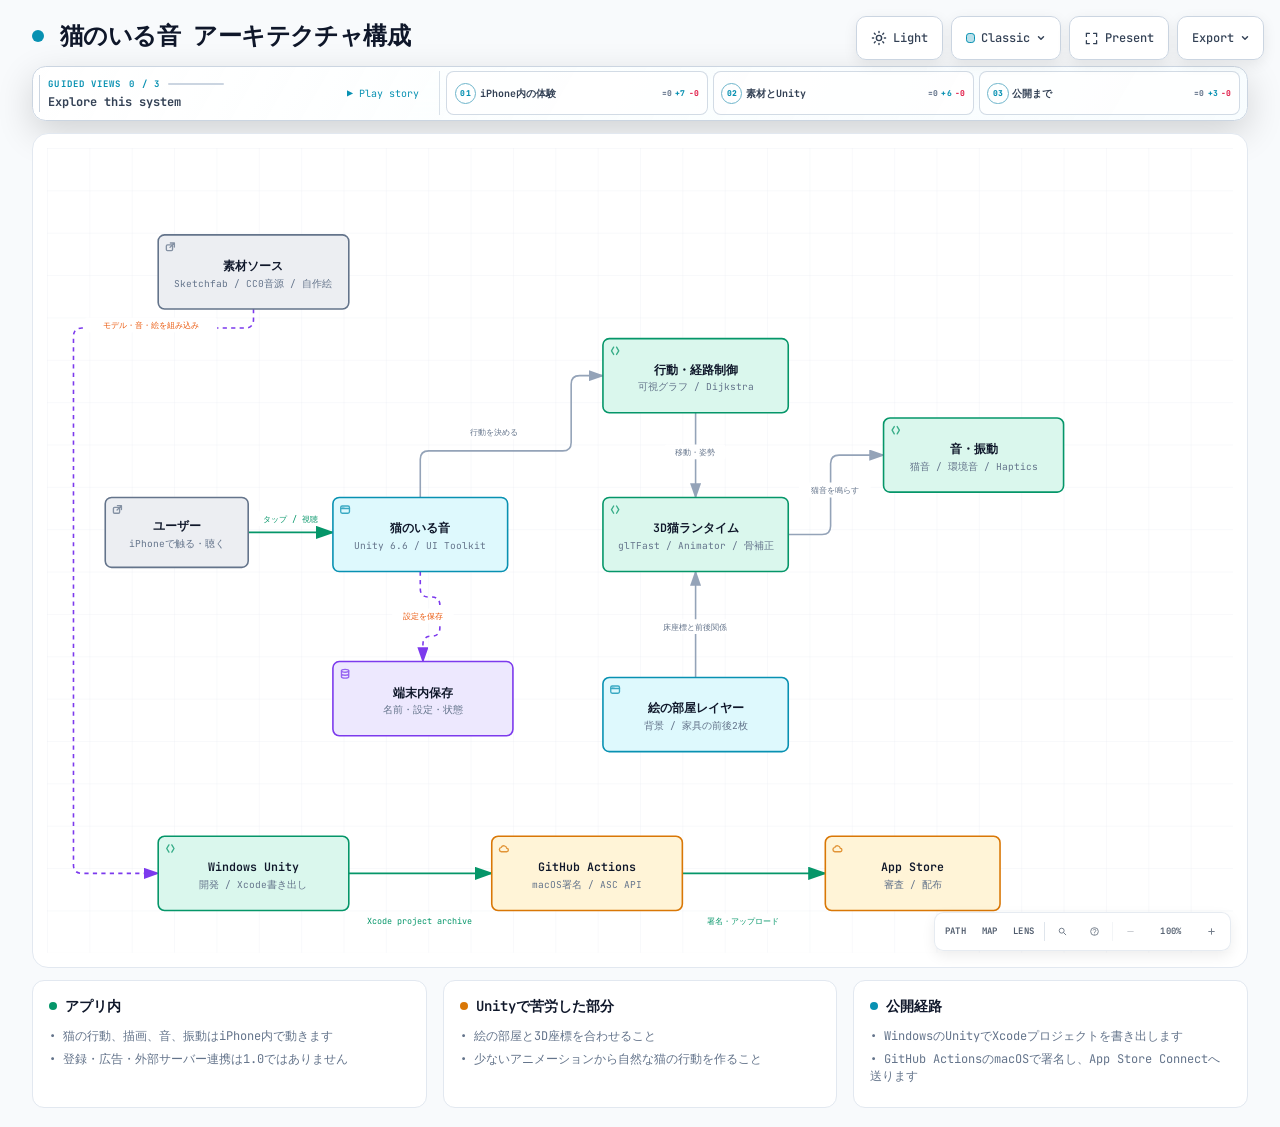
==== architecture-ja.html @ a03aebee "Add story QR and architecture" ====
<!DOCTYPE html>
<html lang="en" data-theme="dark" data-preset="classic">
<head>
  <meta charset="UTF-8">
  <meta name="viewport" content="width=device-width, initial-scale=1.0">
  <meta name="generator" content="archify 2.16.0-dev.0">
  <title>猫のいる音 アーキテクチャ構成 Diagram</title>
  <script>
    // Resolve the theme before first paint so light-preference users don't
    // see a dark flash. The toolbar script below re-applies with UI state.
    (function () {
      try {
        var theme = null;
        try {
          var param = new URLSearchParams(window.location.search).get('theme');
          if (param === 'light' || param === 'dark') theme = param;
          if (new URLSearchParams(window.location.search).get('embed') === '1') {
            document.documentElement.setAttribute('data-embed', 'true');
          }
          if (new URLSearchParams(window.location.search).get('present') === '1') {
            document.documentElement.setAttribute('data-present', 'true');
          }
        } catch (_) {}
        if (!theme) {
          try { theme = localStorage.getItem('archify-theme'); } catch (_) {}
        }
        if (theme !== 'light' && theme !== 'dark') {
          theme = window.matchMedia('(prefers-color-scheme: light)').matches ? 'light' : 'dark';
        }
        document.documentElement.setAttribute('data-theme', theme);
      } catch (_) {}
    })();
  </script>
  <!-- Async font load: a blackholed network must not block first paint.
       The body font stack falls back to system monospace until it lands. -->
  <link rel="preconnect" href="https://fonts.gstatic.com" crossorigin>
  <link href="https://fonts.googleapis.com/css2?family=JetBrains+Mono:wght@400;500;600;700&display=swap"
        rel="stylesheet" media="print" onload="this.media='all'">
  <noscript>
    <link href="https://fonts.googleapis.com/css2?family=JetBrains+Mono:wght@400;500;600;700&display=swap" rel="stylesheet">
  </noscript>
  <style>
    /* ==========================================================
       THEME VARIABLES — switch by toggling [data-theme] on <html>
       ========================================================== */
    :root,
    [data-theme="dark"] {
      --bg: #020617;
      --grid: #1e293b;
      --text: #ffffff;
      --text-muted: #94a3b8;
      --text-dim: #475569;
      /* UI chrome and menu hints need more contrast than SVG .t-dim accents */
      --text-faint: #7d8da1;

      --panel: rgba(15, 23, 42, 0.5);
      --panel-border: #1e293b;
      --lane-fill: rgba(15, 23, 42, 0.22);
      --lane-stroke: #334155;

      --arrow: #64748b;
      --arrow-emphasis: #34d399;

      /* Opaque mask color used behind semi-transparent component fills
         so the arrows drawn underneath are properly hidden. */
      --mask: #0f172a;

      --frontend-fill:    rgba(8, 51, 68, 0.4);
      --frontend-stroke:  #22d3ee;
      --backend-fill:     rgba(6, 78, 59, 0.4);
      --backend-stroke:   #34d399;
      --database-fill:    rgba(76, 29, 149, 0.4);
      --database-stroke:  #a78bfa;
      --cloud-fill:       rgba(120, 53, 15, 0.3);
      --cloud-stroke:     #fbbf24;
      --security-fill:    rgba(136, 19, 55, 0.4);
      --security-stroke:  #fb7185;
      --messagebus-fill:  rgba(251, 146, 60, 0.3);
      --messagebus-stroke:#fb923c;
      --external-fill:    rgba(30, 41, 59, 0.5);
      --external-stroke:  #94a3b8;

      --toolbar-bg:       rgba(15, 23, 42, 0.8);
      --toolbar-border:   #334155;
      --toolbar-text:     #e2e8f0;
      --toolbar-hover:    rgba(15, 23, 42, 0.95);
      --toolbar-menu-bg:  #0f172a;
    }

    [data-theme="light"] {
      --bg: #f8fafc;
      --grid: #e2e8f0;
      --text: #0f172a;
      --text-muted: #64748b;
      --text-dim: #94a3b8;
      --text-faint: #64748b;

      --panel: #ffffff;
      --panel-border: #e2e8f0;
      --lane-fill: rgba(248, 250, 252, 0.65);
      --lane-stroke: #cbd5e1;

      --arrow: #94a3b8;
      --arrow-emphasis: #059669;

      --mask: #ffffff;

      --frontend-fill:    rgba(34, 211, 238, 0.15);
      --frontend-stroke:  #0891b2;
      --backend-fill:     rgba(52, 211, 153, 0.18);
      --backend-stroke:   #059669;
      --database-fill:    rgba(167, 139, 250, 0.2);
      --database-stroke:  #7c3aed;
      --cloud-fill:       rgba(251, 191, 36, 0.18);
      --cloud-stroke:     #d97706;
      --security-fill:    rgba(251, 113, 133, 0.15);
      --security-stroke:  #e11d48;
      --messagebus-fill:  rgba(251, 146, 60, 0.15);
      --messagebus-stroke:#ea580c;
      --external-fill:    rgba(148, 163, 184, 0.18);
      --external-stroke:  #64748b;

      --toolbar-bg:       rgba(255, 255, 255, 0.92);
      --toolbar-border:   #cbd5e1;
      --toolbar-text:     #334155;
      --toolbar-hover:    #ffffff;
      --toolbar-menu-bg:  #ffffff;
    }

    /* ==========================================================
       SIGNAL FLOW — an opt-in, motion-forward visual preset.
       The variables also target a standalone exported SVG, whose
       root carries data-preset and data-theme directly.
       ========================================================== */
    [data-preset="signal-flow"][data-theme="dark"] {
      --bg: #030711;
      --grid: #15233a;
      --panel: rgba(6, 14, 28, 0.78);
      --panel-border: #1d3350;
      --lane-fill: rgba(9, 22, 40, 0.5);
      --lane-stroke: #2c4564;
      --text: #f5fbff;
      --text-muted: #9eb0c7;
      --text-dim: #52667f;
      --text-faint: #7890ad;
      --mask: #07101e;
      --frontend-fill: rgba(6, 182, 212, 0.14);
      --frontend-stroke: #67e8f9;
      --backend-fill: rgba(16, 185, 129, 0.14);
      --backend-stroke: #5eead4;
      --database-fill: rgba(139, 92, 246, 0.16);
      --database-stroke: #c4b5fd;
      --cloud-fill: rgba(245, 158, 11, 0.13);
      --cloud-stroke: #fcd34d;
      --security-fill: rgba(244, 63, 94, 0.13);
      --security-stroke: #fda4af;
      --messagebus-fill: rgba(249, 115, 22, 0.13);
      --messagebus-stroke: #fdba74;
      --external-fill: rgba(71, 85, 105, 0.24);
      --external-stroke: #a5b4c7;
      --arrow: #7890ad;
      --arrow-emphasis: #2dd4bf;
      --toolbar-bg: rgba(7, 16, 30, 0.86);
      --toolbar-border: #29415f;
      --toolbar-menu-bg: #07101e;
    }

    [data-preset="signal-flow"][data-theme="light"] {
      --bg: #f4f9fc;
      --grid: #d4e5ee;
      --panel: rgba(255, 255, 255, 0.82);
      --panel-border: #bfd5e2;
      --lane-fill: rgba(232, 243, 248, 0.62);
      --lane-stroke: #a9c5d5;
      --text: #102638;
      --text-muted: #587287;
      --text-dim: #8aa2b4;
      --text-faint: #668397;
      --mask: #ffffff;
      --frontend-fill: rgba(6, 182, 212, 0.09);
      --frontend-stroke: #0789a1;
      --backend-fill: rgba(5, 150, 105, 0.09);
      --backend-stroke: #087f69;
      --database-fill: rgba(124, 58, 237, 0.09);
      --database-stroke: #7254c7;
      --cloud-fill: rgba(217, 119, 6, 0.08);
      --cloud-stroke: #b9670b;
      --security-fill: rgba(225, 29, 72, 0.08);
      --security-stroke: #c53a59;
      --messagebus-fill: rgba(234, 88, 12, 0.08);
      --messagebus-stroke: #c65f27;
      --external-fill: rgba(100, 116, 139, 0.1);
      --external-stroke: #607a8c;
      --arrow: #7b97aa;
      --arrow-emphasis: #0d9488;
    }

    /* ==========================================================
       BLUEPRINT — a review-first drafting preset for deployment,
       infrastructure, and technical design documentation. It keeps
       the same semantic palette and geometry while trading glow for
       precise grid contrast, squared materials, and drafting marks.
       ========================================================== */
    [data-preset="blueprint"][data-theme="dark"] {
      --bg: #06131f;
      --grid: #17425a;
      --panel: rgba(7, 27, 43, 0.9);
      --panel-border: #27627f;
      --lane-fill: rgba(10, 43, 66, 0.36);
      --lane-stroke: #34799a;
      --text: #e3f6ff;
      --text-muted: #91b8ca;
      --text-dim: #557e92;
      --text-faint: #739caf;
      --mask: #0a2031;
      --frontend-fill: rgba(26, 157, 193, 0.14);
      --frontend-stroke: #66d9ef;
      --backend-fill: rgba(31, 155, 124, 0.13);
      --backend-stroke: #69dfbd;
      --database-fill: rgba(120, 105, 196, 0.14);
      --database-stroke: #b4a8ff;
      --cloud-fill: rgba(197, 145, 43, 0.13);
      --cloud-stroke: #ffd166;
      --security-fill: rgba(199, 76, 104, 0.13);
      --security-stroke: #ff8da1;
      --messagebus-fill: rgba(207, 112, 49, 0.13);
      --messagebus-stroke: #ffad66;
      --external-fill: rgba(84, 119, 139, 0.18);
      --external-stroke: #a7cad9;
      --arrow: #78a3b7;
      --arrow-emphasis: #64dfc1;
      --toolbar-bg: rgba(7, 28, 45, 0.92);
      --toolbar-border: #34799a;
      --toolbar-text: #d8f3ff;
      --toolbar-hover: rgba(18, 58, 83, 0.95);
      --toolbar-menu-bg: #0a2031;
    }

    [data-preset="blueprint"][data-theme="light"] {
      --bg: #edf7fa;
      --grid: #b5d5e1;
      --panel: rgba(249, 253, 255, 0.94);
      --panel-border: #78aabd;
      --lane-fill: rgba(210, 232, 240, 0.42);
      --lane-stroke: #83b2c4;
      --text: #123344;
      --text-muted: #4e7486;
      --text-dim: #86a6b4;
      --text-faint: #668c9d;
      --mask: #f9fdff;
      --frontend-fill: rgba(8, 145, 178, 0.08);
      --frontend-stroke: #087f9c;
      --backend-fill: rgba(5, 128, 101, 0.08);
      --backend-stroke: #08755f;
      --database-fill: rgba(100, 75, 180, 0.08);
      --database-stroke: #6757a8;
      --cloud-fill: rgba(181, 120, 15, 0.08);
      --cloud-stroke: #a86609;
      --security-fill: rgba(190, 48, 80, 0.07);
      --security-stroke: #b32f50;
      --messagebus-fill: rgba(196, 81, 22, 0.07);
      --messagebus-stroke: #b65120;
      --external-fill: rgba(79, 112, 128, 0.08);
      --external-stroke: #506f7e;
      --arrow: #6d93a5;
      --arrow-emphasis: #087f69;
      --toolbar-bg: rgba(247, 252, 254, 0.94);
      --toolbar-border: #8ab5c5;
      --toolbar-text: #294f61;
      --toolbar-hover: #ffffff;
      --toolbar-menu-bg: #f9fdff;
    }

    /* ==========================================================
       EDITORIAL — a warm, publication-minded preset for design
       reviews, launch notes, and documentation. The diagram keeps
       the same semantic palette and exact geometry, but trades
       software chrome for paper, ink, ruled structure, and one
       restrained vermilion accent.
       ========================================================== */
    [data-preset="editorial"][data-theme="dark"] {
      --bg: #181611;
      --grid: #39342a;
      --panel: rgba(35, 31, 24, 0.96);
      --panel-border: #625a4a;
      --lane-fill: rgba(52, 46, 35, 0.46);
      --lane-stroke: #726957;
      --text: #f4eddf;
      --text-muted: #b9ae9b;
      --text-dim: #776e60;
      --text-faint: #9d917e;
      --mask: #231f18;
      --frontend-fill: rgba(43, 133, 142, 0.16);
      --frontend-stroke: #7fc6c7;
      --backend-fill: rgba(63, 132, 92, 0.16);
      --backend-stroke: #8fc29e;
      --database-fill: rgba(117, 91, 141, 0.17);
      --database-stroke: #c0a4d0;
      --cloud-fill: rgba(170, 119, 49, 0.16);
      --cloud-stroke: #d8ad68;
      --security-fill: rgba(157, 69, 65, 0.17);
      --security-stroke: #df9085;
      --messagebus-fill: rgba(174, 79, 42, 0.16);
      --messagebus-stroke: #df946f;
      --external-fill: rgba(126, 115, 96, 0.18);
      --external-stroke: #b8ad99;
      --arrow: #948978;
      --arrow-emphasis: #dd6b3d;
      --toolbar-bg: rgba(35, 31, 24, 0.92);
      --toolbar-border: #625a4a;
      --toolbar-text: #eee5d5;
      --toolbar-hover: #302a20;
      --toolbar-menu-bg: #231f18;
    }

    [data-preset="editorial"][data-theme="light"] {
      --bg: #f2eee5;
      --grid: #d8d0c2;
      --panel: rgba(251, 248, 241, 0.97);
      --panel-border: #c4b9a6;
      --lane-fill: rgba(229, 221, 207, 0.42);
      --lane-stroke: #b8aa94;
      --text: #242018;
      --text-muted: #6f6658;
      --text-dim: #a09788;
      --text-faint: #817767;
      --mask: #fbf8f1;
      --frontend-fill: rgba(31, 117, 126, 0.09);
      --frontend-stroke: #287e84;
      --backend-fill: rgba(42, 119, 75, 0.09);
      --backend-stroke: #397b53;
      --database-fill: rgba(105, 75, 130, 0.09);
      --database-stroke: #765d86;
      --cloud-fill: rgba(157, 103, 31, 0.1);
      --cloud-stroke: #9a671f;
      --security-fill: rgba(153, 58, 52, 0.09);
      --security-stroke: #9e463f;
      --messagebus-fill: rgba(182, 70, 27, 0.09);
      --messagebus-stroke: #ad4b25;
      --external-fill: rgba(101, 91, 75, 0.09);
      --external-stroke: #746b5e;
      --arrow: #8a806f;
      --arrow-emphasis: #bb4c23;
      --toolbar-bg: rgba(251, 248, 241, 0.94);
      --toolbar-border: #c4b9a6;
      --toolbar-text: #40392f;
      --toolbar-hover: #fffdf8;
      --toolbar-menu-bg: #fbf8f1;
    }

    * { margin: 0; padding: 0; box-sizing: border-box; }

    body {
      font-family: 'JetBrains Mono', ui-monospace, SFMono-Regular, Menlo, Consolas, 'DejaVu Sans Mono', 'Liberation Mono', 'Noto Sans Mono CJK SC', 'PingFang SC', 'Hiragino Sans GB', 'Microsoft YaHei', monospace;
      background: var(--bg);
      min-height: 100vh;
      padding: 2rem;
      color: var(--text);
      transition: background 0.2s ease, color 0.2s ease;
    }

    html[data-preset="signal-flow"] body {
      background-image:
        radial-gradient(circle at 18% -8%, rgba(34, 211, 238, 0.14), transparent 34rem),
        radial-gradient(circle at 92% 18%, rgba(139, 92, 246, 0.12), transparent 30rem);
      background-attachment: fixed;
    }
    html[data-preset="signal-flow"][data-theme="light"] body {
      background-image:
        radial-gradient(circle at 18% -8%, rgba(6, 182, 212, 0.12), transparent 34rem),
        radial-gradient(circle at 92% 18%, rgba(139, 92, 246, 0.08), transparent 30rem);
    }
    html[data-preset="blueprint"] body {
      background-image:
        linear-gradient(var(--grid) 1px, transparent 1px),
        linear-gradient(90deg, var(--grid) 1px, transparent 1px);
      background-size: 32px 32px;
      background-position: -1px -1px;
      background-attachment: fixed;
    }
    html[data-preset="editorial"] body {
      background-image:
        linear-gradient(90deg, transparent 0, transparent 5.4rem, color-mix(in srgb, var(--security-stroke) 18%, transparent) 5.4rem, color-mix(in srgb, var(--security-stroke) 18%, transparent) calc(5.4rem + 1px), transparent calc(5.4rem + 1px)),
        repeating-linear-gradient(0deg, transparent 0, transparent 31px, color-mix(in srgb, var(--grid) 36%, transparent) 31px, color-mix(in srgb, var(--grid) 36%, transparent) 32px);
      background-attachment: fixed;
    }

    /* Gallery/embed mode keeps the generated artifact as the source of truth
       while presenting only its diagram surface inside a proof card. */
    html[data-embed="true"] body {
      min-height: 0;
      padding: 0;
      overflow: hidden;
      background: var(--bg);
      background-image: none;
    }
    html[data-embed="true"] .toolbar,
    html[data-embed="true"] .header,
    html[data-embed="true"] .cards,
    html[data-embed="true"] .diagram-nav,
    html[data-embed="true"] .overview-map,
    html[data-embed="true"] .focus-chip,
    html[data-embed="true"] .route-probe,
    html[data-embed="true"] .semantic-lens,
    html[data-embed="true"] .diagram-guide,
    html[data-embed="true"] .node-finder,
    html[data-embed="true"] .guided-views { display: none !important; }
    html[data-embed="true"] .container { max-width: none; }
    html[data-embed="true"] .diagram-container {
      padding: 0.5rem;
      border: 0;
      border-radius: 0;
      box-shadow: none;
    }
    html[data-embed="true"] .diagram-container svg { min-width: 0; }

    /* Share Chapter Cue lives in the HTML viewer layer, not inside the SVG.
       It gives one-shot embeds a title, authored note, truthful stop order,
       and lifecycle state while canonical diagram geometry stays untouched. */
    .share-chapter-cue { display: none; }
    html[data-embed="true"][data-share-playback="true"] .share-chapter-cue:not([hidden]),
    html[data-embed="true"][data-share-moment="true"] .share-chapter-cue:not([hidden]) {
      position: absolute;
      z-index: 18;
      top: 0.85rem;
      left: 50%;
      display: grid;
      grid-template-columns: auto minmax(9rem, 13.5rem) minmax(0, 1fr);
      align-items: center;
      gap: 0.45rem 0.85rem;
      width: min(52rem, calc(100% - 1.5rem));
      min-height: 3.35rem;
      padding: 0.55rem 0.75rem 0.65rem;
      overflow: hidden;
      border: 1px solid color-mix(in srgb, var(--frontend-stroke) 42%, var(--toolbar-border));
      border-radius: 0.75rem;
      background:
        linear-gradient(115deg, color-mix(in srgb, var(--frontend-fill) 52%, transparent), transparent 45%),
        color-mix(in srgb, var(--toolbar-menu-bg) 92%, transparent);
      color: var(--toolbar-text);
      box-shadow: 0 14px 42px rgba(0, 0, 0, 0.3), inset 0 1px 0 rgba(255, 255, 255, 0.045);
      backdrop-filter: blur(16px);
      pointer-events: none;
      animation: archify-share-cue-enter 280ms cubic-bezier(0.22, 1, 0.36, 1) both;
    }
    html[data-preset="blueprint"] .share-chapter-cue {
      border-radius: 0.2rem;
      background:
        linear-gradient(90deg, color-mix(in srgb, var(--frontend-fill) 46%, transparent), transparent 36%),
        var(--toolbar-menu-bg);
      box-shadow: 0 10px 28px rgba(0, 0, 0, 0.2);
      backdrop-filter: none;
    }
    html[data-preset="editorial"] .share-chapter-cue {
      border-color: var(--panel-border);
      background:
        linear-gradient(90deg, color-mix(in srgb, var(--security-fill) 58%, transparent), transparent 42%),
        var(--toolbar-menu-bg);
      box-shadow: 0 10px 30px color-mix(in srgb, #000 18%, transparent);
      backdrop-filter: none;
    }
    html[data-preset="editorial"] .share-chapter-state { color: var(--arrow-emphasis); }
    html[data-preset="editorial"] .share-chapter-state::before {
      border-radius: 0;
      box-shadow: none;
      transform: rotate(45deg) scale(0.8);
    }
    .share-chapter-index {
      display: grid;
      gap: 0.12rem;
      min-width: 5rem;
      padding-right: 0.75rem;
      border-right: 1px solid var(--toolbar-border);
    }
    .share-chapter-state {
      display: inline-flex;
      align-items: center;
      gap: 0.36rem;
      color: var(--frontend-stroke);
      font-size: 0.5rem;
      font-weight: 800;
      letter-spacing: 0.14em;
      text-transform: uppercase;
    }
    .share-chapter-state::before {
      width: 0.38rem;
      height: 0.38rem;
      border-radius: 50%;
      background: currentColor;
      box-shadow: 0 0 10px currentColor;
      content: '';
    }
    .share-chapter-cue[data-state="playing"] .share-chapter-state::before {
      animation: archify-share-cue-pulse 1.15s ease-in-out infinite;
    }
    .share-chapter-count {
      color: var(--text-faint);
      font-size: 0.5rem;
      font-weight: 700;
      letter-spacing: 0.08em;
      text-transform: uppercase;
    }
    .share-chapter-copy { min-width: 0; }
    .share-chapter-copy strong,
    .share-chapter-copy small,
    .share-chapter-route {
      display: block;
      overflow: hidden;
      text-overflow: ellipsis;
      white-space: nowrap;
    }
    .share-chapter-copy strong {
      color: var(--toolbar-text);
      font-size: 0.6875rem;
      line-height: 1.35;
    }
    .share-chapter-copy small {
      margin-top: 0.08rem;
      color: var(--text-muted);
      font-size: 0.5rem;
      line-height: 1.35;
    }
    .share-chapter-route {
      color: color-mix(in srgb, var(--frontend-stroke) 76%, var(--text-muted));
      font-size: 0.5625rem;
      font-weight: 650;
      letter-spacing: 0.015em;
      text-align: right;
    }
    .share-chapter-progress {
      position: absolute;
      right: 0;
      bottom: 0;
      left: 0;
      height: 2px;
      overflow: hidden;
      background: color-mix(in srgb, var(--toolbar-border) 72%, transparent);
    }
    .share-chapter-progress span {
      display: block;
      width: 100%;
      height: 100%;
      background: linear-gradient(90deg, var(--frontend-stroke), var(--database-stroke));
      box-shadow: 0 0 12px var(--frontend-stroke);
      transform: scaleX(0);
      transform-origin: left center;
    }

    /* Presentation Stage is a viewer-only layer: it gives the live diagram
       the viewport while keeping guided views, theme, focus, and exports real.
       Embed mode wins when both query parameters are present. */
    html[data-present="true"]:not([data-embed="true"]) body {
      height: 100dvh;
      min-height: 0;
      padding: 1rem;
      overflow: hidden;
    }
    html[data-present="true"]:not([data-embed="true"]) .container {
      display: flex;
      flex-direction: column;
      gap: 0.75rem;
      width: 100%;
      max-width: none;
      height: calc(100dvh - 2rem);
    }
    html[data-present="true"]:not([data-embed="true"]) .header {
      flex: none;
      min-width: 0;
      margin: 0;
      padding-right: 23rem;
    }
    html[data-present="true"]:not([data-embed="true"]) .header-row { margin-bottom: 0.25rem; }
    html[data-present="true"]:not([data-embed="true"]) .subtitle {
      overflow: hidden;
      text-overflow: ellipsis;
      white-space: nowrap;
    }
    html[data-present="true"]:not([data-embed="true"]) .guided-views {
      flex: none;
      margin-bottom: 0;
    }
    html[data-present="true"]:not([data-embed="true"]) .diagram-container {
      display: flex;
      flex: 1 1 auto;
      align-items: center;
      justify-content: center;
      min-height: 0;
      padding: 0.75rem;
      padding-bottom: calc(0.75rem + var(--archify-nav-reserve));
    }
    html[data-present="true"]:not([data-embed="true"]) .diagram-container > svg {
      flex: 1 1 auto;
      height: 100%;
      min-height: 0;
      width: 100%;
      min-width: 0;
    }
    html[data-present="true"]:not([data-embed="true"]) .cards { display: none; }
    html[data-present="true"]:not([data-embed="true"]) #btn-present {
      border-color: var(--frontend-stroke);
      color: var(--frontend-stroke);
    }

    /* The reader owns only the outer scale. Wide diagrams keep one authored
       SVG/viewBox while the runtime chooses a desktop width from the actual
       vertical budget. This avoids device-specific files and breakpoint
       jumps between a laptop and a tall monitor. */
    .container {
      width: 100%;
      max-width: var(--archify-reader-width, 1440px);
      margin: 0 auto;
    }
    @media (min-width: 768px) and (max-height: 920px) {
      .header { margin-bottom: 1rem; }
      .diagram-container { padding: 1rem; }
      .cards { margin-top: 1rem; }
      .card { padding: 1rem; }
    }

    .header { margin-bottom: 1.5rem; padding-right: 29.5rem; }

    html[data-preset="signal-flow"] .header,
    html[data-preset="blueprint"] .header,
    html[data-preset="editorial"] .header { padding-right: 29.5rem; }

    .header-row {
      display: flex;
      align-items: center;
      gap: 1rem;
      margin-bottom: 0.5rem;
    }

    .pulse-dot {
      width: 12px;
      height: 12px;
      background: var(--frontend-stroke);
      border-radius: 50%;
      animation: none;
    }

    html[data-motion-capable="true"] .pulse-dot { animation: pulse 2s infinite; }

    @keyframes pulse {
      0%, 100% { opacity: 1; }
      50% { opacity: 0.5; }
    }

    h1 {
      font-size: 1.5rem;
      font-weight: 700;
      letter-spacing: -0.025em;
    }

    .subtitle {
      color: var(--text-muted);
      font-size: 0.875rem;
      margin-left: 1.75rem;
    }

    html[data-preset="signal-flow"] .header-row::after {
      content: attr(data-preset-badge-signal-flow);
      margin-left: auto;
      color: var(--frontend-stroke);
      border: 1px solid var(--frontend-stroke);
      border-radius: 999px;
      padding: 0.28rem 0.6rem;
      font-size: 0.625rem;
      letter-spacing: 0.12em;
      opacity: 0.82;
      box-shadow: 0 0 20px rgba(34, 211, 238, 0.12);
      white-space: nowrap;
    }

    html[data-preset="blueprint"] .pulse-dot {
      width: 10px;
      height: 10px;
      border: 1px solid var(--frontend-stroke);
      border-radius: 1px;
      background: transparent;
      box-shadow: inset 0 0 0 2px var(--bg);
      transform: rotate(45deg);
      animation: none;
    }
    html[data-preset="blueprint"] .header-row::after {
      content: attr(data-preset-badge-blueprint);
      margin-left: auto;
      padding: 0.28rem 0.55rem;
      border-top: 1px solid var(--frontend-stroke);
      border-bottom: 1px solid var(--frontend-stroke);
      color: var(--frontend-stroke);
      font-size: 0.5625rem;
      font-weight: 700;
      letter-spacing: 0.14em;
      white-space: nowrap;
    }

    html[data-preset="editorial"] h1,
    html[data-preset="editorial"] .card h3 {
      font-family: Georgia, 'Times New Roman', 'Songti SC', STSong, serif;
      letter-spacing: -0.02em;
    }
    html[data-preset="editorial"] h1 { font-size: 1.72rem; font-weight: 600; }
    html[data-preset="editorial"] .pulse-dot {
      width: 9px;
      height: 9px;
      border: 1px solid var(--arrow-emphasis);
      border-radius: 0;
      background: var(--arrow-emphasis);
      box-shadow: 0 0 0 3px color-mix(in srgb, var(--arrow-emphasis) 14%, transparent);
      transform: rotate(45deg);
      animation: none;
    }
    html[data-preset="editorial"] .header-row::after {
      content: attr(data-preset-badge-editorial);
      margin-left: auto;
      padding: 0.32rem 0 0.24rem;
      border-bottom: 2px solid var(--arrow-emphasis);
      color: var(--arrow-emphasis);
      font-family: Georgia, 'Times New Roman', serif;
      font-size: 0.625rem;
      font-style: italic;
      font-weight: 600;
      letter-spacing: 0.08em;
      white-space: nowrap;
    }

    .diagram-container {
      --archify-nav-reserve: 0px;
      background: var(--panel);
      border-radius: 1rem;
      border: 1px solid var(--panel-border);
      padding: 1.5rem;
      padding-bottom: calc(1.5rem + var(--archify-nav-reserve));
      overflow: hidden;
      position: relative;
    }

    html[data-preset="signal-flow"] .diagram-container {
      position: relative;
      overflow: hidden;
      background: linear-gradient(180deg, rgba(8, 20, 38, 0.82), rgba(3, 8, 18, 0.94));
      box-shadow: inset 0 1px 0 rgba(255, 255, 255, 0.04), 0 28px 80px rgba(0, 0, 0, 0.34);
    }
    html[data-preset="signal-flow"][data-theme="light"] .diagram-container {
      background: linear-gradient(180deg, rgba(255, 255, 255, 0.9), rgba(237, 246, 250, 0.94));
      box-shadow: inset 0 1px 0 rgba(255, 255, 255, 0.72), 0 24px 60px rgba(45, 78, 99, 0.12);
    }
    html[data-preset="blueprint"] .diagram-container {
      border-color: var(--panel-border);
      border-radius: 0.35rem;
      background: var(--panel);
      box-shadow:
        inset 0 0 0 1px color-mix(in srgb, var(--panel-border) 34%, transparent),
        0 18px 48px rgba(0, 0, 0, 0.16);
    }
    html[data-preset="blueprint"] .diagram-container::after {
      content: "";
      position: absolute;
      z-index: 10;
      inset: 0.7rem;
      pointer-events: none;
      background:
        linear-gradient(var(--frontend-stroke), var(--frontend-stroke)) left top / 1.35rem 1px no-repeat,
        linear-gradient(var(--frontend-stroke), var(--frontend-stroke)) left top / 1px 1.35rem no-repeat,
        linear-gradient(var(--frontend-stroke), var(--frontend-stroke)) right top / 1.35rem 1px no-repeat,
        linear-gradient(var(--frontend-stroke), var(--frontend-stroke)) right top / 1px 1.35rem no-repeat,
        linear-gradient(var(--frontend-stroke), var(--frontend-stroke)) left bottom / 1.35rem 1px no-repeat,
        linear-gradient(var(--frontend-stroke), var(--frontend-stroke)) left bottom / 1px 1.35rem no-repeat,
        linear-gradient(var(--frontend-stroke), var(--frontend-stroke)) right bottom / 1.35rem 1px no-repeat,
        linear-gradient(var(--frontend-stroke), var(--frontend-stroke)) right bottom / 1px 1.35rem no-repeat;
      opacity: 0.58;
    }
    html[data-preset="editorial"] .diagram-container {
      overflow: hidden;
      border-color: var(--panel-border);
      border-radius: 0.38rem;
      background:
        linear-gradient(90deg, color-mix(in srgb, var(--security-fill) 58%, transparent), transparent 12%),
        var(--panel);
      box-shadow:
        0 1px 0 color-mix(in srgb, var(--text) 6%, transparent),
        0 18px 48px color-mix(in srgb, #000 19%, transparent);
    }
    html[data-preset="editorial"] .diagram-container::after {
      position: absolute;
      z-index: 10;
      top: 0.72rem;
      right: 1.25rem;
      padding: 0.2rem 0.52rem;
      border: 1px solid var(--panel-border);
      background: var(--panel);
      color: var(--arrow-emphasis);
      content: attr(data-preset-badge-editorial-plate);
      font-family: Georgia, 'Times New Roman', serif;
      font-size: 0.52rem;
      font-style: italic;
      font-weight: 600;
      letter-spacing: 0.09em;
      pointer-events: none;
    }
    html[data-embed="true"][data-preset="editorial"] .diagram-container::after { display: none; }
    html[data-motion-capable="true"][data-preset="signal-flow"][data-ambient-motion="running"] .diagram-container::before {
      content: "";
      position: absolute;
      inset: 0;
      pointer-events: none;
      background: linear-gradient(115deg, transparent 28%, rgba(103, 232, 249, 0.035) 48%, transparent 68%);
      transform: translateX(-70%);
      animation: archify-signal-scan 4.8s ease-in-out 1 both;
    }

    /* Motion Governor gives the reader a real static state and gives the
       strongest semantic action the only motion budget. Atmosphere resets to
       its authored base instead of freezing mid-cycle. Static artifacts never
       start a decorative pulse or scan. */
    html:not([data-motion-capable="true"]) svg[data-animation="trace"] [data-animate] {
      animation: none !important;
    }
    html[data-motion="still"] .pulse-dot,
    html[data-motion="still"] .diagram-container::before,
    html[data-motion="still"] svg[data-animation="trace"] [data-animate],
    html[data-motion-owner] .pulse-dot,
    html[data-motion-owner] .diagram-container::before,
    html[data-motion-owner] svg[data-animation="trace"] [data-animate],
    html[data-embed="true"] .pulse-dot,
    html[data-embed="true"] .diagram-container::before,
    html[data-share-playback="true"] .pulse-dot,
    html[data-share-playback="true"] .diagram-container::before,
    html[data-document-hidden="true"] .pulse-dot,
    html[data-document-hidden="true"] .diagram-container::before,
    html[data-document-hidden="true"] svg[data-animation="trace"] [data-animate] {
      animation: none !important;
    }
    html[data-motion="still"] .diagram-container::before,
    html[data-motion-owner] .diagram-container::before,
    html[data-embed="true"] .diagram-container::before,
    html[data-share-playback="true"] .diagram-container::before {
      opacity: 0;
    }
    html[data-motion="still"] .guided-view-progress span,
    html[data-motion="still"] .guided-story-caption,
    html[data-motion="still"] .story-trail-flow,
    html[data-motion="still"] .intent-trace-flow,
    html[data-motion="still"] .route-probe-flow,
    html[data-motion="still"] .route-journey-flow,
    html[data-motion="still"] .semantic-lens-flow,
    html[data-motion="still"] .diagram-guide,
    html[data-motion="still"] [data-story-step],
    html[data-motion="still"] .overview-map-live,
    html[data-motion="still"] .guided-view-stop,
    html[data-motion="still"] .share-chapter-cue,
    html[data-motion="still"] .share-chapter-state::before,
    html[data-motion="still"] .share-chapter-progress span,
    html[data-document-hidden="true"] .guided-view-progress span,
    html[data-document-hidden="true"] .story-trail-flow,
    html[data-document-hidden="true"] .intent-trace-flow,
    html[data-document-hidden="true"] .route-probe-flow,
    html[data-document-hidden="true"] .route-journey-flow,
    html[data-document-hidden="true"] .semantic-lens-flow,
    html[data-document-hidden="true"] .diagram-guide,
    html[data-document-hidden="true"] [data-story-step],
    html[data-document-hidden="true"] .overview-map-live,
    html[data-document-hidden="true"] .guided-view-stop,
    html[data-document-hidden="true"] .share-chapter-cue,
    html[data-document-hidden="true"] .share-chapter-state::before,
    html[data-document-hidden="true"] .share-chapter-progress span {
      animation: none !important;
    }
    html[data-motion="still"] .guided-view-progress span {
      transform: scaleX(1) !important;
    }
    html[data-motion="still"] svg[data-story-playing="true"] .story-trail-flow {
      stroke-dasharray: none;
      stroke-dashoffset: 0;
      opacity: 0.55;
    }
    html[data-motion="still"] .intent-trace-flow,
    html[data-motion="still"] .route-probe-flow {
      stroke-dasharray: none;
      stroke-dashoffset: 0;
      opacity: 0.72;
    }
    html[data-motion="still"] .route-journey-overlay,
    html[data-document-hidden="true"] .route-journey-overlay { display: none !important; }
    html[data-motion="still"] .relationship-pulse-overlay,
    html[data-motion="still"] .story-carrier-overlay,
    html[data-document-hidden="true"] .story-carrier-overlay { display: none !important; }
    html[data-motion="still"] .chapter-handoff-overlay { display: none !important; }
    html[data-motion="still"] .chapter-handoff-anchor { animation: none !important; }
    html[data-motion="still"] .guided-view-chapter,
    html[data-motion="still"] svg [data-node-id],
    html[data-motion="still"] svg [data-edge-from],
    html[data-motion="still"] svg [data-detail],
    html[data-motion="still"] svg [data-detail-anchor],
    html[data-motion="still"] svg [data-legend-hit],
    html[data-motion="still"] svg {
      transition: none !important;
    }

    svg {
      width: 100%;
      min-width: min(900px, 100%);
      display: block;
      transform-origin: 0 0;
      transition: transform 0.18s ease;
    }

    .diagram-container.is-camera-moving svg {
      transition: transform 0.42s cubic-bezier(0.22, 1, 0.36, 1);
    }
    .diagram-container.is-camera-transaction svg { transition: none; }
    .diagram-container.is-pannable { cursor: grab; }
    .diagram-container.is-panning { cursor: grabbing; user-select: none; }
    .diagram-container.is-panning svg { transition: none; }

    .diagram-nav {
      position: absolute;
      right: 1rem;
      bottom: 1rem;
      z-index: 12;
      display: inline-flex;
      align-items: center;
      max-width: calc(100% - 2rem);
      padding: 0.15rem;
      gap: 0;
      overflow-x: auto;
      border: 1px solid color-mix(in srgb, var(--toolbar-border) 48%, transparent);
      border-radius: 0.58rem;
      background: color-mix(in srgb, var(--toolbar-bg) 82%, transparent);
      box-shadow: 0 5px 14px rgba(0, 0, 0, 0.07);
      backdrop-filter: blur(10px);
      scrollbar-width: none;
    }
    .diagram-nav::-webkit-scrollbar { display: none; }
    .diagram-nav button,
    .focus-chip button,
    .guided-views button {
      border: 0;
      background: transparent;
      color: var(--toolbar-text);
      font: inherit;
      cursor: pointer;
    }
    .diagram-nav button {
      min-width: 2rem;
      height: 2rem;
      padding: 0 0.35rem;
      border-radius: 0.35rem;
      color: color-mix(in srgb, var(--toolbar-text) 68%, transparent);
      font-size: 0.56rem;
      font-weight: 600;
      letter-spacing: 0.02em;
      transition: background 0.15s, color 0.15s;
    }
    .diagram-nav button:hover,
    .diagram-nav button:focus-visible,
    .focus-chip button:hover,
    .focus-chip button:focus-visible,
    .guided-views button:hover,
    .guided-views button:focus-visible { background: var(--toolbar-hover); }
    .diagram-nav button:focus-visible,
    .focus-chip button:focus-visible,
    .guided-views button:focus-visible {
      outline: 2px solid var(--frontend-stroke);
      outline-offset: 1px;
    }
    .diagram-nav button:disabled { opacity: 0.38; cursor: default; }
    .diagram-nav button:disabled:hover { background: transparent; }
    .diagram-nav #btn-route-probe,
    .diagram-nav #btn-overview-map,
    .diagram-nav #btn-semantic-lens {
      min-width: auto;
      padding-inline: 0.5rem;
      color: color-mix(in srgb, var(--toolbar-text) 86%, transparent);
      font-weight: 650;
    }
    .diagram-nav #btn-node-finder,
    .diagram-nav [data-view="out"] {
      position: relative;
      margin-left: 0.25rem;
    }
    .diagram-nav #btn-node-finder::before,
    .diagram-nav [data-view="out"]::before {
      position: absolute;
      top: 0.4rem;
      bottom: 0.4rem;
      left: -0.13rem;
      width: 1px;
      background: color-mix(in srgb, var(--toolbar-border) 62%, transparent);
      content: "";
      pointer-events: none;
    }
    .diagram-nav-icon {
      display: block;
      width: 0.72rem;
      height: 0.72rem;
      margin: auto;
      background: currentColor;
      -webkit-mask-position: center;
      -webkit-mask-repeat: no-repeat;
      -webkit-mask-size: contain;
      mask-position: center;
      mask-repeat: no-repeat;
      mask-size: contain;
    }
    .diagram-nav-icon.find {
      -webkit-mask-image: url("data:image/svg+xml,%3Csvg xmlns='http://www.w3.org/2000/svg' viewBox='0 0 20 20'%3E%3Ccircle cx='8.5' cy='8.5' r='4.5' fill='none' stroke='black' stroke-width='1.8'/%3E%3Cpath d='m12 12 4 4' fill='none' stroke='black' stroke-width='1.8' stroke-linecap='round'/%3E%3C/svg%3E");
      mask-image: url("data:image/svg+xml,%3Csvg xmlns='http://www.w3.org/2000/svg' viewBox='0 0 20 20'%3E%3Ccircle cx='8.5' cy='8.5' r='4.5' fill='none' stroke='black' stroke-width='1.8'/%3E%3Cpath d='m12 12 4 4' fill='none' stroke='black' stroke-width='1.8' stroke-linecap='round'/%3E%3C/svg%3E");
    }
    .diagram-nav-icon.guide {
      -webkit-mask-image: url("data:image/svg+xml,%3Csvg xmlns='http://www.w3.org/2000/svg' viewBox='0 0 20 20'%3E%3Ccircle cx='10' cy='10' r='7' fill='none' stroke='black' stroke-width='1.7'/%3E%3Cpath d='M7.8 7.3a2.4 2.4 0 014.6.9c0 1.8-2.4 2-2.4 3.7M10 14.9h.01' fill='none' stroke='black' stroke-width='1.7' stroke-linecap='round'/%3E%3C/svg%3E");
      mask-image: url("data:image/svg+xml,%3Csvg xmlns='http://www.w3.org/2000/svg' viewBox='0 0 20 20'%3E%3Ccircle cx='10' cy='10' r='7' fill='none' stroke='black' stroke-width='1.7'/%3E%3Cpath d='M7.8 7.3a2.4 2.4 0 014.6.9c0 1.8-2.4 2-2.4 3.7M10 14.9h.01' fill='none' stroke='black' stroke-width='1.7' stroke-linecap='round'/%3E%3C/svg%3E");
    }
    .diagram-nav-icon.minus {
      -webkit-mask-image: url("data:image/svg+xml,%3Csvg xmlns='http://www.w3.org/2000/svg' viewBox='0 0 20 20'%3E%3Cpath d='M5 10h10' fill='none' stroke='black' stroke-width='1.8' stroke-linecap='round'/%3E%3C/svg%3E");
      mask-image: url("data:image/svg+xml,%3Csvg xmlns='http://www.w3.org/2000/svg' viewBox='0 0 20 20'%3E%3Cpath d='M5 10h10' fill='none' stroke='black' stroke-width='1.8' stroke-linecap='round'/%3E%3C/svg%3E");
    }
    .diagram-nav-icon.plus {
      -webkit-mask-image: url("data:image/svg+xml,%3Csvg xmlns='http://www.w3.org/2000/svg' viewBox='0 0 20 20'%3E%3Cpath d='M10 5v10M5 10h10' fill='none' stroke='black' stroke-width='1.8' stroke-linecap='round'/%3E%3C/svg%3E");
      mask-image: url("data:image/svg+xml,%3Csvg xmlns='http://www.w3.org/2000/svg' viewBox='0 0 20 20'%3E%3Cpath d='M10 5v10M5 10h10' fill='none' stroke='black' stroke-width='1.8' stroke-linecap='round'/%3E%3C/svg%3E");
    }
    .diagram-nav [data-view="reset"] {
      display: inline-flex;
      align-items: center;
      justify-content: center;
      gap: 0.2rem;
      min-width: 3.1rem;
      padding-inline: 0.35rem;
    }
    .diagram-nav [data-view="reset"][data-detail-visible] {
      min-width: 3.8rem;
    }
    .diagram-nav-detail {
      color: color-mix(in srgb, var(--toolbar-text) 52%, transparent);
      font-size: 0.44rem;
      font-weight: 700;
      line-height: 1;
      letter-spacing: 0.07em;
    }
    .diagram-nav-percent {
      color: color-mix(in srgb, var(--toolbar-text) 84%, transparent);
      font-size: 0.55rem;
      font-weight: 650;
      line-height: 1;
    }
    .diagram-container[data-camera-indicator="true"] .diagram-nav-detail,
    .diagram-container[data-camera-indicator="true"] .diagram-nav-percent { color: var(--frontend-stroke); }
    .diagram-nav #btn-diagram-guide[aria-expanded="true"] {
      color: var(--cloud-stroke);
      background: var(--toolbar-hover);
    }

    /* Semantic Radar is a deliberately simplified, viewer-only overview. It
       uses authored node bounds and the live camera viewport rather than
       cloning the canonical SVG, so IDs, filters, animation, and export state
       stay singular and deterministic. */
    .overview-map {
      position: absolute;
      right: 1rem;
      bottom: calc(4.15rem + var(--archify-nav-reserve));
      z-index: 12;
      width: 11.25rem;
      overflow: hidden;
      border: 1px solid color-mix(in srgb, var(--frontend-stroke) 52%, var(--toolbar-border));
      border-radius: 0.78rem;
      background: var(--toolbar-menu-bg);
      color: var(--toolbar-text);
      box-shadow: 0 16px 42px rgba(0, 0, 0, 0.3);
      backdrop-filter: blur(16px);
      font-size: 0.625rem;
    }
    .overview-map[hidden] { display: none; }
    .overview-map[data-docked="true"] {
      position: fixed;
      right: var(--archify-radar-right, 1rem);
      top: var(--archify-radar-top, 1rem);
      bottom: auto;
    }
    .overview-map[data-docked="true"][data-dock-side="left"] {
      right: auto;
      left: var(--archify-radar-left, 1rem);
    }
    html[data-preset="blueprint"] .overview-map { border-radius: 0.28rem; }
    .overview-map-head {
      display: grid;
      grid-template-columns: auto minmax(0, 1fr) auto;
      align-items: center;
      gap: 0.45rem;
      min-height: 2.25rem;
      padding: 0.42rem 0.48rem 0.38rem 0.55rem;
      border-bottom: 1px solid var(--toolbar-border);
      background: linear-gradient(110deg, color-mix(in srgb, var(--frontend-fill) 45%, transparent), transparent 68%);
      cursor: grab;
      touch-action: none;
      user-select: none;
    }
    .overview-map[data-panel-dragging="true"] .overview-map-head { cursor: grabbing; }
    .overview-map[data-placement-invalid="true"] {
      border-color: var(--security-stroke);
      box-shadow: 0 0 0 2px color-mix(in srgb, var(--security-stroke) 34%, transparent), 0 16px 42px rgba(0, 0, 0, 0.3);
    }
    .overview-map[data-compact="true"] {
      width: 7.4rem;
    }
    .overview-map[data-compact="true"] .overview-map-head {
      grid-template-columns: minmax(0, 1fr) auto;
      gap: 0.24rem;
      min-height: 1.5rem;
      padding: 0.05rem 0.16rem 0.05rem 0.32rem;
      border-bottom: 0;
    }
    .overview-map[data-compact="true"] .overview-map-live,
    .overview-map[data-compact="true"] .overview-map-copy,
    .overview-map[data-compact="true"] .overview-map-surface,
    .overview-map[data-compact="true"] .overview-map-hint {
      display: none;
    }
    .overview-map[data-compact="true"] .overview-map-expand { display: inline-flex; }
    .overview-map[data-compact="true"] .overview-map-close {
      width: 1.15rem;
      height: 1.15rem;
      font-size: 0.72rem;
    }
    .overview-map-live {
      width: 0.42rem;
      height: 0.42rem;
      border-radius: 50%;
      background: var(--backend-stroke);
      box-shadow: 0 0 0 0 color-mix(in srgb, var(--backend-stroke) 52%, transparent);
      animation: archify-radar-live 2.4s ease-out infinite;
    }
    .overview-map-copy { min-width: 0; line-height: 1.1; }
    .overview-map-copy strong {
      display: block;
      overflow: hidden;
      color: var(--frontend-stroke);
      font-size: 0.59rem;
      letter-spacing: 0.12em;
      text-transform: uppercase;
      white-space: nowrap;
      text-overflow: ellipsis;
    }
    .overview-map-copy small {
      display: block;
      margin-top: 0.18rem;
      overflow: hidden;
      color: var(--text-faint);
      font-size: 0.52rem;
      letter-spacing: 0.04em;
      white-space: nowrap;
      text-overflow: ellipsis;
    }
    .overview-map-expand {
      display: none;
      align-items: center;
      justify-content: center;
      min-width: 0;
      height: 1.2rem;
      padding: 0 0.34rem;
      overflow: hidden;
      border: 0;
      border-radius: 0.3rem;
      background: transparent;
      color: var(--frontend-stroke);
      font: inherit;
      font-size: 0.49rem;
      font-weight: 700;
      letter-spacing: 0.06em;
      text-transform: uppercase;
      white-space: nowrap;
      cursor: pointer;
    }
    .overview-map-close {
      width: 1.55rem;
      height: 1.55rem;
      padding: 0;
      border: 0;
      border-radius: 0.34rem;
      background: transparent;
      color: var(--toolbar-text);
      font: inherit;
      font-size: 0.9rem;
      cursor: pointer;
    }
    .overview-map-expand:hover,
    .overview-map-expand:focus-visible,
    .overview-map-close:hover,
    .overview-map-close:focus-visible { background: var(--toolbar-hover); }
    .overview-map-expand:focus-visible,
    .overview-map-close:focus-visible,
    .overview-map-surface:focus-visible,
    .overview-map-node:focus-visible {
      outline: 2px solid var(--frontend-stroke);
      outline-offset: 1px;
    }
    .overview-map-surface {
      position: relative;
      height: 7rem;
      margin: 0.42rem;
      overflow: hidden;
      border: 1px solid color-mix(in srgb, var(--panel-border) 72%, transparent);
      border-radius: 0.42rem;
      background:
        linear-gradient(color-mix(in srgb, var(--panel-border) 26%, transparent) 1px, transparent 1px),
        linear-gradient(90deg, color-mix(in srgb, var(--panel-border) 26%, transparent) 1px, transparent 1px),
        color-mix(in srgb, var(--bg) 86%, transparent);
      background-size: 12px 12px;
      cursor: crosshair;
      touch-action: none;
    }
    html[data-preset="blueprint"] .overview-map-surface { border-radius: 0.1rem; }
    .overview-map-surface > svg {
      width: 100%;
      height: 100%;
      min-width: 0;
      transform: none !important;
      transition: none !important;
      display: block;
      overflow: visible;
    }
    .overview-map-node {
      fill: var(--backend-stroke);
      fill-opacity: 0.52;
      stroke: var(--backend-stroke);
      stroke-opacity: 0.86;
      vector-effect: non-scaling-stroke;
      cursor: pointer;
      transition: fill-opacity 140ms ease, stroke-width 140ms ease, filter 140ms ease;
    }
    .overview-map-node[data-kind="frontend"],
    .overview-map-node[data-kind="start"] { fill: var(--frontend-stroke); stroke: var(--frontend-stroke); }
    .overview-map-node[data-kind="database"],
    .overview-map-node[data-kind="success"] { fill: var(--database-stroke); stroke: var(--database-stroke); }
    .overview-map-node[data-kind="cloud"],
    .overview-map-node[data-kind="waiting"] { fill: var(--cloud-stroke); stroke: var(--cloud-stroke); }
    .overview-map-node[data-kind="messagebus"] { fill: var(--messagebus-stroke); stroke: var(--messagebus-stroke); }
    .overview-map-node[data-kind="security"],
    .overview-map-node[data-kind="decision"],
    .overview-map-node[data-kind="failure"] { fill: var(--security-stroke); stroke: var(--security-stroke); }
    .overview-map-node[data-kind="external"],
    .overview-map-node[data-kind="neutral"] { fill: var(--external-stroke); stroke: var(--external-stroke); }
    .overview-map-node[data-radar-active="true"],
    .overview-map-node:hover,
    .overview-map-node:focus-visible {
      fill-opacity: 0.92;
      stroke-width: 2.2;
      filter: drop-shadow(0 0 3px currentColor);
    }
    .overview-map-viewport {
      fill: color-mix(in srgb, var(--frontend-fill) 56%, transparent);
      stroke: var(--frontend-stroke);
      stroke-width: 2;
      vector-effect: non-scaling-stroke;
      pointer-events: none;
      filter: drop-shadow(0 0 3px color-mix(in srgb, var(--frontend-stroke) 54%, transparent));
    }
    .overview-map-hint {
      display: flex;
      justify-content: space-between;
      gap: 0.5rem;
      padding: 0 0.52rem 0.46rem;
      color: var(--text-faint);
      font-size: 0.49rem;
      letter-spacing: 0.06em;
      text-transform: uppercase;
    }
    .diagram-nav #btn-overview-map[aria-expanded="true"] {
      color: var(--frontend-stroke);
      background: var(--toolbar-hover);
    }
    .overview-map-feedback {
      position: absolute;
      right: 1rem;
      bottom: 4.15rem;
      z-index: 13;
      max-width: min(16rem, calc(100% - 2rem));
      padding: 0.38rem 0.55rem;
      border: 1px solid color-mix(in srgb, var(--frontend-stroke) 52%, var(--toolbar-border));
      border-radius: 0.5rem;
      background: var(--toolbar-menu-bg);
      color: var(--toolbar-text);
      box-shadow: 0 8px 24px rgba(0, 0, 0, 0.2);
      font-size: 0.52rem;
      line-height: 1.35;
      pointer-events: none;
    }
    .overview-map-feedback[hidden] { display: none; }
    .focus-chip[data-radar-yielded="true"] { display: none !important; }
    .diagram-nav #btn-route-probe[aria-pressed="true"] {
      color: var(--backend-stroke);
      background: var(--toolbar-hover);
    }
    .diagram-nav #btn-semantic-lens[aria-expanded="true"],
    .diagram-nav #btn-semantic-lens[aria-pressed="true"] {
      color: var(--database-stroke);
      background: var(--toolbar-hover);
    }

    /* Semantic Lens turns the compiled node-kind palette into an analytical
       legend. One kind reveals its real traffic; two kinds compare only their
       direct authored relationships. Geometry and the canonical SVG stay put. */
    .semantic-lens {
      position: absolute;
      right: 1rem;
      bottom: calc(4.15rem + var(--archify-nav-reserve));
      z-index: 24;
      width: min(20rem, calc(100% - 2rem));
      overflow: hidden;
      border: 1px solid color-mix(in srgb, var(--database-stroke) 58%, var(--toolbar-border));
      border-radius: 0.82rem;
      background:
        linear-gradient(135deg, color-mix(in srgb, var(--database-fill) 34%, transparent), transparent 48%),
        var(--toolbar-menu-bg);
      color: var(--toolbar-text);
      box-shadow: 0 18px 52px rgba(0, 0, 0, 0.36);
      backdrop-filter: blur(18px);
      animation: archify-lens-in 180ms cubic-bezier(0.22, 1, 0.36, 1);
    }
    .semantic-lens[hidden] { display: none; }
    .semantic-lens[data-dock-side="left"] { left: 1rem; right: auto; }
    .semantic-lens[data-dock-side="right"] { left: auto; right: 1rem; }
    html[data-preset="blueprint"] .semantic-lens { border-radius: 0.28rem; }
    .semantic-lens-head {
      display: grid;
      grid-template-columns: minmax(0, 1fr) auto;
      align-items: start;
      gap: 0.75rem;
      padding: 0.72rem 0.78rem 0.62rem;
      border-bottom: 1px solid var(--toolbar-border);
    }
    .semantic-lens-eyebrow {
      display: block;
      color: var(--database-stroke);
      font-size: 0.5rem;
      font-weight: 800;
      letter-spacing: 0.16em;
      text-transform: uppercase;
    }
    .semantic-lens-title {
      display: block;
      margin-top: 0.16rem;
      color: var(--text);
      font-size: 0.82rem;
      letter-spacing: -0.02em;
    }
    .semantic-lens-close {
      width: 1.75rem;
      height: 1.75rem;
      padding: 0;
      border: 0;
      border-radius: 0.35rem;
      background: transparent;
      color: var(--toolbar-text);
      font: inherit;
      font-size: 1rem;
      cursor: pointer;
    }
    .semantic-lens-close:hover,
    .semantic-lens-close:focus-visible { background: var(--toolbar-hover); }
    .semantic-lens-instruction {
      margin: 0;
      padding: 0.52rem 0.78rem 0.48rem;
      color: var(--text-faint);
      font-size: 0.55rem;
      line-height: 1.45;
    }
    .semantic-lens-kinds {
      display: grid;
      grid-template-columns: 1fr 1fr;
      gap: 0.3rem;
      max-height: min(15rem, 40vh);
      padding: 0 0.5rem 0.5rem;
      overflow-y: auto;
      scrollbar-width: thin;
    }
    .semantic-lens-kind {
      --lens-color: var(--external-stroke);
      display: grid;
      grid-template-columns: auto minmax(0, 1fr) auto;
      align-items: center;
      gap: 0.42rem;
      min-width: 0;
      min-height: 2.15rem;
      padding: 0.35rem 0.42rem;
      border: 1px solid color-mix(in srgb, var(--lens-color) 24%, var(--toolbar-border));
      border-radius: 0.45rem;
      background: color-mix(in srgb, var(--panel) 76%, transparent);
      color: var(--toolbar-text);
      font: inherit;
      text-align: left;
      cursor: pointer;
      transition: border-color 140ms ease, background 140ms ease, opacity 140ms ease;
    }
    html[data-preset="blueprint"] .semantic-lens-kind { border-radius: 0.12rem; }
    .semantic-lens-kind[data-kind="frontend"],
    .semantic-lens-kind[data-kind="start"] { --lens-color: var(--frontend-stroke); }
    .semantic-lens-kind[data-kind="backend"],
    .semantic-lens-kind[data-kind="active"] { --lens-color: var(--backend-stroke); }
    .semantic-lens-kind[data-kind="database"],
    .semantic-lens-kind[data-kind="success"] { --lens-color: var(--database-stroke); }
    .semantic-lens-kind[data-kind="cloud"],
    .semantic-lens-kind[data-kind="waiting"] { --lens-color: var(--cloud-stroke); }
    .semantic-lens-kind[data-kind="messagebus"] { --lens-color: var(--messagebus-stroke); }
    .semantic-lens-kind[data-kind="security"],
    .semantic-lens-kind[data-kind="decision"],
    .semantic-lens-kind[data-kind="failure"] { --lens-color: var(--security-stroke); }
    .semantic-lens-kind:hover,
    .semantic-lens-kind:focus-visible,
    .semantic-lens-kind[aria-pressed="true"] {
      border-color: color-mix(in srgb, var(--lens-color) 78%, var(--toolbar-border));
      background: color-mix(in srgb, var(--lens-color) 11%, var(--panel));
    }
    .semantic-lens-kind:focus-visible,
    .semantic-lens-close:focus-visible,
    .semantic-lens-actions button:focus-visible {
      outline: 2px solid var(--database-stroke);
      outline-offset: 1px;
    }
    .semantic-lens-kind:disabled { opacity: 0.34; cursor: default; }
    .semantic-lens-swatch {
      width: 0.48rem;
      height: 0.48rem;
      border-radius: 50%;
      background: var(--lens-color);
      box-shadow: 0 0 8px color-mix(in srgb, var(--lens-color) 58%, transparent);
    }
    .semantic-lens-kind strong {
      overflow: hidden;
      color: var(--text);
      font-size: 0.61rem;
      text-overflow: ellipsis;
      white-space: nowrap;
    }
    .semantic-lens-kind em {
      color: var(--lens-color);
      font-size: 0.54rem;
      font-style: normal;
      font-weight: 800;
    }
    .semantic-lens-status {
      min-height: 2.5rem;
      margin: 0;
      padding: 0.55rem 0.78rem;
      border-top: 1px solid var(--toolbar-border);
      color: var(--text-faint);
      font-size: 0.55rem;
      line-height: 1.45;
    }
    .semantic-lens-status strong { color: var(--database-stroke); font-weight: 800; }
    .semantic-lens-actions {
      display: flex;
      justify-content: flex-end;
      gap: 0.28rem;
      padding: 0 0.62rem 0.62rem;
    }
    .semantic-lens-actions button {
      min-height: 1.8rem;
      padding: 0.28rem 0.48rem;
      border: 0;
      border-radius: 0.35rem;
      background: transparent;
      color: var(--toolbar-text);
      font: inherit;
      font-size: 0.56rem;
      cursor: pointer;
    }
    .semantic-lens-actions button:hover { background: var(--toolbar-hover); }
    .semantic-lens-actions #semantic-lens-copy { color: var(--database-stroke); }
    @keyframes archify-lens-in {
      from { opacity: 0; transform: translateY(5px) scale(0.985); }
      to { opacity: 1; transform: translateY(0) scale(1); }
    }

    /* Route Probe answers a reader question over the compiled semantic graph:
       choose two stable nodes and reveal the shortest authored directed route.
       The receipt and signal live entirely in the viewer layer. */
    .route-probe {
      position: absolute;
      left: 1rem;
      bottom: calc(1rem + var(--archify-nav-reserve));
      z-index: 12;
      width: min(46rem, calc(100% - 25rem));
      min-width: 18rem;
      overflow: hidden;
      border: 1px solid color-mix(in srgb, var(--backend-stroke) 62%, var(--toolbar-border));
      border-radius: 0.82rem;
      background:
        linear-gradient(115deg, color-mix(in srgb, var(--backend-fill) 50%, transparent), transparent 62%),
        var(--toolbar-menu-bg);
      color: var(--toolbar-text);
      box-shadow: 0 18px 48px rgba(0, 0, 0, 0.3);
      backdrop-filter: blur(16px);
      font-size: 0.625rem;
    }
    .route-probe[hidden] { display: none; }
    .route-probe[data-route-dock="top"] {
      top: 1rem;
      bottom: auto;
    }
    html[data-preset="blueprint"] .route-probe { border-radius: 0.25rem; }
    .route-probe-head {
      display: grid;
      grid-template-columns: minmax(0, 1fr) auto;
      align-items: start;
      gap: 0.65rem;
      padding: 0.52rem 0.58rem 0.44rem;
      border-bottom: 1px solid color-mix(in srgb, var(--toolbar-border) 80%, transparent);
    }
    .route-probe-copy { min-width: 0; }
    .route-probe-eyebrow {
      display: block;
      color: var(--backend-stroke);
      font-size: 0.48rem;
      font-weight: 800;
      letter-spacing: 0.15em;
      text-transform: uppercase;
    }
    .route-probe-title {
      display: block;
      margin-top: 0.14rem;
      overflow: hidden;
      color: var(--toolbar-text);
      font-size: 0.72rem;
      line-height: 1.25;
      white-space: nowrap;
      text-overflow: ellipsis;
    }
    .route-probe-actions { display: flex; gap: 0.2rem; }
    .route-probe button {
      min-height: 1.55rem;
      padding: 0.25rem 0.42rem;
      border: 0;
      border-radius: 0.36rem;
      background: transparent;
      color: var(--toolbar-text);
      font: inherit;
      cursor: pointer;
    }
    .route-probe button:hover,
    .route-probe button:focus-visible { background: var(--toolbar-hover); }
    .route-probe button:focus-visible {
      outline: 2px solid var(--backend-stroke);
      outline-offset: 1px;
    }
    .route-probe-copy-link { color: var(--frontend-stroke) !important; }
    .route-probe-find { color: var(--backend-stroke) !important; }
    .route-probe-copy-link[hidden] { display: none; }
    .route-probe-find[hidden] { display: none; }
    .route-probe-path {
      display: flex;
      align-items: center;
      min-height: 2.2rem;
      padding: 0.42rem 0.58rem 0.24rem;
      overflow-x: auto;
      scrollbar-width: thin;
      white-space: nowrap;
    }
    .route-probe-node,
    .route-probe button.route-probe-node {
      flex: none;
      max-width: 9.5rem;
      overflow: hidden;
      min-height: 1.75rem !important;
      padding: 0.22rem 0.38rem;
      border: 1px solid color-mix(in srgb, var(--backend-stroke) 46%, var(--toolbar-border));
      border-radius: 999px;
      background: color-mix(in srgb, var(--backend-fill) 52%, transparent);
      color: var(--text);
      font-size: 0.56rem;
      font-weight: 700;
      text-overflow: ellipsis;
      white-space: nowrap;
    }
    .route-probe-node[data-endpoint="start"] {
      border-color: var(--frontend-stroke);
      color: var(--frontend-stroke);
    }
    .route-probe-node[data-endpoint="end"] {
      border-color: var(--security-stroke);
      color: var(--security-stroke);
    }
    .route-probe-node[data-route-journey-state="past"] { opacity: 0.66; }
    .route-probe-node[data-route-journey-state="future"] { opacity: 0.48; }
    .route-probe-node[aria-current="step"] {
      border-color: var(--backend-stroke);
      background: color-mix(in srgb, var(--backend-fill) 82%, var(--toolbar-menu-bg));
      color: var(--text);
      box-shadow: 0 0 0 1px color-mix(in srgb, var(--backend-stroke) 42%, transparent), 0 0 14px color-mix(in srgb, var(--backend-stroke) 34%, transparent);
      opacity: 1;
    }
    html[data-preset="blueprint"] .route-probe-node[aria-current="step"] {
      border-style: double;
      border-width: 3px;
      border-radius: 0.2rem;
      box-shadow: none;
    }
    .route-probe-arrow {
      flex: none;
      padding: 0 0.28rem;
      color: var(--text-faint);
      font-size: 0.65rem;
    }
    .route-probe-placeholder {
      color: var(--text-faint);
      font-size: 0.56rem;
      letter-spacing: 0.03em;
    }
    .route-probe-status {
      display: block;
      min-height: 1.45rem;
      padding: 0.08rem 0.58rem 0.44rem;
      color: var(--text-faint);
      font-size: 0.52rem;
      line-height: 1.35;
    }
    .route-journey-controls {
      display: grid;
      grid-template-columns: 2rem minmax(5.8rem, auto) 2rem minmax(4.8rem, auto);
      justify-content: start;
      gap: 0.22rem;
      padding: 0.08rem 0.58rem 0.28rem;
    }
    .route-journey-controls[hidden] { display: none; }
    .route-journey-controls button {
      min-height: 1.8rem;
      border: 1px solid color-mix(in srgb, var(--toolbar-border) 86%, transparent);
      background: color-mix(in srgb, var(--toolbar-bg) 72%, transparent);
      font-size: 0.54rem;
      font-weight: 700;
    }
    .route-journey-controls button:disabled {
      cursor: default;
      opacity: 0.34;
    }
    .route-journey-play { color: var(--backend-stroke) !important; }
    .route-journey-overview { color: var(--frontend-stroke) !important; }
    .route-journey-controls[data-playing="true"] .route-journey-play {
      border-color: color-mix(in srgb, var(--backend-stroke) 64%, var(--toolbar-border));
      background: color-mix(in srgb, var(--backend-fill) 62%, transparent);
    }
    .route-probe[data-state="error"] {
      border-color: color-mix(in srgb, var(--security-stroke) 72%, var(--toolbar-border));
    }
    .route-probe[data-state="error"] .route-probe-status { color: var(--security-stroke); }

    .focus-chip {
      position: absolute;
      left: 1rem;
      top: 1rem;
      z-index: 12;
      display: block;
      width: min(22rem, calc(100% - 13rem));
      max-width: calc(100% - 13rem);
      overflow: hidden;
      border: 1px solid var(--frontend-stroke);
      border-radius: 0.85rem;
      background: var(--toolbar-menu-bg);
      color: var(--toolbar-text);
      box-shadow: 0 18px 48px rgba(0, 0, 0, 0.3);
      backdrop-filter: blur(16px);
      font-size: 0.6875rem;
    }
    .focus-chip[hidden] { display: none; }
    html[data-preset="blueprint"] .focus-chip { border-radius: 0.3rem; }
    .focus-chip button {
      flex: none;
      padding: 0.3rem 0.45rem;
      border-radius: 0.35rem;
      font-size: 0.625rem;
    }
    .relationship-lens-head {
      display: grid;
      grid-template-columns: minmax(0, 1fr) auto;
      align-items: start;
      gap: 0.75rem;
      padding: 0.7rem 0.75rem 0.65rem;
      border-bottom: 1px solid var(--toolbar-border);
      background: linear-gradient(120deg, color-mix(in srgb, var(--frontend-fill) 34%, transparent), transparent 72%);
    }
    .relationship-lens-copy { min-width: 0; }
    .relationship-lens-actions {
      display: flex;
      flex-direction: column;
      align-items: flex-end;
      gap: 0.18rem;
    }
    .relationship-lens-actions button { white-space: nowrap; }
    .relationship-lens-actions #btn-focus-clear {
      display: grid;
      width: 1.75rem;
      height: 1.75rem;
      padding: 0;
      place-items: center;
      color: var(--text-muted);
      font-size: 1rem;
      line-height: 1;
    }
    .relationship-lens-actions #btn-focus-clear:hover,
    .relationship-lens-actions #btn-focus-clear:focus-visible {
      background: var(--toolbar-hover);
      color: var(--text);
    }
    .relationship-lens-actions #btn-focus-copy { color: var(--frontend-stroke); }
    .relationship-lens-actions #btn-focus-relations { display: none; }
    .relationship-lens-eyebrow {
      display: block;
      margin-bottom: 0.18rem;
      color: var(--frontend-stroke);
      font-size: 0.5rem;
      font-weight: 800;
      letter-spacing: 0.14em;
      text-transform: uppercase;
    }
    .relationship-lens-title {
      display: block;
      overflow: hidden;
      color: var(--text);
      font-size: 0.8rem;
      line-height: 1.35;
      text-overflow: ellipsis;
      white-space: nowrap;
    }
    .semantic-passport-detail {
      display: block;
      margin-top: 0.12rem;
      overflow: hidden;
      color: var(--text-muted);
      font-size: 0.625rem;
      line-height: 1.4;
      text-overflow: ellipsis;
      white-space: nowrap;
    }
    .semantic-passport-detail[hidden] { display: none; }
    .semantic-passport-meta {
      display: flex;
      flex-wrap: wrap;
      gap: 0.24rem;
      margin-top: 0.42rem;
    }
    .semantic-passport-meta span,
    .semantic-passport-meta code {
      max-width: 100%;
      overflow: hidden;
      padding: 0.14rem 0.34rem;
      border: 1px solid color-mix(in srgb, var(--toolbar-border) 82%, transparent);
      border-radius: 999px;
      background: color-mix(in srgb, var(--panel) 68%, transparent);
      color: var(--text-faint);
      font: inherit;
      font-size: 0.5rem;
      letter-spacing: 0.04em;
      text-overflow: ellipsis;
      white-space: nowrap;
    }
    .semantic-passport-meta [data-passport="kind"] {
      border-color: color-mix(in srgb, var(--frontend-stroke) 50%, var(--toolbar-border));
      color: var(--frontend-stroke);
      font-weight: 800;
      text-transform: uppercase;
    }
    .semantic-passport-meta [data-passport="tag"] { color: var(--cloud-stroke); }
    .semantic-passport-meta [data-passport="brand"] {
      border-color: color-mix(in srgb, var(--messagebus-stroke) 52%, var(--toolbar-border));
      color: var(--messagebus-stroke);
      font-weight: 700;
    }
    .semantic-passport-meta [hidden] { display: none; }
    html[data-preset="blueprint"] .semantic-passport-meta span,
    html[data-preset="blueprint"] .semantic-passport-meta code { border-radius: 0.1rem; }
    .semantic-passport-evidence {
      margin-top: 0.52rem;
      padding: 0.5rem;
      border: 1px solid color-mix(in srgb, var(--backend-stroke) 32%, var(--toolbar-border));
      border-radius: 0.55rem;
      background: color-mix(in srgb, var(--backend-fill) 18%, var(--panel));
    }
    .semantic-passport-evidence[hidden] { display: none; }
    html[data-preset="blueprint"] .semantic-passport-evidence { border-radius: 0.18rem; }
    .semantic-passport-evidence-head {
      display: flex;
      align-items: center;
      justify-content: space-between;
      gap: 0.55rem;
      margin-bottom: 0.35rem;
    }
    .semantic-passport-evidence-status {
      display: inline-flex;
      align-items: center;
      gap: 0.28rem;
      color: var(--backend-stroke);
      font-size: 0.5rem;
      font-weight: 800;
      letter-spacing: 0.08em;
      text-transform: uppercase;
    }
    .semantic-passport-evidence-status::before {
      content: '';
      width: 0.38rem;
      height: 0.38rem;
      border-radius: 50%;
      background: var(--backend-stroke);
      box-shadow: 0 0 0 3px color-mix(in srgb, var(--backend-stroke) 14%, transparent);
    }
    .semantic-passport-repository {
      min-width: 0;
      overflow: hidden;
      color: var(--text-faint);
      font-size: 0.5rem;
      text-decoration: none;
      text-overflow: ellipsis;
      white-space: nowrap;
    }
    .semantic-passport-repository:hover,
    .semantic-passport-repository:focus-visible { color: var(--backend-stroke); }
    .semantic-passport-evidence-links { display: grid; gap: 0.22rem; }
    .semantic-passport-source {
      display: grid;
      grid-template-columns: minmax(0, 1fr) auto;
      gap: 0.15rem 0.45rem;
      align-items: center;
      padding: 0.34rem 0.4rem;
      border: 1px solid transparent;
      border-radius: 0.38rem;
      color: var(--text-muted);
      text-decoration: none;
    }
    .semantic-passport-source:hover,
    .semantic-passport-source:focus-visible {
      border-color: color-mix(in srgb, var(--backend-stroke) 42%, transparent);
      background: color-mix(in srgb, var(--backend-fill) 32%, transparent);
      color: var(--text);
    }
    .semantic-passport-source strong {
      overflow: hidden;
      font-size: 0.5625rem;
      text-overflow: ellipsis;
      white-space: nowrap;
    }
    .semantic-passport-source code {
      color: var(--backend-stroke);
      font: inherit;
      font-size: 0.5rem;
    }
    .semantic-passport-source small {
      grid-column: 1 / -1;
      overflow: hidden;
      color: var(--text-faint);
      font-size: 0.5rem;
      text-overflow: ellipsis;
      white-space: nowrap;
    }
    .relationship-lens-summary {
      display: block;
      margin-top: 0.12rem;
      color: var(--text-faint);
      font-size: 0.5625rem;
    }
    .semantic-passport-reach {
      display: grid;
      gap: 0.28rem;
      margin-top: 0.52rem;
      padding-top: 0.48rem;
      border-top: 1px solid color-mix(in srgb, var(--toolbar-border) 76%, transparent);
    }
    .semantic-passport-reach[hidden] { display: none; }
    .semantic-passport-reach-label {
      color: var(--text-faint);
      font-size: 0.5rem;
      font-weight: 800;
      letter-spacing: 0.1em;
      text-transform: uppercase;
    }
    .semantic-passport-reach-actions {
      display: grid;
      grid-template-columns: repeat(2, minmax(0, 1fr));
      gap: 0.25rem;
    }
    .semantic-passport-reach-actions button {
      display: flex;
      align-items: center;
      justify-content: space-between;
      gap: 0.5rem;
      min-width: 0;
      min-height: 2rem;
      padding: 0.32rem 0.42rem;
      border: 1px solid color-mix(in srgb, var(--toolbar-border) 86%, transparent);
      background: color-mix(in srgb, var(--panel) 70%, transparent);
      color: var(--text-muted);
      text-align: left;
    }
    .semantic-passport-reach-actions button:hover:not(:disabled),
    .semantic-passport-reach-actions button:focus-visible {
      border-color: color-mix(in srgb, var(--frontend-stroke) 62%, var(--toolbar-border));
      color: var(--text);
    }
    .semantic-passport-reach-actions button:focus-visible {
      outline: 2px solid var(--frontend-stroke);
      outline-offset: 1px;
    }
    .semantic-passport-reach-actions button:disabled {
      cursor: default;
      opacity: 0.5;
    }
    .semantic-passport-reach-actions button[aria-pressed="true"] {
      border-color: color-mix(in srgb, var(--reach-color, var(--frontend-stroke)) 72%, var(--toolbar-border));
      background: color-mix(in srgb, var(--reach-fill, var(--frontend-fill)) 48%, transparent);
      color: var(--text);
    }
    #btn-reach-upstream {
      --reach-color: var(--database-stroke);
      --reach-fill: var(--database-fill);
    }
    #btn-reach-downstream {
      --reach-color: var(--backend-stroke);
      --reach-fill: var(--backend-fill);
    }
    .semantic-passport-reach-actions strong {
      color: var(--reach-color, var(--frontend-stroke));
      font-size: 0.625rem;
    }
    .semantic-passport-reach-status {
      color: var(--text-faint);
      font-size: 0.525rem;
      line-height: 1.4;
    }
    .semantic-passport-reach-status[hidden] { display: none; }
    .relationship-lens-list {
      max-height: min(18rem, 46vh);
      overflow: auto;
      padding: 0.4rem;
      scrollbar-width: thin;
      scrollbar-color: var(--frontend-stroke) transparent;
    }
    .relationship-lens-list::-webkit-scrollbar { width: 4px; }
    .relationship-lens-list::-webkit-scrollbar-thumb {
      border-radius: 999px;
      background: color-mix(in srgb, var(--frontend-stroke) 68%, transparent);
    }
    .relationship-lens-group + .relationship-lens-group { margin-top: 0.35rem; }
    .relationship-lens-group-title {
      display: block;
      padding: 0.24rem 0.38rem 0.16rem;
      color: var(--text-faint);
      font-size: 0.5rem;
      font-weight: 800;
      letter-spacing: 0.12em;
      text-transform: uppercase;
    }
    .relationship-lens-row {
      display: grid;
      grid-template-columns: 2.1rem minmax(0, 1fr);
      gap: 0.06rem 0.45rem;
      width: 100%;
      padding: 0.45rem 0.5rem !important;
      text-align: left;
    }
    .relationship-lens-row:hover,
    .relationship-lens-row:focus-visible,
    .relationship-lens-row[data-preview-active="true"] {
      background: var(--toolbar-hover);
      box-shadow: inset 2px 0 0 var(--frontend-stroke);
    }
    .relationship-lens-row:focus-visible {
      outline: 2px solid var(--frontend-stroke);
      outline-offset: -2px;
    }
    .relationship-lens-direction {
      grid-row: 1 / 3;
      align-self: center;
      color: var(--frontend-stroke);
      font-size: 0.5rem;
      font-weight: 800;
      letter-spacing: 0.08em;
    }
    .relationship-lens-row[data-direction="in"] .relationship-lens-direction { color: var(--database-stroke); }
    .relationship-lens-row[data-direction="loop"] .relationship-lens-direction { color: var(--security-stroke); }
    .relationship-lens-row strong {
      overflow: hidden;
      color: var(--text);
      font-size: 0.6875rem;
      text-overflow: ellipsis;
      white-space: nowrap;
    }
    .relationship-lens-row small {
      overflow: hidden;
      color: var(--text-faint);
      font-size: 0.5625rem;
      text-overflow: ellipsis;
      white-space: nowrap;
    }
    .relationship-lens-empty {
      margin: 0;
      padding: 0.75rem;
      color: var(--text-faint);
      font-size: 0.625rem;
      text-align: center;
    }

    /* Diagram Guide keeps the artifact's growing reader vocabulary
       discoverable without widening the permanent control bar. It derives
       honest counts at runtime and delegates every action to an existing
       production interaction instead of creating a second command system. */
    .diagram-guide {
      position: absolute;
      top: 1rem;
      right: 1rem;
      z-index: 26;
      width: min(32rem, calc(100% - 2rem));
      max-height: min(42rem, calc(100% - 2rem));
      overflow: auto;
      border: 1px solid color-mix(in srgb, var(--cloud-stroke) 58%, var(--toolbar-border));
      border-radius: 0.82rem;
      background:
        linear-gradient(135deg, color-mix(in srgb, var(--cloud-fill) 32%, transparent), transparent 42%),
        var(--toolbar-menu-bg);
      color: var(--toolbar-text);
      box-shadow: 0 22px 64px rgba(0, 0, 0, 0.4);
      backdrop-filter: blur(18px);
      animation: archify-guide-in 180ms cubic-bezier(0.22, 1, 0.36, 1);
    }
    .diagram-guide[hidden] { display: none; }
    html[data-preset="blueprint"] .diagram-guide { border-radius: 0.28rem; }
    .diagram-guide-head {
      display: grid;
      grid-template-columns: minmax(0, 1fr) auto;
      align-items: start;
      gap: 1rem;
      padding: 0.82rem 0.9rem 0.68rem;
      border-bottom: 1px solid var(--toolbar-border);
    }
    .diagram-guide-eyebrow {
      display: block;
      color: var(--cloud-stroke);
      font-size: 0.5rem;
      font-weight: 800;
      letter-spacing: 0.16em;
      text-transform: uppercase;
    }
    .diagram-guide-title {
      display: block;
      margin-top: 0.16rem;
      color: var(--text);
      font-size: 0.86rem;
      letter-spacing: -0.02em;
    }
    .diagram-guide-close {
      width: 1.8rem;
      height: 1.8rem;
      border: 0;
      border-radius: 0.35rem;
      background: transparent;
      color: var(--toolbar-text);
      font: inherit;
      font-size: 1rem;
      cursor: pointer;
    }
    .diagram-guide-close:hover,
    .diagram-guide-close:focus-visible { background: var(--toolbar-hover); }
    .diagram-guide-stats {
      display: flex;
      align-items: center;
      gap: 0.5rem;
      margin: 0;
      padding: 0.54rem 0.9rem;
      border-bottom: 1px solid color-mix(in srgb, var(--toolbar-border) 74%, transparent);
      color: var(--text-faint);
      font-size: 0.56rem;
      letter-spacing: 0.025em;
    }
    .diagram-guide-stats::before {
      content: '';
      width: 0.42rem;
      height: 0.42rem;
      flex: none;
      border-radius: 50%;
      background: var(--backend-stroke);
      box-shadow: 0 0 10px color-mix(in srgb, var(--backend-stroke) 72%, transparent);
    }
    .diagram-guide-actions {
      display: grid;
      grid-template-columns: 1fr 1fr;
      gap: 0.38rem;
      padding: 0.62rem;
    }
    .diagram-guide-action {
      --guide-accent: var(--frontend-stroke);
      display: grid;
      grid-template-columns: auto minmax(0, 1fr) auto;
      align-items: center;
      gap: 0.55rem;
      min-height: 4.15rem;
      padding: 0.55rem 0.58rem;
      border: 1px solid color-mix(in srgb, var(--guide-accent) 22%, var(--toolbar-border));
      border-radius: 0.55rem;
      background: color-mix(in srgb, var(--panel) 78%, transparent);
      color: var(--toolbar-text);
      font: inherit;
      text-align: left;
      cursor: pointer;
      transition: border-color 140ms ease, background 140ms ease, transform 140ms ease;
    }
    .diagram-guide-action[data-guide-action="route"] { --guide-accent: var(--backend-stroke); }
    .diagram-guide-action[data-guide-action="map"] { --guide-accent: var(--database-stroke); }
    .diagram-guide-action[data-guide-action="lens"] { --guide-accent: var(--messagebus-stroke); }
    .diagram-guide-action[data-guide-action="story"] { --guide-accent: var(--security-stroke); }
    .diagram-guide-action[data-guide-action="present"] {
      --guide-accent: var(--cloud-stroke);
    }
    .diagram-guide-action:hover,
    .diagram-guide-action:focus-visible {
      border-color: color-mix(in srgb, var(--guide-accent) 76%, var(--toolbar-border));
      background: color-mix(in srgb, var(--guide-accent) 9%, var(--panel));
      transform: translateY(-1px);
    }
    .diagram-guide-action:focus-visible,
    .diagram-guide-close:focus-visible {
      outline: 2px solid var(--cloud-stroke);
      outline-offset: 1px;
    }
    .diagram-guide-action:disabled {
      opacity: 0.42;
      cursor: default;
      transform: none;
    }
    .diagram-guide-index {
      display: grid;
      place-items: center;
      width: 1.65rem;
      height: 1.65rem;
      border: 1px solid color-mix(in srgb, var(--guide-accent) 64%, var(--toolbar-border));
      border-radius: 0.35rem;
      color: var(--guide-accent);
      font-size: 0.5rem;
      font-weight: 800;
      letter-spacing: 0.06em;
    }
    .diagram-guide-action-copy { min-width: 0; }
    .diagram-guide-action strong {
      display: block;
      overflow: hidden;
      color: var(--text);
      font-size: 0.66rem;
      text-overflow: ellipsis;
      white-space: nowrap;
    }
    .diagram-guide-action small {
      display: -webkit-box;
      margin-top: 0.18rem;
      overflow: hidden;
      color: var(--text-faint);
      font-size: 0.5rem;
      line-height: 1.35;
      -webkit-box-orient: vertical;
      -webkit-line-clamp: 2;
    }
    .diagram-guide kbd {
      align-self: start;
      min-width: 1.45rem;
      padding: 0.12rem 0.3rem;
      border: 1px solid var(--toolbar-border);
      border-radius: 0.25rem;
      color: var(--text-faint);
      font: inherit;
      font-size: 0.5rem;
      text-align: center;
    }
    .diagram-guide-shortcuts {
      display: flex;
      flex-wrap: wrap;
      gap: 0.34rem 0.62rem;
      padding: 0.58rem 0.9rem 0.68rem;
      border-top: 1px solid var(--toolbar-border);
      color: var(--text-faint);
      font-size: 0.5rem;
    }
    .diagram-guide-shortcuts span {
      display: inline-flex;
      align-items: center;
      gap: 0.28rem;
      white-space: nowrap;
    }
    .diagram-guide-feedback {
      min-height: 1rem;
      margin: -0.18rem 0.9rem 0.62rem;
      color: var(--security-stroke);
      font-size: 0.5rem;
    }
    .diagram-guide-feedback:empty { display: none; }
    @keyframes archify-guide-in {
      from { opacity: 0; transform: translateY(-5px) scale(0.985); }
      to { opacity: 1; transform: translateY(0) scale(1); }
    }

    .node-finder {
      position: absolute;
      top: 1rem;
      left: 1rem;
      z-index: 24;
      display: flex;
      flex-direction: column;
      width: min(22rem, calc(100% - 2rem));
      max-height: calc(100% - 2rem);
      overflow: hidden;
      border: 1px solid var(--toolbar-border);
      border-radius: 0.85rem;
      background: var(--toolbar-menu-bg);
      color: var(--toolbar-text);
      box-shadow: 0 6px 8px rgba(0, 0, 0, 0.22);
      backdrop-filter: blur(16px);
    }
    .node-finder[hidden] { display: none; }
    .node-finder[data-context="route-source"] {
      border-color: color-mix(in srgb, var(--frontend-stroke) 68%, var(--toolbar-border));
    }
    .node-finder[data-context="route-target"] {
      border-color: color-mix(in srgb, var(--security-stroke) 68%, var(--toolbar-border));
    }
    html[data-preset="blueprint"] .node-finder { border-radius: 0.3rem; }
    .node-finder-head {
      display: flex;
      align-items: center;
      justify-content: space-between;
      gap: 1rem;
      padding: 0.7rem 0.8rem 0.45rem;
    }
    .node-finder-head strong {
      color: var(--text);
      font-size: 0.6875rem;
      letter-spacing: 0.08em;
      text-transform: uppercase;
    }
    .node-finder[data-context="route-source"] .node-finder-head strong { color: var(--frontend-stroke); }
    .node-finder[data-context="route-target"] .node-finder-head strong { color: var(--security-stroke); }
    .node-finder-close {
      width: 1.75rem;
      height: 1.75rem;
      border: 0;
      border-radius: 0.35rem;
      background: transparent;
      color: var(--toolbar-text);
      font: inherit;
      font-size: 1rem;
      cursor: pointer;
    }
    .node-finder-close:hover,
    .node-finder-close:focus-visible { background: var(--toolbar-hover); }
    .node-finder-close:focus-visible,
    .node-finder-result:focus-visible {
      outline: 2px solid var(--frontend-stroke);
      outline-offset: -2px;
    }
    .node-finder-search {
      display: grid;
      grid-template-columns: auto minmax(0, 1fr) auto;
      align-items: center;
      gap: 0.55rem;
      margin: 0 0.55rem 0.55rem;
      padding: 0 0.7rem;
      min-height: 2.6rem;
      border: 1px solid var(--toolbar-border);
      border-radius: 0.55rem;
      background: color-mix(in srgb, var(--panel) 78%, transparent);
      transition: border-color 160ms ease-out, box-shadow 160ms ease-out;
    }
    html[data-preset="blueprint"] .node-finder-search { border-radius: 0.18rem; }
    .node-finder-search > span { color: var(--frontend-stroke); font-size: 0.875rem; }
    .node-finder-search:focus-within {
      border-color: var(--frontend-stroke);
      box-shadow: 0 0 0 2px color-mix(in srgb, var(--frontend-stroke) 20%, transparent);
    }
    .node-finder-input {
      appearance: none;
      width: 100%;
      min-width: 0;
      border: 0;
      outline: 0;
      background: transparent;
      color: var(--text);
      font: inherit;
      font-size: 0.75rem;
    }
    .node-finder-input:focus-visible { outline: none; }
    .node-finder-input::placeholder { color: var(--text-faint); }
    .node-finder kbd {
      padding: 0.1rem 0.32rem;
      border: 1px solid var(--toolbar-border);
      border-radius: 0.25rem;
      color: var(--text-faint);
      font: inherit;
      font-size: 0.5625rem;
    }
    .node-finder-results {
      display: grid;
      flex: 1 1 auto;
      gap: 0;
      min-height: 0;
      max-height: min(18rem, 48vh);
      margin: 0 0.55rem 0.45rem;
      padding: 0;
      overflow-y: auto;
      overscroll-behavior: contain;
      border: 1px solid color-mix(in srgb, var(--toolbar-border) 78%, transparent);
      border-radius: 0.55rem;
      background: color-mix(in srgb, var(--panel) 54%, transparent);
      scroll-padding-block: 0.25rem;
      scrollbar-width: thin;
    }
    html[data-preset="blueprint"] .node-finder-results { border-radius: 0.18rem; }
    .node-finder-result {
      display: grid;
      grid-template-columns: minmax(0, 1fr) auto;
      gap: 0.2rem 0.75rem;
      width: 100%;
      min-height: 3.25rem;
      padding: 0.58rem 0.65rem;
      border: 0;
      border-radius: 0;
      background: transparent;
      color: var(--text);
      font: inherit;
      text-align: left;
      cursor: pointer;
      transition: background-color 160ms ease-out;
    }
    .node-finder-result:not(:last-child) {
      border-bottom: 1px solid color-mix(in srgb, var(--toolbar-border) 62%, transparent);
    }
    .node-finder-result:hover,
    .node-finder-result:focus-visible {
      position: relative;
      z-index: 1;
      background: color-mix(in srgb, var(--frontend-fill) 48%, var(--toolbar-hover));
    }
    .node-finder-result strong {
      overflow: hidden;
      font-size: 0.75rem;
      line-height: 1.25;
      text-overflow: ellipsis;
      white-space: nowrap;
    }
    .node-finder-result small {
      grid-column: 1 / -1;
      overflow: hidden;
      color: var(--text-faint);
      font-size: 0.5625rem;
      letter-spacing: 0.015em;
      text-overflow: ellipsis;
      white-space: nowrap;
    }
    .node-finder-result em {
      align-self: center;
      color: var(--frontend-stroke);
      font-size: 0.625rem;
      font-style: normal;
    }
    .node-finder[data-context^="route-"] .node-finder-result em {
      padding: 0.1rem 0.3rem;
      border: 1px solid color-mix(in srgb, currentColor 52%, transparent);
      border-radius: 999px;
      font-size: 0.5rem;
      font-weight: 800;
      letter-spacing: 0.05em;
      text-transform: uppercase;
    }
    .node-finder[data-context="route-target"] .node-finder-result em { color: var(--security-stroke); }
    .node-finder-empty {
      padding: 1.1rem 0.75rem 1.25rem;
      color: var(--text-faint);
      font-size: 0.6875rem;
      text-align: center;
    }
    .node-finder-status {
      margin: 0;
      padding: 0.1rem 0.8rem 0.65rem;
      color: var(--text-faint);
      font-size: 0.5625rem;
    }

    .guided-views {
      display: grid;
      grid-template-columns: 2.75rem minmax(0, 1fr) 2.75rem auto;
      align-items: stretch;
      gap: 0.35rem;
      min-width: 0;
      margin: 0 0 0.75rem;
      padding: 0.35rem;
      border: 1px solid var(--toolbar-border);
      border-radius: 0.85rem;
      background: var(--toolbar-bg);
      background: linear-gradient(120deg, var(--toolbar-bg), color-mix(in srgb, var(--toolbar-bg) 82%, var(--frontend-fill)));
      box-shadow: 0 12px 36px rgba(0, 0, 0, 0.16);
      backdrop-filter: blur(12px);
    }
    .guided-views[hidden] { display: none; }

    html[data-preset="blueprint"] .guided-views {
      border-color: var(--panel-border);
      border-radius: 0.35rem;
      background:
        linear-gradient(90deg, color-mix(in srgb, var(--frontend-fill) 36%, transparent), transparent 24%),
        var(--toolbar-bg);
      box-shadow: 0 12px 28px rgba(0, 0, 0, 0.12);
    }
    html[data-preset="blueprint"] .guided-views button { border-radius: 0.2rem; }
    html[data-preset="blueprint"] .guided-view-progress { border-radius: 0; }
    html[data-preset="blueprint"] .guided-view-progress span { border-radius: 0; }
    .guided-views button {
      min-width: 0;
      padding: 0.45rem 0.6rem;
      border-radius: 0.55rem;
      font-size: 0.75rem;
    }
    .guided-views > #guided-view-prev,
    .guided-views > #guided-view-next { min-width: 2.75rem; min-height: 2.75rem; }
    .guided-views button:disabled { opacity: 0.3; cursor: default; }
    .guided-view-copy {
      min-width: 0;
      padding: 0.2rem 0.5rem;
      border-left: 1px solid var(--toolbar-border);
      overflow: hidden;
    }
    .guided-view-meta {
      display: flex;
      align-items: center;
      gap: 0.5rem;
      min-height: 1rem;
      margin-bottom: 0.12rem;
      color: var(--frontend-stroke);
      font-size: 0.5625rem;
      font-weight: 700;
      letter-spacing: 0.12em;
      text-transform: uppercase;
    }
    .guided-view-handoff {
      box-sizing: border-box;
      height: 1rem;
      min-width: 0;
      max-width: 15rem;
      overflow: hidden;
      padding: 0 0.38rem;
      border: 1px solid color-mix(in srgb, var(--frontend-stroke) 46%, transparent);
      border-radius: 999px;
      color: var(--toolbar-text);
      background: color-mix(in srgb, var(--frontend-fill) 44%, transparent);
      font-size: 0.5rem;
      line-height: calc(1rem - 2px);
      letter-spacing: 0.06em;
      text-overflow: ellipsis;
      white-space: nowrap;
    }
    .guided-view-handoff[hidden] { display: none; }
    html[data-preset="blueprint"] .guided-view-handoff { border-radius: 0.15rem; }
    .chapter-handoff-overlay { pointer-events: none; }
    .chapter-handoff-anchor {
      fill: color-mix(in srgb, var(--frontend-fill) 10%, transparent);
      stroke: var(--frontend-stroke);
      stroke-width: 2;
      stroke-dasharray: 4 4;
      vector-effect: non-scaling-stroke;
      opacity: 0.96;
      animation: archify-chapter-anchor 0.42s cubic-bezier(0.22, 1, 0.36, 1) both;
    }
    svg[data-chapter-handoff] [data-node-id][data-chapter-role="stay"] { opacity: 1; }
    svg[data-chapter-handoff] [data-node-id][data-chapter-role="enter"] { opacity: 0.78; }
    svg[data-chapter-handoff] [data-node-id][data-chapter-role="leave"] { opacity: 0.26; }
    @keyframes archify-chapter-anchor {
      0% { opacity: 0.35; stroke-dashoffset: 8; }
      45% { opacity: 1; }
      100% { opacity: 0.72; stroke-dashoffset: 0; }
    }
    .guided-view-progress {
      width: 3.5rem;
      height: 2px;
      overflow: hidden;
      border-radius: 999px;
      background: var(--toolbar-border);
    }
    .guided-view-progress span {
      display: block;
      width: 100%;
      height: 100%;
      border-radius: inherit;
      background: var(--frontend-stroke);
      transform: scaleX(0);
      transform-origin: left center;
    }
    .guided-view-copy strong,
    .guided-view-copy small { display: block; overflow: hidden; text-overflow: ellipsis; white-space: nowrap; }
    .guided-view-copy strong { color: var(--toolbar-text); font-size: 0.75rem; line-height: 1.35; }
    .guided-view-copy small { margin-top: 0; color: var(--text-muted); font-size: 0.625rem; line-height: 1.35; }
    .guided-story-caption {
      display: grid;
      grid-template-columns: auto minmax(0, 1fr) auto;
      gap: 0.12rem 0.55rem;
      align-items: center;
      min-width: 0;
      margin-top: 0.18rem;
      padding: 0.3rem 0.5rem;
      overflow: hidden;
      border: 1px solid color-mix(in srgb, var(--frontend-stroke) 32%, var(--toolbar-border));
      border-radius: 0.58rem;
      background: color-mix(in srgb, var(--frontend-fill) 26%, transparent);
      animation: archify-story-caption-in 140ms cubic-bezier(0.22, 1, 0.36, 1) both;
    }
    .guided-story-caption[hidden] { display: none; }
    .guided-story-caption-index {
      grid-row: 1 / span 2;
      align-self: stretch;
      display: inline-grid;
      min-width: 3.3rem;
      place-items: center;
      padding-right: 0.52rem;
      border-right: 1px solid color-mix(in srgb, var(--frontend-stroke) 28%, var(--toolbar-border));
      color: var(--frontend-stroke);
      font-size: 0.5625rem;
      font-weight: 800;
      letter-spacing: 0.08em;
      text-transform: uppercase;
    }
    .guided-story-caption strong,
    .guided-story-caption small {
      display: block;
      min-width: 0;
      overflow: hidden;
      text-overflow: ellipsis;
      white-space: nowrap;
    }
    .guided-story-caption strong { color: var(--toolbar-text); font-size: 0.6875rem; line-height: 1.3; }
    .guided-story-caption small { color: var(--text-muted); font-size: 0.5625rem; line-height: 1.35; }
    .guided-story-caption-next {
      grid-column: 3;
      grid-row: 1 / span 2;
      display: grid;
      min-width: 6.4rem;
      max-width: 9.5rem;
      align-self: stretch;
      align-content: center;
      padding-left: 0.58rem;
      border-left: 1px solid color-mix(in srgb, var(--frontend-stroke) 22%, var(--toolbar-border));
    }
    .guided-story-caption-next[hidden] { display: none; }
    .guided-story-caption-next small {
      color: color-mix(in srgb, var(--frontend-stroke) 72%, var(--text-muted));
      font-weight: 800;
      letter-spacing: 0.09em;
      text-transform: uppercase;
    }
    .guided-story-caption-next strong { color: var(--text-muted); font-weight: 700; }
    html[data-preset="blueprint"] .guided-story-caption { border-radius: 0.2rem; }
    .guided-views[data-story-beat] .guided-view-copy > #guided-view-label,
    .guided-views[data-story-beat] .guided-view-copy > #guided-view-note { display: none; }
    @keyframes archify-story-caption-in {
      from { opacity: 0; transform: translateY(3px); }
      to { opacity: 1; transform: translateY(0); }
    }
    .guided-view-trail {
      display: flex;
      align-items: center;
      gap: 0.28rem;
      min-width: 0;
      min-height: 1.7rem;
      margin-top: 0;
      padding: 0;
      overflow-x: auto;
      color: var(--text-faint);
      overscroll-behavior-x: contain;
      touch-action: pan-x;
      scrollbar-width: none;
      white-space: nowrap;
    }
    .guided-view-trail[hidden] { display: none; }
    .guided-view-trail::-webkit-scrollbar { display: none; }
    .guided-view-trail .guided-view-stop {
      appearance: none;
      box-sizing: border-box;
      display: inline-flex;
      flex: 0 0 auto;
      align-items: center;
      gap: 0.28rem;
      min-height: 1.5rem;
      padding: 0.1rem 0.3rem 0.1rem 0.18rem;
      border: 1px solid transparent;
      border-radius: 999px;
      background: transparent;
      color: var(--text-muted);
      cursor: pointer;
      font-family: inherit;
      font-size: 0.5625rem;
      font-weight: 650;
      letter-spacing: 0.02em;
      line-height: 1;
      transition: background 140ms ease, border-color 140ms ease, color 140ms ease, opacity 140ms ease;
    }
    .guided-view-stop:hover {
      border-color: color-mix(in srgb, var(--frontend-stroke) 36%, transparent);
      background: color-mix(in srgb, var(--frontend-fill) 34%, transparent);
    }
    .guided-view-stop:focus-visible {
      outline: 2px solid var(--frontend-stroke);
      outline-offset: 1px;
    }
    .guided-view-stop:disabled { cursor: wait; }
    .guided-view-stop::before {
      display: inline-grid;
      width: 1rem;
      height: 1rem;
      place-items: center;
      border: 1px solid color-mix(in srgb, var(--frontend-stroke) 54%, var(--toolbar-border));
      border-radius: 50%;
      background: color-mix(in srgb, var(--frontend-fill) 58%, var(--toolbar-bg));
      color: var(--frontend-stroke);
      content: attr(data-story-number);
      font-size: 0.5rem;
      line-height: 1;
    }
    .guided-view-stop + .guided-view-stop::after {
      order: -1;
      color: color-mix(in srgb, var(--frontend-stroke) 58%, var(--text-faint));
      content: '\00b7';
      font-size: 0.65rem;
    }
    .guided-view-stop[data-story-link="forward"]::after { content: '\2192'; }
    .guided-view-stop[data-story-link="reverse"]::after { content: '\2190'; }
    .guided-view-stop[data-story-link="multiple"]::after { content: '\21c4'; }
    .guided-view-stop[data-story-beat-state="pending"] { opacity: 0.38; }
    .guided-view-stop[data-story-beat-state="next"] {
      border-style: dashed;
      border-color: color-mix(in srgb, var(--frontend-stroke) 42%, var(--toolbar-border));
      color: color-mix(in srgb, var(--toolbar-text) 68%, var(--text-muted));
      opacity: 0.58;
    }
    .guided-view-stop[data-story-beat-state="past"] { color: var(--text-muted); opacity: 0.76; }
    .guided-view-stop[data-story-beat-state="active"] {
      border-color: color-mix(in srgb, var(--frontend-stroke) 72%, var(--toolbar-border));
      background: color-mix(in srgb, var(--frontend-fill) 42%, transparent);
      color: var(--toolbar-text);
      font-weight: 800;
      opacity: 1;
    }
    .guided-view-stop[data-story-beat-state="active"]::before {
      border-color: var(--frontend-stroke);
      box-shadow: 0 0 10px color-mix(in srgb, var(--frontend-stroke) 54%, transparent);
    }
    html[data-preset="blueprint"] .guided-view-stop,
    html[data-preset="blueprint"] .guided-view-stop::before { border-radius: 0.1rem; }
    html[data-preset="blueprint"] .guided-view-stop[data-story-beat-state="active"]::before { box-shadow: none; }
    .guided-view-actions { display: flex; align-items: stretch; gap: 0.2rem; }
    .guided-view-actions button { white-space: nowrap; }
    .guided-view-play {
      display: inline-flex;
      align-items: center;
      justify-content: center;
      gap: 0.38rem;
      min-width: 6.25rem !important;
      color: var(--frontend-stroke) !important;
      font-size: 0.625rem !important;
    }
    .guided-view-play[aria-pressed="true"] { background: var(--toolbar-hover); }
    .guided-view-all { min-width: 3.25rem !important; color: var(--text-muted) !important; font-size: 0.625rem !important; }
    .guided-view-beat-link {
      display: inline-flex;
      align-items: center;
      justify-content: center;
      gap: 0.3rem;
      min-width: 5.4rem !important;
      min-height: 1.5rem;
      color: var(--text-muted) !important;
      font-size: 0.5625rem !important;
      letter-spacing: 0.025em;
      transition: background 140ms ease, border-color 140ms ease, color 140ms ease;
    }
    .guided-view-beat-link:not(:disabled):hover {
      border-color: color-mix(in srgb, var(--frontend-stroke) 52%, var(--toolbar-border));
      color: var(--frontend-stroke) !important;
    }
    .guided-view-beat-link[data-copy-state="copied"] {
      border-color: color-mix(in srgb, var(--backend-stroke) 58%, var(--toolbar-border));
      background: color-mix(in srgb, var(--backend-fill) 46%, transparent);
      color: var(--backend-stroke) !important;
    }
    .guided-view-index {
      grid-column: 1 / -1;
      min-width: 0;
      padding: 0.28rem 0.12rem 0.08rem;
      overflow: hidden;
      border-top: 1px solid color-mix(in srgb, var(--toolbar-border) 72%, transparent);
    }
    @media (min-width: 721px) {
      html[data-present="true"]:not([data-embed="true"]) .guided-views[data-playing="true"] .guided-view-index,
      html[data-present="true"]:not([data-embed="true"]) .guided-views[data-playing="true"] .guided-view-beat-link,
      html[data-present="true"]:not([data-embed="true"]) .guided-views[data-playing="true"] .guided-view-all,
      html[data-present="true"]:not([data-embed="true"]) .guided-views[data-playing="true"] .guided-view-trail,
      html[data-present="true"]:not([data-embed="true"]) .guided-views[data-playing="true"] .guided-view-copy > #guided-view-label,
      html[data-present="true"]:not([data-embed="true"]) .guided-views[data-playing="true"] .guided-view-copy > #guided-view-note { display: none; }
      html[data-present="true"]:not([data-embed="true"]) .guided-views[data-playing="true"] .guided-story-caption { margin-top: 0.08rem; }
    }
    .guided-view-chapters {
      display: flex;
      gap: 0.28rem;
      min-width: 0;
      margin: 0;
      padding: 0.08rem 0.05rem 0.2rem;
      overflow-x: auto;
      list-style: none;
      scroll-padding-inline: 0.05rem;
      scroll-snap-type: x proximity;
      scrollbar-width: none;
    }
    .guided-view-chapters::-webkit-scrollbar { display: none; }
    .guided-view-chapters li {
      display: flex;
      flex: 1 1 0;
      min-width: 9.5rem;
      scroll-snap-align: center;
    }
    .guided-view-chapter {
      position: relative;
      display: grid !important;
      grid-template-columns: 1.55rem minmax(0, 1fr) auto;
      align-items: center;
      width: 100%;
      min-height: 2.75rem;
      padding: 0.36rem 0.48rem !important;
      overflow: hidden;
      border: 1px solid color-mix(in srgb, var(--toolbar-border) 86%, transparent) !important;
      border-radius: 0.48rem !important;
      background: color-mix(in srgb, var(--toolbar-bg) 88%, transparent) !important;
      color: var(--text-muted) !important;
      text-align: left;
      transition: background 0.16s ease, border-color 0.16s ease, opacity 0.16s ease;
    }
    .guided-view-chapter:hover {
      border-color: color-mix(in srgb, var(--frontend-stroke) 58%, var(--toolbar-border)) !important;
      background: color-mix(in srgb, var(--frontend-fill) 42%, var(--toolbar-bg)) !important;
    }
    .guided-view-chapter:focus-visible {
      outline: 2px solid var(--frontend-stroke);
      outline-offset: 1px;
    }
    .guided-view-chapter-index {
      display: inline-grid;
      width: 1.32rem;
      height: 1.32rem;
      place-items: center;
      border: 1px solid color-mix(in srgb, var(--frontend-stroke) 48%, var(--toolbar-border));
      border-radius: 50%;
      color: var(--frontend-stroke);
      font-size: 0.5rem;
      font-weight: 800;
      letter-spacing: 0.03em;
    }
    .guided-view-chapter-title {
      min-width: 0;
      overflow: hidden;
      color: var(--toolbar-text);
      font-size: 0.625rem;
      font-weight: 700;
      line-height: 1.3;
      text-overflow: ellipsis;
      white-space: nowrap;
    }
    .guided-view-chapter-count {
      grid-column: 3;
      grid-row: 1;
      margin-left: 0.38rem;
      color: var(--text-faint);
      font-size: 0.5rem;
      font-style: normal;
      font-weight: 650;
      white-space: nowrap;
    }
    .guided-view-chapter-delta {
      display: inline-flex;
      grid-column: 3;
      grid-row: 1;
      align-items: center;
      gap: 0.22rem;
      margin-left: 0.38rem;
      color: var(--text-faint);
      font-size: 0.5rem;
      font-weight: 750;
      letter-spacing: 0.01em;
      white-space: nowrap;
    }
    .guided-view-chapter-delta[hidden] { display: none; }
    .guided-view-chapter-delta [data-delta-kind="stay"] { color: var(--text-muted); }
    .guided-view-chapter-delta [data-delta-kind="enter"] { color: var(--frontend-stroke); }
    .guided-view-chapter-delta [data-delta-kind="leave"] { color: var(--security-stroke); }
    .guided-view-chapter[data-preview-active="true"] {
      border-color: color-mix(in srgb, var(--frontend-stroke) 72%, var(--toolbar-border)) !important;
      background: color-mix(in srgb, var(--frontend-fill) 54%, var(--toolbar-bg)) !important;
    }
    .guided-view-chapter[data-chapter-position="current"] {
      border: 2px solid var(--frontend-stroke) !important;
      padding: calc(0.36rem - 1px) calc(0.48rem - 1px) !important;
      box-shadow: inset 3px 0 0 var(--frontend-stroke);
      color: var(--toolbar-text) !important;
    }
    .guided-view-chapter[data-chapter-position="current"] .guided-view-chapter-index {
      background: var(--frontend-stroke);
      color: var(--bg);
    }
    .guided-view-chapter[data-chapter-position="before"] {
      border-style: solid !important;
      opacity: 0.72;
    }
    .guided-view-chapter[data-chapter-position="after"] { border-style: dashed !important; }
    html[data-preset="signal-flow"] .guided-view-chapter[data-chapter-position="current"] {
      box-shadow: inset 3px 0 0 var(--frontend-stroke), 0 0 18px color-mix(in srgb, var(--frontend-stroke) 18%, transparent);
    }
    html[data-preset="blueprint"] .guided-view-chapter,
    html[data-preset="blueprint"] .guided-view-chapter-index { border-radius: 0.12rem !important; }

    /* Story Shelf — keep every authored chapter and the Play action visible,
       but do not spend a second row on unavailable director controls before
       the reader enters a chapter. Existing data-active-view state expands
       the full guided surface without a new toggle or stored preference. */
    .guided-views[data-active-view="all"] {
      grid-template-columns: minmax(11rem, .72fr) auto minmax(0, 2fr);
      align-items: center;
      padding: 0.28rem 0.35rem;
    }
    .guided-views[data-active-view="all"] > #guided-view-prev,
    .guided-views[data-active-view="all"] > #guided-view-next,
    .guided-views[data-active-view="all"] .guided-view-beat-link,
    .guided-views[data-active-view="all"] .guided-view-all { display: none; }
    .guided-views[data-active-view="all"] .guided-view-copy {
      grid-column: 1;
      grid-row: 1;
      padding: 0.1rem 0.55rem;
    }
    .guided-views[data-active-view="all"] .guided-view-copy > #guided-view-note { display: none; }
    .guided-views[data-active-view="all"] .guided-view-actions {
      display: block;
      grid-column: 2;
      grid-row: 1;
    }
    .guided-views[data-active-view="all"] .guided-view-play { min-height: 2.75rem; }
    .guided-views[data-active-view="all"] .guided-view-index {
      grid-column: 3;
      grid-row: 1;
      padding: 0 0.08rem 0 0.42rem;
      border-top: 0;
      border-left: 1px solid color-mix(in srgb, var(--toolbar-border) 72%, transparent);
    }
    .guided-views[data-active-view="all"] .guided-view-chapters {
      gap: 0.3rem;
      padding: 0;
    }

    .cards {
      display: grid;
      grid-template-columns: repeat(auto-fit, minmax(280px, 1fr));
      gap: 1rem;
      margin-top: 2rem;
    }

    .card {
      background: var(--panel);
      border-radius: 0.75rem;
      border: 1px solid var(--panel-border);
      padding: 1.25rem;
    }

    html[data-preset="signal-flow"] .card {
      background: linear-gradient(145deg, rgba(10, 24, 43, 0.86), rgba(5, 12, 24, 0.92));
      box-shadow: inset 0 1px 0 rgba(255, 255, 255, 0.035);
    }
    html[data-preset="signal-flow"][data-theme="light"] .card {
      background: linear-gradient(145deg, rgba(255, 255, 255, 0.92), rgba(237, 246, 250, 0.9));
      box-shadow: inset 0 1px 0 rgba(255, 255, 255, 0.82), 0 12px 32px rgba(45, 78, 99, 0.08);
    }

    /* Preserve the one-screen guarantee on ordinary laptop displays. The
       high-screen expansion above must not trade a fuller canvas for page
       scrolling at 900–1080px heights. */
    @media (min-width: 768px) and (max-height: 1100px) {
      .header { margin-bottom: 1rem; }
      .diagram-container {
        padding: 0.875rem;
        padding-bottom: calc(0.875rem + var(--archify-nav-reserve));
      }
      .cards { margin-top: 1rem; }
      .card { padding: 1rem; }
    }
    @media (min-width: 768px) and (max-height: 920px) {
      body { padding-block: 1.25rem; }
      .header { margin-bottom: 0.875rem; }
      .cards { margin-top: 0.75rem; }
      html[data-nav-stage-rail="true"] body { padding-block: 0.375rem; }
      html[data-nav-stage-rail="true"] .header { margin-bottom: 0.5rem; }
      html[data-nav-stage-rail="true"] .guided-views { margin-bottom: 0.375rem; }
      html[data-nav-stage-rail="true"] .diagram-container[data-nav-stage-rail="true"] { padding-top: 0.5rem; }
      html[data-nav-stage-rail="true"] .cards { margin-top: 0.375rem; }
    }

    html[data-preset="blueprint"] .card {
      position: relative;
      border-color: var(--panel-border);
      border-radius: 0.3rem;
      background: var(--panel);
      box-shadow: none;
    }
    html[data-preset="blueprint"] .card::before {
      content: "";
      position: absolute;
      top: -1px;
      left: 1rem;
      width: 2.5rem;
      border-top: 2px solid var(--frontend-stroke);
    }

    html[data-preset="editorial"] .card {
      position: relative;
      border-radius: 0.28rem;
      background: var(--panel);
      box-shadow: 0 10px 28px color-mix(in srgb, #000 10%, transparent);
    }
    html[data-preset="editorial"] .card::before {
      position: absolute;
      top: -1px;
      left: 1.25rem;
      width: 3.25rem;
      border-top: 3px solid var(--arrow-emphasis);
      content: "";
    }
    html[data-preset="editorial"] .card-dot { border-radius: 0; transform: rotate(45deg) scale(0.78); }

    .card-header {
      display: flex;
      align-items: center;
      gap: 0.5rem;
      margin-bottom: 0.75rem;
    }

    .card-dot {
      width: 8px;
      height: 8px;
      border-radius: 50%;
    }

    .card-dot.cyan     { background: var(--frontend-stroke); }
    .card-dot.emerald  { background: var(--backend-stroke); }
    .card-dot.violet   { background: var(--database-stroke); }
    .card-dot.amber    { background: var(--cloud-stroke); }
    .card-dot.rose     { background: var(--security-stroke); }
    .card-dot.orange   { background: var(--messagebus-stroke); }
    .card-dot.slate    { background: var(--external-stroke); }

    .card h3 { font-size: 0.875rem; font-weight: 600; color: var(--text); }

    .card ul {
      list-style: none;
      color: var(--text-muted);
      font-size: 0.75rem;
    }

    .card li { margin-bottom: 0.375rem; }

    /* ==========================================================
       Print stylesheet — hide interactive controls, force light,
       drop the grid so the diagram doesn't waste ink, use landscape
       so wide diagrams fit, pack summary cards into 2 columns to
       avoid an orphan card on a trailing page.
       ========================================================== */
    @page { size: landscape; margin: 1.5cm; }

    @media print {
      /* Force the FULL light palette — including component fills/strokes and
         lane/arrow colors — so printing from dark theme doesn't put neon
         strokes and translucent dark fills on white paper. */
      :root, [data-theme="dark"], [data-theme="light"] {
        --bg: #ffffff;
        --grid: transparent;
        --panel: #ffffff;
        --panel-border: #e2e8f0;
        --text: #0f172a;
        --text-muted: #475569;
        --text-dim: #94a3b8;
        --text-faint: #64748b;
        --mask: #ffffff;
        --lane-fill: rgba(248, 250, 252, 0.65);
        --lane-stroke: #cbd5e1;
        --arrow: #94a3b8;
        --arrow-emphasis: #059669;
        --frontend-fill:    rgba(34, 211, 238, 0.15);
        --frontend-stroke:  #0891b2;
        --backend-fill:     rgba(52, 211, 153, 0.18);
        --backend-stroke:   #059669;
        --database-fill:    rgba(167, 139, 250, 0.2);
        --database-stroke:  #7c3aed;
        --cloud-fill:       rgba(251, 191, 36, 0.18);
        --cloud-stroke:     #d97706;
        --security-fill:    rgba(251, 113, 133, 0.15);
        --security-stroke:  #e11d48;
        --messagebus-fill:  rgba(251, 146, 60, 0.15);
        --messagebus-stroke:#ea580c;
        --external-fill:    rgba(148, 163, 184, 0.18);
        --external-stroke:  #64748b;
      }
      body { background: #ffffff !important; padding: 0; }
      .container { max-width: none; }
      .toolbar, .diagram-nav, .focus-chip, .guided-views, .archify-toast, .no-print { display: none !important; }
      .chapter-handoff-overlay { display: none !important; }
      svg [data-node-id][data-chapter-role] { opacity: 1 !important; }
      svg[data-chapter-preview] [data-node-id],
      svg[data-chapter-preview] [data-edge-from] { opacity: 1 !important; filter: none !important; }
      .diagram-container, .card { box-shadow: none; border-color: #e2e8f0; }
      .diagram-container { --archify-nav-reserve: 0px !important; }
      html[data-preset="signal-flow"] .diagram-container,
      html[data-preset="signal-flow"] .card { background: #ffffff; }
      .cards { grid-template-columns: 1fr 1fr; }
      /* Ensure elements break sensibly across pages */
      .card { break-inside: avoid; page-break-inside: avoid; }
      .diagram-container { break-inside: avoid; page-break-inside: avoid; }
      .diagram-container svg [data-detail] {
        opacity: 1 !important;
        pointer-events: auto !important;
      }
      .diagram-container svg [data-detail-anchor] { transform: none !important; }
      .diagram-container svg[data-lens-active] [data-node-id],
      .diagram-container svg[data-lens-active] [data-edge-from],
      .diagram-container svg[data-legend-preview-active] [data-node-id],
      .diagram-container svg[data-legend-preview-active] [data-edge-from] {
        opacity: 1 !important;
        filter: none !important;
      }
      [data-legend-bridge-runtime] { display: none !important; }
      .semantic-lens-overlay { display: none !important; }
      .relationship-hit-overlay { display: none !important; }
      .relationship-pulse-overlay { display: none !important; }
      .route-probe-overlay, .route-journey-overlay { display: none !important; }
      .story-trail-overlay,
      .story-carrier-overlay { display: none !important; }
      .diagram-container svg[data-focus-active] [data-node-id],
      .diagram-container svg[data-focus-active] [data-edge-from],
      .diagram-container svg[data-reach-active] [data-node-id],
      .diagram-container svg[data-reach-active] [data-edge-from],
      .diagram-container svg[data-story-beat] [data-story-step],
      .diagram-container svg[data-story-beat] [data-edge-from][data-story-beat-step],
      .diagram-container svg[data-route-active] [data-node-id],
      .diagram-container svg[data-route-active] [data-edge-from] {
        opacity: 1 !important;
        filter: none !important;
        animation: none !important;
      }
      h1, .subtitle { color: #0f172a; }
    }

    /* ==========================================================
       TOOLBAR (theme toggle + export menu)
       ========================================================== */
    .toolbar {
      position: fixed;
      top: 1rem;
      right: 1rem;
      display: flex;
      align-items: center;
      gap: 0.5rem;
      padding: 0;
      border: 0;
      background: transparent;
      box-shadow: none;
      z-index: 100;
    }
    .toolbar button {
      background: var(--toolbar-bg);
      color: var(--toolbar-text);
      border: 1px solid var(--toolbar-border);
      padding: 0.5rem 0.875rem;
      border-radius: 0.625rem;
      font-family: inherit;
      font-size: 0.75rem;
      font-weight: 500;
      cursor: pointer;
      white-space: nowrap;
      backdrop-filter: blur(10px);
      box-shadow: 0 4px 14px rgba(0, 0, 0, 0.08);
      transition: background 0.15s, border-color 0.15s, color 0.15s;
      display: inline-flex;
      align-items: center;
      gap: 0.375rem;
      min-height: 2.75rem;
    }
    .toolbar button:hover {
      background: var(--toolbar-hover);
      border-color: color-mix(in srgb, var(--arrow) 62%, var(--toolbar-border));
    }
    .toolbar button[aria-expanded="true"],
    .toolbar button[aria-pressed="true"]:not(#btn-theme) {
      background: color-mix(in srgb, var(--frontend-stroke) 10%, var(--toolbar-hover));
      border-color: color-mix(in srgb, var(--frontend-stroke) 48%, var(--toolbar-border));
    }
    .toolbar #btn-export {
      padding-right: 0.82rem;
      padding-left: 0.82rem;
    }
    .toolbar #btn-export:hover,
    .toolbar #btn-export[aria-expanded="true"] {
      color: var(--toolbar-text);
      background: color-mix(in srgb, var(--frontend-stroke) 10%, var(--toolbar-hover));
      border-color: color-mix(in srgb, var(--frontend-stroke) 54%, var(--toolbar-border));
    }
    .toolbar button:focus-visible {
      outline: 2px solid var(--frontend-stroke);
      outline-offset: 2px;
    }
    .toolbar #btn-motion[hidden] { display: none !important; }
    .toolbar #btn-motion { min-width: 4.4rem; }
    .toolbar #btn-motion:disabled { cursor: default; opacity: 0.58; }
    .toolbar .preset-wrap,
    .toolbar .export-wrap {
      position: relative;
    }
    .toolbar-icon {
      display: inline-block;
      width: 0.95rem;
      height: 0.95rem;
      flex: 0 0 auto;
      background: currentColor;
      -webkit-mask-position: center;
      -webkit-mask-repeat: no-repeat;
      -webkit-mask-size: contain;
      mask-position: center;
      mask-repeat: no-repeat;
      mask-size: contain;
    }
    .toolbar-chevron {
      width: 0.65rem;
      height: 0.65rem;
      transition: transform 0.15s ease;
    }
    [aria-expanded="true"] > .toolbar-chevron { transform: rotate(180deg); }
    [data-theme="light"] #theme-icon {
      -webkit-mask-image: url("data:image/svg+xml,%3Csvg xmlns='http://www.w3.org/2000/svg' viewBox='0 0 20 20'%3E%3Cg fill='none' stroke='black' stroke-width='1.7' stroke-linecap='round'%3E%3Ccircle cx='10' cy='10' r='3.1'/%3E%3Cpath d='M10 2.2v1.4M10 16.4v1.4M2.2 10h1.4M16.4 10h1.4M4.5 4.5l1 1M14.5 14.5l1 1M15.5 4.5l-1 1M5.5 14.5l-1 1'/%3E%3C/g%3E%3C/svg%3E");
      mask-image: url("data:image/svg+xml,%3Csvg xmlns='http://www.w3.org/2000/svg' viewBox='0 0 20 20'%3E%3Cg fill='none' stroke='black' stroke-width='1.7' stroke-linecap='round'%3E%3Ccircle cx='10' cy='10' r='3.1'/%3E%3Cpath d='M10 2.2v1.4M10 16.4v1.4M2.2 10h1.4M16.4 10h1.4M4.5 4.5l1 1M14.5 14.5l1 1M15.5 4.5l-1 1M5.5 14.5l-1 1'/%3E%3C/g%3E%3C/svg%3E");
    }
    [data-theme="dark"] #theme-icon {
      -webkit-mask-image: url("data:image/svg+xml,%3Csvg xmlns='http://www.w3.org/2000/svg' viewBox='0 0 20 20'%3E%3Cpath d='M15.2 12.7A6.3 6.3 0 017.3 4.8a6.3 6.3 0 107.9 7.9Z' fill='none' stroke='black' stroke-width='1.7' stroke-linejoin='round'/%3E%3C/svg%3E");
      mask-image: url("data:image/svg+xml,%3Csvg xmlns='http://www.w3.org/2000/svg' viewBox='0 0 20 20'%3E%3Cpath d='M15.2 12.7A6.3 6.3 0 017.3 4.8a6.3 6.3 0 107.9 7.9Z' fill='none' stroke='black' stroke-width='1.7' stroke-linejoin='round'/%3E%3C/svg%3E");
    }
    #btn-present[aria-pressed="false"] #present-icon {
      -webkit-mask-image: url("data:image/svg+xml,%3Csvg xmlns='http://www.w3.org/2000/svg' viewBox='0 0 20 20'%3E%3Cpath d='M7.2 3.2h-4v4M12.8 3.2h4v4M7.2 16.8h-4v-4M12.8 16.8h4v-4' fill='none' stroke='black' stroke-width='1.7' stroke-linecap='round'/%3E%3C/svg%3E");
      mask-image: url("data:image/svg+xml,%3Csvg xmlns='http://www.w3.org/2000/svg' viewBox='0 0 20 20'%3E%3Cpath d='M7.2 3.2h-4v4M12.8 3.2h4v4M7.2 16.8h-4v-4M12.8 16.8h4v-4' fill='none' stroke='black' stroke-width='1.7' stroke-linecap='round'/%3E%3C/svg%3E");
    }
    #btn-present[aria-pressed="true"] #present-icon {
      -webkit-mask-image: url("data:image/svg+xml,%3Csvg xmlns='http://www.w3.org/2000/svg' viewBox='0 0 20 20'%3E%3Cpath d='M7.2 7.2h-4v-4M12.8 7.2h4v-4M7.2 12.8h-4v4M12.8 12.8h4v4' fill='none' stroke='black' stroke-width='1.7' stroke-linecap='round'/%3E%3C/svg%3E");
      mask-image: url("data:image/svg+xml,%3Csvg xmlns='http://www.w3.org/2000/svg' viewBox='0 0 20 20'%3E%3Cpath d='M7.2 7.2h-4v-4M12.8 7.2h4v-4M7.2 12.8h-4v4M12.8 12.8h4v4' fill='none' stroke='black' stroke-width='1.7' stroke-linecap='round'/%3E%3C/svg%3E");
    }
    .toolbar-chevron {
      -webkit-mask-image: url("data:image/svg+xml,%3Csvg xmlns='http://www.w3.org/2000/svg' viewBox='0 0 12 12'%3E%3Cpath d='m3 4.5 3 3 3-3' fill='none' stroke='black' stroke-width='1.7' stroke-linecap='round' stroke-linejoin='round'/%3E%3C/svg%3E");
      mask-image: url("data:image/svg+xml,%3Csvg xmlns='http://www.w3.org/2000/svg' viewBox='0 0 12 12'%3E%3Cpath d='m3 4.5 3 3 3-3' fill='none' stroke='black' stroke-width='1.7' stroke-linecap='round' stroke-linejoin='round'/%3E%3C/svg%3E");
    }
    .toolbar #btn-preset { min-width: 5.4rem; }
    .preset-control-mark {
      width: 0.58rem;
      height: 0.58rem;
      flex: 0 0 auto;
      border: 1px solid var(--frontend-stroke);
      border-radius: 0.2rem;
      background: color-mix(in srgb, var(--frontend-stroke) 28%, transparent);
      transition: border-radius 0.15s, box-shadow 0.15s, transform 0.15s;
    }
    #btn-preset[data-preset-option="signal-flow"] .preset-control-mark {
      border-radius: 50%;
      box-shadow: 0 0 10px color-mix(in srgb, var(--frontend-stroke) 78%, transparent);
    }
    #btn-preset[data-preset-option="blueprint"] .preset-control-mark {
      border-radius: 0.06rem;
      background: transparent;
      box-shadow: inset 0 0 0 1px color-mix(in srgb, var(--frontend-stroke) 32%, transparent);
      transform: rotate(45deg) scale(0.84);
    }
    #btn-preset[data-preset-option="editorial"] .preset-control-mark {
      border-color: var(--arrow-emphasis);
      border-radius: 0;
      background: var(--arrow-emphasis);
      box-shadow: 0 0 0 2px color-mix(in srgb, var(--arrow-emphasis) 14%, transparent);
      transform: rotate(45deg) scale(0.72);
    }
    .toolbar .preset-menu {
      position: absolute;
      top: calc(100% + 0.375rem);
      right: 0;
      display: none;
      width: 18.5rem;
      max-width: calc(100vw - 2rem);
      padding: 0.45rem;
      border: 1px solid var(--toolbar-border);
      border-radius: 0.875rem;
      background: var(--toolbar-menu-bg);
      box-shadow: 0 18px 48px rgba(0, 0, 0, 0.24);
    }
    .toolbar .preset-menu.open { display: block; }
    .toolbar .preset-menu.open,
    .toolbar .export-menu.open {
      animation: toolbar-menu-in 0.16s cubic-bezier(0.2, 0.8, 0.2, 1);
      transform-origin: top right;
    }
    @keyframes toolbar-menu-in {
      from { opacity: 0; transform: translateY(-0.25rem) scale(0.985); }
      to { opacity: 1; transform: translateY(0) scale(1); }
    }
    .preset-menu-heading {
      display: flex;
      align-items: baseline;
      justify-content: space-between;
      gap: 1rem;
      padding: 0.42rem 0.6rem 0.55rem;
      color: var(--text-faint);
      font-size: 0.56rem;
      letter-spacing: 0.13em;
      text-transform: uppercase;
    }
    .preset-menu-heading span:last-child {
      font-size: 0.52rem;
      letter-spacing: 0.04em;
      text-transform: none;
    }
    .toolbar .preset-option {
      display: grid;
      grid-template-columns: 2rem minmax(0, 1fr) 1rem;
      align-items: center;
      gap: 0.68rem;
      width: 100%;
      min-height: 3.35rem;
      padding: 0.5rem 0.62rem;
      border: 0;
      border-radius: 0.5rem;
      background: transparent;
      box-shadow: none;
      backdrop-filter: none;
      text-align: left;
    }
    .toolbar .preset-option:hover,
    .toolbar .preset-option:focus-visible { background: var(--toolbar-hover); }
    .toolbar .preset-option[aria-checked="true"] {
      background: color-mix(in srgb, var(--frontend-stroke) 9%, transparent);
      border-color: color-mix(in srgb, var(--frontend-stroke) 36%, transparent);
    }
    .preset-option-swatch {
      position: relative;
      width: 2rem;
      height: 1.55rem;
      overflow: hidden;
      border: 1px solid #64748b;
      border-radius: 0.24rem;
      background: #0f172a;
      box-shadow: inset 0 0 0 1px rgba(255,255,255,0.04);
    }
    .preset-option-swatch::before,
    .preset-option-swatch::after { position: absolute; content: ""; }
    .preset-option-swatch.classic::before {
      top: 0.42rem;
      right: 0.35rem;
      bottom: 0.42rem;
      left: 0.35rem;
      border: 1px solid #22d3ee;
      border-radius: 0.16rem;
      background: rgba(34, 211, 238, 0.14);
    }
    .preset-option-swatch.signal-flow {
      border-color: #29415f;
      background: linear-gradient(135deg, #07101e 10%, #10243c 100%);
    }
    .preset-option-swatch.signal-flow::before {
      top: 50%;
      right: 0.2rem;
      left: 0.2rem;
      height: 1px;
      background: linear-gradient(90deg, #67e8f9, #c4b5fd);
      box-shadow: 0 0 8px #67e8f9;
    }
    .preset-option-swatch.signal-flow::after {
      top: calc(50% - 0.13rem);
      right: 0.28rem;
      width: 0.26rem;
      height: 0.26rem;
      border-radius: 50%;
      background: #67e8f9;
      box-shadow: 0 0 7px #67e8f9;
    }
    .preset-option-swatch.blueprint {
      border-color: #34799a;
      border-radius: 0.08rem;
      background-color: #0a2031;
      background-image:
        linear-gradient(rgba(102, 217, 239, 0.18) 1px, transparent 1px),
        linear-gradient(90deg, rgba(102, 217, 239, 0.18) 1px, transparent 1px);
      background-size: 0.42rem 0.42rem;
    }
    .preset-option-swatch.blueprint::before {
      top: 0.34rem;
      right: 0.38rem;
      bottom: 0.34rem;
      left: 0.38rem;
      border: 1px solid #66d9ef;
    }
    .preset-option-swatch.editorial {
      border-color: #b8aa94;
      border-radius: 0.08rem;
      background: repeating-linear-gradient(0deg, #f2eee5 0 0.34rem, #d8d0c2 0.36rem, #f2eee5 0.38rem);
    }
    .preset-option-swatch.editorial::before {
      top: 0;
      bottom: 0;
      left: 0.42rem;
      width: 1px;
      background: #c9502d;
      opacity: 0.72;
    }
    .preset-option-swatch.editorial::after {
      top: 0.52rem;
      right: 0.45rem;
      width: 0.38rem;
      height: 0.38rem;
      background: #c9502d;
      transform: rotate(45deg);
    }
    .preset-option-copy { min-width: 0; }
    .preset-option-copy strong,
    .preset-option-copy small { display: block; }
    .preset-option-copy strong {
      color: var(--toolbar-text);
      font-size: 0.72rem;
      font-weight: 600;
    }
    .preset-option-copy small {
      margin-top: 0.16rem;
      overflow: hidden;
      color: var(--text-faint);
      font-size: 0.57rem;
      font-weight: 400;
      white-space: nowrap;
      text-overflow: ellipsis;
    }
    .preset-option-check {
      display: inline-block;
      width: 0.9rem;
      height: 0.9rem;
      color: var(--frontend-stroke);
      background: currentColor;
      -webkit-mask-image: url("data:image/svg+xml,%3Csvg xmlns='http://www.w3.org/2000/svg' viewBox='0 0 16 16'%3E%3Cpath d='m3 8.5 3 3 7-7' fill='none' stroke='black' stroke-width='2' stroke-linecap='round' stroke-linejoin='round'/%3E%3C/svg%3E");
      -webkit-mask-position: center;
      -webkit-mask-repeat: no-repeat;
      -webkit-mask-size: contain;
      mask-image: url("data:image/svg+xml,%3Csvg xmlns='http://www.w3.org/2000/svg' viewBox='0 0 16 16'%3E%3Cpath d='m3 8.5 3 3 7-7' fill='none' stroke='black' stroke-width='2' stroke-linecap='round' stroke-linejoin='round'/%3E%3C/svg%3E");
      mask-position: center;
      mask-repeat: no-repeat;
      mask-size: contain;
      opacity: 0;
    }
    .preset-option[aria-checked="true"] .preset-option-check { opacity: 1; }
    html[data-preset="editorial"] .toolbar button,
    html[data-preset="editorial"] .preset-menu,
    html[data-preset="editorial"] .export-menu,
    html[data-preset="editorial"] .overview-map,
    html[data-preset="editorial"] .semantic-lens,
    html[data-preset="editorial"] .route-probe,
    html[data-preset="editorial"] .focus-chip,
    html[data-preset="editorial"] .diagram-guide,
    html[data-preset="editorial"] .node-finder,
    html[data-preset="editorial"] .guided-views,
    html[data-preset="editorial"] .share-chapter-cue {
      border-radius: 0.3rem;
    }
    .motion-control-dot {
      width: 0.46rem;
      height: 0.46rem;
      flex: 0 0 auto;
      border: 1px solid var(--frontend-stroke);
      border-radius: 50%;
      background: var(--frontend-stroke);
      box-shadow: 0 0 9px color-mix(in srgb, var(--frontend-stroke) 72%, transparent);
    }
    #btn-motion[aria-pressed="false"] .motion-control-dot {
      background: transparent;
      box-shadow: none;
    }
    .toolbar .export-menu {
      position: absolute;
      top: calc(100% + 0.375rem);
      right: 0;
      background: var(--toolbar-menu-bg);
      border: 1px solid var(--toolbar-border);
      width: 19rem;
      max-width: calc(100vw - 2rem);
      max-height: calc(100vh - 5.5rem);
      overflow-y: auto;
      border-radius: 0.875rem;
      padding: 0.55rem;
      display: none;
      flex-direction: column;
      box-shadow: 0 18px 48px rgba(0,0,0,0.24);
    }
    .toolbar .export-menu.open { display: flex; }
    .export-menu-header {
      display: flex;
      align-items: flex-start;
      justify-content: space-between;
      gap: 1rem;
      padding: 0.5rem 0.55rem 0.72rem;
    }
    .export-menu-header strong,
    .export-menu-header span { display: block; }
    .export-menu-header strong {
      color: var(--toolbar-text);
      font-size: 0.78rem;
      font-weight: 650;
      letter-spacing: -0.015em;
    }
    .export-menu-header span {
      margin-top: 0.16rem;
      color: var(--text-faint);
      font-size: 0.56rem;
    }
    .export-menu-header kbd {
      padding: 0.16rem 0.36rem;
      border: 1px solid var(--toolbar-border);
      border-radius: 0.3rem;
      color: var(--text-faint);
      background: color-mix(in srgb, var(--toolbar-border) 16%, transparent);
      font-family: inherit;
      font-size: 0.54rem;
      font-weight: 600;
    }
    .export-menu-section {
      display: grid;
      grid-template-columns: minmax(0, 1fr);
      gap: 0.18rem;
    }
    .export-menu-section + .export-menu-section {
      margin-top: 0.42rem;
      padding-top: 0.42rem;
      border-top: 1px solid color-mix(in srgb, var(--toolbar-border) 68%, transparent);
    }
    .export-menu-heading {
      grid-column: 1 / -1;
      display: block;
      padding: 0.24rem 0.55rem 0.2rem;
      color: var(--text-faint);
      font-size: 0.54rem;
      font-weight: 600;
      letter-spacing: 0.12em;
      text-transform: uppercase;
    }
    .toolbar .export-menu button {
      display: grid;
      grid-template-columns: 1.15rem minmax(0, 1fr);
      align-items: center;
      column-gap: 0.52rem;
      background: transparent;
      border: 1px solid transparent;
      box-shadow: none;
      backdrop-filter: none;
      width: 100%;
      min-height: 3rem;
      text-align: left;
      padding: 0.48rem 0.55rem;
      border-radius: 0.5rem;
      white-space: nowrap;
    }
    .export-item-copy {
      display: block;
      min-width: 0;
    }
    .export-item-copy strong,
    .export-item-copy small { display: block; }
    .export-item-copy strong {
      overflow: hidden;
      color: inherit;
      font-size: 0.7rem;
      font-weight: 550;
      text-overflow: ellipsis;
    }
    .export-item-copy small {
      margin-top: 0.12rem;
      overflow: hidden;
      color: var(--text-faint);
      font-size: 0.55rem;
      font-weight: 450;
      text-overflow: ellipsis;
    }
    .toolbar .export-menu button::before {
      width: 1rem;
      height: 1rem;
      background: currentColor;
      content: "";
      opacity: 0.72;
      -webkit-mask-position: center;
      -webkit-mask-repeat: no-repeat;
      -webkit-mask-size: contain;
      mask-position: center;
      mask-repeat: no-repeat;
      mask-size: contain;
    }
    .toolbar .export-menu button[data-format="share-card"]::before,
    .toolbar .export-menu button[data-action="route-share-card"]::before,
    .toolbar .export-menu button[data-action="reach-share-card"]::before {
      -webkit-mask-image: url("data:image/svg+xml,%3Csvg xmlns='http://www.w3.org/2000/svg' viewBox='0 0 20 20'%3E%3Cpath fill='none' stroke='black' stroke-width='1.7' d='M3 4.5h14v11H3zM6 12l2.5-2.5 2 2 1.5-1.5 2 2'/%3E%3Ccircle cx='13.8' cy='7.3' r='1.2' fill='black'/%3E%3C/svg%3E");
      mask-image: url("data:image/svg+xml,%3Csvg xmlns='http://www.w3.org/2000/svg' viewBox='0 0 20 20'%3E%3Cpath fill='none' stroke='black' stroke-width='1.7' d='M3 4.5h14v11H3zM6 12l2.5-2.5 2 2 1.5-1.5 2 2'/%3E%3Ccircle cx='13.8' cy='7.3' r='1.2' fill='black'/%3E%3C/svg%3E");
    }
    .toolbar .export-menu button[data-action^="copy"]::before {
      -webkit-mask-image: url("data:image/svg+xml,%3Csvg xmlns='http://www.w3.org/2000/svg' viewBox='0 0 20 20'%3E%3Crect x='6' y='6' width='10' height='10' rx='1.5' fill='none' stroke='black' stroke-width='1.7'/%3E%3Cpath d='M4 13H3.5A1.5 1.5 0 012 11.5v-8A1.5 1.5 0 013.5 2h8A1.5 1.5 0 0113 3.5V4' fill='none' stroke='black' stroke-width='1.7'/%3E%3C/svg%3E");
      mask-image: url("data:image/svg+xml,%3Csvg xmlns='http://www.w3.org/2000/svg' viewBox='0 0 20 20'%3E%3Crect x='6' y='6' width='10' height='10' rx='1.5' fill='none' stroke='black' stroke-width='1.7'/%3E%3Cpath d='M4 13H3.5A1.5 1.5 0 012 11.5v-8A1.5 1.5 0 013.5 2h8A1.5 1.5 0 0113 3.5V4' fill='none' stroke='black' stroke-width='1.7'/%3E%3C/svg%3E");
    }
    .toolbar .export-menu button[data-format="png"]::before,
    .toolbar .export-menu button[data-format="jpeg"]::before,
    .toolbar .export-menu button[data-format="webp"]::before {
      -webkit-mask-image: url("data:image/svg+xml,%3Csvg xmlns='http://www.w3.org/2000/svg' viewBox='0 0 20 20'%3E%3Cpath d='M5 2.5h7l3 3v12H5zM12 2.5v3h3' fill='none' stroke='black' stroke-width='1.7'/%3E%3Cpath d='M7.5 14l2-2 1.5 1.5 1.5-1.5' fill='none' stroke='black' stroke-width='1.7'/%3E%3C/svg%3E");
      mask-image: url("data:image/svg+xml,%3Csvg xmlns='http://www.w3.org/2000/svg' viewBox='0 0 20 20'%3E%3Cpath d='M5 2.5h7l3 3v12H5zM12 2.5v3h3' fill='none' stroke='black' stroke-width='1.7'/%3E%3Cpath d='M7.5 14l2-2 1.5 1.5 1.5-1.5' fill='none' stroke='black' stroke-width='1.7'/%3E%3C/svg%3E");
    }
    .toolbar .export-menu button[data-format="svg"]::before,
    .toolbar .export-menu button[data-format="webm"]::before {
      -webkit-mask-image: url("data:image/svg+xml,%3Csvg xmlns='http://www.w3.org/2000/svg' viewBox='0 0 20 20'%3E%3Cpath d='M10 2.5l7 4v7l-7 4-7-4v-7zM3 6.5l7 4 7-4M10 10.5v7' fill='none' stroke='black' stroke-width='1.7'/%3E%3C/svg%3E");
      mask-image: url("data:image/svg+xml,%3Csvg xmlns='http://www.w3.org/2000/svg' viewBox='0 0 20 20'%3E%3Cpath d='M10 2.5l7 4v7l-7 4-7-4v-7zM3 6.5l7 4 7-4M10 10.5v7' fill='none' stroke='black' stroke-width='1.7'/%3E%3C/svg%3E");
    }
    .toolbar .export-menu button[data-format="share-card"],
    .toolbar .export-menu button[data-action="route-share-card"],
    .toolbar .export-menu button[data-action="reach-share-card"] {
      min-height: 3.35rem;
      color: var(--toolbar-text);
      background: color-mix(in srgb, var(--frontend-stroke) 8%, transparent);
      border-color: color-mix(in srgb, var(--frontend-stroke) 24%, var(--toolbar-border));
    }
    .toolbar .export-menu button[hidden] { display: none; }
    .toolbar .export-menu button:hover {
      background: var(--toolbar-hover);
    }
    .toolbar .export-menu button:focus-visible {
      background: var(--toolbar-hover);
      outline-offset: -2px;
    }
    .toolbar .export-menu button:disabled {
      color: var(--text-faint);
      background: color-mix(in srgb, var(--toolbar-border) 18%, transparent);
      cursor: not-allowed;
    }
    .toolbar .export-menu button:disabled:hover {
      border-color: transparent;
    }
    .toolbar .export-menu .hint {
      color: var(--text-faint);
      font-size: 0.55rem;
    }

    /* Toast — brief feedback for actions like "copied" */
    .archify-toast {
      position: fixed;
      top: 1rem;
      left: 50%;
      transform: translateX(-50%) translateY(-8px);
      background: var(--toolbar-menu-bg);
      color: var(--text);
      border: 1px solid var(--toolbar-border);
      padding: 0.5rem 1rem;
      border-radius: 0.5rem;
      font-family: inherit;
      font-size: 0.75rem;
      opacity: 0;
      transition: opacity 0.2s, transform 0.2s;
      z-index: 200;
      pointer-events: none;
      box-shadow: 0 4px 20px rgba(0,0,0,0.25);
    }
    .archify-toast.show {
      opacity: 1;
      transform: translateX(-50%) translateY(0);
    }

    @media (max-width: 720px) {
      body { padding: 1rem; }
      .toolbar .preset-menu,
      .toolbar .export-menu {
        position: fixed;
        top: 4.5rem;
        right: 1rem;
        left: 1rem;
        width: auto;
        max-width: none;
      }
      .toolbar {
        position: relative;
        justify-content: flex-end;
        width: max-content;
        max-width: 100%;
        margin-left: auto;
        margin-bottom: 1rem;
      }
      .header { margin-bottom: 1.25rem; padding-right: 0; }
      html[data-preset="signal-flow"] .header,
      html[data-preset="blueprint"] .header,
      html[data-preset="editorial"] .header { padding-right: 0; }
      .header-row {
        gap: 0.75rem;
        align-items: flex-start;
      }
      html[data-preset="signal-flow"] .header-row,
      html[data-preset="blueprint"] .header-row,
      html[data-preset="editorial"] .header-row { flex-wrap: wrap; }
      html[data-preset="signal-flow"] .header-row::after {
        margin-left: 0;
        order: 3;
      }
      html[data-preset="blueprint"] .header-row::after {
        margin-left: 0;
        order: 3;
      }
      html[data-preset="editorial"] .header-row::after {
        margin-left: 0;
        order: 3;
      }
      h1 {
        font-size: 1.25rem;
        line-height: 1.25;
      }
      .subtitle {
        margin-left: 0;
        font-size: 0.8125rem;
        line-height: 1.55;
      }
      .diagram-container {
        padding: 0.75rem;
        border-radius: 0.75rem;
      }
      html:not([data-embed="true"]) .diagram-container {
        padding: 0.75rem 0.75rem 4.25rem;
      }
      html:not([data-embed="true"]) .diagram-container[data-wide-diagram="true"] {
        overflow-x: auto;
        overflow-y: hidden;
        overscroll-behavior-x: contain;
        scrollbar-width: thin;
        scroll-behavior: smooth;
      }
      html:not([data-embed="true"]) .diagram-container[data-wide-diagram="true"] > svg {
        min-width: 720px;
      }
      html:not([data-embed="true"]) .diagram-container[data-wide-diagram="true"] .diagram-nav,
      html:not([data-embed="true"]) .diagram-container[data-wide-diagram="true"] .overview-map,
      html:not([data-embed="true"]) .diagram-container[data-wide-diagram="true"] .focus-chip,
      html:not([data-embed="true"]) .diagram-container[data-wide-diagram="true"] .route-probe,
      html:not([data-embed="true"]) .diagram-container[data-wide-diagram="true"] .semantic-lens,
      html:not([data-embed="true"]) .diagram-container[data-wide-diagram="true"] .diagram-guide,
      html:not([data-embed="true"]) .diagram-container[data-wide-diagram="true"] .node-finder {
        transform: translateX(var(--archify-scroll-x, 0px));
      }
      .diagram-nav { right: 0.5rem; bottom: 0.5rem; }
      .diagram-nav button {
        min-width: 2.75rem;
        height: 2.75rem;
      }
      .diagram-nav [data-view="reset"] { min-width: 3.75rem; }
      .diagram-nav [data-view="reset"][data-detail-visible] { min-width: 4.35rem; }
      .overview-map {
        right: 0.5rem;
        bottom: 3.7rem;
        width: min(10.25rem, calc(100% - 1rem));
      }
      .overview-map[data-docked="true"] {
        right: var(--archify-radar-right, 0.5rem);
        top: var(--archify-radar-top, 0.5rem);
        bottom: auto;
        transform: none !important;
      }
      .overview-map[data-docked="true"][data-dock-side="left"] {
        right: auto;
        left: var(--archify-radar-left, 0.5rem);
      }
      .overview-map-surface { height: 4rem; }
      .overview-map-feedback { right: 0.5rem; bottom: 3.7rem; }
      .semantic-lens {
        right: 0.5rem;
        bottom: 3.7rem;
        width: calc(100% - 1rem);
        max-height: calc(100% - 4.2rem);
      }
      .semantic-lens[data-dock-side] { left: auto; right: 0.5rem; }
      .semantic-lens-kinds { max-height: min(12rem, 34vh); }
      .focus-chip {
        left: 0.5rem;
        top: 0.5rem;
        width: calc(100% - 1rem);
        max-width: none;
      }
      .relationship-lens-list { max-height: min(12rem, 38vh); }
      .relationship-lens-actions #btn-focus-relations { display: block; color: var(--database-stroke); }
      .focus-chip:not([data-relations-expanded="true"]) .relationship-lens-head { border-bottom-color: transparent; }
      .focus-chip:not([data-relations-expanded="true"]) .relationship-lens-list { display: none; }
      /* While a mobile reader previews one relationship, turn the full Lens
         into a compact peek card. This keeps the exact source and target on
         canvas instead of covering them with a long, scrollable list. */
      .focus-chip[data-relationship-previewing="true"] .relationship-lens-list {
        max-height: none;
        padding: 0.35rem;
        overflow: hidden;
      }
      .focus-chip[data-relationship-previewing="true"] .relationship-lens-group { margin: 0; }
      .focus-chip[data-relationship-previewing="true"] .relationship-lens-group-title,
      .focus-chip[data-relationship-previewing="true"] .relationship-lens-row:not([data-preview-active="true"]) {
        display: none;
      }
      .node-finder {
        top: 0.5rem;
        left: 0.5rem;
        width: min(22rem, calc(100% - 1rem));
        max-height: calc(100% - 1rem);
      }
      .diagram-guide {
        top: 0.5rem;
        right: 0.5rem;
        left: 0.5rem;
        width: auto;
        max-height: calc(100% - 1rem);
      }
      .diagram-guide-head { padding: 0.62rem 0.7rem 0.52rem; }
      .diagram-guide-stats { padding: 0.42rem 0.7rem; }
      .diagram-guide-actions {
        grid-template-columns: 1fr;
        gap: 0.28rem;
        padding: 0.42rem;
      }
      .diagram-guide-action {
        min-height: 3.1rem;
        padding: 0.42rem 0.48rem;
      }
      .diagram-guide-action small {
        display: block;
        overflow: hidden;
        text-overflow: ellipsis;
        white-space: nowrap;
      }
      .diagram-guide-index {
        width: 1.5rem;
        height: 1.5rem;
      }
      .diagram-guide-shortcuts { padding: 0.46rem 0.7rem 0.52rem; }
      .diagram-guide-action[data-guide-action="present"] { grid-column: auto; }
      .route-probe[data-guide-open="true"] {
        visibility: hidden;
        pointer-events: none;
      }
      .node-finder-results { max-height: min(16rem, 38vh); }
      .route-probe {
        left: 0.5rem;
        bottom: 3.7rem;
        width: calc(100% - 1rem);
        min-width: 0;
      }
      .route-probe[data-route-dock="top"] {
        top: 0.5rem;
        bottom: auto;
      }
      .route-probe[data-finder-open="true"] {
        visibility: hidden;
        pointer-events: none;
      }
      .route-probe-head { padding: 0.45rem 0.48rem 0.38rem; }
      .route-probe-path { padding: 0.35rem 0.48rem 0.2rem; }
      .route-probe-node { min-height: 2.75rem !important; }
      .route-journey-controls {
        grid-template-columns: 2.75rem minmax(0, 1fr) 2.75rem minmax(0, 1fr);
        padding: 0.08rem 0.48rem 0.32rem;
      }
      .route-journey-controls button { min-height: 2.75rem; }
      .route-probe-status { padding: 0.05rem 0.48rem 0.38rem; }
      .route-probe-node { max-width: 7.5rem; }
      .guided-views {
        grid-template-columns: 2.75rem minmax(0, 1fr) 2.75rem;
        gap: 0.2rem;
        padding: 0.25rem;
      }
      .guided-view-actions {
        grid-column: 1 / -1;
        display: grid;
        grid-template-columns: repeat(3, minmax(0, 1fr));
      }
      .guided-views > #guided-view-prev,
      .guided-views > #guided-view-next {
        align-self: center;
        height: 2.75rem;
      }
      .guided-view-play,
      .guided-view-all,
      .guided-view-beat-link { min-height: 2.75rem; }
      .guided-view-copy small { white-space: normal; }
      .guided-story-caption { padding: 0.32rem 0.45rem; }
      .guided-story-caption-index { min-width: 2.9rem; padding-right: 0.42rem; }
      .guided-story-caption strong,
      .guided-story-caption small { white-space: normal; }
      .guided-story-caption-next { display: none; }
      .guided-view-trail { min-height: 2rem; }
      .guided-view-trail .guided-view-stop {
        min-height: 2rem;
        padding: 0.22rem 0.42rem 0.22rem 0.28rem;
      }
      .guided-view-handoff { max-width: min(9rem, 32vw); }
      .guided-view-index { padding-top: 0.35rem; }
      .guided-view-chapters {
        gap: 0.35rem;
        scroll-padding-inline: 0.2rem;
      }
      .guided-view-chapters li {
        flex: 0 0 min(14rem, 78vw);
        min-width: 0;
      }
      .guided-view-chapter { min-height: 2.75rem; }
      .guided-views[data-active-view="all"] {
        grid-template-columns: minmax(0, 1fr) auto;
        gap: 0.2rem;
        padding: 0.25rem;
      }
      .guided-views[data-active-view="all"] .guided-view-copy {
        grid-column: 1;
        grid-row: 1;
      }
      .guided-views[data-active-view="all"] .guided-view-actions {
        grid-column: 2;
        grid-row: 1;
      }
      .guided-views[data-active-view="all"] .guided-view-play {
        min-width: 6rem !important;
        min-height: 2.75rem;
      }
      .guided-views[data-active-view="all"] .guided-view-index {
        grid-column: 1 / -1;
        grid-row: 2;
        padding: 0.3rem 0.08rem 0;
        border-top: 1px solid color-mix(in srgb, var(--toolbar-border) 72%, transparent);
        border-left: 0;
      }
      html[data-embed="true"][data-share-playback="true"] .share-chapter-cue:not([hidden]),
      html[data-embed="true"][data-share-moment="true"] .share-chapter-cue:not([hidden]) {
        top: 0.5rem;
        grid-template-columns: auto minmax(0, 1fr);
        gap: 0.28rem 0.55rem;
        width: calc(100% - 1rem);
        min-height: 0;
        padding: 0.45rem 0.55rem 0.55rem;
      }
      html[data-embed="true"][data-share-playback="true"] .diagram-container {
        padding-top: 4.25rem;
      }
      html[data-embed="true"][data-share-moment="true"] .diagram-container {
        padding-top: 4.25rem;
      }
      .share-chapter-index {
        min-width: 4.4rem;
        padding-right: 0.5rem;
      }
      .share-chapter-copy small { font-size: 0.46rem; }
      .share-chapter-route {
        grid-column: 1 / -1;
        font-size: 0.5rem;
        text-align: left;
      }
      .cards {
        grid-template-columns: 1fr;
        margin-top: 1rem;
      }
      html[data-present="true"]:not([data-embed="true"]) body { padding: 0.5rem; }
      html[data-present="true"]:not([data-embed="true"]) .container {
        gap: 0.5rem;
        height: calc(100dvh - 1rem);
      }
      html[data-present="true"]:not([data-embed="true"]) .toolbar {
        position: fixed;
        top: 0.5rem;
        right: 0.5rem;
        margin: 0;
        gap: 0.25rem;
      }
      html[data-present="true"]:not([data-embed="true"]) .toolbar button {
        min-height: 2.75rem;
        padding: 0.42rem 0.58rem;
      }
      html[data-present="true"]:not([data-embed="true"]) .header {
        min-height: 2.25rem;
        padding: 3.5rem 0 0;
      }
      html[data-present="true"]:not([data-embed="true"]) .header-row {
        min-height: 2.25rem;
        margin: 0;
        align-items: center;
        flex-wrap: nowrap;
      }
      html[data-present="true"]:not([data-embed="true"]) .header-row::after,
      html[data-present="true"]:not([data-embed="true"]) .pulse-dot,
      html[data-present="true"]:not([data-embed="true"]) .subtitle { display: none; }
      html[data-present="true"]:not([data-embed="true"]) h1 {
        flex: 1 1 auto;
        min-width: 0;
        max-width: 100%;
        overflow: hidden;
        font-size: 0.875rem;
        text-overflow: ellipsis;
        white-space: nowrap;
      }
      html[data-present="true"]:not([data-embed="true"]) .guided-views {
        padding: 0.2rem;
      }
      html[data-present="true"]:not([data-embed="true"]) .guided-view-copy small { display: none; }
      html[data-present="true"]:not([data-embed="true"]) .guided-story-caption small { display: block; }
      html[data-present="true"]:not([data-embed="true"]) .diagram-container { padding: 0.5rem 0.5rem 3.75rem; }
      html[data-present="true"]:not([data-embed="true"]) .diagram-container[data-wide-diagram="true"] > svg {
        width: 720px;
        height: auto;
        min-width: 720px;
      }
    }

    @media (max-width: 420px) {
      .export-menu-section { grid-template-columns: 1fr; }
      .export-menu-heading,
      .toolbar .export-menu button[data-format="share-card"],
      .toolbar .export-menu button[data-action="route-share-card"],
      .toolbar .export-menu button[data-action="reach-share-card"] { grid-column: 1; }
    }

    @media (prefers-reduced-motion: reduce) {
      .guided-story-caption { animation: none !important; }
      .toolbar .preset-menu.open,
      .toolbar .export-menu.open { animation: none; }
      .toolbar-chevron { transition: none; }
    }

    @media (max-width: 360px) {
      .toolbar { gap: 0.25rem; }
      .toolbar button { padding-right: 0.58rem; padding-left: 0.58rem; }
      .toolbar #btn-motion { min-width: 4.4rem; padding-right: 0.58rem; padding-left: 0.58rem; }
      #theme-label, #preset-label, #present-label { display: none; }
      .guided-view-handoff { max-width: 6.5rem; }
    }

    /* ==========================================================
       SVG SEMANTIC CLASSES — use these instead of inline fill/stroke
       ========================================================== */
    .c-grid       { stroke: var(--grid); fill: none; }
    .c-mask       { fill: var(--mask); stroke: none; }

    .c-frontend   { fill: var(--frontend-fill);   stroke: var(--frontend-stroke); }
    .c-backend    { fill: var(--backend-fill);    stroke: var(--backend-stroke); }
    .c-database   { fill: var(--database-fill);   stroke: var(--database-stroke); }
    .c-cloud      { fill: var(--cloud-fill);      stroke: var(--cloud-stroke); }
    .c-security   { fill: var(--security-fill);   stroke: var(--security-stroke); }
    .c-messagebus { fill: var(--messagebus-fill); stroke: var(--messagebus-stroke); }
    .c-external   { fill: var(--external-fill);   stroke: var(--external-stroke); }

    /* Text helpers */
    .t-primary { fill: var(--text); }
    .t-muted   { fill: var(--text-muted); }
    .t-dim     { fill: var(--text-dim); }
    .t-frontend   { fill: var(--frontend-stroke); }
    .t-backend    { fill: var(--backend-stroke); }
    .t-database   { fill: var(--database-stroke); }
    .t-cloud      { fill: var(--cloud-stroke); }
    .t-security   { fill: var(--security-stroke); }
    .t-messagebus { fill: var(--messagebus-stroke); }
    .t-external   { fill: var(--external-stroke); }

    /* Semantic Sigils are small authored role stamps, not icons from a brand
       pack and not viewer controls. Prefix selectors with svg so the canonical
       export's SVG-only stylesheet collector keeps them automatically. */
    svg .semantic-sigil {
      fill: none;
      stroke: currentColor;
      stroke-width: 1.35;
      stroke-linecap: round;
      stroke-linejoin: round;
      opacity: 0.76;
      pointer-events: none;
    }
    svg .semantic-sigil > * { vector-effect: non-scaling-stroke; }
    svg .semantic-sigil .sigil-fill { fill: currentColor; stroke: none; }
    svg .s-frontend   { color: var(--frontend-stroke); }
    svg .s-backend    { color: var(--backend-stroke); }
    svg .s-database   { color: var(--database-stroke); }
    svg .s-cloud      { color: var(--cloud-stroke); }
    svg .s-security   { color: var(--security-stroke); }
    svg .s-messagebus { color: var(--messagebus-stroke); }
    svg .s-external   { color: var(--external-stroke); }

    /* Brand Marks are authored identity badges. Their color is contained
       inside one neutral plate so vendor color never replaces Archify's
       semantic node and relationship vocabulary. */
    svg .brand-mark { pointer-events: none; }
    svg .brand-mark-badge { fill: #fff; stroke: none; }
    svg .brand-mark-frame {
      fill: none;
      stroke: #cbd5e1;
      stroke-width: 0.8;
      vector-effect: non-scaling-stroke;
    }
    svg .brand-mark-fallback {
      fill: none;
      stroke: #475569;
      stroke-width: 1.15;
      stroke-linecap: round;
      stroke-linejoin: round;
    }
    svg[data-preset="blueprint"] .brand-mark-badge,
    svg[data-preset="blueprint"] .brand-mark-frame { rx: 1px; }

    /* Reading Depth is a viewer-only level-of-detail layer. MAP preserves the
       authored structure and primary labels, READ restores relationship labels
       and node context, and FULL restores tags and fine annotations. Semantic
       intent can reveal the relevant detail without moving any geometry. */
    svg [data-detail] { transition: opacity 160ms ease; }
    svg [data-detail-anchor] {
      transform-box: fill-box;
      transform-origin: center;
      transition: transform 160ms ease;
    }
    .diagram-container[data-detail-level="map"] svg [data-detail="context"],
    .diagram-container[data-detail-level="map"] svg [data-detail="fine"],
    .diagram-container[data-detail-level="read"] svg [data-detail="fine"] {
      opacity: 0;
      pointer-events: none;
    }
    .diagram-container[data-detail-level="map"] svg [data-detail-anchor] {
      transform: translateY(8px);
    }

    /* Focus, lens, preview, route, and story states are stronger reader intent than
       the global zoom level. Reveal only their exact semantic matches. */
    svg[data-focus-active] [data-focus-match][data-detail],
    svg[data-focus-active] [data-focus-match] [data-detail],
    svg[data-reach-active] [data-reach-match][data-detail],
    svg[data-reach-active] [data-reach-match] [data-detail],
    svg[data-lens-active] [data-lens-match][data-detail],
    svg[data-lens-active] [data-lens-match] [data-detail],
    svg[data-legend-preview-active] [data-legend-preview-match][data-detail],
    svg[data-legend-preview-active] [data-legend-preview-match] [data-detail],
    svg[data-intent-trace-active] [data-intent-trace-match][data-detail],
    svg[data-intent-trace-active] [data-intent-trace-match] [data-detail],
    svg[data-route-active] [data-route-match][data-detail],
    svg[data-route-active] [data-route-match] [data-detail],
    svg[data-story-active] [data-story-step][data-detail],
    svg[data-story-active] [data-story-step] [data-detail],
    svg[data-relationship-preview-active] [data-relationship-preview][data-detail],
    svg[data-relationship-preview-active] [data-relationship-preview] [data-detail],
    svg [data-node-id]:hover [data-detail],
    svg [data-node-id]:focus-visible [data-detail] {
      opacity: 1;
      pointer-events: auto;
    }
    svg[data-focus-active] [data-focus-match] [data-detail-anchor],
    svg[data-reach-active] [data-reach-match] [data-detail-anchor],
    svg[data-lens-active] [data-lens-match] [data-detail-anchor],
    svg[data-legend-preview-active] [data-legend-preview-match] [data-detail-anchor],
    svg[data-intent-trace-active] [data-intent-trace-match] [data-detail-anchor],
    svg[data-route-active] [data-route-match] [data-detail-anchor],
    svg[data-story-active] [data-story-step] [data-detail-anchor],
    svg [data-node-id]:hover [data-detail-anchor],
    svg [data-node-id]:focus-visible [data-detail-anchor] { transform: none; }

    /* Arrows */
    .a-default   { stroke: var(--arrow); fill: none; }
    .a-emphasis  { stroke: var(--arrow-emphasis); fill: none; }
    .a-security  { stroke: var(--security-stroke); fill: none; stroke-dasharray: 5,5; }
    .a-dashed    { stroke: var(--database-stroke); fill: none; stroke-dasharray: 4,4; }

    /* Arrowhead markers reference these */
    .m-default   { fill: var(--arrow); }
    .m-emphasis  { fill: var(--arrow-emphasis); }
    .m-security  { fill: var(--security-stroke); }
    .m-dashed    { fill: var(--database-stroke); }

    /* Stable semantic exploration hooks emitted by every renderer. */
    svg [data-node-id] {
      cursor: pointer;
      transition: opacity 0.18s ease, filter 0.18s ease;
    }
    svg [data-edge-from] { transition: opacity 0.18s ease, filter 0.18s ease; }
    svg [data-node-id]:hover,
    svg [data-node-id]:focus-visible {
      filter: drop-shadow(0 0 7px var(--frontend-stroke));
      outline: none;
    }
    /* Verified Source Beacons are installed at runtime only for nodes whose
       repository evidence passed the local revision/blob/line checks. They
       live inside the owning node so every focus, route, story, and guided
       view keeps one coherent opacity state. Export serialization removes
       them before producing the canonical SVG or any derived visual. */
    .source-evidence-beacon {
      pointer-events: none;
      opacity: 0.76;
      transition: opacity 160ms ease, filter 160ms ease;
    }
    .source-evidence-beacon rect {
      fill: color-mix(in srgb, var(--mask) 92%, var(--backend-stroke));
      stroke: color-mix(in srgb, var(--backend-stroke) 82%, var(--panel-border));
      stroke-width: 1;
      vector-effect: non-scaling-stroke;
    }
    .source-evidence-beacon text {
      fill: var(--backend-stroke);
      font-size: 5.5px;
      font-weight: 800;
      letter-spacing: 0.06em;
      text-anchor: middle;
      text-transform: uppercase;
    }
    svg [data-node-id]:hover .source-evidence-beacon,
    svg [data-node-id]:focus-visible .source-evidence-beacon,
    svg [data-node-id][data-focus-selected] .source-evidence-beacon {
      opacity: 1;
      filter: drop-shadow(0 0 4px color-mix(in srgb, var(--backend-stroke) 72%, transparent));
    }
    svg[data-preset="signal-flow"] .source-evidence-beacon { opacity: 0.9; }
    svg[data-preset="blueprint"] .source-evidence-beacon rect {
      rx: 0.8px;
      filter: none;
    }
    svg [data-legend-kind][role="button"] { cursor: pointer; }
    svg [data-legend-kind]:focus { outline: none; }
    svg [data-legend-hit] {
      fill: transparent;
      stroke: transparent;
      stroke-width: 1.4;
      pointer-events: all;
      vector-effect: non-scaling-stroke;
      transition: stroke 150ms ease, stroke-width 150ms ease, filter 150ms ease;
    }
    svg [data-legend-count-badge] { pointer-events: none; }
    svg [data-legend-count-badge] rect {
      fill: var(--mask);
      stroke: var(--panel-border);
      stroke-width: 1;
      vector-effect: non-scaling-stroke;
    }
    svg [data-legend-count-badge] text {
      fill: var(--text-muted);
      font-size: 8px;
      font-weight: 700;
      text-anchor: middle;
    }
    svg [data-legend-kind][role="button"]:hover [data-legend-hit] {
      stroke: color-mix(in srgb, var(--database-stroke) 58%, transparent);
    }
    svg [data-legend-kind][role="button"]:focus-visible [data-legend-hit] {
      stroke: var(--frontend-stroke);
      stroke-width: 1.8;
      filter: drop-shadow(0 0 3px var(--frontend-stroke));
    }
    svg [data-legend-kind][data-legend-selected] [data-legend-hit] {
      stroke: var(--database-stroke);
      stroke-width: 2.2;
      stroke-dasharray: 3 2;
    }
    svg [data-legend-kind][data-legend-selected] [data-legend-count-badge] rect {
      stroke: var(--database-stroke);
      stroke-width: 1.8;
    }
    svg [data-legend-kind][data-legend-zero] { opacity: 0.44; }
    svg[data-preset="signal-flow"] [data-legend-kind][data-legend-selected] [data-legend-hit] {
      filter: drop-shadow(0 0 4px var(--database-stroke));
    }
    svg[data-preset="blueprint"] [data-legend-hit],
    svg[data-preset="blueprint"] [data-legend-count-badge] rect { rx: 0; filter: none; }
    svg[data-legend-preview-active] [data-node-id],
    svg[data-legend-preview-active] [data-edge-from] { opacity: 0.11; }
    svg[data-legend-preview-active] [data-legend-preview-match] { opacity: 1; }
    svg[data-legend-preview-active] [data-legend-preview-peer] { opacity: 0.62; }
    svg[data-legend-preview-active] [data-legend-preview-selected] {
      filter: drop-shadow(0 0 8px var(--database-stroke));
    }
    svg[data-lens-active] [data-node-id],
    svg[data-lens-active] [data-edge-from] { opacity: 0.11; }
    svg[data-lens-active] [data-lens-match] { opacity: 1; }
    svg[data-lens-active] [data-lens-peer] { opacity: 0.62; }
    svg[data-lens-active] [data-lens-selected] {
      filter: drop-shadow(0 0 10px var(--database-stroke));
    }
    .semantic-lens-overlay { pointer-events: none; }
    .semantic-lens-flow {
      fill: none;
      stroke-width: 3.05;
      stroke-linecap: round;
      stroke-dasharray: 0.075 0.925;
      stroke-dashoffset: 0;
      vector-effect: non-scaling-stroke;
      opacity: 0.9;
      animation: archify-semantic-lens-flow 1.35s linear 1 both;
      animation-delay: var(--lens-flow-delay, 0s);
    }
    .semantic-lens-flow[data-direction="out"],
    .semantic-lens-flow[data-direction="forward"] {
      stroke: var(--frontend-stroke);
      filter: drop-shadow(0 0 3px var(--frontend-stroke));
    }
    .semantic-lens-flow[data-direction="in"],
    .semantic-lens-flow[data-direction="reverse"] {
      stroke: var(--database-stroke);
      filter: drop-shadow(0 0 3px var(--database-stroke));
    }
    .semantic-lens-flow[data-direction="within"] {
      stroke: var(--messagebus-stroke);
      filter: drop-shadow(0 0 3px var(--messagebus-stroke));
    }
    svg[data-preset="signal-flow"] .semantic-lens-flow {
      stroke-width: 3.7;
      opacity: 1;
    }
    svg[data-preset="signal-flow"] .semantic-lens-flow[data-direction="out"],
    svg[data-preset="signal-flow"] .semantic-lens-flow[data-direction="forward"] {
      filter: drop-shadow(0 0 6px var(--frontend-stroke));
    }
    svg[data-preset="signal-flow"] .semantic-lens-flow[data-direction="in"],
    svg[data-preset="signal-flow"] .semantic-lens-flow[data-direction="reverse"] {
      filter: drop-shadow(0 0 6px var(--database-stroke));
    }
    svg[data-preset="signal-flow"] .semantic-lens-flow[data-direction="within"] {
      filter: drop-shadow(0 0 6px var(--messagebus-stroke));
    }
    svg[data-preset="blueprint"] .semantic-lens-flow {
      stroke-width: 2.45;
      stroke-linecap: square;
      filter: none;
      opacity: 0.78;
    }
    html[data-embed="true"] .semantic-lens-overlay { display: none; }
    svg[data-focus-active] [data-node-id],
    svg[data-focus-active] [data-edge-from] { opacity: 0.13; }
    svg[data-focus-active] [data-focus-match] { opacity: 1; }
    svg[data-focus-active] [data-focus-selected] {
      filter: drop-shadow(0 0 10px var(--frontend-stroke));
    }

    /* Authored Reachability is a bounded graph query over the relationships
       already present in the artifact. Upstream walks incoming edges;
       downstream walks outgoing edges. It never claims runtime causality and
       changes only viewer emphasis, not canonical geometry or export bytes. */
    svg[data-reach-active] [data-node-id],
    svg[data-reach-active] [data-edge-from] { opacity: 0.09; }
    svg[data-reach-active] [data-reach-match] { opacity: 1; }
    svg[data-reach-active="upstream"] [data-reach-origin] {
      filter: drop-shadow(0 0 11px var(--database-stroke));
    }
    svg[data-reach-active="downstream"] [data-reach-origin] {
      filter: drop-shadow(0 0 11px var(--backend-stroke));
    }
    svg[data-reach-active="upstream"] [data-edge-from][data-reach-match] {
      filter: drop-shadow(0 0 4px color-mix(in srgb, var(--database-stroke) 72%, transparent));
    }
    svg[data-reach-active="downstream"] [data-edge-from][data-reach-match] {
      filter: drop-shadow(0 0 4px color-mix(in srgb, var(--backend-stroke) 72%, transparent));
    }
    svg[data-preset="blueprint"][data-reach-active] [data-reach-origin],
    svg[data-preset="blueprint"][data-reach-active] [data-edge-from][data-reach-match] {
      filter: none;
    }

    /* Direct Relationship Explorer makes authored paths a real input surface
       without changing their visible stroke or canonical SVG. A transparent
       runtime rail supplies forgiving pointer geometry; the exact authored
       path and endpoints continue to carry every visible state. */
    .relationship-hit-overlay { pointer-events: none; }
    .relationship-hit-target { outline: none; }
    .relationship-hit-rail {
      fill: none;
      stroke: transparent;
      stroke-width: 24;
      stroke-linecap: round;
      stroke-linejoin: round;
      vector-effect: non-scaling-stroke;
      pointer-events: stroke;
      cursor: pointer;
    }
    .relationship-focus-rail {
      fill: none;
      stroke: color-mix(in srgb, var(--frontend-stroke) 34%, transparent);
      stroke-width: 6;
      stroke-dasharray: 2 4;
      stroke-linecap: round;
      stroke-linejoin: round;
      vector-effect: non-scaling-stroke;
      pointer-events: none;
      opacity: 0;
    }
    .relationship-hit-target:focus-visible .relationship-focus-rail {
      opacity: 1;
    }
    svg[data-preset="blueprint"] .relationship-hit-target:focus-visible .relationship-focus-rail {
      stroke-linecap: square;
      filter: none;
    }
    svg[data-relationship-direct-active] [data-node-id],
    svg[data-relationship-direct-active] [data-edge-from] { opacity: 0.16; }
    svg[data-relationship-direct-active] [data-relationship-preview],
    svg[data-relationship-direct-active] [data-relationship-preview-node] { opacity: 1; }
    svg[data-focus-active]:not([data-relationship-pin-active]) .relationship-hit-rail,
    svg[data-story-active] .relationship-hit-rail,
    svg[data-route-picking] .relationship-hit-rail,
    svg[data-route-active] .relationship-hit-rail,
    svg[data-lens-active] .relationship-hit-rail,
    svg[data-chapter-preview] .relationship-hit-rail { pointer-events: none; }
    html[data-embed="true"] .relationship-hit-overlay { display: none; }
    @media (hover: none), (pointer: coarse) {
      .relationship-hit-rail { stroke-width: 24; }
    }

    /* Relationship Preview is temporary exploration state layered on top of
       neighborhood focus. It changes emphasis only; exported geometry and the
       relationship's original solid/dashed visual language stay untouched. */
    svg[data-relationship-preview-active] [data-focus-match] { opacity: 0.18; }
    svg[data-relationship-preview-active] [data-relationship-preview],
    svg[data-relationship-preview-active] [data-relationship-preview-node] { opacity: 1; }
    svg[data-relationship-preview-active] [data-relationship-preview] {
      filter: drop-shadow(0 0 5px var(--arrow-emphasis));
    }
    svg[data-relationship-preview-active] [data-relationship-preview] path,
    svg[data-relationship-preview-active] path[data-relationship-preview],
    svg[data-relationship-preview-active] [data-relationship-preview] line,
    svg[data-relationship-preview-active] line[data-relationship-preview],
    svg[data-relationship-preview-active] [data-relationship-preview] polyline,
    svg[data-relationship-preview-active] polyline[data-relationship-preview] {
      stroke-width: 2.75;
    }
    svg[data-relationship-preview-active] [data-relationship-preview-source] {
      filter: drop-shadow(0 0 7px var(--frontend-stroke));
    }
    svg[data-relationship-preview-active] [data-relationship-preview-target] {
      filter: drop-shadow(0 0 7px var(--database-stroke));
    }
    .relationship-pulse-overlay { pointer-events: none; }
    .relationship-flow-pulse {
      fill: none;
      stroke: var(--arrow-emphasis);
      stroke-width: 3.35;
      stroke-linecap: round;
      stroke-dasharray: 0.085 0.915;
      stroke-dashoffset: 0;
      vector-effect: non-scaling-stroke;
      opacity: 0;
      filter: drop-shadow(0 0 4px var(--arrow-emphasis));
      animation: archify-relationship-pulse 1.2s linear 1 both;
    }
    svg[data-preset="signal-flow"] .relationship-flow-pulse {
      stroke: var(--frontend-stroke);
      stroke-width: 3.85;
      filter: drop-shadow(0 0 7px var(--frontend-stroke));
    }
    svg[data-preset="blueprint"] .relationship-flow-pulse {
      stroke-width: 2.5;
      stroke-linecap: square;
      filter: none;
    }
    svg[data-preset="editorial"] .relationship-flow-pulse {
      stroke: var(--arrow-emphasis);
      stroke-width: 2.75;
      filter: none;
    }
    .semantic-flow-token {
      color: var(--frontend-stroke);
      opacity: 0;
      pointer-events: none;
    }
    .relationship-flow-token {
      animation: archify-relationship-token-life 1.2s linear 1 both;
    }
    .story-flow-token {
      animation: archify-relationship-token-life 0.78s linear 1 both;
    }
    .semantic-flow-token-halo {
      fill: var(--mask);
      stroke: currentColor;
      stroke-width: 1.1;
      vector-effect: non-scaling-stroke;
      opacity: 0.96;
    }
    .relationship-flow-token-shape {
      fill: var(--mask);
      stroke: currentColor;
      stroke-width: 1.35;
      stroke-linecap: round;
      stroke-linejoin: round;
      vector-effect: non-scaling-stroke;
    }
    .relationship-flow-token-ink {
      fill: none;
      stroke: currentColor;
      stroke-width: 1.05;
      stroke-linecap: round;
      vector-effect: non-scaling-stroke;
    }
    .relationship-flow-token-dot { fill: currentColor; stroke: none; }
    .semantic-flow-token[data-token-kind="data"] { color: var(--database-stroke); }
    .semantic-flow-token[data-token-kind="event"] { color: var(--messagebus-stroke); }
    .semantic-flow-token[data-token-kind="security"] { color: var(--security-stroke); }
    .semantic-flow-token[data-token-kind="state"] { color: var(--cloud-stroke); }
    svg[data-preset="signal-flow"] .semantic-flow-token {
      filter: drop-shadow(0 0 5px currentColor);
    }
    svg[data-preset="blueprint"] .semantic-flow-token { filter: none; }
    svg[data-preset="editorial"] .semantic-flow-token { filter: none; }
    html[data-embed="true"] .relationship-pulse-overlay { display: none; }

    /* Intent Trace is a temporary, pre-click exploration layer. Related
       topology stays readable while a short viewer-only signal runs over
       cloned edge geometry; the authored edge remains untouched underneath. */
    svg[data-intent-trace-active] [data-node-id],
    svg[data-intent-trace-active] [data-edge-from] { opacity: 0.2; }
    svg[data-intent-trace-active] [data-intent-trace-match] { opacity: 1; }
    svg[data-intent-trace-active] [data-intent-trace-selected] {
      filter: drop-shadow(0 0 10px var(--frontend-stroke));
    }
    .intent-trace-overlay { pointer-events: none; }
    .intent-trace-flow {
      fill: none;
      stroke-width: 3.1;
      stroke-linecap: round;
      stroke-dasharray: 0.1 0.9;
      stroke-dashoffset: 0;
      vector-effect: non-scaling-stroke;
      opacity: 0.94;
      animation: archify-intent-trace-flow 1.15s linear 1 both;
    }
    /* Direction names describe each edge relative to the focused node only.
       The cloned geometry already runs from the authored source to target, so
       incoming and outgoing signals must share the same playback direction. */
    .intent-trace-flow[data-direction="out"] {
      stroke: var(--frontend-stroke);
      filter: drop-shadow(0 0 4px var(--frontend-stroke));
    }
    .intent-trace-flow[data-direction="in"] {
      stroke: var(--database-stroke);
      filter: drop-shadow(0 0 4px var(--database-stroke));
      animation-direction: normal;
    }
    .intent-trace-flow[data-direction="loop"] {
      stroke: var(--security-stroke);
      filter: drop-shadow(0 0 4px var(--security-stroke));
    }
    svg[data-preset="blueprint"] [data-intent-trace-selected],
    svg[data-preset="blueprint"] .intent-trace-flow {
      filter: none;
      stroke-linecap: square;
    }
    svg[data-preset="editorial"] [data-intent-trace-selected],
    svg[data-preset="editorial"] .intent-trace-flow { filter: none; }
    .intent-trace-status {
      position: absolute;
      width: 1px;
      height: 1px;
      padding: 0;
      margin: -1px;
      overflow: hidden;
      clip: rect(0, 0, 0, 0);
      clip-path: inset(50%);
      white-space: nowrap;
      border: 0;
    }

    /* Route Probe separates a durable two-point query from selection and
       one-hop hover. Only the chosen shortest directed path stays prominent;
       the traveling signal is cloned viewer geometry and never authored SVG. */
    svg[data-route-picking="target"] [data-node-id] { opacity: 0.24; }
    svg[data-route-picking="target"] [data-route-candidate],
    svg[data-route-picking="target"] [data-route-start] { opacity: 1; }
    svg[data-route-picking] [data-node-id] { cursor: crosshair; }
    svg[data-route-picking] [data-route-start] {
      filter: drop-shadow(0 0 10px var(--frontend-stroke));
    }
    svg[data-route-active] [data-node-id],
    svg[data-route-active] [data-edge-from] { opacity: 0.11; }
    svg[data-route-active] [data-route-match] { opacity: 1; }
    svg[data-route-active] [data-route-start] {
      filter: drop-shadow(0 0 11px var(--frontend-stroke));
    }
    svg[data-route-active] [data-route-end] {
      filter: drop-shadow(0 0 11px var(--security-stroke));
    }
    svg[data-route-active] [data-route-step]:not([data-route-start]):not([data-route-end]) {
      filter: drop-shadow(0 0 7px var(--backend-stroke));
    }
    svg[data-route-journey] [data-route-match][data-route-journey-state="past"] { opacity: 0.62; }
    svg[data-route-journey] [data-route-match][data-route-journey-state="future"] { opacity: 0.34; }
    svg[data-route-journey] [data-route-match][data-route-journey-state="current"] { opacity: 1; }
    svg[data-route-journey] [data-node-id][data-route-journey-current] {
      filter: drop-shadow(0 0 10px var(--backend-stroke));
    }
    svg[data-route-journey] [data-edge-from][data-route-journey-current] {
      opacity: 1;
      filter: drop-shadow(0 0 6px var(--backend-stroke));
    }
    .route-probe-overlay { pointer-events: none; }
    .route-journey-overlay { pointer-events: none; }
    .route-probe-flow {
      fill: none;
      stroke: var(--backend-stroke);
      stroke-width: 3.25;
      stroke-linecap: round;
      stroke-dasharray: 0.085 0.915;
      stroke-dashoffset: 0;
      vector-effect: non-scaling-stroke;
      opacity: 0.96;
      filter: drop-shadow(0 0 5px var(--backend-stroke));
      animation: archify-route-probe-flow 1.1s cubic-bezier(0.22, 1, 0.36, 1) 1 both;
      animation-delay: calc(var(--route-step, 0) * 0.16s);
    }
    .route-journey-flow {
      fill: none;
      stroke: var(--backend-stroke);
      stroke-width: 3.5;
      stroke-linecap: round;
      stroke-dasharray: 0.1 0.9;
      stroke-dashoffset: 0;
      vector-effect: non-scaling-stroke;
      opacity: 0;
      filter: drop-shadow(0 0 6px var(--backend-stroke));
      animation: archify-route-journey-flow 780ms cubic-bezier(0.22, 1, 0.36, 1) 1 both;
    }
    svg[data-preset="blueprint"] [data-route-start],
    svg[data-preset="blueprint"] [data-route-end],
    svg[data-preset="blueprint"] [data-route-step],
    svg[data-preset="blueprint"] .route-probe-flow {
      filter: none;
      stroke-linecap: square;
    }
    svg[data-preset="blueprint"] .route-journey-flow {
      filter: none;
      stroke-linecap: square;
    }
    svg[data-preset="editorial"] [data-route-start],
    svg[data-preset="editorial"] [data-route-end],
    svg[data-preset="editorial"] [data-route-step],
    svg[data-preset="editorial"] .route-probe-flow,
    svg[data-preset="editorial"] .route-journey-flow { filter: none; }

    svg[data-preset="editorial"] .c-grid {
      stroke-dasharray: 1 4;
      opacity: 0.48;
    }
    svg[data-preset="editorial"] .c-region {
      fill: color-mix(in srgb, var(--cloud-fill) 48%, transparent);
      stroke-dasharray: 9 4;
    }
    svg[data-preset="editorial"] [data-node-id]:hover,
    svg[data-preset="editorial"] [data-node-id]:focus-visible,
    svg[data-preset="editorial"][data-focus-active] [data-focus-selected] {
      filter: drop-shadow(0 2px 2px color-mix(in srgb, var(--text) 18%, transparent));
    }

    svg[data-preset="blueprint"] .c-grid {
      stroke-dasharray: 1 3;
      opacity: 0.78;
    }
    svg[data-preset="blueprint"] .c-region {
      fill: color-mix(in srgb, var(--cloud-fill) 58%, transparent);
      stroke-dasharray: 12 4 2 4;
    }
    svg[data-preset="blueprint"] .c-security-group,
    svg[data-preset="blueprint"] .c-lane { stroke-dasharray: 7 3; }
    svg[data-preset="blueprint"] [data-node-id]:hover,
    svg[data-preset="blueprint"] [data-node-id]:focus-visible {
      filter: drop-shadow(0 0 3px var(--frontend-stroke));
    }
    svg[data-preset="blueprint"][data-focus-active] [data-focus-selected] {
      filter: drop-shadow(0 0 3px var(--frontend-stroke));
    }
    svg[data-preset="blueprint"][data-focus-active][data-reach-active] [data-focus-selected][data-reach-origin] {
      filter: none;
    }
    svg[data-preset="blueprint"][data-relationship-preview-active] [data-relationship-preview],
    svg[data-preset="blueprint"][data-relationship-preview-active] [data-relationship-preview-source],
    svg[data-preset="blueprint"][data-relationship-preview-active] [data-relationship-preview-target] {
      filter: drop-shadow(0 0 3px var(--frontend-stroke));
    }

    /* Story Trail is a viewer-only overlay derived from the ordered focus IDs
       of the active guided view. The authored edge stays underneath with its
       original color, dash pattern, marker, and geometry intact. */
    .story-trail-overlay { pointer-events: none; }
    .story-carrier-overlay { pointer-events: none; }
    .story-trail-flow {
      fill: none;
      stroke: var(--frontend-stroke);
      stroke-width: 2.8;
      stroke-linecap: round;
      vector-effect: non-scaling-stroke;
      opacity: 0.34;
      filter: drop-shadow(0 0 2px var(--frontend-stroke));
    }
    svg[data-story-beat] [data-story-step] {
      opacity: 0.22;
      filter: saturate(0.42);
      transition: opacity 180ms ease, filter 180ms ease;
    }
    svg[data-story-beat] [data-story-step][data-story-beat-state="past"] {
      opacity: 0.72;
      filter: saturate(0.82);
    }
    svg[data-story-beat] [data-story-step][data-story-beat-state="next"] {
      opacity: 0.5;
      filter: saturate(0.66);
    }
    svg[data-story-beat] [data-story-step][data-story-beat-state="active"] {
      opacity: 1;
      filter: drop-shadow(0 0 7px var(--frontend-stroke));
      animation: archify-story-beat-node 360ms cubic-bezier(0.22, 1, 0.36, 1) both;
    }
    svg[data-story-beat] [data-edge-from][data-story-beat-step] {
      opacity: 0.16;
      transition: opacity 160ms ease;
    }
    svg[data-story-beat] [data-edge-from][data-story-beat-step][data-story-beat-state="past"] { opacity: 0.58; }
    svg[data-story-beat] [data-edge-from][data-story-beat-step][data-story-beat-state="next"] { opacity: 0.34; }
    svg[data-story-beat] [data-edge-from][data-story-beat-step][data-story-beat-state="active"] { opacity: 1; }
    svg[data-story-beat] .story-trail-flow { opacity: 0; transition: opacity 160ms ease; }
    svg[data-story-beat] .story-trail-flow[data-story-beat-state="past"] { opacity: 0.34; }
    svg[data-story-beat] .story-trail-flow[data-story-beat-state="next"] { opacity: 0.2; }
    svg[data-story-beat] .story-trail-flow[data-story-beat-state="active"] { opacity: 0.92; }
    svg[data-story-beat] .story-trail-flow[data-story-pulse="true"] {
      stroke-dasharray: 2 13;
      stroke-dashoffset: 30;
      opacity: 0.92;
      animation: archify-story-flow 0.78s linear 1 both;
    }
    svg[data-preset="blueprint"] .story-trail-flow {
      stroke-linecap: square;
      filter: none;
      opacity: 0.5;
    }
    svg[data-preset="blueprint"][data-story-beat] [data-story-step][data-story-beat-state="active"] {
      filter: none;
      animation: none;
    }
    svg[data-preset="editorial"] .story-trail-flow { filter: none; }
    svg[data-preset="editorial"][data-story-beat] [data-story-step][data-story-beat-state="active"] {
      filter: drop-shadow(0 2px 2px color-mix(in srgb, var(--text) 16%, transparent));
    }

    /* Chapter Delta Preview is a static, pre-commit comparison between two
       chapter focus sets. Symbols in the rail carry the meaning without color;
       these SVG rules only make exact stable-ID membership easier to scan. */
    svg[data-chapter-preview] [data-node-id],
    svg[data-chapter-preview] [data-edge-from] {
      opacity: 0.1 !important;
      filter: none !important;
      transition: none !important;
    }
    svg[data-chapter-preview] .story-trail-overlay { opacity: 0.08 !important; }
    svg[data-chapter-preview] [data-node-id][data-chapter-preview-role="stay"] {
      opacity: 0.76 !important;
      filter: saturate(0.7) !important;
    }
    svg[data-chapter-preview] [data-node-id][data-chapter-preview-role="enter"] {
      opacity: 1 !important;
      filter: saturate(1.2) !important;
    }
    svg[data-chapter-preview] [data-node-id][data-chapter-preview-role="leave"] {
      opacity: 0.28 !important;
      filter: grayscale(0.72) !important;
    }
    svg[data-preset="blueprint"][data-chapter-preview] [data-node-id] { filter: none !important; }

    /* Dashed boundary variants */
    .c-security-group { fill: transparent; stroke: var(--security-stroke); stroke-dasharray: 4,4; }
    .c-region         { fill: rgba(251, 191, 36, 0.05); stroke: var(--cloud-stroke); stroke-dasharray: 8,4; }
    .c-lane           { fill: var(--lane-fill); stroke: var(--lane-stroke); stroke-dasharray: 6,6; }

    /* Optional trace animation, enabled only by meta.animation = "trace".
       The ordinary viewer performs one ambient pass and then restores the
       authored solid/security/async line language. WebM samples the same
       authored geometry into an explicit canvas timeline. */
    html[data-ambient-motion="running"] svg[data-animation="trace"] [data-animate="edge"] {
      animation: archify-edge-flow 2.4s linear 1;
      animation-delay: calc(var(--step, 0) * 160ms);
    }
    html[data-ambient-motion="running"] svg[data-animation="trace"] [data-animate="node"] {
      transform-box: fill-box;
      transform-origin: center;
      animation: archify-node-pulse 3.6s ease-in-out 1;
      animation-delay: calc(var(--step, 0) * 160ms);
    }
    svg[data-preset="signal-flow"][data-animation="trace"] [data-animate="edge"] {
      stroke-linecap: round;
      filter: drop-shadow(0 0 3px var(--arrow-emphasis));
      animation-duration: 1.75s;
    }
    svg[data-preset="signal-flow"][data-animation="trace"] [data-animate="node"] {
      animation-duration: 3.1s;
    }
    svg[data-preset="blueprint"][data-animation="trace"] [data-animate="edge"] {
      stroke-linecap: square;
      filter: none;
      animation-duration: 2.15s;
    }
    svg[data-preset="blueprint"][data-animation="trace"] [data-animate="node"] {
      animation-name: archify-blueprint-node-pulse;
      animation-duration: 3.8s;
    }
    svg[data-preset="editorial"][data-animation="trace"] [data-animate="edge"] {
      filter: none;
      animation-duration: 2.2s;
    }
    svg[data-preset="editorial"][data-animation="trace"] [data-animate="node"] {
      animation-name: archify-editorial-node-pulse;
      animation-duration: 3.5s;
    }
    /* Embedded proofs are static until a named Story Trail chapter is played.
       This keeps proof grids calm and ensures ?play=1 stops all viewer motion
       after one 3.2 second chapter instead of leaving ambient trace loops on. */
    html[data-embed="true"] svg[data-animation="trace"] [data-animate],
    html[data-share-playback="true"] svg[data-animation="trace"] [data-animate] {
      animation: none !important;
      stroke-dashoffset: 0;
    }
    @keyframes archify-edge-flow {
      0% { stroke-dasharray: 10 8; stroke-dashoffset: 54; opacity: 0.42; }
      88% { stroke-dasharray: 10 8; stroke-dashoffset: 0; opacity: 1; }
      99.9% { stroke-dasharray: 10 8; stroke-dashoffset: 0; opacity: 1; }
      100% { stroke-dashoffset: 0; opacity: 1; }
    }
    @keyframes archify-node-pulse {
      0%, 72%, 100% { filter: none; stroke-width: 1.5; }
      18%, 36% {
        filter: drop-shadow(0 0 8px var(--arrow-emphasis));
        stroke-width: 2.4;
      }
    }
    @keyframes archify-blueprint-node-pulse {
      0%, 72%, 100% { opacity: 1; filter: none; }
      18%, 36% { opacity: 0.72; filter: drop-shadow(0 0 2px var(--frontend-stroke)); }
    }
    @keyframes archify-editorial-node-pulse {
      0%, 72%, 100% { opacity: 1; filter: none; }
      18%, 36% { opacity: 0.78; filter: drop-shadow(0 2px 2px color-mix(in srgb, var(--text) 18%, transparent)); }
    }
    @keyframes archify-signal-scan {
      0%, 18% { opacity: 1; transform: translateX(-70%); }
      70% { opacity: 1; transform: translateX(70%); }
      100% { opacity: 0; transform: translateX(70%); }
    }
    @keyframes archify-radar-live {
      0% { box-shadow: 0 0 0 0 color-mix(in srgb, var(--backend-stroke) 52%, transparent); }
      55%, 100% { box-shadow: 0 0 0 0.32rem transparent; }
    }
    @keyframes archify-guided-progress {
      from { transform: scaleX(var(--guided-progress-start, 0)); }
      to { transform: scaleX(1); }
    }
    @keyframes archify-story-flow {
      to { stroke-dashoffset: 0; }
    }
    @keyframes archify-intent-trace-flow {
      0% { opacity: 0.28; stroke-dashoffset: 0; }
      12%, 78% { opacity: 0.94; }
      100% { opacity: 0; stroke-dashoffset: -1; }
    }
    @keyframes archify-route-probe-flow {
      0% { stroke-dashoffset: 0; opacity: 0.96; }
      78% { stroke-dashoffset: -1; opacity: 0.96; }
      100% { stroke-dasharray: none; stroke-dashoffset: 0; opacity: 0.58; }
    }
    @keyframes archify-route-journey-flow {
      0% { opacity: 0.16; stroke-dashoffset: 0; }
      14%, 76% { opacity: 1; }
      100% { opacity: 0; stroke-dashoffset: -1; }
    }
    @keyframes archify-semantic-lens-flow {
      0% { opacity: 0.2; stroke-dashoffset: 0; }
      12%, 78% { opacity: 0.9; }
      100% { opacity: 0; stroke-dashoffset: -1; }
    }
    @keyframes archify-relationship-pulse {
      0% { opacity: 0.18; stroke-dashoffset: 0; }
      10%, 76% { opacity: 0.98; }
      100% { opacity: 0; stroke-dashoffset: -1; }
    }
    @keyframes archify-relationship-token-life {
      0%, 7% { opacity: 0; }
      13%, 82% { opacity: 1; }
      100% { opacity: 0; }
    }
    @keyframes archify-story-beat-node {
      from { opacity: 0.48; filter: saturate(0.6); }
      58% { opacity: 1; filter: drop-shadow(0 0 10px var(--frontend-stroke)); }
      to { opacity: 1; filter: drop-shadow(0 0 7px var(--frontend-stroke)); }
    }
    @keyframes archify-share-cue-enter {
      from { opacity: 0; transform: translate(-50%, -0.45rem); }
      to { opacity: 1; transform: translate(-50%, 0); }
    }
    @keyframes archify-share-cue-pulse {
      0%, 100% { opacity: 1; transform: scale(1); }
      50% { opacity: 0.48; transform: scale(0.78); }
    }
    @media (prefers-reduced-motion: reduce) {
      html[data-preset="signal-flow"] .diagram-container::before {
        animation: none !important;
      }
      .pulse-dot { animation: none !important; }
      svg[data-animation="trace"] [data-animate] {
        animation: none !important;
        stroke-dashoffset: 0;
      }
      .guided-view-progress span {
        animation: none !important;
        transform: scaleX(1) !important;
      }
      .story-trail-flow,
      .intent-trace-flow,
      .route-probe-flow,
      .semantic-lens,
      .diagram-guide,
      [data-story-step],
      .overview-map-live,
      .guided-view-stop,
      .share-chapter-cue,
      .chapter-handoff-anchor,
      .share-chapter-state::before,
      .share-chapter-progress span { animation: none !important; }
      .guided-view-chapter,
      svg[data-chapter-preview] [data-node-id],
      svg[data-chapter-preview] [data-edge-from] { transition: none !important; }
      svg[data-story-playing="true"] .story-trail-flow {
        stroke-dasharray: none;
        stroke-dashoffset: 0;
        opacity: 0.55;
      }
      .intent-trace-flow {
        animation: none !important;
        stroke-dasharray: none;
        stroke-dashoffset: 0;
        opacity: 0.72;
      }
      .route-probe-flow {
        animation: none !important;
        stroke-dasharray: none;
        stroke-dashoffset: 0;
        opacity: 0.78;
      }
      .route-journey-overlay,
      .story-carrier-overlay { display: none !important; }
      .semantic-lens-flow {
        animation: none !important;
        stroke-dasharray: none;
        stroke-width: 2.2;
        opacity: 0.34;
        filter: none;
      }
      .relationship-pulse-overlay { display: none !important; }
      .guided-view-chapter { transition: none !important; }
      .source-evidence-beacon,
      svg [data-node-id], svg [data-edge-from], svg [data-detail], svg [data-detail-anchor], svg [data-legend-hit], svg { transition: none !important; }
    }
  </style>
</head>
<body>
  <!-- Toolbar: theme, live visual style, trace motion, presentation stage, and export.
       Motion appears only for trace-enabled artifacts and has no shortcut;
       Keyboard: T toggles theme, S cycles style, F toggles the stage, E opens export. -->
  <div class="toolbar" role="toolbar" aria-label="Diagram actions">
    <button id="btn-theme" type="button"
            title="Toggle theme (T)"
            aria-label="Toggle color theme"
            aria-pressed="false">
      <span id="theme-icon" class="toolbar-icon" aria-hidden="true"></span>
      <span id="theme-label">Dark</span>
    </button>
    <div class="preset-wrap">
      <button id="btn-preset" type="button"
              title="Choose visual style (S cycles)"
              aria-label="Choose visual style"
              aria-haspopup="menu"
              aria-expanded="false"
              aria-controls="preset-menu"
              aria-keyshortcuts="S">
        <span class="preset-control-mark" aria-hidden="true"></span>
        <span id="preset-label">Style</span>
        <span class="toolbar-icon toolbar-chevron" aria-hidden="true"></span>
      </button>
      <div class="preset-menu" id="preset-menu" role="menu" aria-label="Visual style">
        <div class="preset-menu-heading" role="presentation"><span>Visual identity</span><span>S cycles</span></div>
        <button class="preset-option" data-preset-value="classic" type="button" role="menuitemradio" aria-checked="false" tabindex="-1">
          <span class="preset-option-swatch classic" aria-hidden="true"></span>
          <span class="preset-option-copy"><strong>Classic</strong><small>Stable technical default</small></span>
          <span class="preset-option-check" aria-hidden="true"></span>
        </button>
        <button class="preset-option" data-preset-value="signal-flow" type="button" role="menuitemradio" aria-checked="false" tabindex="-1">
          <span class="preset-option-swatch signal-flow" aria-hidden="true"></span>
          <span class="preset-option-copy"><strong>Signal Flow</strong><small>Motion-forward presentation</small></span>
          <span class="preset-option-check" aria-hidden="true"></span>
        </button>
        <button class="preset-option" data-preset-value="blueprint" type="button" role="menuitemradio" aria-checked="false" tabindex="-1">
          <span class="preset-option-swatch blueprint" aria-hidden="true"></span>
          <span class="preset-option-copy"><strong>Blueprint</strong><small>Engineering review</small></span>
          <span class="preset-option-check" aria-hidden="true"></span>
        </button>
        <button class="preset-option" data-preset-value="editorial" type="button" role="menuitemradio" aria-checked="false" tabindex="-1">
          <span class="preset-option-swatch editorial" aria-hidden="true"></span>
          <span class="preset-option-copy"><strong>Editorial</strong><small>Publication and launch notes</small></span>
          <span class="preset-option-check" aria-hidden="true"></span>
        </button>
      </div>
    </div>
    <button id="btn-motion" type="button" hidden
            title="Pause motion"
            aria-label="Pause motion"
            aria-pressed="true">
      <span class="motion-control-dot" aria-hidden="true"></span>
      <span id="motion-label">Live</span>
    </button>
    <button id="btn-present" type="button"
            title="Presentation stage (F)"
            aria-label="Enter presentation stage"
            aria-pressed="false">
      <span id="present-icon" class="toolbar-icon" aria-hidden="true"></span>
      <span id="present-label">Present</span>
    </button>
    <div class="export-wrap">
      <button id="btn-export" type="button"
              title="Export diagram (E)"
              aria-label="Export diagram"
              aria-haspopup="menu"
              aria-expanded="false"
              aria-controls="export-menu">
        Export <span class="toolbar-icon toolbar-chevron" aria-hidden="true"></span>
      </button>
      <div class="export-menu" id="export-menu" role="menu" aria-label="Export">
        <div class="export-menu-header" role="presentation">
          <div><strong>Export diagram</strong><span>Portable, clean outputs</span></div>
          <kbd>E</kbd>
        </div>
        <div class="export-menu-section" role="group" aria-label="Share">
          <span class="export-menu-heading" aria-hidden="true">Share</span>
          <button data-format="share-card" type="button" role="menuitem" tabindex="-1"><span class="export-item-copy"><strong>Share Card</strong><small class="hint">1200&times;630 PNG</small></span></button>
          <button data-action="route-share-card" type="button" role="menuitem" tabindex="-1" hidden disabled><span class="export-item-copy"><strong>Route Share Card</strong><small class="hint">1200&times;630 PNG</small></span></button>
          <button data-action="reach-share-card" type="button" role="menuitem" tabindex="-1" hidden disabled><span class="export-item-copy"><strong>Reach Share Card</strong><small class="hint">1200&times;630 PNG</small></span></button>
          <button data-action="copy-share-card" type="button" role="menuitem" tabindex="-1"><span class="export-item-copy"><strong>Copy Share Card</strong><small class="hint">PNG to clipboard</small></span></button>
          <button data-action="copy" type="button" role="menuitem" tabindex="-1"><span class="export-item-copy"><strong>Copy diagram</strong><small class="hint">PNG to clipboard</small></span></button>
        </div>
        <div class="export-menu-section" role="group" aria-label="Raster images">
          <span class="export-menu-heading" aria-hidden="true">Image</span>
          <button data-format="png" type="button" role="menuitem" tabindex="-1"><span class="export-item-copy"><strong>PNG</strong><small class="hint">Lossless image</small></span></button>
          <button data-format="jpeg" type="button" role="menuitem" tabindex="-1"><span class="export-item-copy"><strong>JPEG</strong><small class="hint">Compact image</small></span></button>
          <button data-format="webp" type="button" role="menuitem" tabindex="-1"><span class="export-item-copy"><strong>WebP</strong><small class="hint">Modern image</small></span></button>
        </div>
        <div class="export-menu-section" role="group" aria-label="Vector and motion">
          <span class="export-menu-heading" aria-hidden="true">Vector &amp; motion</span>
          <button data-format="svg" type="button" role="menuitem" tabindex="-1"><span class="export-item-copy"><strong>SVG</strong><small class="hint">Editable vector</small></span></button>
          <button data-format="webm" type="button" role="menuitem" tabindex="-1"><span class="export-item-copy"><strong>WebM</strong><small class="hint">6s motion</small></span></button>
        </div>
      </div>
    </div>
  </div>

  <div class="container">
    <!-- Header -->
    <div class="header">
      <div class="header-row"
           data-preset-badge-signal-flow="SIGNAL FLOW"
           data-preset-badge-blueprint="BLUEPRINT / REV 01"
           data-preset-badge-editorial="EDITORIAL / FIELD NOTE">
        <div class="pulse-dot"></div>
        <h1>猫のいる音 アーキテクチャ構成</h1>
      </div>
    </div>

    <script id="archify-guided-views-data" type="application/json">[{"id":"runtime","label":"iPhone内の体験","focus":["user","app","behavior","cat3d","room","audio","localSave"],"note":"猫の行動、部屋の絵、音と振動は端末内で完結します。"},{"id":"assets","label":"素材とUnity","focus":["assets","unityEditor","app","cat3d","room","audio"],"note":"無料モデル、CC0音源、オリジナルの絵をUnityへ組み込みます。"},{"id":"release","label":"公開まで","focus":["unityEditor","github","appStore"],"note":"Windowsで書き出し、GitHub ActionsのmacOSで署名して配布します。"}]</script>

    <script id="archify-i18n-data" type="application/json">{"locale":"en","messages":{"viewer.kind.frontend":"Frontend","viewer.kind.backend":"Backend","viewer.kind.database":"Database","viewer.kind.cloud":"Cloud","viewer.kind.security":"Security","viewer.kind.messagebus":"Message bus","viewer.kind.external":"External","viewer.kind.neutral":"Neutral","viewer.kind.node":"Node","viewer.kind.start":"Start","viewer.kind.active":"Active","viewer.kind.waiting":"Waiting","viewer.kind.decision":"Decision","viewer.kind.success":"Success","viewer.kind.failure":"Failure","viewer.toolbar.actions":"Diagram actions","viewer.theme.toggle.title":"Toggle theme (T)","viewer.theme.toggle":"Toggle color theme","viewer.theme.dark":"Dark","viewer.theme.light":"Light","viewer.preset.choose.title":"Choose visual style (S cycles)","viewer.preset.choose":"Choose visual style","viewer.preset.style":"Style","viewer.preset.menu":"Visual style","viewer.preset.identity":"Visual identity","viewer.preset.cycles":"S cycles","viewer.preset.classic":"Classic","viewer.preset.classic.short":"Classic","viewer.preset.classic.hint":"Stable technical default","viewer.preset.flow":"Signal Flow","viewer.preset.flow.short":"Flow","viewer.preset.flow.hint":"Motion-forward presentation","viewer.preset.blueprint":"Blueprint","viewer.preset.blueprint.hint":"Engineering review","viewer.preset.editorial":"Editorial","viewer.preset.editorial.hint":"Publication and launch notes","viewer.preset.badge.signalFlow":"SIGNAL FLOW","viewer.preset.badge.blueprint":"BLUEPRINT / REV 01","viewer.preset.badge.editorial":"EDITORIAL / FIELD NOTE","viewer.preset.badge.editorialPlate":"ARCHIFY / PLATE 04","viewer.preset.current":"Visual style: {style}. Choose visual style","viewer.motion.live":"Live","viewer.motion.still":"Still","viewer.motion.pause":"Pause motion","viewer.motion.resume":"Resume motion","viewer.motion.reduced":"Motion paused by reduced-motion preference","viewer.motion.hidden":"Motion paused while this page is hidden","viewer.motion.yielding":"Pause motion; currently yielding to {owner}","viewer.motion.yielding.title":"Live preview enabled · yielding to {owner}","viewer.owner.story":"the guided story","viewer.owner.chapter":"the active chapter","viewer.owner.chapterPreview":"the chapter delta preview","viewer.owner.handoff":"the chapter handoff","viewer.owner.route":"Route Probe","viewer.owner.lens":"Semantic Lens","viewer.owner.relationship":"Relationship Preview","viewer.owner.intent":"Intent Trace","viewer.owner.focus":"semantic focus","viewer.owner.legend":"legend preview","viewer.owner.reader":"reader interaction","viewer.present.enter":"Enter presentation stage","viewer.present.enter.title":"Presentation stage (F)","viewer.present.exit":"Exit presentation stage","viewer.present.exit.title":"Exit presentation stage (F or Escape)","viewer.present.present":"Present","viewer.present.exit.label":"Exit","viewer.export.button":"Export","viewer.export.button.title":"Export diagram (E)","viewer.export.diagram":"Export diagram","viewer.export.menu":"Export","viewer.export.subtitle":"Portable, clean outputs","viewer.export.share":"Share","viewer.export.shareCard":"Share Card","viewer.export.routeShareCard":"Route Share Card","viewer.export.reachShareCard":"Reach Share Card","viewer.export.copyShareCard":"Copy Share Card","viewer.export.copyDiagram":"Copy diagram","viewer.export.clipboardPng":"PNG to clipboard","viewer.export.raster":"Raster images","viewer.export.image":"Image","viewer.export.lossless":"Lossless image","viewer.export.compact":"Compact image","viewer.export.modern":"Modern image","viewer.export.vectorMotion":"Vector and motion","viewer.export.vectorMotion.heading":"Vector \u0026 motion","viewer.export.editable":"Editable vector","viewer.export.motion6s":"6s motion","viewer.export.unsupported":"Not supported by this browser","viewer.export.clipboardUnsupported":"Clipboard image write not supported by this browser","viewer.export.clipboardUnsupported.period":"Clipboard image write not supported by this browser.","viewer.export.clipboardUnsupported.short":"Clipboard image write not supported in this browser.","viewer.export.motionUnavailable":"Motion capture unavailable in this browser","viewer.export.webmUnavailable":"WebM unavailable in this browser","viewer.export.failed":"Export failed: {message}","viewer.export.unknownVariant":"Unknown Share Card variant: {variant}","viewer.export.routeRequired":"Trace a route before exporting a Route Share Card","viewer.export.reachRequired":"Trace authored reach before exporting a Reach Share Card","viewer.export.unknown":"unknown","viewer.export.routeFailed":"Route Share Card export failed: {message}","viewer.export.reachFailed":"Reach Share Card export failed: {message}","viewer.export.copyFailed":"Copy failed: {message}","viewer.export.copiedPng":"Copied PNG to clipboard","viewer.export.copiedShare":"Copied Share Card","viewer.export.downloadedShare":"Downloaded Share Card","viewer.export.downloadedRoute":"Downloaded Route Share Card","viewer.export.downloadedReach":"Downloaded Reach Share Card","viewer.export.downloadedWebm":"Downloaded WebM","viewer.export.recording":"Recording 6 seconds of motion…","viewer.export.card.routeSummary.one":"Route: {source} → {target} · {count} directed hop","viewer.export.card.routeSummary.other":"Route: {source} → {target} · {count} directed hops","viewer.export.card.reachSummary":"Authored {direction} from {origin} · {nodes} · {links} · max {hops}","viewer.export.card.node.one":"{count} node","viewer.export.card.node.other":"{count} nodes","viewer.export.card.link.one":"{count} link","viewer.export.card.link.other":"{count} links","viewer.export.card.hop.one":"{count} hop","viewer.export.card.hop.other":"{count} hops","viewer.export.card.routeBadge":"ARCHIFY · ROUTE · {hops}","viewer.export.card.reachBadge":"ARCHIFY · {direction} REACH","viewer.export.card.defaultBadge":"ARCHIFY · {preset} · {theme}","viewer.export.direction.upstream":"Upstream","viewer.export.direction.downstream":"Downstream","viewer.export.error.canvasUnavailable":"Canvas unavailable for {label}","viewer.export.error.contextUnavailable":"2D canvas context unavailable for {label}","viewer.export.error.toBlobUnavailable":"canvas.toBlob unavailable for {label}","viewer.export.error.toBlobNull":"canvas.toBlob returned no data for {label}","viewer.export.error.variantsCombined":"Share Card variants cannot be combined","viewer.export.error.viewerState":"Share Card export could not remove temporary viewer state","viewer.export.error.routeState":"Route Card export could not preserve the resolved route safely","viewer.export.error.reachState":"Reach Card export could not preserve authored reach safely","viewer.export.error.webmRequirements":"WebM motion export requires a trace animation and browser MediaRecorder support","viewer.export.error.mediaRecorder":"MediaRecorder failed","viewer.export.error.emptyWebm":"MediaRecorder produced an empty WebM","viewer.export.error.webmBackground":"SVG background could not be loaded for WebM export","viewer.guided.region":"Guided diagram views","viewer.guided.previous":"Previous guided view","viewer.guided.previous.title":"Previous guided view ([)","viewer.guided.next":"Next guided view","viewer.guided.next.title":"Next guided view (])","viewer.guided.views":"Guided views","viewer.guided.explore":"Explore this system","viewer.guided.intro":"Step through curated paths without changing the source diagram.","viewer.guided.trail":"Story trail","viewer.guided.beat":"Beat","viewer.guided.nextBeat":"Next","viewer.guided.play":"Play guided story","viewer.guided.play.title":"Play guided story (P)","viewer.guided.pause":"Pause guided story","viewer.guided.pause.title":"Pause guided story (P)","viewer.guided.replay":"Replay guided story","viewer.guided.replay.title":"Replay guided story (P)","viewer.guided.playStory":"Play story","viewer.guided.pauseStory":"Pause","viewer.guided.replayStory":"Replay story","viewer.guided.motionUnavailable":"Story playback unavailable while motion is Still","viewer.guided.enableMotion":"Switch motion to Live to play the guided story","viewer.guided.selectBeatLink":"Select a Story Beat to copy its exact link","viewer.guided.copyMoment":"Copy moment","viewer.guided.momentCopied":"Moment link copied","viewer.guided.momentCopyFailed":"Could not copy story moment link","viewer.guided.copied":"Copied","viewer.guided.copyFailed":"Copy failed","viewer.guided.showAll":"Show all","viewer.guided.showAll.aria":"Show entire diagram","viewer.guided.chapters":"Story chapters","viewer.guided.storyTrail":"Story trail for {label}: {count} beats","viewer.guided.chapter.open":"Open chapter {index} of {total}: {label}, {count} stops","viewer.guided.chapter.current":"Current chapter {index} of {total}: {label}, {count} stops","viewer.guided.chapter.selectedNodes":"{count} selected nodes","viewer.guided.chapter.stops":"{count} stops","viewer.guided.chapter.stop.one":"{count} stop","viewer.guided.chapter.stop.other":"{count} stops","viewer.guided.chapter.current.title":"{label} — current chapter, {count} stops","viewer.guided.chapter.delta.expanded":"{stay} stay, {enter} enter, {leave} leave","viewer.guided.chapter.delta.aria":"Open chapter {index} of {total}: {label}. Chapter focus delta: {delta}","viewer.guided.chapter.delta.title":"{label} — {delta} chapter focus","viewer.guided.handoff":"{from} → {to} · via {label}","viewer.guided.share.chapter":"Chapter {index} / {total}","viewer.guided.share.initial":"Chapter 01 / 01","viewer.guided.share.default":"Guided chapter","viewer.guided.state.ready":"Ready","viewer.guided.state.playing":"Playing","viewer.guided.state.settled":"Settled","viewer.guided.state.paused":"Paused","viewer.guided.state.pinned":"Pinned","viewer.guided.state.still":"Still","viewer.guided.share.step":"Step {index} / {total} · {label}","viewer.guided.share.staticMoment":"{step} · Static moment","viewer.guided.share.complete":"{count} steps complete · {note}","viewer.guided.share.settled":"Path settled for reading.","viewer.guided.share.staticPath":"{count} steps · Static path","viewer.guided.share.ready":"{count} steps · Ready","viewer.guided.share.aria":"{state} chapter {index} of {total}: {label}. {beat}. {route}","viewer.guided.beat.start":"Beat {index} / {total} · {label} · starting point","viewer.guided.beat.forward":"Beat {index} / {total} · {from} → {to}","viewer.guided.beat.reverse":"Beat {index} / {total} · {from} → {to} · reverse authored link","viewer.guided.beat.multiple":"Beat {index} / {total} · {from} ⇄ {to} · {count} authored links","viewer.guided.beat.group":"Beat {index} / {total} · {from} · {to} · grouped · no direct link","viewer.guided.beat.aria.prefix":"Story beat {index} of {total}: {label}. ","viewer.guided.beat.aria.start":"Starting point.","viewer.guided.beat.aria.forward":"From {from} through one authored forward relationship.","viewer.guided.beat.aria.reverse":"From {from}; the authored relationship points from {to} to {from}.","viewer.guided.beat.aria.multiple":"From {from} through {count} authored relationships; shown without arbitrary motion.","viewer.guided.beat.aria.group":"Grouped from {from} with no direct authored relationship.","viewer.guided.caption.start":"Starting point","viewer.guided.caption.grouped":"Grouped transition · no direct authored link","viewer.guided.caption.more":" +{count} more","viewer.guided.caption.reverse":"Reverse authored relationship","viewer.guided.caption.relationships":"{count} authored relationships","viewer.guided.caption.relationship":"Authored relationship","viewer.guided.caption.direction":"authored direction: {from} → {to}","viewer.guided.caption.starting":"Authored starting point","viewer.guided.beatLink":"Copy link to current story moment: Beat {index} of {total}: {label}","viewer.guided.noStory":"This diagram has no authored guided story.","viewer.guide.eyebrow":"Diagram guide","viewer.guide.close":"Close diagram guide","viewer.guide.inspecting":"Inspecting compiled semantics","viewer.guide.actions":"Diagram exploration actions","viewer.guide.find":"Find any node","viewer.guide.find.hint":"Search labels, responsibilities, kinds, and stable IDs.","viewer.guide.route":"Trace a route","viewer.guide.route.aria":"Trace a directed route","viewer.guide.route.hint":"Ask how two semantic nodes connect in authored direction.","viewer.guide.map":"See the whole system","viewer.guide.map.hint":"Open Semantic Radar with a live viewport and stable nodes.","viewer.guide.lens":"Compare semantic kinds","viewer.guide.lens.hint":"Count roles, reveal their traffic, and compare direct authored links.","viewer.guide.story":"Play the guided story","viewer.guide.story.hint":"Walk the authored chapters and real relationships.","viewer.guide.present":"Enter Presentation Stage","viewer.guide.present.hint":"Give the live diagram the viewport without changing export.","viewer.guide.shortcuts":"Additional keyboard shortcuts","viewer.guide.shortcut.export":"Export","viewer.guide.shortcut.theme":"Theme","viewer.guide.shortcut.style":"Style","viewer.guide.shortcut.reset":"Reset","viewer.guide.shortcut.zoomIn":"Zoom in","viewer.guide.shortcut.zoomOut":"Zoom out","viewer.guide.shortcut.close":"Close","viewer.guide.facts":"{nodes} · {relationships} · {views}","viewer.guide.fact.node.one":"{count} semantic node","viewer.guide.fact.node.other":"{count} semantic nodes","viewer.guide.fact.relationship.one":"{count} relationship","viewer.guide.fact.relationship.other":"{count} relationships","viewer.guide.fact.view.one":"{count} guided view","viewer.guide.fact.view.other":"{count} guided views","viewer.guide.story.available.one":"Walk {count} authored chapter and its real relationships.","viewer.guide.story.available.other":"Walk {count} authored chapters and their real relationships.","viewer.guide.story.unavailable":"No authored guided story in this diagram.","viewer.guide.open":"Open diagram guide","viewer.guide.noStory":"This diagram has no authored guided story.","viewer.finder.title":"Find a node","viewer.finder.close":"Close node finder","viewer.finder.placeholder":"Search labels or IDs","viewer.finder.search":"Search diagram nodes","viewer.finder.results":"Diagram nodes","viewer.finder.empty":"No matching nodes","viewer.finder.result.focus":"Focus {label}","viewer.finder.result.routeStart":"Choose {label} as route start","viewer.finder.result.routeTarget":"Choose {label} as route destination, {links}","viewer.finder.status.empty":"No matching nodes","viewer.finder.status.count.one":"{count} matching node","viewer.finder.status.count.other":"{count} matching nodes","viewer.finder.noun.nodes":"nodes","viewer.finder.link.one":"{count} link","viewer.finder.link.other":"{count} links","viewer.finder.result.focus.one":"Focus {label}, {count} related connection","viewer.finder.result.focus.other":"Focus {label}, {count} related connections","viewer.finder.status.filtered":"{visible} of {available} {noun}","viewer.finder.status.all":"{available} {noun}","viewer.passport.eyebrow":"Semantic passport","viewer.passport.metadata":"Node metadata","viewer.passport.evidence":"Verified source evidence","viewer.passport.verified":"Verified source","viewer.passport.reach":"Authored reach","viewer.passport.reach.trace":"Trace authored reachability","viewer.passport.upstream":"Upstream","viewer.passport.downstream":"Downstream","viewer.passport.upstream.trace":"Trace upstream authored reachability","viewer.passport.downstream.trace":"Trace downstream authored reachability","viewer.passport.close":"Close semantic passport","viewer.passport.copy":"Copy link","viewer.passport.copy.focus":"Copy link to focused node","viewer.passport.relations":"Relations","viewer.passport.relations.show":"Show connected relationships","viewer.passport.relations.hide":"Hide connected relationships","viewer.passport.relations.list":"Connected relationships","viewer.passport.copyRelation":"Copy relation","viewer.passport.copyNode":"Copy node","viewer.passport.copyPinned":"Copy link to pinned relationship","viewer.passport.copySource":"Copy link to source node","viewer.passport.copy.focused.success":"Focused node link copied","viewer.passport.copy.pinned.success":"Pinned relationship link copied","viewer.passport.copy.focused.failed":"Could not copy focused node link","viewer.passport.copy.pinned.failed":"Could not copy pinned relationship link","viewer.passport.relationship.none":"No connected relationships","viewer.passport.relationship.count.one":"{count} relation","viewer.passport.relationship.count.other":"{count} relations","viewer.passport.relationship.show.one":"Show {count} connected relationship","viewer.passport.relationship.show.other":"Show {count} connected relationships","viewer.passport.relationship.summary":"{out} outgoing · {in} incoming{loops}","viewer.passport.relationship.loops":" · {count} loop","viewer.passport.relationship.explorer":"Direct relationship explorer","viewer.passport.relationship.help":"Use arrow keys to explore relationships. Press Enter or Space to pin details; Escape clears.","viewer.passport.relationship.loopsBack":"loops back","viewer.passport.relationship.connectsTo":"connects to","viewer.passport.relationship.connectsFrom":"connects from","viewer.passport.relationship.pinned":"Pinned relationship · {from} → {to} · {label}","viewer.passport.relationship.inspect":"Inspect relationship {index} of {total}: {from} to {to}, {label}. Press Enter for details.","viewer.passport.relationship.group.out":"Outgoing","viewer.passport.relationship.group.in":"Incoming","viewer.passport.relationship.group.loop":"Self loops","viewer.passport.relationship.row":"{group}: {relationship}, {neighbor}","viewer.passport.relationship.direction.out":"OUT →","viewer.passport.relationship.direction.in":"← IN","viewer.passport.relationship.direction.loop":"LOOP","viewer.passport.sourceCount.one":"{count} verified source reference","viewer.passport.sourceCount.other":"{count} verified source references","viewer.passport.sourceMarker":"SRC","viewer.passport.beacon.one":"{count} verified source; focus this node to inspect","viewer.passport.beacon.other":"{count} verified sources; focus this node to inspect","viewer.passport.repository.open":"Open verified repository revision {revision}","viewer.passport.source.open":"Open verified source {path} at revision {revision}","viewer.passport.source.openLink":"Open ↗","viewer.passport.reach.upstream.one":"Trace {count} upstream authored node","viewer.passport.reach.upstream.other":"Trace {count} upstream authored nodes","viewer.passport.reach.downstream.one":"Trace {count} downstream authored node","viewer.passport.reach.downstream.other":"Trace {count} downstream authored nodes","viewer.passport.reach.noUpstream":"No upstream authored nodes","viewer.passport.reach.noDownstream":"No downstream authored nodes","viewer.passport.reach.status":"{direction} · {nodes} nodes · {links} links · max {hops} hops","viewer.route.eyebrow":"Route probe","viewer.route.start":"Choose a start node","viewer.route.start.find":"Find start","viewer.route.start.find.aria":"Find a route start","viewer.route.copy":"Copy link","viewer.route.copy.aria":"Copy link to traced route","viewer.route.clear":"Clear","viewer.route.clear.aria":"Clear route probe","viewer.route.traced":"Traced route","viewer.route.pickTwo":"Pick two semantic nodes on the diagram","viewer.route.pickOne":"Pick a semantic node on the diagram","viewer.route.controls":"Route journey controls","viewer.route.previous":"Previous route position","viewer.route.play":"Play route journey","viewer.route.pause":"Pause route journey","viewer.route.replay":"Replay route journey","viewer.route.next":"Next route position","viewer.route.journey":"Journey","viewer.route.pause.label":"Pause","viewer.route.replay.label":"Replay","viewer.route.overview":"Overview","viewer.route.overview.aria":"Show complete route overview","viewer.route.instructions":"Choose the source, then the destination. Direction matters.","viewer.route.destination":"Choose a destination from {label}","viewer.route.destination.find":"Find target","viewer.route.destination.find.aria":"Find a reachable route destination","viewer.route.differentDestination":"Choose a different destination","viewer.route.distinct":"A route needs two distinct semantic nodes.","viewer.route.unreachable":"No directed route to {label}","viewer.route.unreachable.detail":"{target} is not reachable from {source}. Pick a highlighted destination.","viewer.route.start.instructions":"Select the source. The next step will reveal only directed destinations.","viewer.route.copy.success":"Traced route link copied","viewer.route.copy.failed":"Could not copy traced route link","viewer.route.position":"Route position {index} of {total}: {label}","viewer.route.step":"Step {index} of {total} · {phase} · {label}","viewer.route.motionRequired":"Automatic journey requires Live motion","viewer.route.trigger.clear":"Clear traced route","viewer.route.overview.status":"{nodes} · {hops} · shortest authored route","viewer.route.overview.node.one":"{count} node","viewer.route.overview.node.other":"{count} nodes","viewer.route.overview.hop.one":"{count} directed hop","viewer.route.overview.hop.other":"{count} directed hops","viewer.route.phase.playing":"Playing","viewer.route.phase.complete":"Complete","viewer.route.phase.inspecting":"Inspecting","viewer.route.destination.count.one":"{count} directed destination available. Pick a highlighted node.","viewer.route.destination.count.other":"{count} directed destinations available. Pick a highlighted node.","viewer.route.noOutgoing":"No outgoing route starts here. Clear and choose another source.","viewer.route.result.title":"{source} to {target}","viewer.route.finder.source.title":"Choose route start","viewer.route.finder.source.placeholder":"Search route sources","viewer.route.finder.source.empty":"No matching route sources","viewer.route.finder.source.results":"Nodes that can start a route","viewer.route.finder.source.noun":"route sources","viewer.route.finder.source.badge":"start","viewer.route.finder.target.title":"Destination from {label}","viewer.route.finder.target.placeholder":"Search reachable destinations","viewer.route.finder.target.empty":"No matching reachable destinations","viewer.route.finder.target.results":"Reachable route destinations","viewer.route.finder.target.noun":"reachable destinations","viewer.route.hop.one":"{count} hop","viewer.route.hop.other":"{count} hops","viewer.lens.eyebrow":"Semantic lens","viewer.lens.title":"Compare system roles","viewer.lens.close":"Close semantic lens","viewer.lens.instruction":"Choose up to two semantic kinds. One reveals its real traffic; two compare only direct authored relationships.","viewer.lens.kinds":"Semantic kinds","viewer.lens.choose":"Choose a kind to inspect its nodes and touching relationships.","viewer.lens.copy":"Copy link to semantic lens","viewer.lens.clear":"Clear semantic lens","viewer.lens.open":"Open semantic lens","viewer.lens.openActive":"Open active semantic lens","viewer.lens.legend":"Semantic legend","viewer.lens.legend.inspect.one":"Inspect {label}, {count} node","viewer.lens.legend.inspect.other":"Inspect {label}, {count} nodes","viewer.lens.kind.count.one":"{label}, {count} node","viewer.lens.kind.count.other":"{label}, {count} nodes","viewer.lens.compare.one":"{first} → {second}: {forward} · {second} → {first}: {reverse} · {count} direct relationship","viewer.lens.compare.other":"{first} → {second}: {forward} · {second} → {first}: {reverse} · {count} direct relationships","viewer.lens.single":"{nodes} · {relationships} · connected peers remain visible","viewer.lens.node.one":"{count} {label} node","viewer.lens.node.other":"{count} {label} nodes","viewer.lens.relationship.one":"{count} touching relationship","viewer.lens.relationship.other":"{count} touching relationships","viewer.radar.title":"Semantic radar","viewer.radar.building":"Building overview","viewer.radar.openFull":"Open full semantic radar","viewer.radar.open":"Open radar","viewer.radar.close":"Close semantic radar","viewer.radar.surface":"Diagram overview. Click a node to focus it, or use arrow keys to pan.","viewer.radar.click":"Click node","viewer.radar.drag":"Drag to pan","viewer.radar.space":"Semantic radar needs more MAP space.","viewer.radar.nodes":"Semantic diagram radar nodes","viewer.radar.focus":"Focus {label} from Semantic Radar","viewer.radar.status":"{count} nodes · {viewport}","viewer.radar.fullMap":"{count} nodes · full map","viewer.radar.compacted":"Radar compacted to avoid covering the Semantic Passport or MAP controls.","viewer.radar.cancelWaiting":"Cancel semantic radar waiting for more MAP space","viewer.radar.needsSpace":"Semantic radar needs more visible MAP space","viewer.radar.viewport.full":"full map","viewer.radar.viewport.width":"{percent}% width","viewer.radar.viewport.scale":"{percent}% viewport","viewer.nav.controls":"Diagram view controls","viewer.nav.route":"Trace a directed route","viewer.nav.route.title":"Trace route (R)","viewer.nav.route.short":"PATH","viewer.nav.radar":"Open semantic radar","viewer.nav.radar.title":"Semantic radar (M)","viewer.nav.radar.short":"MAP","viewer.nav.lens":"Open semantic lens","viewer.nav.lens.title":"Semantic lens (L)","viewer.nav.lens.short":"LENS","viewer.nav.find":"Find a node","viewer.nav.find.title":"Find a node (/)","viewer.nav.guide":"Open diagram guide","viewer.nav.guide.title":"Diagram guide (?)","viewer.nav.zoomOut":"Zoom out","viewer.nav.zoomOut.title":"Zoom out (-)","viewer.nav.reset":"Reset diagram view","viewer.nav.reset.title":"Reset view (0)","viewer.nav.read":"READ","viewer.nav.zoomIn":"Zoom in","viewer.nav.zoomIn.title":"Zoom in (+)","viewer.nav.camera":"{hint}. Reset diagram view","viewer.nav.camera.title":"{semantic}{hint} · reset view (0)","viewer.nav.camera.semantic":"Semantic camera active · ","viewer.nav.level.map":"MAP","viewer.nav.level.read":"READ","viewer.nav.level.full":"FULL","viewer.nav.level.auto":"AUTO","viewer.nav.detail.map":"Zoom in to reveal relationship labels and node context","viewer.nav.detail.read":"Zoom in again to reveal tags and annotations","viewer.nav.detail.full":"Full diagram detail","viewer.intent.summary":"{label}. {out} outgoing, {in} incoming{loops}. {total} connections. Press Enter for details.","viewer.intent.loops":", {count} self loop","viewer.common.copied":"Copied","viewer.common.copyFailed":"Copy failed","viewer.common.copyLink":"Copy link","viewer.common.clear":"Clear","viewer.common.close":"Close"}}</script>
    <div class="guided-views no-print" id="guided-views" hidden aria-label="Guided diagram views">
      <button id="guided-view-prev" type="button" aria-label="Previous guided view" title="Previous guided view ([)">&#8592;</button>
      <div class="guided-view-copy">
        <div class="guided-view-meta">
          <span>Guided views</span>
          <span id="guided-view-count"></span>
          <span class="guided-view-progress" aria-hidden="true"><span id="guided-view-progress-bar"></span></span>
          <span class="guided-view-handoff" id="guided-view-handoff" hidden aria-hidden="true"></span>
        </div>
        <strong id="guided-view-label">Explore this system</strong>
        <small id="guided-view-note" aria-live="polite" aria-atomic="true">Step through curated paths without changing the source diagram.</small>
        <div class="guided-view-trail" id="guided-view-trail" hidden role="group" aria-label="Story trail"></div>
        <div class="guided-story-caption" id="guided-story-caption" hidden aria-live="polite" aria-atomic="true">
          <span class="guided-story-caption-index" id="guided-story-caption-index">Beat</span>
          <strong id="guided-story-caption-route"></strong>
          <small id="guided-story-caption-detail"></small>
          <span class="guided-story-caption-next" id="guided-story-caption-next" hidden aria-hidden="true">
            <small>Next</small>
            <strong id="guided-story-caption-next-label"></strong>
          </span>
        </div>
      </div>
      <button id="guided-view-next" type="button" aria-label="Next guided view" title="Next guided view (])">&#8594;</button>
      <div class="guided-view-actions">
        <button class="guided-view-play" id="guided-view-play" type="button" aria-label="Play guided story" aria-pressed="false" title="Play guided story (P)">
          <span id="guided-view-play-icon" aria-hidden="true">&#9654;</span>
          <span id="guided-view-play-label">Play story</span>
        </button>
        <button class="guided-view-beat-link" id="guided-view-beat-link" type="button" aria-label="Select a Story Beat to copy its exact link" title="Select a Story Beat to copy its exact link" disabled>
          <span aria-hidden="true">&#35;</span>
          <span id="guided-view-beat-link-label">Copy moment</span>
        </button>
        <button class="guided-view-all" id="guided-view-all" type="button" aria-label="Show entire diagram">Show all</button>
      </div>
      <nav class="guided-view-index" id="guided-view-index" aria-label="Story chapters">
        <ol class="guided-view-chapters" id="guided-view-chapters"></ol>
      </nav>
    </div>

    <!-- Main Diagram -->
    <div class="diagram-container" data-detail-level="read"
         data-preset-badge-editorial-plate="ARCHIFY / PLATE 04">
      <svg viewBox="0 0 1120 760" role="img" lang="en" aria-labelledby="archify-diagram-title archify-diagram-description" data-preset="classic" data-quality-profile="showcase">
        <title id="archify-diagram-title">猫のいる音 アーキテクチャ構成</title>
        <desc id="archify-diagram-description">An architecture diagram generated by Archify.</desc>
        <!-- Definitions -->
        <defs>
          <marker id="arrowhead" markerWidth="10" markerHeight="7" refX="9" refY="3.5" orient="auto">
            <polygon points="0 0, 10 3.5, 0 7" class="m-default" />
          </marker>
          <marker id="arrowhead-emphasis" markerWidth="10" markerHeight="7" refX="9" refY="3.5" orient="auto">
            <polygon points="0 0, 10 3.5, 0 7" class="m-emphasis" />
          </marker>
          <marker id="arrowhead-security" markerWidth="10" markerHeight="7" refX="9" refY="3.5" orient="auto">
            <polygon points="0 0, 10 3.5, 0 7" class="m-security" />
          </marker>
          <marker id="arrowhead-dashed" markerWidth="10" markerHeight="7" refX="9" refY="3.5" orient="auto">
            <polygon points="0 0, 10 3.5, 0 7" class="m-dashed" />
          </marker>
          <pattern id="grid" width="40" height="40" patternUnits="userSpaceOnUse">
            <path d="M 40 0 L 0 0 0 40" class="c-grid" stroke-width="0.5"/>
          </pattern>
        </defs>

        <!-- Background Grid -->
        <rect width="100%" height="100%" fill="url(#grid)" />

        <!-- Boundaries (behind everything) -->


        <!-- Connection paths (before components for correct z-order) -->
        <path data-edge-from="assets" data-edge-to="unityEditor" data-edge-label="モデル・音・絵を組み込み" data-edge-key="0" data-edge-id="assets-to-editor" data-composition-points="195,152;195,170;25,170;25,685;105,685" d="M 195 152 L 195 162 Q 195 170 187 170 L 33 170 Q 25 170 25 178 L 25 677 Q 25 685 33 685 L 105 685" class="a-dashed" stroke-width="1.5" marker-end="url(#arrowhead-dashed)"/>
        <path data-edge-from="user" data-edge-to="app" data-edge-label="タップ / 視聴" data-edge-key="1" data-edge-id="user-to-app" data-composition-points="190,363;270,363" d="M 190 363 L 270 363" class="a-emphasis" stroke-width="1.8" marker-end="url(#arrowhead-emphasis)"/>
        <path data-edge-from="app" data-edge-to="behavior" data-edge-label="行動を決める" data-edge-key="2" data-edge-id="app-to-behavior" data-composition-points="352.5,330;352.5,286;495,286;495,215;525,215" d="M 352.5 330 L 352.5 294 Q 352.5 286 360.5 286 L 487 286 Q 495 286 495 278 L 495 223 Q 495 215 503 215 L 525 215" class="a-default" stroke-width="1.5" marker-end="url(#arrowhead)"/>
        <path data-edge-from="behavior" data-edge-to="cat3d" data-edge-label="移動・姿勢" data-edge-key="3" data-edge-id="behavior-to-cat" data-composition-points="612.5,250;612.5,330" d="M 612.5 250 L 612.5 330" class="a-default" stroke-width="1.5" marker-end="url(#arrowhead)"/>
        <path data-edge-from="room" data-edge-to="cat3d" data-edge-label="床座標と前後関係" data-edge-key="4" data-edge-id="room-to-cat" data-composition-points="612.5,500;612.5,400" d="M 612.5 500 L 612.5 400" class="a-default" stroke-width="1.5" marker-end="url(#arrowhead)"/>
        <path data-edge-from="cat3d" data-edge-to="audio" data-edge-label="猫音を鳴らす" data-edge-key="5" data-edge-id="cat-to-audio" data-composition-points="700,365;740,365;740,290;790,290" d="M 700 365 L 732 365 Q 740 365 740 357 L 740 298 Q 740 290 748 290 L 790 290" class="a-default" stroke-width="1.5" marker-end="url(#arrowhead)"/>
        <path data-edge-from="app" data-edge-to="localSave" data-edge-label="設定を保存" data-edge-key="6" data-edge-id="app-to-save" data-composition-points="352.5,400;352.5,424;371,424;371,461;355,461;355,485" d="M 352.5 400 L 352.5 416 Q 352.5 424 360.5 424 L 363 424 Q 371 424 371 432 L 371 453 Q 371 461 363 461 L 363 461 Q 355 461 355 469 L 355 485" class="a-dashed" stroke-width="1.5" marker-end="url(#arrowhead-dashed)"/>
        <path data-edge-from="unityEditor" data-edge-to="github" data-edge-label="Xcode project archive" data-edge-key="7" data-edge-id="editor-to-github" data-composition-points="285,685;420,685" d="M 285 685 L 420 685" class="a-emphasis" stroke-width="1.8" marker-end="url(#arrowhead-emphasis)"/>
        <path data-edge-from="github" data-edge-to="appStore" data-edge-label="署名・アップロード" data-edge-key="8" data-edge-id="github-to-store" data-composition-points="600,685;735,685" d="M 600 685 L 735 685" class="a-emphasis" stroke-width="1.8" marker-end="url(#arrowhead-emphasis)"/>

        <!-- Components -->
        <g id="node-assets" data-node-id="assets" data-node-label="素材ソース" tabindex="0" role="button" aria-label="Focus 素材ソース, Sketchfab / CC0音源 / 自作絵, Architecture component" aria-pressed="false" data-node-kind="external" data-node-sublabel="Sketchfab / CC0音源 / 自作絵" data-node-context="Architecture component">
          <title>素材ソース · Sketchfab / CC0音源 / 自作絵 · Architecture component</title>
          <rect x="105" y="82" width="180" height="70" rx="6" class="c-mask"/>
          <rect x="105" y="82" width="180" height="70" rx="6" class="c-external" stroke-width="1.5"/>
          <g aria-hidden="true" data-semantic-sigil="external" class="semantic-sigil s-external" transform="translate(111 88) scale(0.6875)">
            <rect x="2.5" y="5" width="8.5" height="8" rx="1.5"/>
            <path d="M8 2.5h5.5V8M13.5 2.5 7.5 8.5"/>
          </g>
          <text data-node-label="" data-detail-anchor="" x="195" y="115" class="t-primary" font-size="11" font-weight="600" text-anchor="middle">素材ソース</text>
        <text data-detail="context" x="195" y="131" class="t-muted" font-size="9" text-anchor="middle">Sketchfab / CC0音源 / 自作絵</text>
        </g>

        <g id="node-user" data-node-id="user" data-node-label="ユーザー" tabindex="0" role="button" aria-label="Focus ユーザー, iPhoneで触る・聴く, Architecture component" aria-pressed="false" data-node-kind="external" data-node-sublabel="iPhoneで触る・聴く" data-node-context="Architecture component">
          <title>ユーザー · iPhoneで触る・聴く · Architecture component</title>
          <rect x="55" y="330" width="135" height="66" rx="6" class="c-mask"/>
          <rect x="55" y="330" width="135" height="66" rx="6" class="c-external" stroke-width="1.5"/>
          <g aria-hidden="true" data-semantic-sigil="external" class="semantic-sigil s-external" transform="translate(61 336) scale(0.6875)">
            <rect x="2.5" y="5" width="8.5" height="8" rx="1.5"/>
            <path d="M8 2.5h5.5V8M13.5 2.5 7.5 8.5"/>
          </g>
          <text data-node-label="" data-detail-anchor="" x="122.5" y="361" class="t-primary" font-size="11" font-weight="600" text-anchor="middle">ユーザー</text>
        <text data-detail="context" x="122.5" y="377" class="t-muted" font-size="9" text-anchor="middle">iPhoneで触る・聴く</text>
        </g>

        <g id="node-app" data-node-id="app" data-node-label="猫のいる音" tabindex="0" role="button" aria-label="Focus 猫のいる音, Unity 6.6 / UI Toolkit, Architecture component" aria-pressed="false" data-node-kind="frontend" data-node-sublabel="Unity 6.6 / UI Toolkit" data-node-tag="iOS App" data-node-context="Architecture component">
          <title>猫のいる音 · Unity 6.6 / UI Toolkit · Architecture component · iOS App</title>
          <rect x="270" y="330" width="165" height="70" rx="6" class="c-mask"/>
          <rect x="270" y="330" width="165" height="70" rx="6" class="c-frontend" stroke-width="1.5"/>
          <g aria-hidden="true" data-semantic-sigil="frontend" class="semantic-sigil s-frontend" transform="translate(276 336) scale(0.6875)">
            <rect x="2" y="3" width="12" height="10" rx="2"/>
            <path d="M2 6.5h12"/>
            <circle cx="4.1" cy="4.8" r=".7" class="sigil-fill"/>
            <circle cx="6.3" cy="4.8" r=".7" class="sigil-fill"/>
          </g>
          <text data-node-label="" data-detail-anchor="" x="352.5" y="363" class="t-primary" font-size="11" font-weight="600" text-anchor="middle">猫のいる音</text>
        <text data-detail="context" x="352.5" y="379" class="t-muted" font-size="9" text-anchor="middle">Unity 6.6 / UI Toolkit</text>
        <text data-detail="fine" x="352.5" y="392" class="t-frontend" font-size="7" text-anchor="middle">iOS App</text>
        </g>

        <g id="node-behavior" data-node-id="behavior" data-node-label="行動・経路制御" tabindex="0" role="button" aria-label="Focus 行動・経路制御, 可視グラフ / Dijkstra, Architecture component" aria-pressed="false" data-node-kind="backend" data-node-sublabel="可視グラフ / Dijkstra" data-node-context="Architecture component">
          <title>行動・経路制御 · 可視グラフ / Dijkstra · Architecture component</title>
          <rect x="525" y="180" width="175" height="70" rx="6" class="c-mask"/>
          <rect x="525" y="180" width="175" height="70" rx="6" class="c-backend" stroke-width="1.5"/>
          <g aria-hidden="true" data-semantic-sigil="backend" class="semantic-sigil s-backend" transform="translate(531 186) scale(0.6875)">
            <path d="M6 3 3 8l3 5M10 3l3 5-3 5"/>
          </g>
          <text data-node-label="" data-detail-anchor="" x="612.5" y="213" class="t-primary" font-size="11" font-weight="600" text-anchor="middle">行動・経路制御</text>
        <text data-detail="context" x="612.5" y="229" class="t-muted" font-size="9" text-anchor="middle">可視グラフ / Dijkstra</text>
        </g>

        <g id="node-cat3d" data-node-id="cat3d" data-node-label="3D猫ランタイム" tabindex="0" role="button" aria-label="Focus 3D猫ランタイム, glTFast / Animator / 骨補正, Architecture component" aria-pressed="false" data-node-kind="backend" data-node-sublabel="glTFast / Animator / 骨補正" data-node-context="Architecture component">
          <title>3D猫ランタイム · glTFast / Animator / 骨補正 · Architecture component</title>
          <rect x="525" y="330" width="175" height="70" rx="6" class="c-mask"/>
          <rect x="525" y="330" width="175" height="70" rx="6" class="c-backend" stroke-width="1.5"/>
          <g aria-hidden="true" data-semantic-sigil="backend" class="semantic-sigil s-backend" transform="translate(531 336) scale(0.6875)">
            <path d="M6 3 3 8l3 5M10 3l3 5-3 5"/>
          </g>
          <text data-node-label="" data-detail-anchor="" x="612.5" y="363" class="t-primary" font-size="11" font-weight="600" text-anchor="middle">3D猫ランタイム</text>
        <text data-detail="context" x="612.5" y="379" class="t-muted" font-size="9" text-anchor="middle">glTFast / Animator / 骨補正</text>
        </g>

        <g id="node-room" data-node-id="room" data-node-label="絵の部屋レイヤー" tabindex="0" role="button" aria-label="Focus 絵の部屋レイヤー, 背景 / 家具の前後2枚, Architecture component" aria-pressed="false" data-node-kind="frontend" data-node-sublabel="背景 / 家具の前後2枚" data-node-context="Architecture component">
          <title>絵の部屋レイヤー · 背景 / 家具の前後2枚 · Architecture component</title>
          <rect x="525" y="500" width="175" height="70" rx="6" class="c-mask"/>
          <rect x="525" y="500" width="175" height="70" rx="6" class="c-frontend" stroke-width="1.5"/>
          <g aria-hidden="true" data-semantic-sigil="frontend" class="semantic-sigil s-frontend" transform="translate(531 506) scale(0.6875)">
            <rect x="2" y="3" width="12" height="10" rx="2"/>
            <path d="M2 6.5h12"/>
            <circle cx="4.1" cy="4.8" r=".7" class="sigil-fill"/>
            <circle cx="6.3" cy="4.8" r=".7" class="sigil-fill"/>
          </g>
          <text data-node-label="" data-detail-anchor="" x="612.5" y="533" class="t-primary" font-size="11" font-weight="600" text-anchor="middle">絵の部屋レイヤー</text>
        <text data-detail="context" x="612.5" y="549" class="t-muted" font-size="9" text-anchor="middle">背景 / 家具の前後2枚</text>
        </g>

        <g id="node-audio" data-node-id="audio" data-node-label="音・振動" tabindex="0" role="button" aria-label="Focus 音・振動, 猫音 / 環境音 / Haptics, Architecture component" aria-pressed="false" data-node-kind="backend" data-node-sublabel="猫音 / 環境音 / Haptics" data-node-context="Architecture component">
          <title>音・振動 · 猫音 / 環境音 / Haptics · Architecture component</title>
          <rect x="790" y="255" width="170" height="70" rx="6" class="c-mask"/>
          <rect x="790" y="255" width="170" height="70" rx="6" class="c-backend" stroke-width="1.5"/>
          <g aria-hidden="true" data-semantic-sigil="backend" class="semantic-sigil s-backend" transform="translate(796 261) scale(0.6875)">
            <path d="M6 3 3 8l3 5M10 3l3 5-3 5"/>
          </g>
          <text data-node-label="" data-detail-anchor="" x="875" y="288" class="t-primary" font-size="11" font-weight="600" text-anchor="middle">音・振動</text>
        <text data-detail="context" x="875" y="304" class="t-muted" font-size="9" text-anchor="middle">猫音 / 環境音 / Haptics</text>
        </g>

        <g id="node-localSave" data-node-id="localSave" data-node-label="端末内保存" tabindex="0" role="button" aria-label="Focus 端末内保存, 名前・設定・状態, Architecture component" aria-pressed="false" data-node-kind="database" data-node-sublabel="名前・設定・状態" data-node-context="Architecture component">
          <title>端末内保存 · 名前・設定・状態 · Architecture component</title>
          <rect x="270" y="485" width="170" height="70" rx="6" class="c-mask"/>
          <rect x="270" y="485" width="170" height="70" rx="6" class="c-database" stroke-width="1.5"/>
          <g aria-hidden="true" data-semantic-sigil="database" class="semantic-sigil s-database" transform="translate(276 491) scale(0.6875)">
            <ellipse cx="8" cy="4" rx="5" ry="2"/>
            <path d="M3 4v8c0 1.1 2.2 2 5 2s5-.9 5-2V4M3 8c0 1.1 2.2 2 5 2s5-.9 5-2"/>
          </g>
          <text data-node-label="" data-detail-anchor="" x="355" y="518" class="t-primary" font-size="11" font-weight="600" text-anchor="middle">端末内保存</text>
        <text data-detail="context" x="355" y="534" class="t-muted" font-size="9" text-anchor="middle">名前・設定・状態</text>
        </g>

        <g id="node-unityEditor" data-node-id="unityEditor" data-node-label="Windows Unity" tabindex="0" role="button" aria-label="Focus Windows Unity, 開発 / Xcode書き出し, Architecture component" aria-pressed="false" data-node-kind="backend" data-node-sublabel="開発 / Xcode書き出し" data-node-context="Architecture component">
          <title>Windows Unity · 開発 / Xcode書き出し · Architecture component</title>
          <rect x="105" y="650" width="180" height="70" rx="6" class="c-mask"/>
          <rect x="105" y="650" width="180" height="70" rx="6" class="c-backend" stroke-width="1.5"/>
          <g aria-hidden="true" data-semantic-sigil="backend" class="semantic-sigil s-backend" transform="translate(111 656) scale(0.6875)">
            <path d="M6 3 3 8l3 5M10 3l3 5-3 5"/>
          </g>
          <text data-node-label="" data-detail-anchor="" x="195" y="683" class="t-primary" font-size="11" font-weight="600" text-anchor="middle">Windows Unity</text>
        <text data-detail="context" x="195" y="699" class="t-muted" font-size="9" text-anchor="middle">開発 / Xcode書き出し</text>
        </g>

        <g id="node-github" data-node-id="github" data-node-label="GitHub Actions" tabindex="0" role="button" aria-label="Focus GitHub Actions, macOS署名 / ASC API, Architecture component" aria-pressed="false" data-node-kind="cloud" data-node-sublabel="macOS署名 / ASC API" data-node-context="Architecture component">
          <title>GitHub Actions · macOS署名 / ASC API · Architecture component</title>
          <rect x="420" y="650" width="180" height="70" rx="6" class="c-mask"/>
          <rect x="420" y="650" width="180" height="70" rx="6" class="c-cloud" stroke-width="1.5"/>
          <g aria-hidden="true" data-semantic-sigil="cloud" class="semantic-sigil s-cloud" transform="translate(426 656) scale(0.6875)">
            <path d="M4.3 12.5h7.3a2.4 2.4 0 0 0 .2-4.8 4 4 0 0 0-7.5-1.3A3.1 3.1 0 0 0 4.3 12.5Z"/>
          </g>
          <text data-node-label="" data-detail-anchor="" x="510" y="683" class="t-primary" font-size="11" font-weight="600" text-anchor="middle">GitHub Actions</text>
        <text data-detail="context" x="510" y="699" class="t-muted" font-size="9" text-anchor="middle">macOS署名 / ASC API</text>
        </g>

        <g id="node-appStore" data-node-id="appStore" data-node-label="App Store" tabindex="0" role="button" aria-label="Focus App Store, 審査 / 配布, Architecture component" aria-pressed="false" data-node-kind="cloud" data-node-sublabel="審査 / 配布" data-node-context="Architecture component">
          <title>App Store · 審査 / 配布 · Architecture component</title>
          <rect x="735" y="650" width="165" height="70" rx="6" class="c-mask"/>
          <rect x="735" y="650" width="165" height="70" rx="6" class="c-cloud" stroke-width="1.5"/>
          <g aria-hidden="true" data-semantic-sigil="cloud" class="semantic-sigil s-cloud" transform="translate(741 656) scale(0.6875)">
            <path d="M4.3 12.5h7.3a2.4 2.4 0 0 0 .2-4.8 4 4 0 0 0-7.5-1.3A3.1 3.1 0 0 0 4.3 12.5Z"/>
          </g>
          <text data-node-label="" data-detail-anchor="" x="817.5" y="683" class="t-primary" font-size="11" font-weight="600" text-anchor="middle">App Store</text>
        <text data-detail="context" x="817.5" y="699" class="t-muted" font-size="9" text-anchor="middle">審査 / 配布</text>
        </g>

        <!-- Connection labels -->
        <g data-detail="context" data-edge-from="assets" data-edge-to="unityEditor" data-edge-label="モデル・音・絵を組み込み" data-edge-key="0" data-edge-id="assets-to-editor">
          <rect x="35.400000000000006" y="160" width="125.19999999999999" height="14" rx="3" class="c-mask"/>
          <text x="98" y="170" class="t-messagebus" font-size="8" text-anchor="middle">モデル・音・絵を組み込み</text>
        </g>
        <g data-detail="context" data-edge-from="user" data-edge-to="app" data-edge-label="タップ / 視聴" data-edge-key="1" data-edge-id="user-to-app">
          <rect x="193.8" y="343" width="72.4" height="14" rx="3" class="c-mask"/>
          <text x="230" y="353" class="t-backend" font-size="8" text-anchor="middle">タップ / 視聴</text>
        </g>
        <g data-detail="context" data-edge-from="app" data-edge-to="behavior" data-edge-label="行動を決める" data-edge-key="2" data-edge-id="app-to-behavior">
          <rect x="388.2" y="261" width="67.6" height="14" rx="3" class="c-mask"/>
          <text x="422" y="271" class="t-muted" font-size="8" text-anchor="middle">行動を決める</text>
        </g>
        <g data-detail="context" data-edge-from="behavior" data-edge-to="cat3d" data-edge-label="移動・姿勢" data-edge-key="3" data-edge-id="behavior-to-cat">
          <rect x="583" y="280" width="58" height="14" rx="3" class="c-mask"/>
          <text x="612" y="290" class="t-muted" font-size="8" text-anchor="middle">移動・姿勢</text>
        </g>
        <g data-detail="context" data-edge-from="room" data-edge-to="cat3d" data-edge-label="床座標と前後関係" data-edge-key="4" data-edge-id="room-to-cat">
          <rect x="568.6" y="445" width="86.8" height="14" rx="3" class="c-mask"/>
          <text x="612" y="455" class="t-muted" font-size="8" text-anchor="middle">床座標と前後関係</text>
        </g>
        <g data-detail="context" data-edge-from="cat3d" data-edge-to="audio" data-edge-label="猫音を鳴らす" data-edge-key="5" data-edge-id="cat-to-audio">
          <rect x="710.2" y="316" width="67.6" height="14" rx="3" class="c-mask"/>
          <text x="744" y="326" class="t-muted" font-size="8" text-anchor="middle">猫音を鳴らす</text>
        </g>
        <g data-detail="context" data-edge-from="app" data-edge-to="localSave" data-edge-label="設定を保存" data-edge-key="6" data-edge-id="app-to-save">
          <rect x="326" y="435" width="58" height="14" rx="3" class="c-mask"/>
          <text x="355" y="445" class="t-messagebus" font-size="8" text-anchor="middle">設定を保存</text>
        </g>
        <g data-detail="context" data-edge-from="unityEditor" data-edge-to="github" data-edge-label="Xcode project archive" data-edge-key="7" data-edge-id="editor-to-github">
          <rect x="296.6" y="723" width="110.8" height="14" rx="3" class="c-mask"/>
          <text x="352" y="733" class="t-backend" font-size="8" text-anchor="middle">Xcode project archive</text>
        </g>
        <g data-detail="context" data-edge-from="github" data-edge-to="appStore" data-edge-label="署名・アップロード" data-edge-key="8" data-edge-id="github-to-store">
          <rect x="608.8" y="723" width="96.39999999999999" height="14" rx="3" class="c-mask"/>
          <text x="657" y="733" class="t-backend" font-size="8" text-anchor="middle">署名・アップロード</text>
        </g>

        <!-- Boundary labels (foreground masks keep routes out of titles) -->


        <!-- Legend -->

      </svg>
      <p class="intent-trace-status no-print" id="intent-trace-status" role="status" aria-live="polite" aria-atomic="true"></p>
      <div class="share-chapter-cue no-print" id="share-chapter-cue" hidden role="status" aria-live="polite">
        <div class="share-chapter-index">
          <span class="share-chapter-state" id="share-chapter-state">Ready</span>
          <span class="share-chapter-count" id="share-chapter-count">Chapter 01 / 01</span>
        </div>
        <div class="share-chapter-copy">
          <strong id="share-chapter-label">Guided chapter</strong>
          <small id="share-chapter-note"></small>
        </div>
        <span class="share-chapter-route" id="share-chapter-route"></span>
        <span class="share-chapter-progress" aria-hidden="true"><span id="share-chapter-progress-bar"></span></span>
      </div>
      <div class="diagram-guide no-print" id="diagram-guide" hidden role="dialog" aria-modal="false" aria-labelledby="diagram-guide-title">
        <div class="diagram-guide-head">
          <span>
            <span class="diagram-guide-eyebrow">Diagram guide</span>
            <strong class="diagram-guide-title" id="diagram-guide-title">Explore this system</strong>
          </span>
          <button class="diagram-guide-close" id="diagram-guide-close" type="button" aria-label="Close diagram guide">&#215;</button>
        </div>
        <p class="diagram-guide-stats" id="diagram-guide-stats">Inspecting compiled semantics</p>
        <div class="diagram-guide-actions" id="diagram-guide-actions" role="group" aria-label="Diagram exploration actions">
          <button class="diagram-guide-action" type="button" data-guide-action="find" aria-label="Find any node">
            <span class="diagram-guide-index" aria-hidden="true">01</span>
            <span class="diagram-guide-action-copy"><strong>Find any node</strong><small>Search labels, responsibilities, kinds, and stable IDs.</small></span>
            <kbd aria-hidden="true">/</kbd>
          </button>
          <button class="diagram-guide-action" type="button" data-guide-action="route" aria-label="Trace a directed route">
            <span class="diagram-guide-index" aria-hidden="true">02</span>
            <span class="diagram-guide-action-copy"><strong>Trace a route</strong><small>Ask how two semantic nodes connect in authored direction.</small></span>
            <kbd aria-hidden="true">R</kbd>
          </button>
          <button class="diagram-guide-action" type="button" data-guide-action="map" aria-label="See the whole system">
            <span class="diagram-guide-index" aria-hidden="true">03</span>
            <span class="diagram-guide-action-copy"><strong>See the whole system</strong><small>Open Semantic Radar with a live viewport and stable nodes.</small></span>
            <kbd aria-hidden="true">M</kbd>
          </button>
          <button class="diagram-guide-action" type="button" data-guide-action="lens" aria-label="Compare semantic kinds">
            <span class="diagram-guide-index" aria-hidden="true">04</span>
            <span class="diagram-guide-action-copy"><strong>Compare semantic kinds</strong><small>Count roles, reveal their traffic, and compare direct authored links.</small></span>
            <kbd aria-hidden="true">L</kbd>
          </button>
          <button class="diagram-guide-action" type="button" data-guide-action="story" aria-label="Play the guided story">
            <span class="diagram-guide-index" aria-hidden="true">05</span>
            <span class="diagram-guide-action-copy"><strong>Play the guided story</strong><small id="diagram-guide-story-copy">Walk the authored chapters and real relationships.</small></span>
            <kbd aria-hidden="true">P</kbd>
          </button>
          <button class="diagram-guide-action" type="button" data-guide-action="present" aria-label="Enter presentation stage">
            <span class="diagram-guide-index" aria-hidden="true">06</span>
            <span class="diagram-guide-action-copy"><strong>Enter Presentation Stage</strong><small>Give the live diagram the viewport without changing export.</small></span>
            <kbd aria-hidden="true">F</kbd>
          </button>
        </div>
        <div class="diagram-guide-shortcuts" aria-label="Additional keyboard shortcuts">
          <span><kbd>E</kbd> Export</span><span><kbd>T</kbd> Theme</span><span><kbd>S</kbd> Style</span><span><kbd>0</kbd> Reset</span><span><kbd>+</kbd> Zoom in</span><span><kbd>-</kbd> Zoom out</span><span><kbd>Esc</kbd> Close</span>
        </div>
        <p class="diagram-guide-feedback" id="diagram-guide-feedback" aria-live="polite"></p>
      </div>
      <div class="node-finder no-print" id="node-finder" hidden role="dialog" aria-modal="false" aria-labelledby="node-finder-title">
        <div class="node-finder-head">
          <strong id="node-finder-title">Find a node</strong>
          <button class="node-finder-close" id="node-finder-close" type="button" aria-label="Close node finder">&#215;</button>
        </div>
        <div class="node-finder-search">
          <span aria-hidden="true">&#8981;</span>
          <input class="node-finder-input" id="node-finder-input" type="search" autocomplete="off" spellcheck="false" placeholder="Search labels or IDs" aria-label="Search diagram nodes" aria-describedby="node-finder-status">
          <kbd aria-hidden="true">/</kbd>
        </div>
        <div class="node-finder-results" id="node-finder-results" role="group" aria-label="Diagram nodes"></div>
        <p class="node-finder-empty" id="node-finder-empty" hidden>No matching nodes</p>
        <p class="node-finder-status" id="node-finder-status" aria-live="polite"></p>
      </div>
      <div class="focus-chip relationship-lens no-print" id="focus-chip" hidden role="region" aria-labelledby="relationship-lens-title">
        <div class="relationship-lens-head">
          <div class="relationship-lens-copy">
            <span class="relationship-lens-eyebrow">Semantic passport</span>
            <strong class="relationship-lens-title" id="relationship-lens-title"><span id="focus-label"></span></strong>
            <span class="semantic-passport-detail" id="focus-detail" hidden></span>
            <div class="semantic-passport-meta" id="focus-passport-meta" aria-label="Node metadata">
              <span id="focus-kind" data-passport="kind"></span>
              <span id="focus-context" data-passport="context" hidden></span>
              <span id="focus-tag" data-passport="tag" hidden></span>
              <span id="focus-brand" data-passport="brand" hidden></span>
              <code id="focus-id" data-passport="id"></code>
            </div>
            <div class="semantic-passport-evidence" id="focus-evidence" hidden aria-label="Verified source evidence">
              <div class="semantic-passport-evidence-head">
                <span class="semantic-passport-evidence-status">Verified source</span>
                <a class="semantic-passport-repository" id="focus-repository" target="_blank" rel="noopener noreferrer" referrerpolicy="no-referrer"></a>
              </div>
              <div class="semantic-passport-evidence-links" id="focus-evidence-links"></div>
            </div>
            <span class="relationship-lens-summary" id="focus-summary" aria-live="polite"></span>
            <div class="semantic-passport-reach" id="focus-reach" hidden>
              <span class="semantic-passport-reach-label">Authored reach</span>
              <div class="semantic-passport-reach-actions" role="group" aria-label="Trace authored reachability">
                <button id="btn-reach-upstream" type="button" aria-label="Trace upstream authored reachability" aria-pressed="false">
                  <span>Upstream</span><strong id="focus-reach-upstream-count">0</strong>
                </button>
                <button id="btn-reach-downstream" type="button" aria-label="Trace downstream authored reachability" aria-pressed="false">
                  <span>Downstream</span><strong id="focus-reach-downstream-count">0</strong>
                </button>
              </div>
              <small class="semantic-passport-reach-status" id="focus-reach-status" hidden aria-live="polite"></small>
            </div>
          </div>
          <div class="relationship-lens-actions">
            <button id="btn-focus-clear" type="button" aria-label="Close semantic passport" title="Close">&#215;</button>
            <button id="btn-focus-copy" type="button" aria-label="Copy link to focused node">Copy link</button>
            <button id="btn-focus-relations" type="button" aria-label="Show connected relationships" aria-expanded="false" aria-controls="relationship-lens-list">Relations</button>
          </div>
        </div>
        <div class="relationship-lens-list" id="relationship-lens-list" aria-label="Connected relationships"></div>
      </div>
      <div class="route-probe no-print" id="route-probe" hidden role="region" aria-labelledby="route-probe-title" data-state="idle">
        <div class="route-probe-head">
          <span class="route-probe-copy">
            <span class="route-probe-eyebrow">Route probe</span>
            <strong class="route-probe-title" id="route-probe-title">Choose a start node</strong>
          </span>
          <span class="route-probe-actions">
            <button class="route-probe-find" id="route-probe-find" type="button" aria-label="Find a route start" data-node-finder-trigger>Find start</button>
            <button class="route-probe-copy-link" id="route-probe-copy" type="button" aria-label="Copy link to traced route" hidden>Copy link</button>
            <button id="route-probe-clear" type="button" aria-label="Clear route probe">Clear</button>
          </span>
        </div>
        <div class="route-probe-path" id="route-probe-path" aria-label="Traced route">
          <span class="route-probe-placeholder">Pick two semantic nodes on the diagram</span>
        </div>
        <div class="route-journey-controls" id="route-journey-controls" hidden role="group" aria-label="Route journey controls" data-playing="false">
          <button id="route-journey-prev" type="button" aria-label="Previous route position" title="Previous route position">&#8592;</button>
          <button class="route-journey-play" id="route-journey-play" type="button" aria-label="Play route journey" aria-pressed="false" title="Play route journey">
            <span id="route-journey-play-icon" aria-hidden="true">&#9654;</span>
            <span id="route-journey-play-label">Journey</span>
          </button>
          <button id="route-journey-next" type="button" aria-label="Next route position" title="Next route position">&#8594;</button>
          <button class="route-journey-overview" id="route-journey-overview" type="button" aria-label="Show complete route overview" title="Show complete route overview">Overview</button>
        </div>
        <small class="route-probe-status" id="route-probe-status" aria-live="polite">Choose the source, then the destination. Direction matters.</small>
      </div>
      <div class="semantic-lens no-print" id="semantic-lens" hidden role="dialog" aria-modal="false" aria-labelledby="semantic-lens-title">
        <div class="semantic-lens-head">
          <span>
            <span class="semantic-lens-eyebrow">Semantic lens</span>
            <strong class="semantic-lens-title" id="semantic-lens-title">Compare system roles</strong>
          </span>
          <button class="semantic-lens-close" id="semantic-lens-close" type="button" aria-label="Close semantic lens">&#215;</button>
        </div>
        <p class="semantic-lens-instruction">Choose up to two semantic kinds. One reveals its real traffic; two compare only direct authored relationships.</p>
        <div class="semantic-lens-kinds" id="semantic-lens-kinds" role="group" aria-label="Semantic kinds"></div>
        <p class="semantic-lens-status" id="semantic-lens-status" aria-live="polite">Choose a kind to inspect its nodes and touching relationships.</p>
        <div class="semantic-lens-actions">
          <button id="semantic-lens-copy" type="button" aria-label="Copy link to semantic lens" hidden>Copy link</button>
          <button id="semantic-lens-clear" type="button" aria-label="Clear semantic lens">Clear</button>
        </div>
      </div>
      <div class="overview-map no-print" id="overview-map" hidden role="region" aria-labelledby="overview-map-title">
        <div class="overview-map-head">
          <span class="overview-map-live" aria-hidden="true"></span>
          <span class="overview-map-copy">
            <strong id="overview-map-title">Semantic radar</strong>
            <small id="overview-map-status" aria-live="polite">Building overview</small>
          </span>
          <button class="overview-map-expand" id="overview-map-expand" type="button" aria-label="Open full semantic radar">Open radar</button>
          <button class="overview-map-close" id="overview-map-close" type="button" aria-label="Close semantic radar">&#215;</button>
        </div>
        <div class="overview-map-surface" id="overview-map-surface" tabindex="0" role="group" aria-label="Diagram overview. Click a node to focus it, or use arrow keys to pan."></div>
        <div class="overview-map-hint" aria-hidden="true"><span>Click node</span><span>Drag to pan</span></div>
      </div>
      <p class="overview-map-feedback no-print" id="overview-map-feedback" role="status" aria-live="polite" hidden>Semantic radar needs more MAP space.</p>
      <div class="diagram-nav no-print" role="toolbar" aria-label="Diagram view controls">
        <button id="btn-route-probe" type="button" aria-label="Trace a directed route" aria-pressed="false" aria-controls="route-probe" title="Trace route (R)">PATH</button>
        <button id="btn-overview-map" type="button" aria-label="Open semantic radar" aria-expanded="false" aria-controls="overview-map" title="Semantic radar (M)">MAP</button>
        <button id="btn-semantic-lens" type="button" aria-label="Open semantic lens" aria-haspopup="dialog" aria-expanded="false" aria-pressed="false" aria-controls="semantic-lens" title="Semantic lens (L)">LENS</button>
        <button id="btn-node-finder" type="button" aria-label="Find a node" aria-haspopup="dialog" aria-expanded="false" aria-controls="node-finder" title="Find a node (/)" data-node-finder-trigger><span class="diagram-nav-icon find" aria-hidden="true"></span></button>
        <button id="btn-diagram-guide" type="button" aria-label="Open diagram guide" aria-haspopup="dialog" aria-expanded="false" aria-controls="diagram-guide" title="Diagram guide (?)"><span class="diagram-nav-icon guide" aria-hidden="true"></span></button>
        <button data-view="out" type="button" aria-label="Zoom out" title="Zoom out (-)"><span class="diagram-nav-icon minus" aria-hidden="true"></span></button>
        <button data-view="reset" type="button" aria-label="Reset diagram view" title="Reset view (0)"><span class="diagram-nav-detail" data-view-detail hidden>READ</span><span class="diagram-nav-percent" data-view-percent>100%</span></button>
        <button data-view="in" type="button" aria-label="Zoom in" title="Zoom in (+)"><span class="diagram-nav-icon plus" aria-hidden="true"></span></button>
      </div>
    </div>

    <!-- Info Cards -->
    <div class="cards">
      <div class="card">
        <div class="card-header">
          <div class="card-dot emerald"></div>
          <h3>アプリ内</h3>
        </div>
        <ul>
          <li>&bull; 猫の行動、描画、音、振動はiPhone内で動きます</li>
          <li>&bull; 登録・広告・外部サーバー連携は1.0ではありません</li>
        </ul>
      </div>

      <div class="card">
        <div class="card-header">
          <div class="card-dot amber"></div>
          <h3>Unityで苦労した部分</h3>
        </div>
        <ul>
          <li>&bull; 絵の部屋と3D座標を合わせること</li>
          <li>&bull; 少ないアニメーションから自然な猫の行動を作ること</li>
        </ul>
      </div>

      <div class="card">
        <div class="card-header">
          <div class="card-dot cyan"></div>
          <h3>公開経路</h3>
        </div>
        <ul>
          <li>&bull; WindowsのUnityでXcodeプロジェクトを書き出します</li>
          <li>&bull; GitHub ActionsのmacOSで署名し、App Store Connectへ送ります</li>
        </ul>
      </div>
    </div>

  </div>

  <script>
    var Archify = {};
    var archifyI18nData = (function () {
      var node = document.getElementById('archify-i18n-data');
      try { return JSON.parse(node ? node.textContent : '{}'); }
      catch (_) { return { locale: 'en', messages: {} }; }
    })();
    Archify.locale = archifyI18nData.locale || 'en';

    function viewerText(key, values) {
      var messages = archifyI18nData.messages || {};
      var template = Object.prototype.hasOwnProperty.call(messages, key) ? messages[key] : key;
      return String(template).replace(/\{([a-zA-Z0-9_]+)\}/g, function (match, name) {
        return values && Object.prototype.hasOwnProperty.call(values, name) ? String(values[name]) : match;
      });
    }

    function viewerCount(key, count, values) {
      var suffix = Number(count) === 1 ? '.one' : '.other';
      var payload = Object.assign({}, values || {}, { count: count });
      return viewerText(key + suffix, payload);
    }

    function viewerKindLabel(value) {
      var normalized = String(value || 'node').toLowerCase();
      var knownKey = 'viewer.kind.' + normalized;
      var known = viewerText(knownKey);
      if (known !== knownKey) return known;
      return normalized
        .replace(/messagebus/gi, 'message bus')
        .replace(/[-_]+/g, ' ')
        .replace(/\b\w/g, function (letter) { return letter.toUpperCase(); });
    }

    function hasDrawableGeometry(element) {
      if (!element) return false;
      var geometries = /^(path|line|polyline)$/i.test(element.tagName)
        ? [element]
        : Array.prototype.slice.call(element.querySelectorAll('path, line, polyline'));
      return geometries.some(function (geometry) {
        var source = geometry.tagName.toLowerCase() === 'path'
          ? geometry.getAttribute('d')
          : geometry.tagName.toLowerCase() === 'polyline'
            ? geometry.getAttribute('points')
            : [geometry.getAttribute('x1'), geometry.getAttribute('y1'), geometry.getAttribute('x2'), geometry.getAttribute('y2')].join(' ');
        if (!source || /(?:^|[^a-z])(?:nan|infinity)(?:[^a-z]|$)/i.test(source) || typeof geometry.getTotalLength !== 'function') return false;
        try {
          var length = Number(geometry.getTotalLength());
          return Number.isFinite(length) && length > 0;
        } catch (_) {
          return false;
        }
      });
    }

    /* ============================================================
       Visual style try-on — one topology, four bundled presets.
       The reader's choice is intentionally session-only: it updates the
       live page and canonical SVG together, but never rewrites the source,
       URL, or a later diagram's authored default.
       ============================================================ */
    Archify.preset = (function () {
      var PRESETS = ['classic', 'signal-flow', 'blueprint', 'editorial'];
      var LABELS = {
        classic: viewerText('viewer.preset.classic.short'),
        'signal-flow': viewerText('viewer.preset.flow.short'),
        blueprint: viewerText('viewer.preset.blueprint'),
        editorial: viewerText('viewer.preset.editorial')
      };
      var html = document.documentElement;
      var svg = document.querySelector('.diagram-container svg');
      var btn = document.getElementById('btn-preset');
      var label = document.getElementById('preset-label');
      var menu = document.getElementById('preset-menu');
      var options = function () {
        return Array.prototype.slice.call(menu.querySelectorAll('[data-preset-value]'));
      };
      var authored = PRESETS.indexOf(html.getAttribute('data-preset')) >= 0
        ? html.getAttribute('data-preset')
        : 'classic';

      function current() {
        var value = html.getAttribute('data-preset');
        return PRESETS.indexOf(value) >= 0 ? value : authored;
      }
      function nextAfter(preset) {
        return PRESETS[(PRESETS.indexOf(preset) + 1) % PRESETS.length];
      }
      function apply(preset) {
        if (html.getAttribute('data-embed') === 'true') return false;
        if (PRESETS.indexOf(preset) < 0) return false;
        html.setAttribute('data-preset', preset);
        svg.setAttribute('data-preset', preset);
        btn.setAttribute('data-preset-option', preset);
        label.textContent = LABELS[preset];
        btn.setAttribute('aria-label', viewerText('viewer.preset.current', { style: LABELS[preset] }));
        btn.title = viewerText('viewer.preset.choose.title');
        options().forEach(function (option) {
          var selected = option.getAttribute('data-preset-value') === preset;
          option.setAttribute('aria-checked', String(selected));
        });
        return true;
      }
      function cycle() { return apply(nextAfter(current())); }

      function isOpen() { return menu.classList.contains('open'); }
      function open(focusLast) {
        if (html.getAttribute('data-embed') === 'true') return false;
        if (Archify.exportMenu && Archify.exportMenu.isOpen()) Archify.exportMenu.close(false);
        menu.classList.add('open');
        btn.setAttribute('aria-expanded', 'true');
        var available = options();
        var selected = available.find(function (option) { return option.getAttribute('aria-checked') === 'true'; });
        var target = focusLast ? available[available.length - 1] : (selected || available[0]);
        if (target) target.focus();
        return true;
      }
      function close(focusTrigger) {
        menu.classList.remove('open');
        btn.setAttribute('aria-expanded', 'false');
        if (focusTrigger) btn.focus();
        return false;
      }

      apply(authored);
      btn.addEventListener('click', function (e) {
        e.stopPropagation();
        if (isOpen()) close(false);
        else open(false);
      });
      btn.addEventListener('keydown', function (e) {
        if (e.key === 'ArrowDown' || e.key === 'ArrowUp') {
          e.preventDefault();
          if (!isOpen()) open(e.key === 'ArrowUp');
        }
      });
      document.addEventListener('click', function (e) {
        if (!menu.contains(e.target) && e.target !== btn) close(false);
      });
      menu.addEventListener('click', function (e) {
        var option = e.target.closest('[data-preset-value]');
        if (!option || !menu.contains(option)) return;
        if (apply(option.getAttribute('data-preset-value'))) close(true);
      });
      menu.addEventListener('keydown', function (e) {
        if (e.key === 'Escape') { e.preventDefault(); close(true); return; }
        if (e.key === 'Tab') { close(false); return; }
        var available = options();
        var active = available.indexOf(document.activeElement);
        switch (e.key) {
          case 'ArrowDown':
            e.preventDefault();
            if (available.length) available[(active + 1 + available.length) % available.length].focus();
            break;
          case 'ArrowUp':
            e.preventDefault();
            if (available.length) available[(active - 1 + available.length) % available.length].focus();
            break;
          case 'Home':
            e.preventDefault();
            if (available[0]) available[0].focus();
            break;
          case 'End':
            e.preventDefault();
            if (available.length) available[available.length - 1].focus();
            break;
        }
      });
      return { cycle: cycle, apply: apply, current: current, authored: authored, open: open, close: close, isOpen: isOpen };
    })();

    /* ============================================================
       Theme toggle — persists to localStorage, respects system pref
       ============================================================ */

    Archify.theme = (function () {
      var STORAGE_KEY = 'archify-theme';
      var html = document.documentElement;
      var btn = document.getElementById('btn-theme');
      var label = document.getElementById('theme-label');

      // localStorage can throw (blocked cookies, sandboxed iframes); the whole
      // script element dies on an uncaught error, so guard every access.
      function readStored() {
        try { return localStorage.getItem(STORAGE_KEY); } catch (_) { return null; }
      }
      function writeStored(value) {
        try { localStorage.setItem(STORAGE_KEY, value); } catch (_) {}
      }
      function urlOverride() {
        // URL param wins (useful for deterministic screenshots / share links)
        try {
          var param = new URLSearchParams(window.location.search).get('theme');
          if (param === 'light' || param === 'dark') return param;
        } catch (_) {}
        return null;
      }

      function resolveInitial() {
        var fromUrl = urlOverride();
        if (fromUrl) return fromUrl;
        var saved = readStored();
        if (saved === 'light' || saved === 'dark') return saved;
        return window.matchMedia('(prefers-color-scheme: light)').matches ? 'light' : 'dark';
      }

      function apply(theme) {
        html.setAttribute('data-theme', theme);
        label.textContent = viewerText(theme === 'dark' ? 'viewer.theme.dark' : 'viewer.theme.light');
        btn.setAttribute('aria-pressed', theme === 'light' ? 'true' : 'false');
      }

      function toggle() {
        var next = html.getAttribute('data-theme') === 'dark' ? 'light' : 'dark';
        apply(next);
        writeStored(next);
      }

      apply(resolveInitial());
      btn.addEventListener('click', toggle);

      // Follow live OS theme changes while the user has no explicit preference.
      try {
        var media = window.matchMedia('(prefers-color-scheme: light)');
        var onChange = function (e) {
          var saved = readStored();
          if (urlOverride() || saved === 'light' || saved === 'dark') return;
          apply(e.matches ? 'light' : 'dark');
        };
        if (media.addEventListener) media.addEventListener('change', onChange);
        else if (media.addListener) media.addListener(onChange);
      } catch (_) {}

      return { toggle: toggle };
    })();

    /* ============================================================
       Export — Share Card / PNG / JPEG / WebP / SVG / WebM and clipboard

       Raster exports are always rendered at 4x source resolution for
       maximum sharpness. The trick: we set the serialized SVG's
       `width`/`height` to viewBox * 4 so the browser rasterizes the
       vectors at that resolution natively. drawImage then draws at
       the image's natural size (no upscaling = no blur).

       JPEG/WebP paint the current theme's background explicitly since
       those formats have no alpha channel.
       ============================================================ */
    (function () {
      var RASTER_SCALE = 4;
      var MOTION_DURATION = 6000;
      var MOTION_FPS = 30;
      var SHARE_CARD_WIDTH = 1200;
      var SHARE_CARD_HEIGHT = 630;
      var SHARE_CARD_PADDING = 36;
      var SHARE_CARD_HEADER = 112;

      function exportError(key, values) {
        var error = new Error(viewerText(key, values));
        error.archifyViewerMessage = true;
        return error;
      }

      function exportMessage(error) {
        return error && error.archifyViewerMessage
          ? error.message
          : viewerText('viewer.export.unknown');
      }

      function diagramFilename() {
        var title = (document.title || 'diagram')
          .replace(/\s+Architecture(\s+Diagram)?$/i, '')
          .replace(/\s+Diagram$/i, '')
          .trim();
        return title.replace(/[^a-z0-9_\-]+/gi, '-')
                    .toLowerCase()
                    .replace(/^-+|-+$/g, '') || 'diagram';
      }

      function currentBg() {
        return getComputedStyle(document.body).backgroundColor || '#ffffff';
      }

      /**
       * Serialize the main SVG into a standalone document.
       *
       * Two modes:
       * - Default (opts.autoTheme=false) — locks the serialized SVG to the
       *   viewer's current theme. Used by the raster pipeline
       *   (PNG/JPEG/WebP/clipboard) because canvas rasterization needs
       *   deterministic colors; a raster cannot react to
       *   prefers-color-scheme after encoding.
       * - autoTheme=true — emits BOTH dark and light variable sets plus a
       *   `@media (prefers-color-scheme)` rule so the resulting SVG
       *   self-themes when embedded in GitHub READMEs or other hosts that
       *   expose a color scheme. Used for "Download SVG".
       */
      function applyRouteSnapshot(clone, snapshot) {
        if (!snapshot || !Array.isArray(snapshot.nodeIds) || !Array.isArray(snapshot.edges) ||
            snapshot.nodeIds.length < 2 || snapshot.edges.length !== snapshot.nodeIds.length - 1 ||
            snapshot.hops !== snapshot.edges.length ||
            !snapshot.source || !snapshot.target ||
            snapshot.source.id !== snapshot.nodeIds[0] ||
            snapshot.target.id !== snapshot.nodeIds[snapshot.nodeIds.length - 1]) return false;

        clone.removeAttribute('data-animation');
        Array.prototype.forEach.call(clone.querySelectorAll('[data-animate]'), function (element) {
          element.removeAttribute('data-animate');
          element.style.removeProperty('--step');
        });

        var cloneNodes = Array.prototype.slice.call(clone.querySelectorAll('[data-node-id]'));
        var cloneEdges = Array.prototype.slice.call(clone.querySelectorAll('[data-edge-key]'));
        var nodeIds = Object.create(null);
        var edgeKeys = Object.create(null);
        var nodeMatches = [];
        var edgeMatches = [];

        for (var nodeIndex = 0; nodeIndex < snapshot.nodeIds.length; nodeIndex++) {
          var nodeId = snapshot.nodeIds[nodeIndex];
          if (typeof nodeId !== 'string' || !nodeId || nodeIds[nodeId]) return false;
          var matchedNodes = cloneNodes.filter(function (candidate) {
            return candidate.getAttribute('data-node-id') === nodeId;
          });
          if (matchedNodes.length !== 1) return false;
          nodeIds[nodeId] = true;
          nodeMatches.push(matchedNodes);
        }

        for (var edgeIndex = 0; edgeIndex < snapshot.edges.length; edgeIndex++) {
          var edge = snapshot.edges[edgeIndex];
          var fromId = snapshot.nodeIds[edgeIndex];
          var toId = snapshot.nodeIds[edgeIndex + 1];
          if (!edge || typeof edge.key !== 'string' || !edge.key || edgeKeys[edge.key] ||
              edge.from !== fromId || edge.to !== toId) return false;
          var matchedEdges = cloneEdges.filter(function (candidate) {
            return candidate.getAttribute('data-edge-key') === edge.key;
          });
          var drawableMatches = matchedEdges.filter(hasDrawableGeometry);
          if (!matchedEdges.length || drawableMatches.length !== 1 || !matchedEdges.every(function (candidate) {
            return candidate.getAttribute('data-edge-from') === edge.from &&
              candidate.getAttribute('data-edge-to') === edge.to &&
              (candidate.getAttribute('data-edge-id') || '') === (edge.id || '');
          })) return false;
          edgeKeys[edge.key] = true;
          edgeMatches.push(matchedEdges);
        }

        clone.setAttribute('data-share-route', '');
        nodeMatches.forEach(function (matches, step) {
          matches.forEach(function (element) {
            element.setAttribute('data-share-route-match', '');
            element.setAttribute('data-share-route-step', String(step));
            if (step === 0) element.setAttribute('data-share-route-start', '');
            else if (step === snapshot.nodeIds.length - 1) element.setAttribute('data-share-route-end', '');
            else element.setAttribute('data-share-route-middle', '');
          });
        });
        edgeMatches.forEach(function (matches, step) {
          matches.forEach(function (element) {
            element.setAttribute('data-share-route-match', '');
            element.setAttribute('data-share-route-step', String(step));
          });
        });

        return clone.hasAttribute('data-share-route') &&
          !clone.hasAttribute('data-animation') &&
          !clone.hasAttribute('data-route-active') &&
          !clone.hasAttribute('data-route-journey') &&
          clone.querySelectorAll('[data-animate], [data-route-match], [data-route-step], [data-route-start], [data-route-end], [data-route-journey-state], [data-route-journey-current], [data-route-journey-overlay]').length === 0 &&
          clone.querySelectorAll('[data-share-route-match]').length ===
            nodeMatches.reduce(function (count, matches) { return count + matches.length; }, 0) +
            edgeMatches.reduce(function (count, matches) { return count + matches.length; }, 0);
      }

      function applyReachSnapshot(clone, snapshot) {
        if (!snapshot || (snapshot.direction !== 'upstream' && snapshot.direction !== 'downstream') ||
            !snapshot.origin || typeof snapshot.origin.id !== 'string' || !snapshot.origin.id ||
            typeof snapshot.origin.label !== 'string' || !snapshot.origin.label.trim() ||
            !Array.isArray(snapshot.nodeIds) || snapshot.nodeIds.length < 2 ||
            !Array.isArray(snapshot.edges) || !snapshot.edges.length ||
            !snapshot.depths || typeof snapshot.depths !== 'object' ||
            !Number.isInteger(snapshot.maxDepth) || snapshot.maxDepth < 1 ||
            snapshot.nodeIds[0] !== snapshot.origin.id) return false;

        clone.removeAttribute('data-animation');
        Array.prototype.forEach.call(clone.querySelectorAll('[data-animate]'), function (element) {
          element.removeAttribute('data-animate');
          element.style.removeProperty('--step');
        });

        var cloneNodes = Array.prototype.slice.call(clone.querySelectorAll('[data-node-id]'));
        var cloneEdges = Array.prototype.slice.call(clone.querySelectorAll('[data-edge-key]'));
        var nodeIds = Object.create(null);
        var edgeKeys = Object.create(null);
        var nodeMatches = [];
        var edgeMatches = [];
        var measuredMaxDepth = 0;

        for (var nodeIndex = 0; nodeIndex < snapshot.nodeIds.length; nodeIndex++) {
          var nodeId = snapshot.nodeIds[nodeIndex];
          var depth = snapshot.depths[nodeId];
          if (typeof nodeId !== 'string' || !nodeId || nodeIds[nodeId] ||
              !Number.isInteger(depth) || depth < 0 || depth > snapshot.maxDepth ||
              (nodeId === snapshot.origin.id ? depth !== 0 : depth < 1)) return false;
          var matchedNodes = cloneNodes.filter(function (candidate) {
            return candidate.getAttribute('data-node-id') === nodeId;
          });
          if (matchedNodes.length !== 1) return false;
          nodeIds[nodeId] = true;
          measuredMaxDepth = Math.max(measuredMaxDepth, depth);
          nodeMatches.push({ elements: matchedNodes, id: nodeId, depth: depth });
        }
        if (measuredMaxDepth !== snapshot.maxDepth) return false;

        for (var edgeIndex = 0; edgeIndex < snapshot.edges.length; edgeIndex++) {
          var edge = snapshot.edges[edgeIndex];
          if (!edge || typeof edge.key !== 'string' || !edge.key || edgeKeys[edge.key] ||
              !nodeIds[edge.from] || !nodeIds[edge.to] ||
              !Number.isInteger(edge.depth) || edge.depth < 1 || edge.depth > snapshot.maxDepth ||
              edge.depth !== Math.max(snapshot.depths[edge.from], snapshot.depths[edge.to])) return false;
          var matchedEdges = cloneEdges.filter(function (candidate) {
            return candidate.getAttribute('data-edge-key') === edge.key;
          });
          var drawableMatches = matchedEdges.filter(hasDrawableGeometry);
          if (!matchedEdges.length || drawableMatches.length !== 1 || !matchedEdges.every(function (candidate) {
            return candidate.getAttribute('data-edge-from') === edge.from &&
              candidate.getAttribute('data-edge-to') === edge.to &&
              (candidate.getAttribute('data-edge-id') || '') === (edge.id || '');
          })) return false;
          edgeKeys[edge.key] = true;
          edgeMatches.push({ elements: matchedEdges, depth: edge.depth });
        }

        clone.setAttribute('data-share-reach', snapshot.direction);
        nodeMatches.forEach(function (match) {
          match.elements.forEach(function (element) {
            element.setAttribute('data-share-reach-match', '');
            element.setAttribute('data-share-reach-depth', String(match.depth));
            if (match.id === snapshot.origin.id) element.setAttribute('data-share-reach-origin', '');
          });
        });
        edgeMatches.forEach(function (match) {
          match.elements.forEach(function (element) {
            element.setAttribute('data-share-reach-match', '');
            element.setAttribute('data-share-reach-depth', String(match.depth));
          });
        });

        return clone.getAttribute('data-share-reach') === snapshot.direction &&
          !clone.hasAttribute('data-animation') &&
          !clone.hasAttribute('data-reach-active') &&
          clone.querySelectorAll('[data-animate], [data-reach-match], [data-reach-origin], [data-reach-depth]').length === 0 &&
          clone.querySelectorAll('[data-share-reach-origin]').length === 1 &&
          clone.querySelectorAll('[data-share-reach-match]').length ===
            nodeMatches.reduce(function (count, match) { return count + match.elements.length; }, 0) +
            edgeMatches.reduce(function (count, match) { return count + match.elements.length; }, 0);
      }

      function serializeSvg(scale, opts) {
        // scale: integer multiplier for intrinsic SVG pixel dimensions used by
        // the raster path. Defaults to 1 (natural size) for SVG download.
        scale = scale || 1;
        opts = opts || {};
        var autoTheme = opts.autoTheme === true;
        var svg = document.querySelector('.diagram-container svg');
        var clone = svg.cloneNode(true);

        // View transforms and neighborhood focus are HTML exploration state,
        // never part of a downloaded full-diagram artifact.
        clone.style.removeProperty('transform');
        clone.style.removeProperty('clip-path');
        clone.removeAttribute('data-view-scale');
        clone.removeAttribute('data-focus-active');
        clone.removeAttribute('data-reach-active');
        clone.removeAttribute('data-lens-active');
        clone.removeAttribute('data-lens-flow-count');
        clone.removeAttribute('data-lens-flow-density');
        clone.removeAttribute('data-legend-preview-active');
        clone.removeAttribute('data-relationship-preview-active');
        clone.removeAttribute('data-relationship-direct-active');
        clone.removeAttribute('data-relationship-pin-active');
        clone.removeAttribute('data-intent-trace-active');
        clone.removeAttribute('data-route-picking');
        clone.removeAttribute('data-route-active');
        clone.removeAttribute('data-route-journey');
        clone.removeAttribute('data-share-route');
        clone.removeAttribute('data-share-reach');
        clone.removeAttribute('data-story-active');
        clone.removeAttribute('data-story-playing');
        clone.removeAttribute('data-story-beat');
        clone.removeAttribute('data-story-next');
        clone.removeAttribute('data-story-follow');
        clone.removeAttribute('data-chapter-handoff');
        clone.removeAttribute('data-chapter-anchor');
        clone.removeAttribute('data-chapter-preview');
        Array.prototype.forEach.call(clone.querySelectorAll('[data-chapter-handoff-overlay]'), function (el) {
          el.remove();
        });
        Array.prototype.forEach.call(clone.querySelectorAll('[data-chapter-role]'), function (el) {
          el.removeAttribute('data-chapter-role');
        });
        Array.prototype.forEach.call(clone.querySelectorAll('[data-chapter-preview-role]'), function (el) {
          el.removeAttribute('data-chapter-preview-role');
        });
        Array.prototype.forEach.call(clone.querySelectorAll('[data-story-overlay], [data-story-carrier-overlay]'), function (el) {
          el.remove();
        });
        Array.prototype.forEach.call(clone.querySelectorAll('[data-intent-trace-overlay]'), function (el) {
          el.remove();
        });
        Array.prototype.forEach.call(clone.querySelectorAll('[data-route-probe-overlay]'), function (el) {
          el.remove();
        });
        Array.prototype.forEach.call(clone.querySelectorAll('[data-route-journey-overlay]'), function (el) {
          el.remove();
        });
        Array.prototype.forEach.call(clone.querySelectorAll('[data-semantic-lens-overlay]'), function (el) {
          el.remove();
        });
        Array.prototype.forEach.call(clone.querySelectorAll('[data-legend-bridge-runtime]'), function (el) {
          el.remove();
        });
        Array.prototype.forEach.call(clone.querySelectorAll('[data-legend-kind]'), function (el) {
          el.removeAttribute('data-legend-kind');
          el.removeAttribute('data-legend-label');
          el.removeAttribute('data-legend-count');
          el.removeAttribute('data-legend-zero');
          el.removeAttribute('data-legend-selected');
          el.removeAttribute('role');
          el.removeAttribute('tabindex');
          el.removeAttribute('aria-label');
          el.removeAttribute('aria-pressed');
          el.removeAttribute('aria-haspopup');
          el.removeAttribute('aria-controls');
          el.removeAttribute('aria-expanded');
        });
        Array.prototype.forEach.call(clone.querySelectorAll('[data-legend-bridge]'), function (el) {
          el.removeAttribute('data-legend-bridge');
          el.removeAttribute('role');
          el.removeAttribute('aria-label');
        });
        Array.prototype.forEach.call(clone.querySelectorAll('[data-relationship-pulse-overlay]'), function (el) {
          el.remove();
        });
        Array.prototype.forEach.call(clone.querySelectorAll('[data-relationship-hit-overlay]'), function (el) {
          el.remove();
        });
        Array.prototype.forEach.call(clone.querySelectorAll('[data-source-evidence-beacon]'), function (el) {
          el.remove();
        });
        Array.prototype.forEach.call(clone.querySelectorAll('[data-source-evidence-count]'), function (el) {
          var originalLabel = el.getAttribute('data-source-evidence-original-label');
          if (originalLabel == null || originalLabel === '') el.removeAttribute('aria-label');
          else el.setAttribute('aria-label', originalLabel);
          el.removeAttribute('data-source-evidence-count');
          el.removeAttribute('data-source-evidence-original-label');
        });
        Array.prototype.forEach.call(clone.querySelectorAll('[data-story-step], [data-story-beat-state], [data-story-beat-step]'), function (el) {
          el.removeAttribute('data-story-step');
          el.removeAttribute('data-story-beat-state');
          el.removeAttribute('data-story-beat-step');
          el.style.removeProperty('--story-step');
        });
        Array.prototype.forEach.call(clone.querySelectorAll('[data-focus-match], [data-focus-selected]'), function (el) {
          el.removeAttribute('data-focus-match');
          el.removeAttribute('data-focus-selected');
        });
        Array.prototype.forEach.call(clone.querySelectorAll('[data-reach-match], [data-reach-origin], [data-reach-depth]'), function (el) {
          el.removeAttribute('data-reach-match');
          el.removeAttribute('data-reach-origin');
          el.removeAttribute('data-reach-depth');
        });
        Array.prototype.forEach.call(clone.querySelectorAll('[data-lens-match], [data-lens-selected], [data-lens-peer]'), function (el) {
          el.removeAttribute('data-lens-match');
          el.removeAttribute('data-lens-selected');
          el.removeAttribute('data-lens-peer');
        });
        Array.prototype.forEach.call(clone.querySelectorAll('[data-legend-preview-match], [data-legend-preview-selected], [data-legend-preview-peer]'), function (el) {
          el.removeAttribute('data-legend-preview-match');
          el.removeAttribute('data-legend-preview-selected');
          el.removeAttribute('data-legend-preview-peer');
        });
        Array.prototype.forEach.call(clone.querySelectorAll('[data-relationship-preview], [data-relationship-preview-node], [data-relationship-preview-source], [data-relationship-preview-target]'), function (el) {
          el.removeAttribute('data-relationship-preview');
          el.removeAttribute('data-relationship-preview-node');
          el.removeAttribute('data-relationship-preview-source');
          el.removeAttribute('data-relationship-preview-target');
        });
        Array.prototype.forEach.call(clone.querySelectorAll('[data-intent-trace-match], [data-intent-trace-selected]'), function (el) {
          el.removeAttribute('data-intent-trace-match');
          el.removeAttribute('data-intent-trace-selected');
        });
        Array.prototype.forEach.call(clone.querySelectorAll('[data-route-match], [data-route-start], [data-route-end], [data-route-step], [data-route-candidate], [data-route-journey-state], [data-route-journey-current]'), function (el) {
          el.removeAttribute('data-route-match');
          el.removeAttribute('data-route-start');
          el.removeAttribute('data-route-end');
          el.removeAttribute('data-route-step');
          el.removeAttribute('data-route-candidate');
          el.removeAttribute('data-route-journey-state');
          el.removeAttribute('data-route-journey-current');
          el.style.removeProperty('--route-step');
        });
        Array.prototype.forEach.call(clone.querySelectorAll('[data-share-route-match], [data-share-route-step], [data-share-route-start], [data-share-route-end], [data-share-route-middle]'), function (el) {
          el.removeAttribute('data-share-route-match');
          el.removeAttribute('data-share-route-step');
          el.removeAttribute('data-share-route-start');
          el.removeAttribute('data-share-route-end');
          el.removeAttribute('data-share-route-middle');
        });
        Array.prototype.forEach.call(clone.querySelectorAll('[data-share-reach-match], [data-share-reach-origin], [data-share-reach-depth]'), function (el) {
          el.removeAttribute('data-share-reach-match');
          el.removeAttribute('data-share-reach-origin');
          el.removeAttribute('data-share-reach-depth');
        });
        Array.prototype.forEach.call(clone.querySelectorAll('[data-detail], [data-detail-anchor]'), function (el) {
          el.removeAttribute('data-detail');
          el.removeAttribute('data-detail-anchor');
        });
        Array.prototype.forEach.call(clone.querySelectorAll('[data-node-id][aria-pressed]'), function (el) {
          el.setAttribute('aria-pressed', 'false');
        });
        var canonicalStateClean = !clone.hasAttribute('data-view-scale') &&
          !clone.hasAttribute('data-focus-active') &&
          !clone.hasAttribute('data-reach-active') &&
          !clone.hasAttribute('data-lens-active') &&
          !clone.hasAttribute('data-lens-flow-count') &&
          !clone.hasAttribute('data-lens-flow-density') &&
          !clone.hasAttribute('data-legend-preview-active') &&
          !clone.hasAttribute('data-relationship-preview-active') &&
          !clone.hasAttribute('data-relationship-direct-active') &&
          !clone.hasAttribute('data-intent-trace-active') &&
          !clone.hasAttribute('data-route-picking') &&
          !clone.hasAttribute('data-route-active') &&
          !clone.hasAttribute('data-route-journey') &&
          !clone.hasAttribute('data-share-route') &&
          !clone.hasAttribute('data-share-reach') &&
          !clone.hasAttribute('data-story-active') &&
          !clone.hasAttribute('data-story-playing') &&
          !clone.hasAttribute('data-story-beat') &&
          !clone.hasAttribute('data-story-next') &&
          !clone.hasAttribute('data-story-follow') &&
          !clone.hasAttribute('data-chapter-handoff') &&
          !clone.hasAttribute('data-chapter-anchor') &&
          !clone.hasAttribute('data-chapter-preview') &&
          !clone.style.getPropertyValue('transform') &&
          !clone.style.getPropertyValue('clip-path') &&
          clone.querySelectorAll('[data-story-overlay], [data-story-carrier-overlay], [data-story-carrier-token], [data-story-step], [data-story-beat-state], [data-story-beat-step], [data-chapter-handoff-overlay], [data-chapter-role], [data-chapter-preview-role], [data-focus-match], [data-focus-selected], [data-reach-match], [data-reach-origin], [data-reach-depth], [data-semantic-lens-overlay], [data-lens-match], [data-lens-selected], [data-lens-peer], [data-legend-bridge], [data-legend-kind], [data-legend-bridge-runtime], [data-legend-count], [data-legend-zero], [data-legend-selected], [data-legend-preview-match], [data-legend-preview-selected], [data-legend-preview-peer], [data-relationship-hit-overlay], [data-relationship-pulse-overlay], [data-relationship-preview], [data-relationship-preview-node], [data-relationship-preview-source], [data-relationship-preview-target], [data-intent-trace-overlay], [data-intent-trace-match], [data-intent-trace-selected], [data-route-probe-overlay], [data-route-journey-overlay], [data-route-match], [data-route-start], [data-route-end], [data-route-step], [data-route-candidate], [data-route-journey-state], [data-route-journey-current], [data-share-route-match], [data-share-route-step], [data-share-route-start], [data-share-route-end], [data-share-route-middle], [data-share-reach-match], [data-share-reach-origin], [data-share-reach-depth], [data-source-evidence-beacon], [data-source-evidence-count], [data-source-evidence-original-label], [data-detail], [data-detail-anchor]').length === 0;

        var vb = svg.viewBox.baseVal;
        var finiteSvgDimensions = Number.isFinite(vb.x) && Number.isFinite(vb.y) &&
          Number.isFinite(vb.width) && Number.isFinite(vb.height) && vb.width > 0 && vb.height > 0;
        var routeStateClean = opts.routeSnapshot
          ? canonicalStateClean && finiteSvgDimensions && applyRouteSnapshot(clone, opts.routeSnapshot)
          : null;
        var reachStateClean = opts.reachSnapshot
          ? canonicalStateClean && finiteSvgDimensions && !opts.routeSnapshot && applyReachSnapshot(clone, opts.reachSnapshot)
          : null;
        // Scale width/height so the browser rasterizes the vectors at target
        // resolution directly. viewBox stays unchanged so coordinates don't
        // shift. This is the key to sharp rasters — do NOT scale later via
        // canvas upscaling.
        clone.setAttribute('width', vb.width * scale);
        clone.setAttribute('height', vb.height * scale);
        clone.setAttribute('xmlns', 'http://www.w3.org/2000/svg');

        // Only the SVG-relevant rules: semantic classes, markers, and the
        // theme variable blocks. Toolbar/cards/print CSS can never apply
        // inside a standalone SVG and would only bloat the export.
        var hostStyle = (function () {
          var out = [];
          Array.prototype.forEach.call(document.styleSheets, function (sheet) {
            var rules;
            try { rules = sheet.cssRules; } catch (_) { return; } // cross-origin
            if (!rules) return;
            Array.prototype.forEach.call(rules, function (rule) {
              if (rule.type === 7 && /^archify-/.test(rule.name || '')) {
                out.push(rule.cssText);
                return;
              }
              if (rule.type !== 1) return; // plain style rules only
              var sel = rule.selectorText || '';
              if (/(^|,)\s*(svg|:root|\[data-theme|\[data-preset|\.c-|\.t-|\.a-|\.m-)/.test(sel)) {
                out.push(rule.cssText);
              }
            });
          });
          return out.join('\n');
        })();

        // Derive the variable list from the stylesheet so newly added theme
        // variables can never be missed by the export pipeline again
        // (--lane-fill/--lane-stroke once were).
        var varNames = (function () {
          var seen = {};
          var names = [];
          (hostStyle.match(/--[a-zA-Z0-9-]+(?=\s*:)/g) || []).forEach(function (n) {
            if (!seen[n]) { seen[n] = true; names.push(n); }
          });
          return names;
        })();

        // Resolve the full variable set for a given data-theme via an
        // off-DOM probe, independent of what the viewer is currently set to.
        function resolveVars(themeAttr) {
          var probe = document.createElement('div');
          probe.setAttribute('data-theme', themeAttr);
          probe.setAttribute('data-preset', document.documentElement.getAttribute('data-preset') || 'classic');
          probe.style.cssText = 'position:absolute;width:0;height:0;visibility:hidden;';
          document.body.appendChild(probe);
          try {
            var c = getComputedStyle(probe);
            return varNames.map(function (n) {
              return n + ': ' + c.getPropertyValue(n).trim() + ';';
            }).join(' ');
          } finally {
            document.body.removeChild(probe);
          }
        }

        // Prepend a local()-only @font-face block for each weight so that the
        // sandboxed image-rendering context used during PNG/JPEG/WebP export
        // can find JetBrains Mono if the user has it installed locally, and
        // falls through cleanly to the monospace stack otherwise. The usual
        // Google-Fonts <link> in the host document is unreachable from the
        // serialized SVG, so url()-sourced faces would just hang.
        var fontFallback = [400, 500, 600, 700].map(function (w) {
          return "@font-face { font-family: 'JetBrains Mono'; font-weight: " + w +
                 "; src: local('JetBrains Mono'), local('JetBrainsMono-Regular'); }";
        }).join('\n');

        var style = document.createElementNS('http://www.w3.org/2000/svg', 'style');
        var bgRect = document.createElementNS('http://www.w3.org/2000/svg', 'rect');
        bgRect.setAttribute('width', '100%');
        bgRect.setAttribute('height', '100%');

        if (autoTheme) {
          // Dual-theme SVG. Dark is the default (so hosts without
          // prefers-color-scheme still render), light swaps in via media
          // query, and svg[data-theme="..."] still lets downstream
          // consumers force a specific theme.
          var darkVars = resolveVars('dark');
          var lightVars = resolveVars('light');

          style.textContent =
            fontFallback + "\n" +
            "svg { font-family: 'JetBrains Mono', ui-monospace, SFMono-Regular, Menlo, Consolas, 'DejaVu Sans Mono', 'Liberation Mono', 'Noto Sans Mono CJK SC', 'PingFang SC', 'Hiragino Sans GB', 'Microsoft YaHei', monospace; }\n" +
            hostStyle + "\n" +
            ":root, svg { " + darkVars + " }\n" +
            "@media (prefers-color-scheme: light) { :root, svg { " + lightVars + " } }\n" +
            "svg[data-theme=\"light\"] { " + lightVars + " }\n" +
            "svg[data-theme=\"dark\"] { " + darkVars + " }\n" +
            "rect.c-bg-rect { fill: var(--bg); }\n";

          // Don't lock the serialized SVG to the viewer's current theme.
          clone.removeAttribute('data-theme');
          // Background follows the CSS variable, not a fixed color, so it
          // swaps with the media query.
          bgRect.setAttribute('class', 'c-bg-rect');
        } else {
          // Raster path: lock to the viewer's current theme.
          var theme = document.documentElement.getAttribute('data-theme') || 'dark';
          var themeHost = document.querySelector('[data-theme="' + theme + '"]') || document.documentElement;
          var computed = getComputedStyle(themeHost);
          var vars = varNames.map(function (n) {
            return n + ': ' + computed.getPropertyValue(n).trim() + ';';
          }).join(' ');

          // IMPORTANT: inject the resolved variables AFTER hostStyle,
          // otherwise hostStyle's ":root, [data-theme=\"dark\"] { ... }" rule
          // overrides our chosen theme via later-in-cascade equal-specificity.
          // Keep this order.
          style.textContent =
            fontFallback + "\n" +
            "svg { font-family: 'JetBrains Mono', ui-monospace, SFMono-Regular, Menlo, Consolas, 'DejaVu Sans Mono', 'Liberation Mono', 'Noto Sans Mono CJK SC', 'PingFang SC', 'Hiragino Sans GB', 'Microsoft YaHei', monospace; }\n" +
            hostStyle + "\n" +
            ":root, svg { " + vars + " }\n";

          bgRect.setAttribute('fill', computed.getPropertyValue('--bg').trim() || '#ffffff');
        }

        if (opts.routeSnapshot) {
          style.textContent += "\nsvg[data-share-route] [data-node-id], svg[data-share-route] [data-edge-from] { opacity: 0.18; }\n" +
            "svg[data-share-route] [data-share-route-match] { opacity: 1; }\n" +
            "svg[data-share-route] [data-share-route-start] > :is(rect, circle, polygon):not(.c-mask) { stroke-width: 3; stroke-dasharray: 5 3; }\n" +
            "svg[data-share-route] [data-share-route-middle] > :is(rect, circle, polygon):not(.c-mask) { stroke-width: 2.2; }\n" +
            "svg[data-share-route] [data-share-route-end] > :is(rect, circle, polygon):not(.c-mask) { stroke-width: 3.4; stroke-dasharray: 1 0; }\n";
        }
        if (opts.reachSnapshot) {
          style.textContent += "\nsvg[data-share-reach] [data-node-id], svg[data-share-reach] [data-edge-from] { opacity: 0.14; }\n" +
            "svg[data-share-reach] [data-share-reach-match] { opacity: 1; }\n" +
            "svg[data-share-reach] [data-edge-from][data-share-reach-match] { stroke-width: 1.55; }\n" +
            "svg[data-share-reach=\"upstream\"] [data-share-reach-origin] > :is(rect, circle, polygon):not(.c-mask) { stroke: var(--database-stroke); stroke-width: 3.4; stroke-dasharray: 5 3; }\n" +
            "svg[data-share-reach=\"downstream\"] [data-share-reach-origin] > :is(rect, circle, polygon):not(.c-mask) { stroke: var(--backend-stroke); stroke-width: 3.4; stroke-dasharray: 1 0; }\n" +
            "svg[data-preset=\"blueprint\"][data-share-reach] [data-share-reach-origin], svg[data-preset=\"blueprint\"][data-share-reach] [data-edge-from][data-share-reach-match] { filter: none; }\n";
        }

        clone.insertBefore(style, clone.firstChild);
        clone.insertBefore(bgRect, style.nextSibling);

        return {
          svgString: new XMLSerializer().serializeToString(clone),
          width: vb.width * scale,
          height: vb.height * scale,
          canonicalStateClean: canonicalStateClean,
          routeStateClean: routeStateClean,
          reachStateClean: reachStateClean
        };
      }

      function download(blob, filename) {
        var url = URL.createObjectURL(blob);
        var a = document.createElement('a');
        a.href = url;
        a.download = filename;
        document.body.appendChild(a);
        a.click();
        a.remove();
        setTimeout(function () { URL.revokeObjectURL(url); }, 1000);
      }

      // Conservative upper bound on total canvas pixels. Older Safari on iOS
      // silently produces a blank canvas above ~16 Mpx; Chrome / Firefox /
      // desktop Safari are far higher but start failing on memory-constrained
      // devices. We pick the largest integer scale in {4,3,2,1} whose target
      // pixel count fits under this cap.
      var MAX_CANVAS_PIXELS = 16 * 1024 * 1024;

      function pickSafeScale(vbW, vbH) {
        for (var s = RASTER_SCALE; s >= 1; s--) {
          if (vbW * s * vbH * s <= MAX_CANVAS_PIXELS) return s;
        }
        return 1;
      }

      function rasterize(format) {
        // Serialize at a safe scale (RASTER_SCALE=4 by default, reduced if the
        // resulting canvas would exceed MAX_CANVAS_PIXELS). The SVG itself is
        // rasterized at target resolution natively; drawImage draws at natural
        // size — no upsampling blur.
        var svg = document.querySelector('.diagram-container svg');
        var vb = svg.viewBox.baseVal;
        var scale = pickSafeScale(vb.width, vb.height);
        var data = serializeSvg(scale);
        var svgBlob = new Blob([data.svgString], { type: 'image/svg+xml;charset=utf-8' });
        var svgUrl = URL.createObjectURL(svgBlob);

        return new Promise(function (resolve, reject) {
          var img = new Image();
          img.onload = function () {
            try {
              var canvas = document.createElement('canvas');
              canvas.width = data.width;
              canvas.height = data.height;
              var ctx = canvas2dOrThrow(canvas, format);
              if (format === 'jpeg') {
                ctx.fillStyle = currentBg();
                ctx.fillRect(0, 0, canvas.width, canvas.height);
              }
              // Draw at natural size — SVG was already rasterized at target res.
              ctx.drawImage(img, 0, 0);
              URL.revokeObjectURL(svgUrl);
              var mime = format === 'jpeg' ? 'image/jpeg' :
                         format === 'webp' ? 'image/webp' : 'image/png';
              var quality = format === 'png' ? undefined : 0.95;
              canvas.toBlob(function (blob) {
                if (!blob) reject(exportError('viewer.export.error.toBlobNull', { label: format }));
                else resolve(blob);
              }, mime, quality);
            } catch (error) {
              URL.revokeObjectURL(svgUrl);
              reject(error);
            }
          };
          img.onerror = function (e) {
            URL.revokeObjectURL(svgUrl);
            reject(e);
          };
          img.src = svgUrl;
        });
      }

      function fitCanvasText(ctx, text, maxWidth, startSize, minSize, weight) {
        var value = String(text || '').trim();
        var size = startSize;
        var family = "'JetBrains Mono', ui-monospace, SFMono-Regular, Menlo, Consolas, monospace";
        while (size > minSize) {
          ctx.font = (weight || '600') + ' ' + size + 'px ' + family;
          if (ctx.measureText(value).width <= maxWidth) return value;
          size -= 1;
        }
        ctx.font = (weight || '600') + ' ' + minSize + 'px ' + family;
        if (ctx.measureText(value).width <= maxWidth) return value;
        var suffix = '\u2026';
        while (value.length > 1 && ctx.measureText(value + suffix).width > maxWidth) {
          value = value.slice(0, -1);
        }
        return value + suffix;
      }

      function canvas2dOrThrow(canvas, label) {
        if (!canvas || typeof canvas.getContext !== 'function') {
          throw exportError('viewer.export.error.canvasUnavailable', { label: label });
        }
        var ctx = canvas.getContext('2d');
        if (!ctx) throw exportError('viewer.export.error.contextUnavailable', { label: label });
        if (typeof canvas.toBlob !== 'function') throw exportError('viewer.export.error.toBlobUnavailable', { label: label });
        return ctx;
      }

      function renderShareCard(options) {
        options = options || {};
        var routeSnapshot = options.routeSnapshot || null;
        var reachSnapshot = options.reachSnapshot || null;
        if (routeSnapshot && reachSnapshot) return Promise.reject(exportError('viewer.export.error.variantsCombined'));
        var svg = document.querySelector('.diagram-container svg');
        var vb = svg.viewBox.baseVal;
        var sourceScale = Math.min(2, pickSafeScale(vb.width, vb.height));
        var data = serializeSvg(sourceScale, { routeSnapshot: routeSnapshot, reachSnapshot: reachSnapshot });
        if (!data.canonicalStateClean) return Promise.reject(exportError('viewer.export.error.viewerState'));
        if (routeSnapshot && !data.routeStateClean) return Promise.reject(exportError('viewer.export.error.routeState'));
        if (reachSnapshot && !data.reachStateClean) return Promise.reject(exportError('viewer.export.error.reachState'));
        var svgBlob = new Blob([data.svgString], { type: 'image/svg+xml;charset=utf-8' });
        var svgUrl = URL.createObjectURL(svgBlob);

        return new Promise(function (resolve, reject) {
          var img = new Image();
          img.onload = function () {
            try {
              var canvas = document.createElement('canvas');
              canvas.width = SHARE_CARD_WIDTH;
              canvas.height = SHARE_CARD_HEIGHT;
              var ctx = canvas2dOrThrow(canvas, viewerText('viewer.export.shareCard'));
              var computed = getComputedStyle(document.documentElement);
              var bg = computed.getPropertyValue('--bg').trim() || currentBg();
              var text = computed.getPropertyValue('--text').trim() || '#ffffff';
              var muted = computed.getPropertyValue('--text-muted').trim() || '#94a3b8';
              var border = computed.getPropertyValue('--panel-border').trim() || '#334155';
              var accentProperty = reachSnapshot
                ? (reachSnapshot.direction === 'upstream' ? '--database-stroke' : '--backend-stroke')
                : '--frontend-stroke';
              var accent = computed.getPropertyValue(accentProperty).trim() || '#22d3ee';
              var titleNode = document.querySelector('.header h1');
              var subtitleNode = document.querySelector('.header .subtitle');
              var title = titleNode ? titleNode.textContent : document.title;
              var directionLabel = reachSnapshot
                ? viewerText('viewer.export.direction.' + reachSnapshot.direction)
                : '';
              var subtitle = routeSnapshot
                ? viewerCount('viewer.export.card.routeSummary', routeSnapshot.hops, {
                    source: routeSnapshot.source.label,
                    target: routeSnapshot.target.label
                  })
                : reachSnapshot
                  ? viewerText('viewer.export.card.reachSummary', {
                      direction: directionLabel,
                      origin: reachSnapshot.origin.label,
                      nodes: viewerCount('viewer.export.card.node', reachSnapshot.nodeIds.length - 1),
                      links: viewerCount('viewer.export.card.link', reachSnapshot.edges.length),
                      hops: viewerCount('viewer.export.card.hop', reachSnapshot.maxDepth)
                    })
                  : subtitleNode ? subtitleNode.textContent : '';
              var preset = document.documentElement.getAttribute('data-preset') || 'classic';
              var theme = document.documentElement.getAttribute('data-theme') || 'dark';
              var presetKey = preset === 'signal-flow'
                ? 'viewer.preset.flow.short'
                : 'viewer.preset.' + preset;
              var presetLabel = viewerText(presetKey).toUpperCase();
              var themeLabel = viewerText('viewer.theme.' + theme).toUpperCase();
              var cardLabel = routeSnapshot
                ? viewerText('viewer.export.card.routeBadge', {
                    hops: viewerCount('viewer.export.card.hop', routeSnapshot.hops).toUpperCase()
                  })
                : reachSnapshot
                  ? viewerText('viewer.export.card.reachBadge', { direction: directionLabel.toUpperCase() })
                  : viewerText('viewer.export.card.defaultBadge', { preset: presetLabel, theme: themeLabel });

              ctx.fillStyle = bg;
              ctx.fillRect(0, 0, SHARE_CARD_WIDTH, SHARE_CARD_HEIGHT);

              ctx.fillStyle = accent;
              ctx.fillRect(SHARE_CARD_PADDING, 27, 42, 3);

              ctx.textBaseline = 'alphabetic';
              ctx.fillStyle = text;
              var fittedTitle = fitCanvasText(ctx, title, SHARE_CARD_WIDTH - SHARE_CARD_PADDING * 2 - 330, 29, 18, '700');
              ctx.fillText(fittedTitle, SHARE_CARD_PADDING, 62);

              ctx.fillStyle = muted;
              var fittedSubtitle = fitCanvasText(ctx, subtitle, SHARE_CARD_WIDTH - SHARE_CARD_PADDING * 2 - 280, 13, 11, '500');
              ctx.fillText(fittedSubtitle, SHARE_CARD_PADDING, 87);

              ctx.font = "600 12px 'JetBrains Mono', ui-monospace, SFMono-Regular, Menlo, Consolas, monospace";
              ctx.textAlign = 'right';
              ctx.fillStyle = accent;
              ctx.fillText(cardLabel, SHARE_CARD_WIDTH - SHARE_CARD_PADDING, 50);
              ctx.textAlign = 'left';

              var availableWidth = SHARE_CARD_WIDTH - SHARE_CARD_PADDING * 2;
              var availableHeight = SHARE_CARD_HEIGHT - SHARE_CARD_HEADER - SHARE_CARD_PADDING;
              var fit = Math.min(availableWidth / data.width, availableHeight / data.height);
              var drawWidth = data.width * fit;
              var drawHeight = data.height * fit;
              var drawX = SHARE_CARD_PADDING + (availableWidth - drawWidth) / 2;
              var drawY = SHARE_CARD_HEADER + (availableHeight - drawHeight) / 2;

              ctx.strokeStyle = border;
              ctx.lineWidth = 1;
              ctx.strokeRect(drawX - 0.5, drawY - 0.5, drawWidth + 1, drawHeight + 1);
              ctx.drawImage(img, drawX, drawY, drawWidth, drawHeight);
              URL.revokeObjectURL(svgUrl);

              canvas.toBlob(function (blob) {
                if (!blob) reject(exportError('viewer.export.error.toBlobNull', { label: viewerText('viewer.export.shareCard') }));
                else resolve(blob);
              }, 'image/png');
            } catch (error) {
              URL.revokeObjectURL(svgUrl);
              reject(error);
            }
          };
          img.onerror = function (e) {
            URL.revokeObjectURL(svgUrl);
            reject(e);
          };
          img.src = svgUrl;
        });
      }

      function rasterizeShareCard(options) {
        options = options || {};
        if (!options.variant) return renderShareCard();
        if (options.variant !== 'route' && options.variant !== 'reach') {
          return Promise.reject(exportError('viewer.export.unknownVariant', { variant: options.variant }));
        }
        if (options.variant === 'route') {
          var routeSnapshot = Archify.routeProbe && Archify.routeProbe.exportSnapshot();
          if (!routeSnapshot) return Promise.reject(exportError('viewer.export.routeRequired'));
          return renderShareCard({ routeSnapshot: routeSnapshot });
        }
        var snapshot = Archify.focus && typeof Archify.focus.reachabilitySnapshot === 'function'
          ? Archify.focus.reachabilitySnapshot()
          : null;
        if (!snapshot) return Promise.reject(exportError('viewer.export.reachRequired'));
        return renderShareCard({ reachSnapshot: snapshot });
      }

      function motionMimeType() {
        if (typeof MediaRecorder === 'undefined') return '';
        var candidates = [
          'video/webm;codecs=vp9',
          'video/webm;codecs=vp8',
          'video/webm'
        ];
        for (var i = 0; i < candidates.length; i++) {
          if (!MediaRecorder.isTypeSupported || MediaRecorder.isTypeSupported(candidates[i])) return candidates[i];
        }
        return '';
      }

      function canRecordMotion() {
        var svg = document.querySelector('.diagram-container svg');
        return !!(svg && svg.getAttribute('data-animation') === 'trace' &&
          typeof MediaRecorder !== 'undefined' && motionMimeType() &&
          typeof HTMLCanvasElement !== 'undefined' &&
          typeof HTMLCanvasElement.prototype.captureStream === 'function');
      }

      // Record the live CSS animation without Puppeteer, ffmpeg, or a network
      // dependency. SVG files loaded through Image are commonly rasterized as
      // one cached bitmap, so repeatedly drawing that Image does not reliably
      // advance its CSS animation. Keep one crisp static SVG background, then
      // render an explicit time-varying signal scene over the real authored
      // relationship geometry on every captured canvas frame.
      function recordWebm(options) {
        options = options || {};
        if (!canRecordMotion()) {
          return Promise.reject(exportError('viewer.export.error.webmRequirements'));
        }
        var duration = Math.max(250, Number(options.duration) || MOTION_DURATION);
        var fps = Math.max(1, Number(options.fps) || MOTION_FPS);
        var svg = document.querySelector('.diagram-container svg');
        var vb = svg.viewBox.baseVal;
        var scale = Math.min(1, 1280 / vb.width);
        var data = serializeSvg(scale);
        var sourceUrl = URL.createObjectURL(new Blob([data.svgString], { type: 'image/svg+xml;charset=utf-8' }));

        function createMotionScene(root) {
          var rootMatrix = root.getCTM ? root.getCTM() : null;

          function pointInRoot(element, point) {
            if (!rootMatrix || !element.getCTM || !point.matrixTransform) return { x: point.x, y: point.y };
            try {
              var elementMatrix = element.getCTM();
              if (!elementMatrix) return { x: point.x, y: point.y };
              var mapped = point.matrixTransform(rootMatrix.inverse().multiply(elementMatrix));
              return { x: mapped.x, y: mapped.y };
            } catch (_) {
              return { x: point.x, y: point.y };
            }
          }

          function samplesFor(element) {
            if (typeof element.getTotalLength !== 'function' || typeof element.getPointAtLength !== 'function') return [];
            var length;
            try { length = element.getTotalLength(); } catch (_) { return []; }
            if (!Number.isFinite(length) || length <= 0) return [];
            var count = Math.max(12, Math.min(72, Math.ceil(length / 12)));
            var points = [];
            for (var i = 0; i <= count; i++) {
              points.push(pointInRoot(element, element.getPointAtLength(length * i / count)));
            }
            return points;
          }

          function authoredStep(element, fallback) {
            var raw = element.style.getPropertyValue('--step') || getComputedStyle(element).getPropertyValue('--step');
            var value = Number(raw);
            return Number.isFinite(value) ? value : fallback;
          }

          var edges = Array.prototype.slice.call(root.querySelectorAll('[data-animate="edge"]')).map(function (element, index) {
            var computed = getComputedStyle(element);
            return {
              points: samplesFor(element),
              color: computed.stroke && computed.stroke !== 'none' ? computed.stroke : '#22d3ee',
              width: Math.max(1.5, parseFloat(computed.strokeWidth) || 1.5),
              delay: Math.min(12, authoredStep(element, index)) * 0.16
            };
          }).filter(function (edge) { return edge.points.length > 1; });

          var nodes = Array.prototype.slice.call(root.querySelectorAll('[data-node-id][data-animate="node"]')).map(function (element, index) {
            var box;
            try { box = element.getBBox(); } catch (_) { return null; }
            var painted = element.querySelector('[class*="c-"]') || element;
            var computed = getComputedStyle(painted);
            return {
              x: box.x,
              y: box.y,
              width: box.width,
              height: box.height,
              color: computed.stroke && computed.stroke !== 'none' ? computed.stroke : '#22d3ee',
              delay: Math.min(12, authoredStep(element, index)) * 0.16
            };
          }).filter(Boolean);

          return { edges: edges, nodes: nodes, x: vb.x, y: vb.y, width: vb.width, height: vb.height };
        }

        function pointAlong(points, progress) {
          var scaled = Math.max(0, Math.min(1, progress)) * (points.length - 1);
          var index = Math.min(points.length - 2, Math.floor(scaled));
          var mix = scaled - index;
          return {
            x: points[index].x + (points[index + 1].x - points[index].x) * mix,
            y: points[index].y + (points[index + 1].y - points[index].y) * mix
          };
        }

        function roundedRectPath(ctx, x, y, width, height, radius) {
          var r = Math.max(0, Math.min(radius, width / 2, height / 2));
          ctx.beginPath();
          ctx.moveTo(x + r, y);
          ctx.lineTo(x + width - r, y);
          ctx.quadraticCurveTo(x + width, y, x + width, y + r);
          ctx.lineTo(x + width, y + height - r);
          ctx.quadraticCurveTo(x + width, y + height, x + width - r, y + height);
          ctx.lineTo(x + r, y + height);
          ctx.quadraticCurveTo(x, y + height, x, y + height - r);
          ctx.lineTo(x, y + r);
          ctx.quadraticCurveTo(x, y, x + r, y);
          ctx.closePath();
        }

        function drawMotionFrame(ctx, backgroundImage, motionScene, elapsed) {
          ctx.clearRect(0, 0, ctx.canvas.width, ctx.canvas.height);
          ctx.drawImage(backgroundImage, 0, 0, ctx.canvas.width, ctx.canvas.height);
          ctx.save();
          ctx.scale(ctx.canvas.width / motionScene.width, ctx.canvas.height / motionScene.height);
          ctx.translate(-motionScene.x, -motionScene.y);

          motionScene.edges.forEach(function (edge) {
            var duration = 1.75;
            var progress = (elapsed - edge.delay) / duration;
            if (progress < 0 || progress > 1) return;
            var head = Math.max(0, Math.min(1, progress));
            var tail = Math.max(0, head - 0.24);
            var opacity = Math.sin(Math.PI * Math.min(1, progress));

            ctx.save();
            ctx.strokeStyle = edge.color;
            ctx.fillStyle = edge.color;
            ctx.lineCap = 'round';
            ctx.lineJoin = 'round';
            ctx.lineWidth = Math.max(3.2, edge.width * 2.2);
            ctx.globalAlpha = 0.42 + opacity * 0.5;
            ctx.shadowColor = edge.color;
            ctx.shadowBlur = 10;
            ctx.beginPath();
            for (var i = 0; i <= 14; i++) {
              var trailPoint = pointAlong(edge.points, tail + (head - tail) * i / 14);
              if (i === 0) ctx.moveTo(trailPoint.x, trailPoint.y);
              else ctx.lineTo(trailPoint.x, trailPoint.y);
            }
            ctx.stroke();

            var point = pointAlong(edge.points, head);
            ctx.globalAlpha = 0.95;
            ctx.beginPath();
            ctx.arc(point.x, point.y, 4.8, 0, Math.PI * 2);
            ctx.fill();
            ctx.restore();
          });

          motionScene.nodes.forEach(function (node) {
            var progress = (elapsed - node.delay) / 2.6;
            if (progress < 0 || progress > 1) return;
            var pulse = Math.sin(Math.PI * progress);
            if (pulse <= 0.02) return;
            ctx.save();
            ctx.strokeStyle = node.color;
            ctx.lineWidth = 1.4 + pulse * 1.8;
            ctx.globalAlpha = pulse * 0.5;
            ctx.shadowColor = node.color;
            ctx.shadowBlur = 12 * pulse;
            var inset = 2 + pulse * 3;
            roundedRectPath(ctx, node.x - inset, node.y - inset, node.width + inset * 2, node.height + inset * 2, 8);
            ctx.stroke();
            ctx.restore();
          });

          ctx.restore();
        }

        var motionScene = createMotionScene(svg);

        return new Promise(function (resolve, reject) {
          var backgroundImage = new Image();
          backgroundImage.onload = function () {
            var canvas = document.createElement('canvas');
            canvas.width = Math.max(2, Math.round(data.width / 2) * 2);
            canvas.height = Math.max(2, Math.round(data.height / 2) * 2);
            var ctx = canvas.getContext('2d');
            var stream = canvas.captureStream(fps);
            var mime = motionMimeType();
            var recorder;
            try {
              recorder = new MediaRecorder(stream, { mimeType: mime, videoBitsPerSecond: 6000000 });
            } catch (err) {
              URL.revokeObjectURL(sourceUrl);
              stream.getTracks().forEach(function (track) { track.stop(); });
              reject(err);
              return;
            }
            var chunks = [];
            var raf = 0;
            var stopped = false;
            var startedAt = performance.now();
            function cleanup() {
              if (stopped) return;
              stopped = true;
              cancelAnimationFrame(raf);
              URL.revokeObjectURL(sourceUrl);
              stream.getTracks().forEach(function (track) { track.stop(); });
            }
            function draw(now) {
              var elapsed = Math.max(0, ((Number(now) || performance.now()) - startedAt) / 1000);
              drawMotionFrame(ctx, backgroundImage, motionScene, elapsed);
              raf = requestAnimationFrame(draw);
            }
            recorder.ondataavailable = function (event) {
              if (event.data && event.data.size) chunks.push(event.data);
            };
            recorder.onerror = function (event) {
              cleanup();
              reject(event.error || exportError('viewer.export.error.mediaRecorder'));
            };
            recorder.onstop = function () {
              cleanup();
              var blob = new Blob(chunks, { type: recorder.mimeType || mime });
              if (!blob.size) reject(exportError('viewer.export.error.emptyWebm'));
              else resolve(blob);
            };
            drawMotionFrame(ctx, backgroundImage, motionScene, 0);
            recorder.start(250);
            startedAt = performance.now();
            raf = requestAnimationFrame(draw);
            setTimeout(function () {
              if (recorder.state === 'inactive') return;
              // Chromium normally emits the final chunk during stop(), but
              // some embedded browser shells need an explicit encoder flush
              // first. Keep the short grace window bounded and harmless for
              // browsers that already delivered timeslice chunks.
              try { recorder.requestData(); } catch (_) {}
              setTimeout(function () {
                if (recorder.state !== 'inactive') recorder.stop();
              }, 120);
            }, duration);
          };
          backgroundImage.onerror = function () {
            URL.revokeObjectURL(sourceUrl);
            reject(exportError('viewer.export.error.webmBackground'));
          };
          backgroundImage.src = sourceUrl;
        });
      }

      var menu = document.getElementById('export-menu');
      var btn = document.getElementById('btn-export');
      var routeShareItem = menu.querySelector('button[data-action="route-share-card"]');
      var reachShareItem = menu.querySelector('button[data-action="reach-share-card"]');
      var items = function () {
        return Array.prototype.slice.call(menu.querySelectorAll('button[role="menuitem"]'));
      };

      function syncRouteShareItem() {
        var snapshot = Archify.routeProbe && typeof Archify.routeProbe.exportSnapshot === 'function'
          ? Archify.routeProbe.exportSnapshot()
          : null;
        routeShareItem.hidden = !snapshot;
        routeShareItem.disabled = !snapshot;
        return snapshot;
      }

      function syncReachShareItem() {
        var snapshot = Archify.focus && typeof Archify.focus.reachabilitySnapshot === 'function'
          ? Archify.focus.reachabilitySnapshot()
          : null;
        reachShareItem.hidden = !snapshot;
        reachShareItem.disabled = !snapshot;
        return snapshot;
      }

      // ---- Clipboard support ----------------------------------------------
      function canCopyImage() {
        return typeof ClipboardItem !== 'undefined' &&
               navigator.clipboard &&
               typeof navigator.clipboard.write === 'function';
      }

      // ---- Raster format detection ----------------------------------------
      // canvas.toBlob('image/webp') silently returns a PNG on browsers without
      // WebP encoding (older Safari), so detect explicitly.
      function supports(format) {
        if (format === 'share-card') return true;
        if (format === 'svg' || format === 'png') return true;
        if (format === 'webm') return canRecordMotion();
        var mime = format === 'jpeg' ? 'image/jpeg' : 'image/webp';
        try {
          var c = document.createElement('canvas');
          c.width = c.height = 2;
          return c.toDataURL(mime).indexOf('data:' + mime) === 0;
        } catch (_) { return false; }
      }

      // Gray out unsupported items.
      items().forEach(function (it) {
        if (it.dataset.format && !supports(it.dataset.format)) {
          it.disabled = true;
          it.title = viewerText('viewer.export.unsupported');
        }
        if ((it.dataset.action === 'copy' || it.dataset.action === 'copy-share-card') && !canCopyImage()) {
          it.disabled = true;
          it.title = viewerText('viewer.export.clipboardUnsupported');
        }
      });

      // ---- Toast ----------------------------------------------------------
      // A live region only announces CHANGES to an existing node, so the toast
      // element is created once up front and updated in place.
      var toastEl = document.createElement('div');
      toastEl.className = 'archify-toast';
      toastEl.setAttribute('role', 'status');
      document.body.appendChild(toastEl);
      var toastTimer = null;

      function toast(msg) {
        toastEl.textContent = '';
        requestAnimationFrame(function () {
          toastEl.textContent = msg;
          toastEl.classList.add('show');
        });
        clearTimeout(toastTimer);
        toastTimer = setTimeout(function () { toastEl.classList.remove('show'); }, 1500);
      }

      function open(focusLast) {
        if (Archify.preset && Archify.preset.isOpen()) Archify.preset.close(false);
        if (Archify.semanticLens && typeof Archify.semanticLens.clearPreview === 'function') Archify.semanticLens.clearPreview();
        if (Archify.semanticLens && Archify.semanticLens.isOpen()) Archify.semanticLens.close({ restoreFocus: false });
        syncRouteShareItem();
        syncReachShareItem();
        menu.classList.add('open');
        btn.setAttribute('aria-expanded', 'true');
        var available = items().filter(function (i) { return !i.hidden && !i.disabled; });
        var target = focusLast ? available[available.length - 1] : available[0];
        if (target) target.focus();
      }
      function close(focusTrigger) {
        menu.classList.remove('open');
        btn.setAttribute('aria-expanded', 'false');
        if (focusTrigger) btn.focus();
      }
      function isOpen() { return menu.classList.contains('open'); }

      btn.addEventListener('click', function (e) {
        e.stopPropagation();
        if (isOpen()) close(false);
        else open();
      });
      // APG menu-button pattern: ArrowDown/ArrowUp on the trigger opens the menu.
      btn.addEventListener('keydown', function (e) {
        if (e.key === 'ArrowDown' || e.key === 'ArrowUp') {
          e.preventDefault();
          if (!isOpen()) open(e.key === 'ArrowUp');
        }
      });
      document.addEventListener('click', function (e) {
        if (!menu.contains(e.target) && e.target !== btn) close(false);
      });

      // Keyboard navigation inside the menu.
      //   Menu items: Up/Down, Home/End.
      //   Esc closes + returns focus to trigger; Tab closes.
      menu.addEventListener('keydown', function (e) {
        if (e.key === 'Escape') { e.preventDefault(); close(true); return; }
        if (e.key === 'Tab')    { close(false); return; }

        var available = items().filter(function (i) { return !i.hidden && !i.disabled; });
        var current = available.indexOf(document.activeElement);
        switch (e.key) {
          case 'ArrowDown':
            e.preventDefault();
            if (available.length) available[(current + 1 + available.length) % available.length].focus();
            break;
          case 'ArrowUp':
            e.preventDefault();
            if (available.length) available[(current - 1 + available.length) % available.length].focus();
            break;
          case 'Home':
            e.preventDefault();
            if (available[0]) available[0].focus();
            break;
          case 'End':
            e.preventDefault();
            if (available.length) available[available.length - 1].focus();
            break;
        }
      });

      function runExport(format) {
        var base = diagramFilename();
        close(true);
        clearExportReceipt();
        if (format === 'webm') toast(viewerText('viewer.export.recording'));
        return (format === 'share-card'
          ? rasterizeShareCard().then(function (blob) {
              recordExportReceipt('share-card', blob, true, { width: SHARE_CARD_WIDTH, height: SHARE_CARD_HEIGHT });
              download(blob, base + '-share-card.png');
              toast(viewerText('viewer.export.downloadedShare'));
            })
          : format === 'svg'
          ? Promise.resolve(serializeSvg(1, { autoTheme: true })).then(function (d) {
              var blob = new Blob([d.svgString], { type: 'image/svg+xml;charset=utf-8' });
              recordExportReceipt('svg', blob, d.canonicalStateClean);
              download(blob, base + '.svg');
            })
          : format === 'webm'
            ? recordWebm().then(function (blob) {
                document.documentElement.setAttribute('data-last-motion-bytes', String(blob.size));
                recordExportReceipt('webm', blob, true);
                download(blob, base + '.webm');
                toast(viewerText('viewer.export.downloadedWebm'));
              })
          : rasterize(format).then(function (blob) {
              recordExportReceipt(format, blob, true);
              download(blob, base + '.' + format);
            })
        ).catch(function (err) {
          console.error(err);
          var technicalMessage = err && err.message ? err.message : format;
          var message = exportMessage(err);
          document.documentElement.setAttribute('data-last-export-error-format', format);
          document.documentElement.setAttribute('data-last-export-error', technicalMessage);
          if (format === 'webm') {
            var motionItem = menu.querySelector('button[data-format="webm"]');
            if (motionItem) {
              motionItem.disabled = true;
              motionItem.title = viewerText('viewer.export.motionUnavailable');
              motionItem.style.opacity = '0.5';
            }
            toast(viewerText('viewer.export.webmUnavailable'));
            return;
          }
          alert(viewerText('viewer.export.failed', { message: message }));
        });
      }

      function runRouteShareCard() {
        close(false);
        clearExportReceipt();
        var snapshot = Archify.routeProbe && Archify.routeProbe.exportSnapshot();
        var blobPromise = snapshot
          ? renderShareCard({ routeSnapshot: snapshot })
          : Promise.reject(exportError('viewer.export.routeRequired'));
        return blobPromise.then(function (blob) {
          recordExportReceipt('share-card', blob, false, { width: SHARE_CARD_WIDTH, height: SHARE_CARD_HEIGHT }, 'route', true);
          download(blob, diagramFilename() + '-route-share-card.png');
          toast(viewerText('viewer.export.downloadedRoute'));
          return blob;
        }).catch(function (err) {
          console.error(err);
          var technicalMessage = err && err.message ? err.message : 'share-card';
          var message = exportMessage(err);
          document.documentElement.setAttribute('data-last-export-error-format', 'share-card');
          document.documentElement.setAttribute('data-last-export-error', technicalMessage);
          alert(viewerText('viewer.export.routeFailed', { message: message }));
        });
      }

      function runReachShareCard() {
        close(false);
        clearExportReceipt();
        var snapshot = Archify.focus && typeof Archify.focus.reachabilitySnapshot === 'function'
          ? Archify.focus.reachabilitySnapshot()
          : null;
        var blobPromise = snapshot
          ? renderShareCard({ reachSnapshot: snapshot })
          : Promise.reject(exportError('viewer.export.reachRequired'));
        return blobPromise.then(function (blob) {
          recordExportReceipt('share-card', blob, false, { width: SHARE_CARD_WIDTH, height: SHARE_CARD_HEIGHT }, 'reach', false, true);
          download(blob, diagramFilename() + '-' + snapshot.direction + '-reach-share-card.png');
          toast(viewerText('viewer.export.downloadedReach'));
          return blob;
        }).catch(function (err) {
          console.error(err);
          var technicalMessage = err && err.message ? err.message : 'share-card';
          var message = exportMessage(err);
          document.documentElement.setAttribute('data-last-export-error-format', 'share-card');
          document.documentElement.setAttribute('data-last-export-error', technicalMessage);
          alert(viewerText('viewer.export.reachFailed', { message: message }));
        });
      }

      // A compact, machine-readable receipt for local QA and generated proof
      // galleries. It exposes no diagram contents, only the completed format,
      // byte count, and whether temporary viewer state was excluded.
      function recordExportReceipt(format, blob, canonical, dimensions, variant, routeStateClean, reachStateClean) {
        document.documentElement.setAttribute('data-last-export-format', format);
        document.documentElement.setAttribute('data-last-export-bytes', String(blob.size));
        document.documentElement.setAttribute('data-last-export-canonical', canonical ? 'true' : 'false');
        if (variant) {
          document.documentElement.setAttribute('data-last-export-variant', variant);
        } else {
          document.documentElement.removeAttribute('data-last-export-variant');
        }
        if (routeStateClean === true) {
          document.documentElement.setAttribute('data-last-export-route-state-clean', 'true');
        } else {
          document.documentElement.removeAttribute('data-last-export-route-state-clean');
        }
        if (reachStateClean === true) {
          document.documentElement.setAttribute('data-last-export-reach-state-clean', 'true');
        } else {
          document.documentElement.removeAttribute('data-last-export-reach-state-clean');
        }
        if (dimensions) {
          document.documentElement.setAttribute('data-last-export-width', String(dimensions.width));
          document.documentElement.setAttribute('data-last-export-height', String(dimensions.height));
        } else {
          document.documentElement.removeAttribute('data-last-export-width');
          document.documentElement.removeAttribute('data-last-export-height');
        }
      }

      function clearExportReceipt() {
        document.documentElement.removeAttribute('data-last-export-format');
        document.documentElement.removeAttribute('data-last-export-bytes');
        document.documentElement.removeAttribute('data-last-export-canonical');
        document.documentElement.removeAttribute('data-last-export-width');
        document.documentElement.removeAttribute('data-last-export-height');
        document.documentElement.removeAttribute('data-last-export-variant');
        document.documentElement.removeAttribute('data-last-export-route-state-clean');
        document.documentElement.removeAttribute('data-last-export-reach-state-clean');
        document.documentElement.removeAttribute('data-last-export-error-format');
        document.documentElement.removeAttribute('data-last-export-error');
      }

      function writePngToClipboard(blobPromise) {
        // WebKit requires ClipboardItem to be constructed synchronously inside
        // the user gesture. Chromium accepts the same pending Promise<Blob>;
        // engines that reject promise values fall back to an awaited Blob.
        try {
          return navigator.clipboard.write([new ClipboardItem({ 'image/png': blobPromise })]);
        } catch (_) {
          return blobPromise.then(function (blob) {
            return navigator.clipboard.write([new ClipboardItem({ 'image/png': blob })]);
          });
        }
      }

      function runCopyShareCard() {
        close(true);
        clearExportReceipt();
        if (!canCopyImage()) {
          alert(viewerText('viewer.export.clipboardUnsupported.period'));
          return;
        }
        var blobPromise = rasterizeShareCard();
        return writePngToClipboard(blobPromise).then(function () {
          return blobPromise.then(function (blob) {
            recordExportReceipt('share-card', blob, true, { width: SHARE_CARD_WIDTH, height: SHARE_CARD_HEIGHT });
            toast(viewerText('viewer.export.copiedShare'));
          });
        }).catch(function (err) {
          console.error(err);
          var technicalMessage = err && err.message ? err.message : 'share-card';
          var message = exportMessage(err);
          document.documentElement.setAttribute('data-last-export-error-format', 'share-card');
          document.documentElement.setAttribute('data-last-export-error', technicalMessage);
          alert(viewerText('viewer.export.copyFailed', { message: message }));
        });
      }

      function runCopy() {
        close(true);
        clearExportReceipt();
        if (!canCopyImage()) {
          alert(viewerText('viewer.export.clipboardUnsupported.short'));
          return;
        }
        var blobPromise = rasterize('png');
        return writePngToClipboard(blobPromise).then(function () {
          toast(viewerText('viewer.export.copiedPng'));
        }).catch(function (err) {
          console.error(err);
          alert(viewerText('viewer.export.copyFailed', {
            message: exportMessage(err)
          }));
        });
      }

      menu.addEventListener('click', function (e) {
        var routeShareCardBtn = e.target.closest('button[data-action="route-share-card"]');
        if (routeShareCardBtn && !routeShareCardBtn.disabled && !routeShareCardBtn.hidden) { runRouteShareCard(); return; }

        var reachShareCardBtn = e.target.closest('button[data-action="reach-share-card"]');
        if (reachShareCardBtn && !reachShareCardBtn.disabled && !reachShareCardBtn.hidden) { runReachShareCard(); return; }

        var copyShareCardBtn = e.target.closest('button[data-action="copy-share-card"]');
        if (copyShareCardBtn && !copyShareCardBtn.disabled) { runCopyShareCard(); return; }

        var copyBtn = e.target.closest('button[data-action="copy"]');
        if (copyBtn && !copyBtn.disabled) { runCopy(); return; }

        var formatBtn = e.target.closest('button[data-format]');
        if (formatBtn && !formatBtn.disabled) { runExport(formatBtn.dataset.format); }
      });

      Archify.motion = { canRecord: canRecordMotion, recordWebm: recordWebm };
      Archify.exportMenu = {
        open: open,
        close: close,
        isOpen: isOpen,
        run: runExport,
        shareCard: rasterizeShareCard,
        downloadRouteShareCard: runRouteShareCard,
        downloadReachShareCard: runReachShareCard,
        syncRouteShare: syncRouteShareItem,
        syncReachShare: syncReachShareItem,
        copyShareCard: runCopyShareCard
      };

      // Auto-open on page load for demo/screenshot purposes: ?openExport=1
      // Wait for fonts (so the menu doesn't flash before typography lands)
      // and paint before opening. Fallback timeout for browsers without the
      // Font Loading API.
      try {
        if (new URLSearchParams(window.location.search).get('openExport') === '1') {
          var openWhenReady = function () {
            requestAnimationFrame(function () { requestAnimationFrame(open); });
          };
          if (document.fonts && document.fonts.ready) {
            document.fonts.ready.then(openWhenReady);
          } else {
            setTimeout(openWhenReady, 200);
          }
        }
      } catch (_) {}
    })();

    /* ============================================================
       Motion Governor — one reader switch and one motion budget. Ambient
       trace yields to the strongest semantic owner; Still also parks bounded
       viewer signals without discarding their static meaning.
       ============================================================ */
    Archify.motionGovernor = (function () {
      var STORAGE_KEY = 'archify-motion';
      var html = document.documentElement;
      var svg = document.querySelector('.diagram-container svg');
      var btn = document.getElementById('btn-motion');
      var label = document.getElementById('motion-label');
      var motionQuery = window.matchMedia ? window.matchMedia('(prefers-reduced-motion: reduce)') : null;
      var capable = !!(svg && svg.getAttribute('data-animation') === 'trace');
      var readerPaused = false;
      var suspensions = Object.create(null);
      var explicitOwner = '';
      var owner = '';
      var ownerToken = 0;
      var ownerCleanup = null;
      var lastEffectivePaused = null;
      var ambientStarted = false;
      var ambientPending = new Set();

      function detachAmbientBoundary() {
        if (!svg) return;
        svg.removeEventListener('animationend', onAmbientBoundary, true);
        svg.removeEventListener('animationcancel', onAmbientBoundary, true);
      }
      function settleAmbient(reason) {
        if (!capable) return false;
        ambientStarted = true;
        ambientPending.clear();
        detachAmbientBoundary();
        html.setAttribute('data-ambient-motion', 'settled');
        html.setAttribute('data-ambient-settle-reason', reason || 'complete');
        return true;
      }
      function onAmbientBoundary(event) {
        if (!ambientPending.has(event.target)) return;
        ambientPending.delete(event.target);
        if (!ambientPending.size) settleAmbient('complete');
      }
      function startAmbient() {
        if (ambientStarted || !capable) return false;
        ambientStarted = true;
        ambientPending = new Set(Array.prototype.slice.call(svg.querySelectorAll('[data-animate="edge"], [data-animate="node"]')));
        if (!ambientPending.size) return settleAmbient('empty');
        svg.addEventListener('animationend', onAmbientBoundary, true);
        svg.addEventListener('animationcancel', onAmbientBoundary, true);
        html.setAttribute('data-ambient-motion', 'running');
        html.removeAttribute('data-ambient-settle-reason');
        return true;
      }

      function readStored() {
        try { return localStorage.getItem(STORAGE_KEY); } catch (_) { return null; }
      }
      function writeStored() {
        try {
          if (readerPaused) localStorage.setItem(STORAGE_KEY, 'still');
          else localStorage.removeItem(STORAGE_KEY);
        } catch (_) {}
      }
      function reducedMotion() {
        return !!(motionQuery && motionQuery.matches);
      }
      function hasSuspension() {
        return Object.keys(suspensions).length > 0;
      }
      function effectivePaused() {
        return readerPaused || reducedMotion() || hasSuspension();
      }
      function ownerLabel(value) {
        if (value === 'story') return viewerText('viewer.owner.story');
        if (value === 'chapter') return viewerText('viewer.owner.chapter');
        if (value === 'chapter-preview') return viewerText('viewer.owner.chapterPreview');
        if (value === 'handoff') return viewerText('viewer.owner.handoff');
        if (value === 'route') return viewerText('viewer.owner.route');
        if (value === 'lens') return viewerText('viewer.owner.lens');
        if (value === 'relationship') return viewerText('viewer.owner.relationship');
        if (value === 'intent') return viewerText('viewer.owner.intent');
        if (value === 'focus') return viewerText('viewer.owner.focus');
        if (value === 'legend') return viewerText('viewer.owner.legend');
        return viewerText('viewer.owner.reader');
      }
      function render() {
        if (!capable) return;
        var systemPaused = reducedMotion();
        var paused = effectivePaused();
        html.setAttribute('data-motion', paused ? 'still' : 'live');
        if (paused || owner || html.hasAttribute('data-embed') || html.hasAttribute('data-share-playback') || html.hasAttribute('data-document-hidden')) {
          settleAmbient('suppressed');
        } else if (!ambientStarted) {
          startAmbient();
        }
        btn.setAttribute('aria-pressed', paused ? 'false' : 'true');
        btn.disabled = systemPaused;
        label.textContent = viewerText(paused ? 'viewer.motion.still' : 'viewer.motion.live');
        if (paused && lastEffectivePaused !== true && Archify.guidedViews && Archify.guidedViews.isPlaying()) {
          Archify.guidedViews.pause();
        }
        if (paused && lastEffectivePaused !== true && Archify.guidedViews && Archify.guidedViews.settleHandoff) {
          Archify.guidedViews.settleHandoff(systemPaused ? 'reduced-motion' : (hasSuspension() ? 'hidden' : 'still'));
        }
        if (paused && lastEffectivePaused !== true && Archify.routeProbe && Archify.routeProbe.isJourneyPlaying && Archify.routeProbe.isJourneyPlaying()) {
          Archify.routeProbe.pauseJourney({ preserveElapsed: true, reason: systemPaused ? 'reduced-motion' : (hasSuspension() ? 'hidden' : 'still') });
        }
        lastEffectivePaused = paused;
        if (Archify.routeProbe && typeof Archify.routeProbe.syncMotion === 'function') Archify.routeProbe.syncMotion();
        if (systemPaused) {
          btn.setAttribute('aria-label', viewerText('viewer.motion.reduced'));
          btn.title = viewerText('viewer.motion.reduced');
        } else if (hasSuspension()) {
          btn.setAttribute('aria-label', viewerText('viewer.motion.hidden'));
          btn.title = viewerText('viewer.motion.hidden');
        } else if (paused) {
          btn.setAttribute('aria-label', viewerText('viewer.motion.resume'));
          btn.title = viewerText('viewer.motion.resume');
        } else if (owner) {
          btn.setAttribute('aria-label', viewerText('viewer.motion.yielding', { owner: ownerLabel(owner) }));
          btn.title = viewerText('viewer.motion.yielding.title', { owner: ownerLabel(owner) });
        } else {
          btn.setAttribute('aria-label', viewerText('viewer.motion.pause'));
          btn.title = viewerText('viewer.motion.pause');
        }
      }
      function setPaused(next, options) {
        options = options || {};
        readerPaused = !!next;
        if (options.persist !== false) writeStored();
        render();
        return readerPaused;
      }
      function publishOwner() {
        owner = explicitOwner || deriveOwner();
        if (owner) html.setAttribute('data-motion-owner', owner);
        else html.removeAttribute('data-motion-owner');
        render();
        return owner;
      }
      function deriveOwner() {
        if (!svg) return '';
        if (svg.hasAttribute('data-story-playing') || svg.hasAttribute('data-story-follow')) return 'story';
        if (svg.hasAttribute('data-story-active')) return 'chapter';
        if (svg.hasAttribute('data-route-picking') || svg.hasAttribute('data-route-active')) return 'route';
        if (svg.hasAttribute('data-lens-active')) return 'lens';
        if (svg.hasAttribute('data-relationship-preview-active')) return 'relationship';
        if (svg.hasAttribute('data-intent-trace-active')) return 'intent';
        if (svg.hasAttribute('data-focus-active')) return 'focus';
        if (svg.hasAttribute('data-legend-preview-active')) return 'legend';
        return '';
      }
      function clearClaim(preempted) {
        var cleanup = ownerCleanup;
        ownerCleanup = null;
        explicitOwner = '';
        if (preempted && cleanup) {
          try { cleanup(); } catch (_) {}
        }
      }
      function claim(next, cleanup) {
        if (!capable || !next) return 0;
        clearClaim(true);
        ownerToken += 1;
        explicitOwner = next;
        ownerCleanup = typeof cleanup === 'function' ? cleanup : null;
        publishOwner();
        return ownerToken;
      }
      function release(token) {
        if (!capable || token !== ownerToken || !explicitOwner) return false;
        clearClaim(false);
        ownerToken += 1;
        publishOwner();
        return true;
      }
      function suspend(reason) {
        var key = String(reason || 'runtime');
        var active = true;
        suspensions[key] = (suspensions[key] || 0) + 1;
        render();
        return function () {
          if (!active) return false;
          active = false;
          if (suspensions[key] > 1) suspensions[key] -= 1;
          else delete suspensions[key];
          render();
          return true;
        };
      }
      function syncVisibility() {
        if (document.hidden) {
          suspensions.visibility = true;
          html.setAttribute('data-document-hidden', 'true');
        } else {
          delete suspensions.visibility;
          html.removeAttribute('data-document-hidden');
        }
        render();
      }

      if (!capable) {
        btn.hidden = true;
        html.removeAttribute('data-motion-capable');
        html.removeAttribute('data-motion');
        html.removeAttribute('data-motion-owner');
        html.removeAttribute('data-ambient-motion');
        html.removeAttribute('data-ambient-settle-reason');
        return {
          capable: false,
          pause: function () { return false; },
          resume: function () { return false; },
          toggle: function () { return false; },
          setMode: function () { return 'still'; },
          mode: function () { return 'still'; },
          claim: function () { return 0; },
          release: function () { return false; },
          suspend: function () { return function () { return false; }; },
          isPaused: function () { return true; },
          owner: function () { return ''; }
        };
      }

      html.setAttribute('data-motion-capable', 'true');
      btn.hidden = false;
      readerPaused = readStored() === 'still';
      btn.addEventListener('click', function () { setPaused(!readerPaused); });
      if (motionQuery) {
        if (typeof motionQuery.addEventListener === 'function') motionQuery.addEventListener('change', render);
        else if (typeof motionQuery.addListener === 'function') motionQuery.addListener(render);
      }
      document.addEventListener('visibilitychange', syncVisibility);
      if (document.documentElement.getAttribute('data-embed') !== 'true' && typeof MutationObserver !== 'undefined' && typeof Node !== 'undefined' && svg instanceof Node) {
        var ownerObserver = new MutationObserver(function () { publishOwner(); });
        ownerObserver.observe(svg, {
          attributes: true,
          attributeFilter: [
            'data-story-playing', 'data-story-follow', 'data-story-active', 'data-route-picking', 'data-route-active',
            'data-lens-active', 'data-relationship-preview-active', 'data-intent-trace-active',
            'data-focus-active', 'data-legend-preview-active'
          ]
        });
      }
      syncVisibility();
      publishOwner();
      render();

      return {
        capable: true,
        pause: function () { return setPaused(true); },
        resume: function () { return setPaused(false); },
        toggle: function () { return setPaused(!readerPaused); },
        setMode: function (next, options) {
          setPaused(next === 'still', options);
          return effectivePaused() ? 'still' : 'live';
        },
        mode: function () { return effectivePaused() ? 'still' : 'live'; },
        claim: claim,
        release: release,
        suspend: suspend,
        isPaused: effectivePaused,
        owner: function () { return owner; }
      };
    })();

    /* Verified repository evidence is emitted only after the renderer checks
       the authored GitHub revision, source blobs, and optional line ranges
       against the explicit --repo-root. It remains outside the SVG so every
       canonical visual export stays free of repository paths. */
    Archify.sourceEvidence = (function () {
      var element = document.getElementById('archify-source-evidence-data');
      var payload = null;
      var svgNamespace = 'http://www.w3.org/2000/svg';
      if (element) {
        try {
          var parsed = JSON.parse(element.textContent || 'null');
          if (parsed && parsed.verified === true && parsed.repository && parsed.nodes) payload = parsed;
        } catch (_) {}
      }
      function installBeacons() {
        if (!payload) return 0;
        var svg = document.querySelector('.diagram-container svg');
        if (!svg) return 0;
        var installed = 0;
        Array.prototype.forEach.call(svg.querySelectorAll('[data-node-id]'), function (node) {
          var id = node.getAttribute('data-node-id');
          var sources = payload.nodes[id];
          if (!Array.isArray(sources) || !sources.length || node.querySelector('[data-source-evidence-beacon]')) return;
          var shape = node.querySelector('[data-animate="node"]') || node.querySelector('[class*="c-"]');
          var box;
          try { box = (shape || node).getBBox(); } catch (_) { return; }
          if (!box || !Number.isFinite(box.x) || !Number.isFinite(box.y) || !Number.isFinite(box.width) || box.width < 36) return;

          var count = sources.length;
          var label = viewerCount('viewer.passport.beacon', count);
          var beacon = document.createElementNS(svgNamespace, 'g');
          beacon.classList.add('source-evidence-beacon');
          beacon.setAttribute('data-source-evidence-beacon', '');
          beacon.setAttribute('aria-hidden', 'true');
          var brandOffset = node.hasAttribute('data-node-brand') ? 24 : 0;
          beacon.setAttribute('transform', 'translate(' + (box.x + box.width - 35 - brandOffset) + ' ' + (box.y + 5) + ')');
          var title = document.createElementNS(svgNamespace, 'title');
          title.textContent = label;
          var plate = document.createElementNS(svgNamespace, 'rect');
          plate.setAttribute('width', '30');
          plate.setAttribute('height', '12');
          plate.setAttribute('rx', '6');
          var text = document.createElementNS(svgNamespace, 'text');
          text.setAttribute('x', '15');
          text.setAttribute('y', '8.25');
          text.textContent = viewerText('viewer.passport.sourceMarker') + ' ' + count;
          beacon.appendChild(title);
          beacon.appendChild(plate);
          beacon.appendChild(text);
          node.appendChild(beacon);

          var originalLabel = node.getAttribute('aria-label') || '';
          node.setAttribute('data-source-evidence-count', String(count));
          node.setAttribute('data-source-evidence-original-label', originalLabel);
          node.setAttribute('aria-label', (originalLabel ? originalLabel + ', ' : '') + viewerCount('viewer.passport.sourceCount', count));
          installed += 1;
        });
        return installed;
      }
      return {
        available: function () { return Boolean(payload); },
        repository: function () { return payload ? payload.repository : null; },
        node: function (id) {
          var sources = payload && payload.nodes ? payload.nodes[id] : null;
          return Array.isArray(sources) ? sources.slice() : [];
        },
        installBeacons: installBeacons
      };
    })();
    Archify.sourceEvidence.installBeacons();

    /* ============================================================
       Explore — stable-ID neighborhood focus + dependency-free pan/zoom.
       Renderer IDs become deep-linkable semantic hooks without turning the
       standalone artifact into a canvas editor.
       ============================================================ */
    Archify.focus = (function () {
      var html = document.documentElement;
      var container = document.querySelector('.diagram-container');
      var svg = container.querySelector('svg');
      var chip = document.getElementById('focus-chip');
      var label = document.getElementById('focus-label');
      var detail = document.getElementById('focus-detail');
      var kind = document.getElementById('focus-kind');
      var context = document.getElementById('focus-context');
      var tag = document.getElementById('focus-tag');
      var semanticId = document.getElementById('focus-id');
      var evidence = document.getElementById('focus-evidence');
      var repositoryLink = document.getElementById('focus-repository');
      var evidenceLinks = document.getElementById('focus-evidence-links');
      var summary = document.getElementById('focus-summary');
      var reachSection = document.getElementById('focus-reach');
      var reachStatus = document.getElementById('focus-reach-status');
      var upstreamBtn = document.getElementById('btn-reach-upstream');
      var downstreamBtn = document.getElementById('btn-reach-downstream');
      var upstreamCount = document.getElementById('focus-reach-upstream-count');
      var downstreamCount = document.getElementById('focus-reach-downstream-count');
      var relationshipList = document.getElementById('relationship-lens-list');
      var copyBtn = document.getElementById('btn-focus-copy');
      var relationsBtn = document.getElementById('btn-focus-relations');
      var clearBtn = document.getElementById('btn-focus-clear');
      var activeIds = [];
      var hoveredRelationship = null;
      var focusedRelationship = null;
      var pinnedRelationship = null;
      var pinnedRelationshipKey = null;
      var activeRelationshipPreview = null;
      var relationshipHitOverlay = null;
      var relationshipHitTargets = [];
      var directPreviewTimer = null;
      var reachabilityMode = null;
      var activeReachability = null;
      var svgNamespace = 'http://www.w3.org/2000/svg';
      var reducedMotionQuery = window.matchMedia ? window.matchMedia('(prefers-reduced-motion: reduce)') : null;
      var finePointerQuery = window.matchMedia ? window.matchMedia('(hover: hover) and (pointer: fine)') : null;

      function nodes() {
        return Array.prototype.slice.call(svg.querySelectorAll('[data-node-id]'));
      }
      function edges() {
        return Array.prototype.slice.call(svg.querySelectorAll('[data-edge-from][data-edge-to]'));
      }
      function nodeLabel(node, fallback) {
        return node.getAttribute('data-node-label') || (node.getAttribute('aria-label') || fallback).replace(/^Focus\s+/, '');
      }
      function reachabilityRelationships() {
        var seen = Object.create(null);
        var relationships = [];
        edges().forEach(function (edge) {
          var from = edge.getAttribute('data-edge-from');
          var to = edge.getAttribute('data-edge-to');
          var key = edge.getAttribute('data-edge-key') || (from + '\u0000' + to + '\u0000' + (edge.getAttribute('data-edge-label') || ''));
          if (!from || !to || seen[key]) return;
          seen[key] = true;
          relationships.push({ key: key, from: from, to: to });
        });
        return relationships;
      }
      function computeReachability(originId, direction, relationships) {
        if (typeof originId !== 'string' || !originId ||
            (direction !== 'upstream' && direction !== 'downstream') ||
            !Array.isArray(relationships)) return null;
        var records = [];
        var seenKeys = Object.create(null);
        relationships.forEach(function (relationship, index) {
          if (!relationship || typeof relationship.from !== 'string' || !relationship.from ||
              typeof relationship.to !== 'string' || !relationship.to) return;
          var key = typeof relationship.key === 'string' && relationship.key
            ? relationship.key : String(index);
          if (seenKeys[key]) return;
          seenKeys[key] = true;
          records.push({ key: key, from: relationship.from, to: relationship.to });
        });

        var depths = Object.create(null);
        var order = [];
        var queue = [originId];
        depths[originId] = 0;
        for (var cursor = 0; cursor < queue.length; cursor += 1) {
          var current = queue[cursor];
          records.forEach(function (relationship) {
            var next = null;
            if (direction === 'downstream' && relationship.from === current) next = relationship.to;
            else if (direction === 'upstream' && relationship.to === current) next = relationship.from;
            if (next == null || Object.prototype.hasOwnProperty.call(depths, next)) return;
            depths[next] = depths[current] + 1;
            queue.push(next);
          });
        }
        queue.forEach(function (id) { order.push(id); });

        var edgeKeys = [];
        records.forEach(function (relationship) {
          if (Object.prototype.hasOwnProperty.call(depths, relationship.from) &&
              Object.prototype.hasOwnProperty.call(depths, relationship.to)) edgeKeys.push(relationship.key);
        });
        var maxDepth = order.reduce(function (maximum, id) {
          return Math.max(maximum, depths[id]);
        }, 0);
        return {
          direction: direction,
          originId: originId,
          nodeIds: order,
          edgeKeys: edgeKeys,
          depths: depths,
          maxDepth: maxDepth
        };
      }
      function reachabilityFor(id, direction) {
        return computeReachability(id, direction, reachabilityRelationships());
      }
      function resetReachabilityButtons() {
        upstreamBtn.setAttribute('aria-pressed', 'false');
        downstreamBtn.setAttribute('aria-pressed', 'false');
      }
      function clearReachability(options) {
        options = options || {};
        reachabilityMode = null;
        activeReachability = null;
        svg.removeAttribute('data-reach-active');
        chip.removeAttribute('data-reach-mode');
        nodes().forEach(function (node) {
          node.removeAttribute('data-reach-match');
          node.removeAttribute('data-reach-origin');
          node.removeAttribute('data-reach-depth');
        });
        edges().forEach(function (edge) {
          edge.removeAttribute('data-reach-match');
          edge.removeAttribute('data-reach-depth');
        });
        resetReachabilityButtons();
        reachStatus.textContent = '';
        reachStatus.hidden = true;
        if (Archify.exportMenu && typeof Archify.exportMenu.syncReachShare === 'function') {
          Archify.exportMenu.syncReachShare();
        }
        if (options.updateUrl === true && activeIds.length === 1) {
          try {
            history.replaceState(null, '', location.pathname + location.search + '#focus=' + encodeURIComponent(activeIds[0]));
          } catch (_) {}
        }
      }
      function renderReachabilityControls(id) {
        var upstream = reachabilityFor(id, 'upstream');
        var downstream = reachabilityFor(id, 'downstream');
        var upstreamReach = upstream ? Math.max(0, upstream.nodeIds.length - 1) : 0;
        var downstreamReach = downstream ? Math.max(0, downstream.nodeIds.length - 1) : 0;
        upstreamCount.textContent = String(upstreamReach);
        downstreamCount.textContent = String(downstreamReach);
        upstreamBtn.disabled = upstreamReach === 0;
        downstreamBtn.disabled = downstreamReach === 0;
        upstreamBtn.setAttribute('aria-label', upstreamReach
          ? viewerCount('viewer.passport.reach.upstream', upstreamReach)
          : viewerText('viewer.passport.reach.noUpstream'));
        downstreamBtn.setAttribute('aria-label', downstreamReach
          ? viewerCount('viewer.passport.reach.downstream', downstreamReach)
          : viewerText('viewer.passport.reach.noDownstream'));
        reachSection.hidden = false;
      }
      function applyReachability(direction, options) {
        options = options || {};
        if (activeIds.length !== 1 || (direction !== 'upstream' && direction !== 'downstream')) return false;
        if (reachabilityMode === direction && options.toggle !== false) {
          clearReachability({ updateUrl: options.updateUrl !== false });
          return true;
        }
        var result = reachabilityFor(activeIds[0], direction);
        if (!result || result.nodeIds.length <= 1) return false;
        if (Archify.guidedViews && typeof Archify.guidedViews.showAll === 'function') {
          Archify.guidedViews.showAll({ clearFocus: false, updateUrl: false, resetView: false });
        }
        clearRelationshipPreview({ clearPin: true });
        clearReachability({ updateUrl: false });
        reachabilityMode = direction;
        activeReachability = result;
        var edgeKeySet = Object.create(null);
        result.edgeKeys.forEach(function (key) { edgeKeySet[key] = true; });
        svg.setAttribute('data-reach-active', direction);
        chip.setAttribute('data-reach-mode', direction);
        nodes().forEach(function (node) {
          var id = node.getAttribute('data-node-id');
          if (!Object.prototype.hasOwnProperty.call(result.depths, id)) return;
          node.setAttribute('data-reach-match', '');
          node.setAttribute('data-reach-depth', String(result.depths[id]));
          if (id === result.originId) node.setAttribute('data-reach-origin', '');
        });
        edges().forEach(function (edge) {
          var key = edge.getAttribute('data-edge-key') || (
            edge.getAttribute('data-edge-from') + '\u0000' +
            edge.getAttribute('data-edge-to') + '\u0000' +
            (edge.getAttribute('data-edge-label') || '')
          );
          if (!edgeKeySet[key]) return;
          edge.setAttribute('data-reach-match', '');
          var fromDepth = result.depths[edge.getAttribute('data-edge-from')];
          var toDepth = result.depths[edge.getAttribute('data-edge-to')];
          edge.setAttribute('data-reach-depth', String(Math.max(fromDepth || 0, toDepth || 0)));
        });
        resetReachabilityButtons();
        var activeButton = direction === 'upstream' ? upstreamBtn : downstreamBtn;
        activeButton.setAttribute('aria-pressed', 'true');
        var reachableCount = result.nodeIds.length - 1;
        var directionLabel = viewerText(direction === 'upstream'
          ? 'viewer.passport.upstream'
          : 'viewer.passport.downstream');
        reachStatus.textContent = viewerText('viewer.passport.reach.status', {
          direction: directionLabel,
          nodes: reachableCount,
          links: result.edgeKeys.length,
          hops: result.maxDepth
        });
        reachStatus.hidden = false;
        if (Archify.exportMenu && typeof Archify.exportMenu.syncReachShare === 'function') {
          Archify.exportMenu.syncReachShare();
        }
        if (options.updateUrl !== false) {
          try {
            history.replaceState(null, '', location.pathname + location.search + '#focus=' +
              encodeURIComponent(activeIds[0]) + '&reach=' + direction);
          } catch (_) {}
        }
        if (options.reveal !== false && Archify.view && typeof Archify.view.reveal === 'function') {
          Archify.view.reveal(result.nodeIds, { includeNeighbors: false, reason: 'reachability' });
        }
        requestLensPlacement();
        return true;
      }
      function reachabilitySnapshot() {
        if (!activeReachability || activeIds.length !== 1 ||
            (reachabilityMode !== 'upstream' && reachabilityMode !== 'downstream') ||
            activeReachability.direction !== reachabilityMode ||
            activeReachability.originId !== activeIds[0] ||
            svg.getAttribute('data-reach-active') !== reachabilityMode) return null;

        var originId = activeReachability.originId;
        var nodeIds = activeReachability.nodeIds.slice();
        var edgeKeys = activeReachability.edgeKeys.slice();
        if (nodeIds.length < 2 || nodeIds[0] !== originId || !edgeKeys.length ||
            !activeReachability.depths || !Number.isInteger(activeReachability.maxDepth) ||
            activeReachability.maxDepth < 1) return null;

        var allNodes = nodes();
        var allEdges = edges();
        var seenNodeIds = Object.create(null);
        var seenEdgeKeys = Object.create(null);
        var nodeIdSet = Object.create(null);
        var depths = Object.create(null);
        var originNode = null;
        var measuredMaxDepth = 0;

        if (nodeIds.some(function (id) {
          var depth = activeReachability.depths[id];
          var matches = allNodes.filter(function (node) {
            return node.getAttribute('data-node-id') === id;
          });
          if (typeof id !== 'string' || !id || seenNodeIds[id] || matches.length !== 1 ||
              !matches[0].hasAttribute('data-reach-match') ||
              !Number.isInteger(depth) || depth < 0 || depth > activeReachability.maxDepth ||
              (id === originId
                ? (!matches[0].hasAttribute('data-reach-origin') || depth !== 0)
                : depth < 1)) return true;
          seenNodeIds[id] = true;
          nodeIdSet[id] = true;
          depths[id] = depth;
          measuredMaxDepth = Math.max(measuredMaxDepth, depth);
          if (id === originId) originNode = matches[0];
          return false;
        }) || !originNode || measuredMaxDepth !== activeReachability.maxDepth ||
            allNodes.filter(function (node) { return node.hasAttribute('data-reach-match'); }).length !== nodeIds.length) return null;

        var edgeRecords = [];
        if (edgeKeys.some(function (key) {
          if (typeof key !== 'string' || !key || seenEdgeKeys[key]) return true;
          var fragments = allEdges.filter(function (edge) {
            return edge.getAttribute('data-edge-key') === key;
          });
          var drawableFragments = fragments.filter(hasDrawableGeometry);
          if (!fragments.length || drawableFragments.length !== 1 ||
              !fragments.every(function (fragment) { return fragment.hasAttribute('data-reach-match'); })) return true;
          var first = fragments[0];
          var from = first.getAttribute('data-edge-from');
          var to = first.getAttribute('data-edge-to');
          var id = first.getAttribute('data-edge-id') || '';
          var labelValue = first.getAttribute('data-edge-label') || '';
          if (!nodeIdSet[from] || !nodeIdSet[to] || !fragments.every(function (fragment) {
            return fragment.getAttribute('data-edge-from') === from &&
              fragment.getAttribute('data-edge-to') === to &&
              (fragment.getAttribute('data-edge-id') || '') === id;
          })) return true;
          seenEdgeKeys[key] = true;
          edgeRecords.push({
            key: key,
            id: id,
            from: from,
            to: to,
            label: labelValue,
            depth: Math.max(depths[from], depths[to])
          });
          return false;
        })) return null;

        var liveEdgeKeys = Object.create(null);
        if (allEdges.some(function (edge) {
          if (!edge.hasAttribute('data-reach-match')) return false;
          var key = edge.getAttribute('data-edge-key');
          if (!key || !seenEdgeKeys[key]) return true;
          liveEdgeKeys[key] = true;
          return false;
        }) || Object.keys(liveEdgeKeys).length !== edgeKeys.length) return null;

        return {
          direction: reachabilityMode,
          origin: { id: originId, label: nodeLabel(originNode, originId) },
          nodeIds: nodeIds,
          depths: depths,
          maxDepth: activeReachability.maxDepth,
          edges: edgeRecords
        };
      }
      function setPassportValue(element, value) {
        var normalized = value == null ? '' : String(value).trim();
        element.textContent = normalized;
        element.hidden = !normalized;
      }
      function renderSourceEvidence(id) {
        evidenceLinks.textContent = '';
        repositoryLink.removeAttribute('href');
        repositoryLink.textContent = '';
        var sources = Archify.sourceEvidence.node(id);
        var repository = Archify.sourceEvidence.repository();
        if (!repository || !sources.length) {
          evidence.hidden = true;
          return;
        }
        var slug = repository.url.replace(/^https:\/\/github\.com\//, '').replace(/\/$/, '');
        repositoryLink.href = repository.url + '/tree/' + repository.revision;
        repositoryLink.textContent = slug + ' @ ' + repository.shortRevision;
        repositoryLink.setAttribute('aria-label', viewerText('viewer.passport.repository.open', { revision: repository.revision }));
        sources.forEach(function (source) {
          var link = document.createElement('a');
          link.className = 'semantic-passport-source';
          link.href = source.href;
          link.target = '_blank';
          link.rel = 'noopener noreferrer';
          link.referrerPolicy = 'no-referrer';
          link.setAttribute('aria-label', viewerText('viewer.passport.source.open', { path: source.path, revision: repository.shortRevision }));
          var name = document.createElement('strong');
          name.textContent = source.label || source.path.split('/').pop() || source.path;
          var location = document.createElement('code');
          location.textContent = source.line
            ? 'L' + source.line + (source.endLine && source.endLine !== source.line ? '–' + source.endLine : '') + ' ↗'
            : viewerText('viewer.passport.source.openLink');
          var sourcePath = document.createElement('small');
          sourcePath.textContent = source.path;
          link.appendChild(name);
          link.appendChild(location);
          link.appendChild(sourcePath);
          evidenceLinks.appendChild(link);
        });
        evidence.hidden = false;
      }
      function renderPassport(id, node) {
        setPassportValue(detail, node.getAttribute('data-node-sublabel'));
        setPassportValue(kind, viewerKindLabel(node.getAttribute('data-node-kind') || 'node'));
        setPassportValue(context, node.getAttribute('data-node-context'));
        setPassportValue(tag, node.getAttribute('data-node-tag'));
        setPassportValue(document.getElementById('focus-brand'), node.getAttribute('data-node-brand'));
        semanticId.textContent = id;
        semanticId.hidden = false;
        renderSourceEvidence(id);
      }
      function relationshipsFor(id, byId) {
        var seen = {};
        var relationships = [];
        edges().forEach(function (edge) {
          var from = edge.getAttribute('data-edge-from');
          var to = edge.getAttribute('data-edge-to');
          if (from !== id && to !== id) return;
          var edgeLabel = edge.getAttribute('data-edge-label') || '';
          var edgeKey = edge.getAttribute('data-edge-key') || (from + '\u0000' + to + '\u0000' + edgeLabel);
          var edgeId = edge.getAttribute('data-edge-id') || '';
          if (seen[edgeKey]) return;
          seen[edgeKey] = true;
          var direction = from === id && to === id ? 'loop' : (from === id ? 'out' : 'in');
          var neighborId = direction === 'in' ? from : to;
          var neighbor = byId[neighborId];
          relationships.push({
            key: edgeKey,
            id: edgeId,
            from: from,
            to: to,
            direction: direction,
            neighborId: neighborId,
            neighborLabel: neighbor ? nodeLabel(neighbor, neighborId) : neighborId,
            label: edgeLabel || viewerText(direction === 'loop'
              ? 'viewer.passport.relationship.loopsBack'
              : direction === 'out'
                ? 'viewer.passport.relationship.connectsTo'
                : 'viewer.passport.relationship.connectsFrom')
          });
        });
        return relationships;
      }
      function relationshipEdgeShapes(edge) {
        if (!edge) return [];
        if (/^(path|line|polyline)$/i.test(edge.tagName || '')) return [edge];
        return Array.prototype.slice.call(edge.querySelectorAll('path, line, polyline'));
      }
      function relationshipHitRecords() {
        var recordsByKey = {};
        var recordsById = {};
        var byId = {};
        nodes().forEach(function (node) { byId[node.getAttribute('data-node-id')] = node; });
        var records = [];
        edges().forEach(function (edge) {
          var shapes = relationshipEdgeShapes(edge);
          if (!shapes.length) return;
          var from = edge.getAttribute('data-edge-from');
          var to = edge.getAttribute('data-edge-to');
          var labelValue = edge.getAttribute('data-edge-label') || '';
          var edgeId = edge.getAttribute('data-edge-id') || '';
          var key = edge.getAttribute('data-edge-key') || (from + '\u0000' + to + '\u0000' + labelValue);
          var existing = recordsByKey[key];
          if (existing) {
            if (existing.from !== from || existing.to !== to || existing.labelValue !== labelValue || existing.id !== edgeId) {
              existing.invalid = true;
              return;
            }
            shapes.forEach(function (shape) {
              if (existing.shapes.indexOf(shape) === -1) existing.shapes.push(shape);
            });
            return;
          }
          var record = {
            key: key,
            id: edgeId,
            from: from,
            to: to,
            fromLabel: byId[from] ? nodeLabel(byId[from], from) : from,
            toLabel: byId[to] ? nodeLabel(byId[to], to) : to,
            labelValue: labelValue,
            label: labelValue || viewerText(from === to
              ? 'viewer.passport.relationship.loopsBack'
              : 'viewer.passport.relationship.connectsTo'),
            edge: edge,
            shapes: shapes,
            invalid: false
          };
          recordsByKey[key] = record;
          if (edgeId) {
            if (recordsById[edgeId]) {
              recordsById[edgeId].invalid = true;
              record.invalid = true;
            } else {
              recordsById[edgeId] = record;
            }
          }
          records.push(record);
        });
        return records.filter(function (record) { return !record.invalid && record.from && record.to; });
      }
      function relationshipRecordForKey(key) {
        return relationshipHitRecords().find(function (record) { return record.key === key; }) || null;
      }
      function pinnedRelationshipRecord() {
        return pinnedRelationshipKey ? relationshipRecordForKey(pinnedRelationshipKey) : null;
      }
      function renderRelationshipCopyAction() {
        var record = pinnedRelationshipRecord();
        if (record && record.id) {
          copyBtn.textContent = viewerText('viewer.passport.copyRelation');
          copyBtn.setAttribute('aria-label', viewerText('viewer.passport.copyPinned'));
        } else if (pinnedRelationshipKey) {
          copyBtn.textContent = viewerText('viewer.passport.copyNode');
          copyBtn.setAttribute('aria-label', viewerText('viewer.passport.copySource'));
        } else {
          copyBtn.textContent = viewerText('viewer.passport.copy');
          copyBtn.setAttribute('aria-label', viewerText('viewer.passport.copy.focus'));
        }
      }
      function relationshipHitGeometry(shape, className) {
        var clone = shape.cloneNode(false);
        clone.removeAttribute('id');
        clone.removeAttribute('class');
        clone.removeAttribute('style');
        clone.removeAttribute('filter');
        clone.removeAttribute('marker-start');
        clone.removeAttribute('marker-mid');
        clone.removeAttribute('marker-end');
        clone.removeAttribute('role');
        clone.removeAttribute('tabindex');
        clone.removeAttribute('aria-label');
        clone.removeAttribute('aria-labelledby');
        clone.removeAttribute('aria-hidden');
        clone.removeAttribute('data-animate');
        clone.removeAttribute('data-edge-from');
        clone.removeAttribute('data-edge-to');
        clone.removeAttribute('data-edge-key');
        clone.removeAttribute('data-edge-id');
        clone.removeAttribute('data-edge-label');
        clone.setAttribute('class', className || 'relationship-hit-rail');
        return clone;
      }
      function removeRelationshipPulse() {
        Array.prototype.forEach.call(svg.querySelectorAll('[data-relationship-pulse-overlay]'), function (element) {
          element.remove();
        });
      }
      function relationshipPulseGeometry(shape) {
        var clone = shape.cloneNode(false);
        clone.removeAttribute('id');
        clone.removeAttribute('class');
        clone.removeAttribute('style');
        clone.removeAttribute('transform');
        clone.removeAttribute('filter');
        clone.removeAttribute('marker-start');
        clone.removeAttribute('marker-mid');
        clone.removeAttribute('marker-end');
        clone.removeAttribute('role');
        clone.removeAttribute('tabindex');
        clone.removeAttribute('aria-label');
        clone.removeAttribute('aria-hidden');
        clone.removeAttribute('data-animate');
        clone.removeAttribute('data-edge-from');
        clone.removeAttribute('data-edge-to');
        clone.removeAttribute('data-edge-key');
        clone.removeAttribute('data-edge-id');
        clone.removeAttribute('data-edge-label');
        clone.removeAttribute('data-focus-match');
        clone.removeAttribute('data-relationship-preview');
        clone.setAttribute('class', 'relationship-flow-pulse');
        clone.setAttribute('pathLength', '1');
        return clone;
      }
      function relationshipTokenKind(edge) {
        var shapes = relationshipEdgeShapes(edge);
        var classEvidence = [edge.getAttribute('class') || ''].concat(shapes.map(function (shape) {
          return shape.getAttribute('class') || '';
        })).join(' ');
        var from = edge.getAttribute('data-edge-from') || '';
        var to = edge.getAttribute('data-edge-to') || '';
        var source = nodes().find(function (node) { return node.getAttribute('data-node-id') === from; });
        var target = nodes().find(function (node) { return node.getAttribute('data-node-id') === to; });
        var sourceKind = source ? source.getAttribute('data-node-kind') || 'neutral' : 'neutral';
        var targetKind = target ? target.getAttribute('data-node-kind') || 'neutral' : 'neutral';
        if (/\ba-security\b/.test(classEvidence) || sourceKind === 'security' || targetKind === 'security' || targetKind === 'failure') return 'security';
        if (/\ba-dashed\b/.test(classEvidence) || sourceKind === 'messagebus' || targetKind === 'messagebus') return 'event';
        if (sourceKind === 'database' || targetKind === 'database') return 'data';
        if (targetKind === 'waiting' || targetKind === 'success') return 'state';
        return 'call';
      }
      function relationshipTokenPath(shape) {
        if (!shape) return '';
        var tagName = String(shape.tagName || '').toLowerCase();
        if (tagName === 'path') return shape.getAttribute('d') || '';
        if (tagName === 'line') {
          return 'M ' + shape.getAttribute('x1') + ' ' + shape.getAttribute('y1') +
            ' L ' + shape.getAttribute('x2') + ' ' + shape.getAttribute('y2');
        }
        if (tagName === 'polyline' && shape.points && shape.points.numberOfItems > 1) {
          var commands = [];
          for (var i = 0; i < shape.points.numberOfItems; i += 1) {
            var point = shape.points.getItem(i);
            commands.push((i === 0 ? 'M ' : 'L ') + point.x + ' ' + point.y);
          }
          return commands.join(' ');
        }
        return '';
      }
      function relationshipTokenPart(tagName, className, attrs) {
        var part = document.createElementNS(svgNamespace, tagName);
        part.setAttribute('class', className);
        Object.keys(attrs || {}).forEach(function (name) { part.setAttribute(name, attrs[name]); });
        return part;
      }
      function relationshipTokenGeometry(shape, kind, key, options) {
        options = options || {};
        var pathData = relationshipTokenPath(shape);
        if (!pathData) return null;
        var token = document.createElementNS(svgNamespace, 'g');
        token.setAttribute('class', 'semantic-flow-token ' + (options.className || 'relationship-flow-token'));
        token.setAttribute('data-token-kind', kind);
        token.setAttribute('data-token-edge-key', key);
        token.setAttribute('aria-hidden', 'true');
        token.appendChild(relationshipTokenPart('circle', 'semantic-flow-token-halo', { cx: '0', cy: '0', r: '7' }));
        if (kind === 'data') {
          token.appendChild(relationshipTokenPart('rect', 'relationship-flow-token-shape', { x: '-5', y: '-4', width: '10', height: '8', rx: '2' }));
          token.appendChild(relationshipTokenPart('path', 'relationship-flow-token-ink', { d: 'M -2.8 -1.2 h 5.6 M -2.8 1.4 h 3.8' }));
        } else if (kind === 'event') {
          token.appendChild(relationshipTokenPart('rect', 'relationship-flow-token-shape', { x: '-7', y: '-3', width: '4', height: '6', rx: '1' }));
          token.appendChild(relationshipTokenPart('rect', 'relationship-flow-token-shape', { x: '-2', y: '-3', width: '4', height: '6', rx: '1' }));
          token.appendChild(relationshipTokenPart('rect', 'relationship-flow-token-shape', { x: '3', y: '-3', width: '4', height: '6', rx: '1' }));
        } else if (kind === 'security') {
          token.appendChild(relationshipTokenPart('path', 'relationship-flow-token-shape', { d: 'M 0 -5 L 4 -3.4 V 0 c 0 3 -1.6 4.5 -4 5.5 C -2.4 4.5 -4 3 -4 0 v -3.4 Z' }));
          token.appendChild(relationshipTokenPart('path', 'relationship-flow-token-ink', { d: 'm -2 .2 1.4 1.4 L 2 -1.4' }));
        } else if (kind === 'state') {
          token.appendChild(relationshipTokenPart('circle', 'relationship-flow-token-shape', { cx: '0', cy: '0', r: '5' }));
          token.appendChild(relationshipTokenPart('circle', 'relationship-flow-token-dot', { cx: '0', cy: '0', r: '1.35' }));
        } else {
          token.appendChild(relationshipTokenPart('path', 'relationship-flow-token-ink', { d: 'M -5 -3 L -1 0 L -5 3 M 0 -3 L 4 0 L 0 3' }));
        }
        var motion = document.createElementNS(svgNamespace, 'animateMotion');
        motion.setAttribute('path', pathData);
        motion.setAttribute('dur', options.duration || '1.2s');
        motion.setAttribute('begin', '0s');
        motion.setAttribute('fill', 'freeze');
        motion.setAttribute('rotate', 'auto');
        motion.setAttribute('calcMode', 'spline');
        motion.setAttribute('keyTimes', '0;1');
        motion.setAttribute('keySplines', '.2 0 .2 1');
        token.appendChild(motion);
        return token;
      }
      function createSemanticFlowToken(edge, shape, options) {
        if (!edge || !shape) return null;
        var key = edge.getAttribute('data-edge-key') || (
          edge.getAttribute('data-edge-from') + '\u0000' +
          edge.getAttribute('data-edge-to') + '\u0000' +
          (edge.getAttribute('data-edge-label') || '')
        );
        return relationshipTokenGeometry(shape, relationshipTokenKind(edge), key, options);
      }
      Archify.flowTokens = {
        create: createSemanticFlowToken,
        kind: function (edge) { return relationshipTokenKind(edge); },
        path: relationshipTokenPath
      };
      function renderRelationshipPulse(key) {
        removeRelationshipPulse();
        if (!key || document.documentElement.getAttribute('data-embed') === 'true') return false;
        if (document.hidden || (Archify.motionGovernor && Archify.motionGovernor.isPaused())) return false;
        if (reducedMotionQuery && reducedMotionQuery.matches) return false;
        var matchingEdges = edges().filter(function (edge) {
          return edge.getAttribute('data-edge-key') === key;
        });
        if (!matchingEdges.length) return false;
        var overlay = document.createElementNS(svgNamespace, 'g');
        overlay.setAttribute('class', 'relationship-pulse-overlay');
        overlay.setAttribute('data-relationship-pulse-overlay', '');
        overlay.setAttribute('data-relationship-pulse-key', key);
        overlay.setAttribute('aria-hidden', 'true');
        var tokenAdded = false;
        matchingEdges.forEach(function (edge) {
          var wrapper = document.createElementNS(svgNamespace, 'g');
          if (edge.hasAttribute('transform')) wrapper.setAttribute('transform', edge.getAttribute('transform'));
          var shapes = relationshipEdgeShapes(edge);
          shapes.forEach(function (shape) {
            wrapper.appendChild(relationshipPulseGeometry(shape));
          });
          if (!tokenAdded && shapes.length) {
            var tokenKind = relationshipTokenKind(edge);
            var token = relationshipTokenGeometry(shapes[0], tokenKind, key);
            if (token) {
              wrapper.appendChild(token);
              overlay.setAttribute('data-relationship-token-kind', tokenKind);
              tokenAdded = true;
            }
          }
          if (wrapper.childNodes.length) overlay.appendChild(wrapper);
        });
        if (!overlay.childNodes.length) return false;
        var finishPulse = function () {
          if (overlay.parentNode) overlay.remove();
        };
        overlay.addEventListener('animationend', finishPulse, { once: true });
        overlay.addEventListener('animationcancel', finishPulse, { once: true });
        var firstNode = svg.querySelector('[data-node-id]');
        if (firstNode) svg.insertBefore(overlay, firstNode);
        else svg.appendChild(overlay);
        return true;
      }
      function clearRelationshipPreview(options) {
        options = options || {};
        if (directPreviewTimer) window.clearTimeout(directPreviewTimer);
        directPreviewTimer = null;
        removeRelationshipPulse();
        activeRelationshipPreview = null;
        svg.removeAttribute('data-relationship-preview-active');
        svg.removeAttribute('data-relationship-direct-active');
        if (options.clearPin === true) {
          pinnedRelationship = null;
          pinnedRelationshipKey = null;
          svg.removeAttribute('data-relationship-pin-active');
        }
        chip.removeAttribute('data-relationship-previewing');
        edges().forEach(function (edge) { edge.removeAttribute('data-relationship-preview'); });
        nodes().forEach(function (node) {
          node.removeAttribute('data-relationship-preview-node');
          node.removeAttribute('data-relationship-preview-source');
          node.removeAttribute('data-relationship-preview-target');
        });
        Array.prototype.forEach.call(relationshipList.querySelectorAll('[data-preview-active]'), function (button) {
          button.removeAttribute('data-preview-active');
        });
        relationshipHitTargets.forEach(function (target) {
          target.setAttribute('aria-pressed', pinnedRelationshipKey && target.getAttribute('data-relationship-key') === pinnedRelationshipKey ? 'true' : 'false');
          target.removeAttribute('data-preview-active');
        });
        renderRelationshipCopyAction();
        requestLensPlacement();
      }
      function previewRelationship(button, options) {
        options = options || {};
        if (pinnedRelationshipKey && pinnedRelationship && button !== pinnedRelationship) return;
        clearRelationshipPreview();
        if (!button) return;
        var key = button.getAttribute('data-relationship-key');
        var from = button.getAttribute('data-relationship-from');
        var to = button.getAttribute('data-relationship-to');
        if (!key || !from || !to) return;
        svg.setAttribute('data-relationship-preview-active', key);
        if (options.direct === true) svg.setAttribute('data-relationship-direct-active', key);
        edges().forEach(function (edge) {
          if (edge.getAttribute('data-edge-key') === key) edge.setAttribute('data-relationship-preview', '');
        });
        nodes().forEach(function (node) {
          var id = node.getAttribute('data-node-id');
          if (id !== from && id !== to) return;
          node.setAttribute('data-relationship-preview-node', '');
          if (id === from) node.setAttribute('data-relationship-preview-source', '');
          if (id === to) node.setAttribute('data-relationship-preview-target', '');
        });
        button.setAttribute('data-preview-active', 'true');
        if (!chip.hidden && options.direct !== true) chip.setAttribute('data-relationship-previewing', 'true');
        activeRelationshipPreview = button;
        renderRelationshipPulse(key);
        requestLensPlacement();
      }
      function syncRelationshipPreview() {
        var next = pinnedRelationship || focusedRelationship || hoveredRelationship;
        if (next === activeRelationshipPreview) return;
        previewRelationship(next, { direct: !!(next && next.hasAttribute('data-relationship-hit-key')) });
      }
      function directRelationshipBlocked() {
        return html.getAttribute('data-embed') === 'true' ||
          html.getAttribute('data-guide-open') === 'true' ||
          container.classList.contains('is-panning') ||
          (activeIds.length > 0 && !pinnedRelationshipKey) ||
          svg.hasAttribute('data-story-active') ||
          svg.hasAttribute('data-route-picking') ||
          svg.hasAttribute('data-route-active') ||
          svg.hasAttribute('data-lens-active') ||
          svg.hasAttribute('data-chapter-preview');
      }
      function scheduleDirectRelationshipPreview(target) {
        if (directPreviewTimer) window.clearTimeout(directPreviewTimer);
        if (pinnedRelationshipKey) return;
        directPreviewTimer = window.setTimeout(function () {
          directPreviewTimer = null;
          if (pinnedRelationshipKey || hoveredRelationship !== target || directRelationshipBlocked()) return;
          previewRelationship(target, { direct: true });
        }, reducedMotionQuery && reducedMotionQuery.matches ? 0 : 90);
      }
      function relationshipHitTarget(key) {
        return relationshipHitTargets.find(function (target) {
          return target.getAttribute('data-relationship-key') === key;
        }) || null;
      }
      function revealPinnedRelationship(record) {
        function reveal() {
          if (!record || pinnedRelationshipKey !== record.key) return true;
          if (!Archify.view || typeof Archify.view.reveal !== 'function') return false;
          Archify.view.reveal([record.from, record.to], { reason: 'relationship-direct' });
          return true;
        }
        if (!reveal()) requestAnimationFrame(reveal);
      }
      function inspectRelationship(key, options) {
        options = options || {};
        if (html.getAttribute('data-embed') === 'true') return false;
        if (directPreviewTimer) window.clearTimeout(directPreviewTimer);
        directPreviewTimer = null;
        hoveredRelationship = null;
        focusedRelationship = null;
        if (pinnedRelationshipKey === key) {
          if (options.toggle === false) return true;
          clear({ updateUrl: options.updateUrl !== false });
          return true;
        }
        var record = relationshipRecordForKey(key);
        if (!record) return false;
        if (Archify.guidedViews && typeof Archify.guidedViews.showAll === 'function') {
          Archify.guidedViews.showAll({ clearFocus: false, updateUrl: false });
        }
        set(record.from, { toggle: false, updateUrl: false });
        var row = Array.prototype.slice.call(relationshipList.querySelectorAll('[data-relationship-key]')).find(function (candidate) {
          return candidate.getAttribute('data-relationship-key') === key;
        });
        if (!row) return false;
        previewRelationship(row);
        pinnedRelationship = row;
        pinnedRelationshipKey = key;
        svg.setAttribute('data-relationship-pin-active', key);
        var target = relationshipHitTarget(key);
        if (target) target.setAttribute('aria-pressed', 'true');
        renderRelationshipCopyAction();
        summary.textContent = viewerText('viewer.passport.relationship.pinned', {
          from: record.fromLabel,
          to: record.toLabel,
          label: record.label
        });
        revealPinnedRelationship(record);
        if (options.updateUrl !== false && record.id) {
          try { history.replaceState(null, '', location.pathname + location.search + '#relation=' + encodeURIComponent(record.id)); } catch (_) {}
        }
        return true;
      }
      function inspectRelationshipById(id, options) {
        var record = relationshipHitRecords().find(function (item) { return item.id === id; });
        return record ? inspectRelationship(record.key, options) : false;
      }
      function installRelationshipHitTargets() {
        if (html.getAttribute('data-embed') === 'true') return 0;
        var records = relationshipHitRecords();
        if (!records.length) return 0;
        relationshipHitOverlay = document.createElementNS(svgNamespace, 'g');
        relationshipHitOverlay.setAttribute('class', 'relationship-hit-overlay');
        relationshipHitOverlay.setAttribute('data-relationship-hit-overlay', '');
        relationshipHitOverlay.setAttribute('role', 'group');
        relationshipHitOverlay.setAttribute('aria-label', viewerText('viewer.passport.relationship.explorer'));
        var relationshipHelp = document.createElementNS(svgNamespace, 'desc');
        relationshipHelp.id = 'archify-relationship-help';
        relationshipHelp.textContent = viewerText('viewer.passport.relationship.help');
        relationshipHitOverlay.appendChild(relationshipHelp);
        records.forEach(function (record, index) {
          var target = document.createElementNS(svgNamespace, 'g');
          target.setAttribute('class', 'relationship-hit-target');
          target.setAttribute('data-relationship-hit-key', record.key);
          target.setAttribute('data-relationship-key', record.key);
          target.setAttribute('data-relationship-from', record.from);
          target.setAttribute('data-relationship-to', record.to);
          if (record.id) target.setAttribute('data-relationship-id', record.id);
          target.setAttribute('role', 'button');
          target.setAttribute('tabindex', index === 0 ? '0' : '-1');
          target.setAttribute('aria-pressed', 'false');
          target.setAttribute('aria-describedby', relationshipHelp.id);
          var description = viewerText('viewer.passport.relationship.inspect', {
            index: index + 1,
            total: records.length,
            from: record.fromLabel,
            to: record.toLabel,
            label: record.label
          });
          target.setAttribute('aria-label', description);
          var title = document.createElementNS(svgNamespace, 'title');
          title.textContent = record.fromLabel + ' \u2192 ' + record.toLabel + ' \u00b7 ' + record.label;
          target.appendChild(title);
          record.shapes.forEach(function (shape) {
            target.appendChild(relationshipHitGeometry(shape));
            target.appendChild(relationshipHitGeometry(shape, 'relationship-focus-rail'));
          });
          if (target.childNodes.length > 1) {
            relationshipHitTargets.push(target);
            relationshipHitOverlay.appendChild(target);
          }
        });
        if (!relationshipHitTargets.length) return 0;
        var firstNode = svg.querySelector('[data-node-id]');
        var nodeLayer = firstNode;
        while (nodeLayer && nodeLayer.parentNode && nodeLayer.parentNode !== svg) nodeLayer = nodeLayer.parentNode;
        if (nodeLayer && nodeLayer.parentNode === svg) svg.insertBefore(relationshipHitOverlay, nodeLayer);
        else svg.appendChild(relationshipHitOverlay);

        relationshipHitOverlay.addEventListener('pointerdown', function (event) {
          if (event.target.closest('[data-relationship-hit-key]')) event.stopPropagation();
        });
        relationshipHitOverlay.addEventListener('pointerover', function (event) {
          if (event.pointerType === 'touch') return;
          if (finePointerQuery && !finePointerQuery.matches) return;
          var target = event.target.closest('[data-relationship-hit-key]');
          if (!target || directRelationshipBlocked() || pinnedRelationshipKey) return;
          if (event.relatedTarget && target.contains(event.relatedTarget)) return;
          hoveredRelationship = target;
          scheduleDirectRelationshipPreview(target);
        });
        relationshipHitOverlay.addEventListener('pointerout', function (event) {
          var target = event.target.closest('[data-relationship-hit-key]');
          if (!target || (event.relatedTarget && target.contains(event.relatedTarget))) return;
          if (hoveredRelationship === target) hoveredRelationship = null;
          syncRelationshipPreview();
        });
        relationshipHitOverlay.addEventListener('focusin', function (event) {
          var target = event.target.closest('[data-relationship-hit-key]');
          if (!target || directRelationshipBlocked()) return;
          focusedRelationship = target;
          if (!pinnedRelationshipKey) previewRelationship(target, { direct: true });
        });
        relationshipHitOverlay.addEventListener('focusout', function (event) {
          var target = event.target.closest('[data-relationship-hit-key]');
          if (!target || (event.relatedTarget && target.contains(event.relatedTarget))) return;
          if (focusedRelationship === target) focusedRelationship = null;
          syncRelationshipPreview();
        });
        relationshipHitOverlay.addEventListener('click', function (event) {
          var target = event.target.closest('[data-relationship-hit-key]');
          if (!target || directRelationshipBlocked()) return;
          event.preventDefault();
          event.stopPropagation();
          focusedRelationship = null;
          hoveredRelationship = null;
          inspectRelationship(target.getAttribute('data-relationship-key'));
        });
        relationshipHitOverlay.addEventListener('keydown', function (event) {
          var target = event.target.closest('[data-relationship-hit-key]');
          if (!target) return;
          if (event.key === 'Escape' && pinnedRelationshipKey) {
            event.preventDefault();
            clear({ updateUrl: false });
            return;
          }
          if (event.key === 'Enter' || event.key === ' ') {
            event.preventDefault();
            focusedRelationship = null;
            hoveredRelationship = null;
            inspectRelationship(target.getAttribute('data-relationship-key'));
            return;
          }
          if (event.key !== 'ArrowRight' && event.key !== 'ArrowLeft' && event.key !== 'ArrowDown' && event.key !== 'ArrowUp' && event.key !== 'Home' && event.key !== 'End') return;
          var index = relationshipHitTargets.indexOf(target);
          if (event.key === 'Home') index = 0;
          else if (event.key === 'End') index = relationshipHitTargets.length - 1;
          else if (event.key === 'ArrowRight' || event.key === 'ArrowDown') index = (index + 1) % relationshipHitTargets.length;
          else index = (index - 1 + relationshipHitTargets.length) % relationshipHitTargets.length;
          event.preventDefault();
          relationshipHitTargets.forEach(function (item, itemIndex) { item.setAttribute('tabindex', itemIndex === index ? '0' : '-1'); });
          try { relationshipHitTargets[index].focus({ preventScroll: true }); }
          catch (_) { try { relationshipHitTargets[index].focus(); } catch (_) {} }
        });
        return relationshipHitTargets.length;
      }
      function renderRelationshipLens(id, byId) {
        hoveredRelationship = null;
        focusedRelationship = null;
        clearRelationshipPreview({ clearPin: true });
        renderPassport(id, byId[id]);
        var relationships = relationshipsFor(id, byId);
        chip.removeAttribute('data-relations-expanded');
        relationsBtn.setAttribute('aria-expanded', 'false');
        relationsBtn.textContent = viewerCount('viewer.passport.relationship.count', relationships.length);
        relationsBtn.setAttribute('aria-label', viewerCount('viewer.passport.relationship.show', relationships.length));
        var counts = { out: 0, in: 0, loop: 0 };
        relationships.forEach(function (relationship) { counts[relationship.direction] += 1; });
        summary.textContent = viewerText('viewer.passport.relationship.summary', {
          out: counts.out,
          in: counts.in,
          loops: counts.loop ? viewerText('viewer.passport.relationship.loops', { count: counts.loop }) : ''
        });
        renderReachabilityControls(id);
        relationshipList.textContent = '';
        if (!relationships.length) {
          var empty = document.createElement('p');
          empty.className = 'relationship-lens-empty';
          empty.textContent = viewerText('viewer.passport.relationship.none');
          relationshipList.appendChild(empty);
          return;
        }

        [
          { id: 'out', label: viewerText('viewer.passport.relationship.group.out') },
          { id: 'in', label: viewerText('viewer.passport.relationship.group.in') },
          { id: 'loop', label: viewerText('viewer.passport.relationship.group.loop') }
        ].forEach(function (group) {
          var items = relationships.filter(function (relationship) { return relationship.direction === group.id; });
          if (!items.length) return;
          var section = document.createElement('div');
          section.className = 'relationship-lens-group';
          var heading = document.createElement('span');
          heading.className = 'relationship-lens-group-title';
          heading.textContent = group.label + ' · ' + items.length;
          section.appendChild(heading);
          items.forEach(function (relationship) {
            var button = document.createElement('button');
            button.type = 'button';
            button.className = 'relationship-lens-row';
            button.setAttribute('data-direction', relationship.direction);
            button.setAttribute('data-relationship-target', relationship.neighborId);
            button.setAttribute('data-relationship-key', relationship.key);
            button.setAttribute('data-relationship-from', relationship.from);
            button.setAttribute('data-relationship-to', relationship.to);
            if (relationship.id) button.setAttribute('data-relationship-id', relationship.id);
            button.setAttribute('aria-label', viewerText('viewer.passport.relationship.row', {
              group: group.label,
              relationship: relationship.label,
              neighbor: relationship.neighborLabel
            }));
            var direction = document.createElement('span');
            direction.className = 'relationship-lens-direction';
            direction.setAttribute('aria-hidden', 'true');
            direction.textContent = viewerText(relationship.direction === 'out'
              ? 'viewer.passport.relationship.direction.out'
              : relationship.direction === 'in'
                ? 'viewer.passport.relationship.direction.in'
                : 'viewer.passport.relationship.direction.loop');
            var target = document.createElement('strong');
            target.textContent = relationship.neighborLabel;
            var relation = document.createElement('small');
            relation.textContent = relationship.label;
            button.appendChild(direction);
            button.appendChild(target);
            button.appendChild(relation);
            section.appendChild(button);
          });
          relationshipList.appendChild(section);
        });
      }
      var lensFrame = 0;
      function placeRelationshipLens() {
        lensFrame = 0;
        if (chip.hidden || activeIds.length !== 1) return;
        var node = svg.querySelector('[data-node-id="' + activeIds[0] + '"]');
        if (!node) return;
        var containerRect = container.getBoundingClientRect();
        var nodeRect = node.getBoundingClientRect();
        if (containerRect.bottom <= 0 || containerRect.top >= window.innerHeight) return;
        var padding = window.innerWidth <= 720 ? 8 : 16;
        var visibleTop = Math.max(padding, -containerRect.top + padding);
        var visibleBottom = Math.min(containerRect.height - padding, window.innerHeight - containerRect.top - padding);
        var maxTop = Math.max(padding, visibleBottom - chip.offsetHeight);
        var minTop = Math.min(visibleTop, maxTop);
        var nodeCenter = nodeRect.top - containerRect.top + nodeRect.height / 2;
        var mobile = window.innerWidth <= 720;
        var previewingOnMobile = mobile && chip.getAttribute('data-relationship-previewing') === 'true';
        var compactOnMobile = mobile && chip.getAttribute('data-relations-expanded') !== 'true';
        var preferred;
        if (compactOnMobile) {
          var nodeTop = nodeRect.top - containerRect.top;
          var nodeBottom = nodeRect.bottom - containerRect.top;
          var gap = 10;
          var above = nodeTop - chip.offsetHeight - gap;
          var below = nodeBottom + gap;
          if (above >= visibleTop) preferred = above;
          else if (below + chip.offsetHeight <= visibleBottom - 56) preferred = below;
          else preferred = nodeCenter < (visibleTop + visibleBottom) / 2
            ? Math.max(minTop, visibleBottom - chip.offsetHeight - 56)
            : visibleTop;
        } else if (previewingOnMobile) {
          var pinnedTop = visibleTop;
          var pinnedBottom = Math.max(minTop, visibleBottom - chip.offsetHeight - 56);
          preferred = nodeCenter < (visibleTop + visibleBottom) / 2 ? pinnedBottom : pinnedTop;
        } else {
          preferred = nodeCenter - chip.offsetHeight / 2;
        }
        var top = Math.max(minTop, Math.min(maxTop, preferred));
        var chipRect = chip.getBoundingClientRect();
        var safeGap = 10;
        var protectViewerChrome = !mobile || compactOnMobile || previewingOnMobile;
        var protectedRects = (protectViewerChrome
          ? [svg.querySelector('[data-legend]'), container.querySelector('.diagram-nav')]
          : [])
          .filter(function (element) {
            if (!element || element.hidden) return false;
            var style = window.getComputedStyle(element);
            return style.display !== 'none' && style.visibility !== 'hidden';
          })
          .map(function (element) { return element.getBoundingClientRect(); })
          .filter(function (rect) {
            return rect.width > 0 && rect.height > 0 &&
              chipRect.left < rect.right + safeGap && chipRect.right > rect.left - safeGap;
          });
        if (protectedRects.length) {
          var candidates = [top, minTop, maxTop];
          protectedRects.forEach(function (rect) {
            candidates.push(
              rect.top - containerRect.top - chip.offsetHeight - safeGap,
              rect.bottom - containerRect.top + safeGap
            );
          });
          var valid = candidates.map(function (candidate) {
            return Math.max(minTop, Math.min(maxTop, candidate));
          }).filter(function (candidate, index, all) {
            if (all.indexOf(candidate) !== index) return false;
            var candidateTop = containerRect.top + candidate;
            var candidateBottom = candidateTop + chip.offsetHeight;
            return protectedRects.every(function (rect) {
              return candidateBottom <= rect.top - safeGap || candidateTop >= rect.bottom + safeGap;
            });
          });
          valid.sort(function (first, second) {
            return Math.abs(first - preferred) - Math.abs(second - preferred);
          });
          if (valid.length) top = valid[0];
        }
        chip.style.top = Math.round(top) + 'px';
        if (Archify.radar && typeof Archify.radar.sync === 'function') Archify.radar.sync();
      }
      function requestLensPlacement() {
        if (lensFrame) return;
        lensFrame = requestAnimationFrame(placeRelationshipLens);
      }
      function clear(options) {
        options = options || {};
        var restoreNode = options.restoreFocus === true && activeIds.length === 1
          ? svg.querySelector('[data-node-id="' + activeIds[0] + '"]')
          : null;
        clearReachability({ updateUrl: false });
        if (Archify.intentTrace && typeof Archify.intentTrace.clear === 'function') {
          Archify.intentTrace.clear({ announce: false });
        }
        hoveredRelationship = null;
        focusedRelationship = null;
        clearRelationshipPreview({ clearPin: true });
        activeIds = [];
        svg.removeAttribute('data-focus-active');
        nodes().forEach(function (node) {
          node.removeAttribute('data-focus-match');
          node.removeAttribute('data-focus-selected');
          node.setAttribute('aria-pressed', 'false');
        });
        edges().forEach(function (edge) { edge.removeAttribute('data-focus-match'); });
        chip.hidden = true;
        label.textContent = '';
        detail.textContent = '';
        detail.hidden = true;
        kind.textContent = '';
        kind.hidden = true;
        context.textContent = '';
        context.hidden = true;
        tag.textContent = '';
        tag.hidden = true;
        semanticId.textContent = '';
        semanticId.hidden = true;
        evidence.hidden = true;
        evidenceLinks.textContent = '';
        repositoryLink.removeAttribute('href');
        repositoryLink.textContent = '';
        summary.textContent = '';
        reachSection.hidden = true;
        upstreamCount.textContent = '0';
        downstreamCount.textContent = '0';
        upstreamBtn.disabled = true;
        downstreamBtn.disabled = true;
        relationshipList.textContent = '';
        copyBtn.textContent = viewerText('viewer.passport.copy');
        copyBtn.setAttribute('aria-label', viewerText('viewer.passport.copy.focus'));
        relationsBtn.textContent = viewerText('viewer.passport.relations');
        relationsBtn.setAttribute('aria-label', viewerText('viewer.passport.relations.show'));
        relationsBtn.setAttribute('aria-expanded', 'false');
        chip.removeAttribute('data-relations-expanded');
        chip.style.removeProperty('top');
        if (options.preserveView !== true && Archify.view && typeof Archify.view.reset === 'function') {
          Archify.view.reset({ automatic: true });
        }
        if (options.updateUrl !== false) {
          try { history.replaceState(null, '', location.pathname + location.search); } catch (_) {}
        }
        if (restoreNode) {
          try { restoreNode.focus({ preventScroll: true }); }
          catch (_) { try { restoreNode.focus(); } catch (_) {} }
        }
      }

      function setMany(ids, options) {
        options = options || {};
        if (Archify.semanticLens && typeof Archify.semanticLens.clearPreview === 'function') Archify.semanticLens.clearPreview();
        if (Archify.semanticLens && Archify.semanticLens.active()) {
          Archify.semanticLens.clear({ updateUrl: false, preserveView: true, closePanel: true });
        }
        if (options.preserveRoute !== true && Archify.routeProbe && typeof Archify.routeProbe.clear === 'function') {
          Archify.routeProbe.clear({ updateUrl: false, restoreFocus: false });
        }
        var nodeList = nodes();
        var byId = {};
        nodeList.forEach(function (node) { byId[node.getAttribute('data-node-id')] = node; });
        var normalized = [];
        (ids || []).forEach(function (id) {
          if (byId[id] && normalized.indexOf(id) === -1) normalized.push(id);
        });
        if (!normalized.length) return false;
        if (normalized.length === activeIds.length && normalized.every(function (id, index) { return activeIds[index] === id; }) && options.toggle !== false) {
          clear();
          return true;
        }

        clear({ updateUrl: false, preserveView: true });
        activeIds = normalized;
        var selected = {};
        var related = {};
        var seenEdges = {};
        var matchedEdges = 0;
        normalized.forEach(function (id) { selected[id] = true; related[id] = true; });
        var selectionMode = options.mode === 'selection' || normalized.length > 1;

        edges().forEach(function (edge) {
          var from = edge.getAttribute('data-edge-from');
          var to = edge.getAttribute('data-edge-to');
          var match = selectionMode ? selected[from] && selected[to] : selected[from] || selected[to];
          if (!match) return;
          edge.setAttribute('data-focus-match', '');
          if (!selectionMode) { related[from] = true; related[to] = true; }
          var edgeKey = edge.getAttribute('data-edge-key') || (from + '\u0000' + to + '\u0000' + (edge.getAttribute('data-edge-label') || ''));
          if (!seenEdges[edgeKey]) { seenEdges[edgeKey] = true; matchedEdges += 1; }
        });
        nodeList.forEach(function (node) {
          var nodeId = node.getAttribute('data-node-id');
          if (related[nodeId]) node.setAttribute('data-focus-match', '');
          if (selected[nodeId]) {
            node.setAttribute('data-focus-selected', '');
            node.setAttribute('aria-pressed', 'true');
          }
        });
        svg.setAttribute('data-focus-active', normalized.join(' '));
        var defaultLabel = normalized.length === 1
          ? nodeLabel(byId[normalized[0]], normalized[0])
          : viewerText('viewer.guided.chapter.selectedNodes', { count: normalized.length });
        label.textContent = options.label || defaultLabel;
        chip.hidden = options.hideChip === true || normalized.length !== 1 || selectionMode;
        if (!chip.hidden) {
          renderRelationshipLens(normalized[0], byId);
          requestLensPlacement();
        }
        if (options.updateUrl !== false) {
          var key = options.urlKey || 'focus';
          var value = options.urlValue || normalized[0];
          try { history.replaceState(null, '', location.pathname + location.search + '#' + key + '=' + encodeURIComponent(value)); } catch (_) {}
        }
        return true;
      }

      function set(id, options) {
        options = options || {};
        options.mode = 'neighborhood';
        return setMany([id], options);
      }

      function fallbackCopy(value) {
        var field = document.createElement('textarea');
        field.value = value;
        field.setAttribute('readonly', '');
        field.style.position = 'fixed';
        field.style.opacity = '0';
        document.body.appendChild(field);
        field.select();
        var copied = false;
        try { copied = document.execCommand('copy'); } catch (_) {}
        field.remove();
        return copied;
      }

      function copyFocusLink() {
        if (activeIds.length !== 1) return Promise.resolve(false);
        var record = pinnedRelationshipRecord();
        var relationId = record && record.id;
        var value = location.href.replace(/#.*$/, '') + (relationId
          ? '#relation=' + encodeURIComponent(relationId)
          : '#focus=' + encodeURIComponent(activeIds[0]) + (reachabilityMode ? '&reach=' + reachabilityMode : ''));
        var copy = navigator.clipboard && typeof navigator.clipboard.writeText === 'function'
          ? navigator.clipboard.writeText(value).then(function () { return true; }).catch(function () { return fallbackCopy(value); })
          : Promise.resolve(fallbackCopy(value));
        return copy.then(function (copied) {
          copyBtn.textContent = viewerText(copied ? 'viewer.common.copied' : 'viewer.common.copyFailed');
          copyBtn.setAttribute('aria-label', copied
            ? viewerText(relationId ? 'viewer.passport.copy.pinned.success' : 'viewer.passport.copy.focused.success')
            : viewerText(relationId ? 'viewer.passport.copy.pinned.failed' : 'viewer.passport.copy.focused.failed'));
          window.setTimeout(function () {
            renderRelationshipCopyAction();
          }, 1600);
          return copied;
        });
      }

      svg.addEventListener('click', function (event) {
        if (container.getAttribute('data-just-panned') === 'true') return;
        var node = event.target.closest('[data-node-id]');
        if (node) {
          var id = node.getAttribute('data-node-id');
          set(id);
          if (activeIds.indexOf(id) !== -1 && Archify.view && typeof Archify.view.reveal === 'function') {
            Archify.view.reveal([id], { includeNeighbors: true, reason: 'focus' });
          }
        }
        else if (activeIds.length) clear();
      });
      svg.addEventListener('keydown', function (event) {
        var node = event.target.closest('[data-node-id]');
        if (!node || (event.key !== 'Enter' && event.key !== ' ')) return;
        event.preventDefault();
        var id = node.getAttribute('data-node-id');
        set(id);
        if (activeIds.indexOf(id) !== -1 && Archify.view && typeof Archify.view.reveal === 'function') {
          Archify.view.reveal([id], { includeNeighbors: true, reason: 'focus' });
        }
      });
      clearBtn.addEventListener('click', function () { clear({ restoreFocus: true }); });
      copyBtn.addEventListener('click', copyFocusLink);
      upstreamBtn.addEventListener('click', function () { applyReachability('upstream'); });
      downstreamBtn.addEventListener('click', function () { applyReachability('downstream'); });
      relationsBtn.addEventListener('click', function () {
        var expanded = chip.getAttribute('data-relations-expanded') === 'true';
        if (expanded) chip.removeAttribute('data-relations-expanded');
        else chip.setAttribute('data-relations-expanded', 'true');
        relationsBtn.setAttribute('aria-expanded', expanded ? 'false' : 'true');
        relationsBtn.setAttribute('aria-label', viewerText(expanded
          ? 'viewer.passport.relations.show'
          : 'viewer.passport.relations.hide'));
        requestLensPlacement();
      });
      relationshipList.addEventListener('click', function (event) {
        var button = event.target.closest('[data-relationship-target]');
        if (!button) return;
        var id = button.getAttribute('data-relationship-target');
        if (Archify.guidedViews && typeof Archify.guidedViews.showAll === 'function') {
          Archify.guidedViews.showAll({ clearFocus: false, updateUrl: false });
        }
        set(id, { toggle: false });
        if (Archify.view && typeof Archify.view.reveal === 'function') {
          Archify.view.reveal([id], { includeNeighbors: true, reason: 'relationship' });
        }
        var node = svg.querySelector('[data-node-id="' + id + '"]');
        if (node) {
          try { node.focus({ preventScroll: true }); } catch (_) { try { node.focus(); } catch (_) {} }
        }
      });
      relationshipList.addEventListener('pointerover', function (event) {
        if (event.pointerType === 'touch') return;
        if (finePointerQuery && !finePointerQuery.matches) return;
        var button = event.target.closest('[data-relationship-key]');
        if (!button || !relationshipList.contains(button)) return;
        if (event.relatedTarget && button.contains(event.relatedTarget)) return;
        hoveredRelationship = button;
        syncRelationshipPreview();
      });
      relationshipList.addEventListener('pointerout', function (event) {
        var button = event.target.closest('[data-relationship-key]');
        if (!button || (event.relatedTarget && button.contains(event.relatedTarget))) return;
        if (hoveredRelationship === button) hoveredRelationship = null;
        syncRelationshipPreview();
      });
      relationshipList.addEventListener('focusin', function (event) {
        var button = event.target.closest('[data-relationship-key]');
        if (!button) return;
        focusedRelationship = button;
        syncRelationshipPreview();
      });
      relationshipList.addEventListener('focusout', function (event) {
        var button = event.target.closest('[data-relationship-key]');
        if (!button || (event.relatedTarget && button.contains(event.relatedTarget))) return;
        if (focusedRelationship === button) focusedRelationship = null;
        syncRelationshipPreview();
      });
      relationshipList.addEventListener('keydown', function (event) {
        if (event.key !== 'ArrowDown' && event.key !== 'ArrowUp' && event.key !== 'Home' && event.key !== 'End') return;
        var buttons = Array.prototype.slice.call(relationshipList.querySelectorAll('[data-relationship-target]'));
        if (!buttons.length) return;
        var index = buttons.indexOf(document.activeElement);
        if (event.key === 'Home') index = 0;
        else if (event.key === 'End') index = buttons.length - 1;
        else if (event.key === 'ArrowDown') index = Math.min(buttons.length - 1, Math.max(0, index + 1));
        else index = Math.max(0, index < 0 ? 0 : index - 1);
        event.preventDefault();
        buttons[index].focus();
      });
      document.addEventListener('click', function (event) {
        var target = event.target;
        if (chip.hidden || !target || typeof target.closest !== 'function' || chip.contains(target)) return;
        if (container.getAttribute('data-just-panned') === 'true') return;
        if (target.closest('[data-node-id], [data-relationship-hit-key], .overview-map')) return;
        clear();
      }, true);
      window.addEventListener('scroll', requestLensPlacement, { passive: true });
      window.addEventListener('resize', requestLensPlacement);
      container.addEventListener('scroll', requestLensPlacement, { passive: true });
      document.addEventListener('visibilitychange', function () {
        if (document.hidden) removeRelationshipPulse();
      });
      function syncRelationshipMotionPreference(event) {
        if (event.matches) removeRelationshipPulse();
      }
      if (reducedMotionQuery) {
        if (typeof reducedMotionQuery.addEventListener === 'function') {
          reducedMotionQuery.addEventListener('change', syncRelationshipMotionPreference);
        } else if (typeof reducedMotionQuery.addListener === 'function') {
          reducedMotionQuery.addListener(syncRelationshipMotionPreference);
        }
      }

      installRelationshipHitTargets();

      function syncFocusFromHash() {
        try {
          var params = new URLSearchParams(location.hash.replace(/^#/, ''));
          var relation = params.get('relation');
          var initial = params.get('focus');
          var reach = params.get('reach');
          if (relation) {
            if (html.getAttribute('data-embed') === 'true' ||
                !inspectRelationshipById(relation, { updateUrl: false, toggle: false })) clear({ updateUrl: false });
          }
          else if (initial) {
            if (set(initial, { updateUrl: false, toggle: false }) &&
                (reach === 'upstream' || reach === 'downstream')) {
              applyReachability(reach, { updateUrl: false, toggle: false, reveal: false });
            }
          }
          else if (!params.get('view')) clear({ updateUrl: false });
        } catch (_) {}
      }

      window.addEventListener('hashchange', syncFocusFromHash);
      syncFocusFromHash();

      return {
        set: set,
        setMany: setMany,
        clear: clear,
        copyLink: copyFocusLink,
        reach: applyReachability,
        clearReach: clearReachability,
        reachabilitySnapshot: reachabilitySnapshot,
        inspectRelationship: inspectRelationship,
        inspectRelationshipById: inspectRelationshipById,
        reposition: requestLensPlacement,
        relationship: function () {
          var record = pinnedRelationshipRecord();
          return record ? { id: record.id || null, key: record.key, from: record.from, to: record.to, label: record.label } : null;
        },
        reachability: function () {
          return activeReachability ? {
            direction: activeReachability.direction,
            originId: activeReachability.originId,
            nodeIds: activeReachability.nodeIds.slice(),
            edgeKeys: activeReachability.edgeKeys.slice(),
            maxDepth: activeReachability.maxDepth
          } : null;
        },
        active: function () { return activeIds.length === 0 ? null : (activeIds.length === 1 ? activeIds[0] : activeIds.slice()); }
      };
    })();

    /* ============================================================
       Intent Trace — temporary one-hop topology before durable focus.
       Fine-pointer hover and keyboard focus share the same stable-ID preview;
       touch continues directly to the existing click-to-focus contract.
       ============================================================ */
    Archify.intentTrace = (function () {
      var html = document.documentElement;
      var container = document.querySelector('.diagram-container');
      var svg = container.querySelector(':scope > svg');
      var status = document.getElementById('intent-trace-status');
      var namespace = 'http://www.w3.org/2000/svg';
      var activeId = null;
      var hoveredNode = null;
      var focusedNode = null;
      var enterTimer = null;

      function nodes() {
        return Array.prototype.slice.call(svg.querySelectorAll('[data-node-id]'));
      }
      function edges() {
        return Array.prototype.slice.call(svg.querySelectorAll('[data-edge-from][data-edge-to]'));
      }
      function nodeLabel(node, fallback) {
        return node.getAttribute('data-node-label') ||
          (node.getAttribute('aria-label') || fallback).replace(/^Focus\s+/, '').split(',')[0];
      }
      function finePointer() {
        return !window.matchMedia || window.matchMedia('(hover: hover) and (pointer: fine)').matches;
      }
      function reducedMotion() {
        return !!(window.matchMedia && window.matchMedia('(prefers-reduced-motion: reduce)').matches);
      }
      function blocked() {
        return html.getAttribute('data-embed') === 'true' ||
          html.getAttribute('data-guide-open') === 'true' ||
          container.classList.contains('is-panning') ||
          svg.hasAttribute('data-lens-active') ||
          svg.hasAttribute('data-story-active') ||
          svg.hasAttribute('data-relationship-preview-active') ||
          !!(Archify.routeProbe && typeof Archify.routeProbe.active === 'function' && Archify.routeProbe.active()) ||
          !!(Archify.focus && typeof Archify.focus.active === 'function' && Archify.focus.active());
      }
      function edgeShapes(edge) {
        if (/^(path|line|polyline)$/i.test(edge.tagName)) return [edge];
        return Array.prototype.slice.call(edge.querySelectorAll('path, line, polyline'));
      }
      function removeOverlay() {
        Array.prototype.forEach.call(svg.querySelectorAll('[data-intent-trace-overlay]'), function (overlay) {
          overlay.remove();
        });
      }
      function clear(options) {
        options = options || {};
        if (enterTimer) window.clearTimeout(enterTimer);
        enterTimer = null;
        activeId = null;
        svg.removeAttribute('data-intent-trace-active');
        removeOverlay();
        nodes().forEach(function (node) {
          node.removeAttribute('data-intent-trace-match');
          node.removeAttribute('data-intent-trace-selected');
        });
        edges().forEach(function (edge) { edge.removeAttribute('data-intent-trace-match'); });
        if (options.announce !== false) status.textContent = '';
      }
      function traceGeometry(shape, direction) {
        var clone = shape.cloneNode(false);
        clone.removeAttribute('id');
        clone.removeAttribute('class');
        clone.removeAttribute('style');
        clone.removeAttribute('marker-start');
        clone.removeAttribute('marker-mid');
        clone.removeAttribute('marker-end');
        clone.removeAttribute('role');
        clone.removeAttribute('aria-label');
        clone.removeAttribute('aria-labelledby');
        clone.removeAttribute('data-animate');
        clone.removeAttribute('data-edge-from');
        clone.removeAttribute('data-edge-to');
        clone.removeAttribute('data-edge-key');
        clone.removeAttribute('data-edge-id');
        clone.removeAttribute('data-edge-label');
        clone.removeAttribute('data-intent-trace-match');
        clone.removeAttribute('data-intent-trace-selected');
        clone.setAttribute('class', 'intent-trace-flow');
        clone.setAttribute('data-direction', direction);
        clone.setAttribute('pathLength', '1');
        return clone;
      }
      function show(id, options) {
        options = options || {};
        if (!id || blocked()) {
          clear({ announce: false });
          return false;
        }
        if (activeId === id) return true;
        clear({ announce: false });
        var nodeList = nodes();
        var edgeList = edges();
        var byId = {};
        nodeList.forEach(function (node) { byId[node.getAttribute('data-node-id')] = node; });
        var selected = byId[id];
        if (!selected) return false;

        var overlay = document.createElementNS(namespace, 'g');
        overlay.setAttribute('class', 'intent-trace-overlay');
        overlay.setAttribute('data-intent-trace-overlay', '');
        overlay.setAttribute('aria-hidden', 'true');
        var related = {};
        var seen = {};
        var counts = { out: 0, in: 0, loop: 0 };
        related[id] = true;

        edgeList.forEach(function (edge) {
          var from = edge.getAttribute('data-edge-from');
          var to = edge.getAttribute('data-edge-to');
          if (from !== id && to !== id) return;
          var direction = from === id && to === id ? 'loop' : (from === id ? 'out' : 'in');
          var key = edge.getAttribute('data-edge-key') ||
            (from + '\u0000' + to + '\u0000' + (edge.getAttribute('data-edge-label') || ''));
          if (!seen[key]) {
            seen[key] = true;
            counts[direction] += 1;
          }
          related[from] = true;
          related[to] = true;
          edge.setAttribute('data-intent-trace-match', '');
          var wrapper = document.createElementNS(namespace, 'g');
          if (edge.hasAttribute('transform')) wrapper.setAttribute('transform', edge.getAttribute('transform'));
          edgeShapes(edge).forEach(function (shape) {
            wrapper.appendChild(traceGeometry(shape, direction));
          });
          if (wrapper.childNodes.length) overlay.appendChild(wrapper);
        });

        nodeList.forEach(function (node) {
          var nodeId = node.getAttribute('data-node-id');
          if (related[nodeId]) node.setAttribute('data-intent-trace-match', '');
          if (nodeId === id) node.setAttribute('data-intent-trace-selected', '');
        });
        if (overlay.childNodes.length) {
          var firstEdge = edgeList[0];
          var firstNode = svg.querySelector('[data-node-id]');
          if (firstEdge && firstEdge.parentNode) firstEdge.parentNode.insertBefore(overlay, firstEdge);
          else if (firstNode) svg.insertBefore(overlay, firstNode);
          else svg.appendChild(overlay);
        }
        activeId = id;
        svg.setAttribute('data-intent-trace-active', id);
        if (options.announce === true) {
          var total = counts.out + counts.in + counts.loop;
          status.textContent = viewerText('viewer.intent.summary', {
            label: nodeLabel(selected, id),
            out: counts.out,
            in: counts.in,
            loops: counts.loop ? viewerText('viewer.intent.loops', { count: counts.loop }) : '',
            total: total
          });
        }
        return true;
      }
      function schedule(node) {
        if (enterTimer) window.clearTimeout(enterTimer);
        enterTimer = window.setTimeout(function () {
          enterTimer = null;
          if (hoveredNode === node) show(node.getAttribute('data-node-id'), { announce: false });
        }, reducedMotion() ? 0 : 90);
      }
      function sync() {
        var candidate = focusedNode || hoveredNode;
        if (!candidate) {
          clear();
          return;
        }
        show(candidate.getAttribute('data-node-id'), { announce: candidate === focusedNode });
      }

      svg.addEventListener('pointerover', function (event) {
        var node = event.target.closest('[data-node-id]');
        if (!node || !finePointer() || event.pointerType === 'touch') return;
        if (event.relatedTarget && node.contains(event.relatedTarget)) return;
        hoveredNode = node;
        schedule(node);
      });
      svg.addEventListener('pointerout', function (event) {
        var node = event.target.closest('[data-node-id]');
        if (!node || (event.relatedTarget && node.contains(event.relatedTarget))) return;
        if (hoveredNode === node) hoveredNode = null;
        sync();
      });
      svg.addEventListener('focusin', function (event) {
        var node = event.target.closest('[data-node-id]');
        if (!node) return;
        focusedNode = node;
        show(node.getAttribute('data-node-id'), { announce: true });
      });
      svg.addEventListener('focusout', function (event) {
        var node = event.target.closest('[data-node-id]');
        if (!node || (event.relatedTarget && node.contains(event.relatedTarget))) return;
        if (focusedNode === node) focusedNode = null;
        sync();
      });
      container.addEventListener('pointerdown', function (event) {
        if (!event.target.closest('[data-node-id]')) clear({ announce: false });
      });
      window.addEventListener('blur', function () { clear({ announce: false }); });

      return {
        show: show,
        clear: clear,
        active: function () { return activeId; }
      };
    })();

    Archify.guidedViews = (function () {
      var data = document.getElementById('archify-guided-views-data');
      var panel = document.getElementById('guided-views');
      var prev = document.getElementById('guided-view-prev');
      var next = document.getElementById('guided-view-next');
      var all = document.getElementById('guided-view-all');
      var play = document.getElementById('guided-view-play');
      var playIcon = document.getElementById('guided-view-play-icon');
      var playLabel = document.getElementById('guided-view-play-label');
      var beatLink = document.getElementById('guided-view-beat-link');
      var beatLinkLabel = document.getElementById('guided-view-beat-link-label');
      var progressBar = document.getElementById('guided-view-progress-bar');
      var count = document.getElementById('guided-view-count');
      var handoffReceipt = document.getElementById('guided-view-handoff');
      var label = document.getElementById('guided-view-label');
      var note = document.getElementById('guided-view-note');
      var trail = document.getElementById('guided-view-trail');
      var storyCaption = document.getElementById('guided-story-caption');
      var storyCaptionIndex = document.getElementById('guided-story-caption-index');
      var storyCaptionRoute = document.getElementById('guided-story-caption-route');
      var storyCaptionDetail = document.getElementById('guided-story-caption-detail');
      var storyCaptionNext = document.getElementById('guided-story-caption-next');
      var storyCaptionNextLabel = document.getElementById('guided-story-caption-next-label');
      var chapterIndex = document.getElementById('guided-view-index');
      var chapterList = document.getElementById('guided-view-chapters');
      var shareCue = document.getElementById('share-chapter-cue');
      var shareCueState = document.getElementById('share-chapter-state');
      var shareCueCount = document.getElementById('share-chapter-count');
      var shareCueLabel = document.getElementById('share-chapter-label');
      var shareCueNote = document.getElementById('share-chapter-note');
      var shareCueRoute = document.getElementById('share-chapter-route');
      var shareCueProgress = document.getElementById('share-chapter-progress-bar');
      var svg = document.querySelector('.diagram-container svg');
      var views = [];
      var activeIndex = -1;
      var playing = false;
      var storyBeatTimer = null;
      var storyBeatIndex = -1;
      var storyBeatStartedAt = 0;
      var storyBeatElapsedMs = 0;
      var storyBeatDwellMs = 0;
      var storyPlaybackGeneration = 0;
      var storyFollowGeneration = 0;
      var storyPlaybackScope = 'story';
      var storyPlaybackComplete = false;
      var beatLinkFeedbackTimer = null;
      var momentRestoreGeneration = 0;
      var storySteps = [];
      var storyPulseOwnerToken = 0;
      var storyPulseGeneration = 0;
      var autoplayPending = false;
      var VIEW_INTERVAL_MS = 3200;
      var STORY_FOLLOW_MIN_DWELL_MS = 1100;
      var STORY_FOLLOW_DURATION_MS = 320;
      var chapterButtons = [];
      var handoffGeneration = 0;
      var currentHandoff = null;
      var previewGeneration = 0;
      var pointerPreviewIntent = null;
      var focusPreviewIntent = null;
      var activePreviewIndex = -1;
      var previewOwnerToken = 0;

      try { views = JSON.parse(data.textContent || '[]'); } catch (_) { views = []; }
      if (!views.length) return { count: 0, active: function () { return null; } };
      var canonicalNodeIds = {};
      Array.prototype.forEach.call(svg.querySelectorAll('[data-node-id]'), function (node) {
        canonicalNodeIds[node.getAttribute('data-node-id')] = true;
      });
      views.forEach(function (view) {
        var seen = {};
        view.focus = (view.focus || []).filter(function (id) {
          if (!canonicalNodeIds[id] || seen[id]) return false;
          seen[id] = true;
          return true;
        });
      });
      // Establish the compact cold state before exposing the panel so the
      // full Director cannot flash during first paint. Hash restoration runs
      // in the same task and replaces this state before paint when valid.
      panel.setAttribute('data-active-view', 'all');
      panel.hidden = false;
      panel.setAttribute('data-view-interval-ms', String(VIEW_INTERVAL_MS));
      panel.setAttribute('data-story-follow-min-dwell-ms', String(STORY_FOLLOW_MIN_DWELL_MS));
      buildChapterIndex();

      function reducedMotion() {
        return !!(window.matchMedia && window.matchMedia('(prefers-reduced-motion: reduce)').matches);
      }

      function findNode(id) {
        return Array.prototype.find.call(svg.querySelectorAll('[data-node-id]'), function (node) {
          return node.getAttribute('data-node-id') === id;
        }) || null;
      }

      function chapterDelta(previous, destination) {
        var previousFocus = previous ? previous.focus : [];
        var destinationFocus = destination ? destination.focus : [];
        var previousIds = {};
        var destinationIds = {};
        previousFocus.forEach(function (id) { previousIds[id] = true; });
        destinationFocus.forEach(function (id) { destinationIds[id] = true; });
        return {
          stay: previousFocus.filter(function (id) { return destinationIds[id]; }),
          enter: destinationFocus.filter(function (id) { return !previousIds[id]; }),
          leave: previousFocus.filter(function (id) { return !destinationIds[id]; })
        };
      }

      function chapterAnchor(previous, destination, outgoingBeatIndex, delta) {
        if (!previous || !destination) return '';
        var stayIds = {};
        delta.stay.forEach(function (id) { stayIds[id] = true; });
        var activeBeat = outgoingBeatIndex >= 0 ? previous.focus[outgoingBeatIndex] : '';
        if (activeBeat && stayIds[activeBeat]) return activeBeat;
        for (var index = previous.focus.length - 1; index >= 0; index -= 1) {
          if (stayIds[previous.focus[index]]) return previous.focus[index];
        }
        return '';
      }

      function handoffMotionAllowed() {
        if (document.hidden || reducedMotion()) return false;
        if (document.documentElement.getAttribute('data-embed') === 'true') return false;
        if (window.matchMedia && window.matchMedia('print').matches) return false;
        return !(Archify.motionGovernor && Archify.motionGovernor.capable && Archify.motionGovernor.isPaused());
      }

      function classifyHandoff(delta, anchor) {
        var roles = {};
        delta.stay.forEach(function (id) { roles[id] = 'stay'; });
        delta.enter.forEach(function (id) { roles[id] = 'enter'; });
        delta.leave.forEach(function (id) { roles[id] = 'leave'; });
        Array.prototype.forEach.call(svg.querySelectorAll('[data-node-id]'), function (node) {
          var id = node.getAttribute('data-node-id');
          var role = roles[id] || '';
          if (role) node.setAttribute('data-chapter-role', role);
          else node.removeAttribute('data-chapter-role');
        });
        svg.setAttribute('data-chapter-handoff', anchor ? 'anchor' : 'no-anchor');
        if (anchor) svg.setAttribute('data-chapter-anchor', anchor);
        else svg.removeAttribute('data-chapter-anchor');
      }

      function drawHandoffAnchor(id) {
        var node = findNode(id);
        if (!node) return null;
        var box;
        try { box = node.getBBox(); } catch (_) { return null; }
        var overlay = document.createElementNS('http://www.w3.org/2000/svg', 'g');
        var ring = document.createElementNS('http://www.w3.org/2000/svg', 'rect');
        overlay.setAttribute('class', 'chapter-handoff-overlay');
        overlay.setAttribute('data-chapter-handoff-overlay', '');
        overlay.setAttribute('aria-hidden', 'true');
        ring.setAttribute('class', 'chapter-handoff-anchor');
        ring.setAttribute('x', String(box.x - 8));
        ring.setAttribute('y', String(box.y - 8));
        ring.setAttribute('width', String(box.width + 16));
        ring.setAttribute('height', String(box.height + 16));
        ring.setAttribute('rx', '10');
        overlay.appendChild(ring);
        svg.appendChild(overlay);
        return overlay;
      }

      function clearHandoffPresentation() {
        svg.removeAttribute('data-chapter-handoff');
        svg.removeAttribute('data-chapter-anchor');
        Array.prototype.forEach.call(svg.querySelectorAll('[data-chapter-handoff-overlay]'), function (overlay) { overlay.remove(); });
        Array.prototype.forEach.call(svg.querySelectorAll('[data-chapter-role]'), function (node) { node.removeAttribute('data-chapter-role'); });
        if (handoffReceipt) {
          handoffReceipt.hidden = true;
          handoffReceipt.textContent = '';
        }
      }

      function completeHandoff(handoff, outcome) {
        if (!handoff || currentHandoff !== handoff) return false;
        if (handoff.holdTimer) clearTimeout(handoff.holdTimer);
        handoff.holdTimer = null;
        currentHandoff = null;
        clearHandoffPresentation();
        if (handoff.ownerToken && Archify.motionGovernor) Archify.motionGovernor.release(handoff.ownerToken);
        handoff.resolve({ id: handoff.id, state: outcome || 'complete', anchor: handoff.anchor || null });
        syncStoryControlsDisabled();
        syncChapterPreview();
        return true;
      }

      function settleHandoff(reason) {
        var handoff = currentHandoff;
        if (!handoff) return false;
        if (handoff.holdTimer) clearTimeout(handoff.holdTimer);
        handoff.holdTimer = null;
        if (handoff.camera && handoff.camera.cancel) handoff.camera.cancel(reason || 'settled', true);
        else if (Archify.view && Archify.view.reveal) Archify.view.reveal(handoff.focus, { instant: true, reason: reason || 'settled' });
        completeHandoff(handoff, reason || 'settled');
        return true;
      }

      function cancelHandoff(reason) {
        var handoff = currentHandoff;
        if (!handoff) return false;
        if (handoff.holdTimer) clearTimeout(handoff.holdTimer);
        handoff.holdTimer = null;
        if (handoff.camera && handoff.camera.cancel) handoff.camera.cancel(reason || 'manual', false);
        completeHandoff(handoff, reason || 'manual');
        return true;
      }

      function afterHandoff(callback) {
        if (!currentHandoff) { callback(); return; }
        currentHandoff.finished.then(callback);
      }

      function beginHandoff(previousIndex, nextIndex, previous, destination, outgoingBeatIndex, reason) {
        if (!Archify.view || !Archify.view.reveal) return null;
        if (!previous || previousIndex === nextIndex) {
          Archify.view.reveal(destination.focus, { reason: reason });
          return null;
        }
        var delta = chapterDelta(previous, destination);
        var anchor = chapterAnchor(previous, destination, outgoingBeatIndex, delta);
        if (!handoffMotionAllowed()) {
          Archify.view.reveal(destination.focus, { instant: true, reason: reason });
          return null;
        }
        var resolver;
        var handoff = {
          id: ++handoffGeneration,
          mode: anchor ? 'holding' : 'no-anchor',
          anchor: anchor,
          focus: destination.focus.slice(),
          holdTimer: null,
          camera: null,
          ownerToken: 0,
          finished: new Promise(function (resolve) { resolver = resolve; }),
          resolve: resolver
        };
        currentHandoff = handoff;
        classifyHandoff(delta, anchor);
        if (anchor) {
          drawHandoffAnchor(anchor);
          var node = findNode(anchor);
          var nodeLabel = node ? (node.getAttribute('data-node-label') || anchor) : anchor;
          handoffReceipt.textContent = viewerText('viewer.guided.handoff', {
            from: (previousIndex + 1 < 10 ? '0' : '') + (previousIndex + 1),
            to: (nextIndex + 1 < 10 ? '0' : '') + (nextIndex + 1),
            label: nodeLabel
          });
          handoffReceipt.hidden = false;
        }
        if (Archify.motionGovernor) {
          handoff.ownerToken = Archify.motionGovernor.claim('handoff', function () {
            if (currentHandoff === handoff) settleHandoff('preempted');
          });
        }
        var startCamera = function () {
          if (currentHandoff !== handoff) return;
          handoff.holdTimer = null;
          handoff.mode = 'settling';
          svg.setAttribute('data-chapter-handoff', anchor ? 'settling' : 'no-anchor');
          handoff.camera = Archify.view.reveal(destination.focus, { reason: reason, duration: 420 });
          if (handoff.camera && handoff.camera.finished) {
            handoff.camera.finished.then(function (outcome) {
              if (currentHandoff === handoff) completeHandoff(handoff, outcome && outcome.state || 'complete');
            });
          } else {
            completeHandoff(handoff, 'complete');
          }
        };
        if (anchor) handoff.holdTimer = setTimeout(startCamera, 110);
        else startCamera();
        return handoff;
      }

      function centerChapterButton(button) {
        if (!button || !chapterList) return false;
        var target = Math.max(0, button.offsetLeft - (chapterList.clientWidth - button.offsetWidth) / 2);
        if (typeof chapterList.scrollTo === 'function') chapterList.scrollTo({ left: target, behavior: 'auto' });
        else chapterList.scrollLeft = target;
        return true;
      }

      function focusChapterButton(index) {
        if (!chapterButtons.length) return false;
        index = Math.max(0, Math.min(chapterButtons.length - 1, index));
        chapterButtons.forEach(function (button, buttonIndex) {
          button.setAttribute('tabindex', buttonIndex === index ? '0' : '-1');
        });
        chapterButtons[index].focus();
        centerChapterButton(chapterButtons[index]);
        return true;
      }

      function buildChapterIndex() {
        chapterButtons = [];
        chapterList.textContent = '';
        views.forEach(function (view, index) {
          var item = document.createElement('li');
          var button = document.createElement('button');
          button.type = 'button';
          button.className = 'guided-view-chapter';
          button.setAttribute('data-guided-view-id', view.id);
          button.setAttribute('aria-pressed', 'false');
          button.setAttribute('tabindex', index === 0 ? '0' : '-1');
          button.setAttribute('aria-label', viewerText('viewer.guided.chapter.open', {
            index: index + 1,
            total: views.length,
            label: view.label,
            count: view.focus.length
          }));
          button.title = view.label + ' — ' + (view.note || viewerText('viewer.guided.chapter.selectedNodes', { count: view.focus.length }));
          var position = document.createElement('span');
          position.className = 'guided-view-chapter-index';
          position.setAttribute('aria-hidden', 'true');
          position.textContent = (index + 1 < 10 ? '0' : '') + (index + 1);
          var title = document.createElement('span');
          title.className = 'guided-view-chapter-title';
          title.textContent = view.label;
          var stops = document.createElement('em');
          stops.className = 'guided-view-chapter-count';
          stops.textContent = viewerCount('viewer.guided.chapter.stop', view.focus.length);
          var delta = document.createElement('span');
          delta.className = 'guided-view-chapter-delta';
          delta.hidden = true;
          delta.setAttribute('aria-hidden', 'true');
          ['stay', 'enter', 'leave'].forEach(function (kind) {
            var value = document.createElement('span');
            value.setAttribute('data-delta-kind', kind);
            delta.appendChild(value);
          });
          button.appendChild(position);
          button.appendChild(title);
          button.appendChild(stops);
          button.appendChild(delta);
          item.appendChild(button);
          chapterList.appendChild(item);
          chapterButtons.push(button);
        });
      }

      function syncChapterIndex() {
        chapterButtons.forEach(function (button, index) {
          var current = index === activeIndex;
          var stops = button.querySelector('.guided-view-chapter-count');
          var deltaLabel = button.querySelector('.guided-view-chapter-delta');
          var position = activeIndex < 0 ? 'available' : (current ? 'current' : (index < activeIndex ? 'before' : 'after'));
          button.setAttribute('data-chapter-position', position);
          button.setAttribute('aria-pressed', current ? 'true' : 'false');
          button.setAttribute('tabindex', current || (activeIndex < 0 && index === 0) ? '0' : '-1');
          if (current) {
            stops.hidden = false;
            deltaLabel.hidden = true;
            button.removeAttribute('data-chapter-delta');
            button.setAttribute('aria-label', viewerText('viewer.guided.chapter.current', {
              index: index + 1,
              total: views.length,
              label: views[index].label,
              count: views[index].focus.length
            }));
            button.title = viewerText('viewer.guided.chapter.current.title', {
              label: views[index].label,
              count: views[index].focus.length
            });
          } else {
            var delta = chapterDelta(activeIndex >= 0 ? views[activeIndex] : null, views[index]);
            var compact = '=' + delta.stay.length + ' +' + delta.enter.length + ' \u2212' + delta.leave.length;
            var expanded = viewerText('viewer.guided.chapter.delta.expanded', {
              stay: delta.stay.length,
              enter: delta.enter.length,
              leave: delta.leave.length
            });
            stops.hidden = true;
            deltaLabel.hidden = false;
            deltaLabel.querySelector('[data-delta-kind="stay"]').textContent = '=' + delta.stay.length;
            deltaLabel.querySelector('[data-delta-kind="enter"]').textContent = '+' + delta.enter.length;
            deltaLabel.querySelector('[data-delta-kind="leave"]').textContent = '\u2212' + delta.leave.length;
            button.setAttribute('data-chapter-delta', compact);
            button.setAttribute('aria-label', viewerText('viewer.guided.chapter.delta.aria', {
              index: index + 1,
              total: views.length,
              label: views[index].label,
              delta: expanded
            }));
            button.title = viewerText('viewer.guided.chapter.delta.title', {
              label: views[index].label,
              delta: compact
            });
          }
          if (current) button.setAttribute('aria-current', 'step');
          else button.removeAttribute('aria-current');
          if (button.parentElement) button.parentElement.setAttribute('data-chapter-position', position);
        });
        if (activeIndex >= 0) centerChapterButton(chapterButtons[activeIndex]);
      }

      function chapterPreviewBlocked() {
        if (document.hidden || playing || currentHandoff) return true;
        if (document.documentElement.getAttribute('data-embed') === 'true') return true;
        if (window.matchMedia && window.matchMedia('print').matches) return true;
        if (svg.hasAttribute('data-route-picking') || svg.hasAttribute('data-route-active')) return true;
        if (svg.hasAttribute('data-lens-active') || svg.hasAttribute('data-legend-preview-active')) return true;
        if (svg.hasAttribute('data-relationship-preview-active') || svg.hasAttribute('data-intent-trace-active')) return true;
        return activeIndex < 0 && svg.hasAttribute('data-focus-active');
      }

      function clearChapterPreviewPresentation() {
        svg.removeAttribute('data-chapter-preview');
        Array.prototype.forEach.call(svg.querySelectorAll('[data-chapter-preview-role]'), function (node) {
          node.removeAttribute('data-chapter-preview-role');
        });
        chapterButtons.forEach(function (button) { button.removeAttribute('data-preview-active'); });
        activePreviewIndex = -1;
        if (previewOwnerToken && Archify.motionGovernor) {
          var token = previewOwnerToken;
          previewOwnerToken = 0;
          Archify.motionGovernor.release(token);
        }
      }

      function clearChapterPreview(options) {
        options = options || {};
        previewGeneration += 1;
        if (options.clearIntents !== false) {
          pointerPreviewIntent = null;
          focusPreviewIntent = null;
        }
        clearChapterPreviewPresentation();
        return true;
      }

      function winningChapterPreviewIntent() {
        return [pointerPreviewIntent, focusPreviewIntent].filter(function (intent) {
          return intent && intent.index >= 0 && intent.index < views.length && intent.index !== activeIndex;
        }).sort(function (left, right) { return right.generation - left.generation; })[0] || null;
      }

      function showChapterPreview(index) {
        if (index < 0 || index >= views.length || index === activeIndex || chapterPreviewBlocked()) {
          clearChapterPreviewPresentation();
          return false;
        }
        if (activePreviewIndex === index && svg.getAttribute('data-chapter-preview') === views[index].id) return true;
        clearChapterPreviewPresentation();
        var delta = chapterDelta(activeIndex >= 0 ? views[activeIndex] : null, views[index]);
        var roles = {};
        delta.stay.forEach(function (id) { roles[id] = 'stay'; });
        delta.enter.forEach(function (id) { roles[id] = 'enter'; });
        delta.leave.forEach(function (id) { roles[id] = 'leave'; });
        Array.prototype.forEach.call(svg.querySelectorAll('[data-node-id]'), function (node) {
          var role = roles[node.getAttribute('data-node-id')];
          if (role) node.setAttribute('data-chapter-preview-role', role);
        });
        svg.setAttribute('data-chapter-preview', views[index].id);
        chapterButtons[index].setAttribute('data-preview-active', 'true');
        activePreviewIndex = index;
        if (Archify.motionGovernor && Archify.motionGovernor.capable) {
          previewOwnerToken = Archify.motionGovernor.claim('chapter-preview', function () {
            previewOwnerToken = 0;
            clearChapterPreviewPresentation();
          });
        }
        return true;
      }

      function syncChapterPreview() {
        var intent = winningChapterPreviewIntent();
        if (!intent || chapterPreviewBlocked()) {
          clearChapterPreviewPresentation();
          return false;
        }
        return showChapterPreview(intent.index);
      }

      function setChapterPreviewIntent(source, index) {
        var intent = { index: index, generation: ++previewGeneration };
        if (source === 'pointer') pointerPreviewIntent = intent;
        else focusPreviewIntent = intent;
        if (playing) pausePlayback();
        return syncChapterPreview();
      }

      function clearChapterPreviewIntent(source, index) {
        var intent = source === 'pointer' ? pointerPreviewIntent : focusPreviewIntent;
        if (intent && (typeof index !== 'number' || intent.index === index)) {
          if (source === 'pointer') pointerPreviewIntent = null;
          else focusPreviewIntent = null;
          previewGeneration += 1;
        }
        return syncChapterPreview();
      }

      function hoverCapable() {
        return !!(window.matchMedia && window.matchMedia('(hover: hover)').matches);
      }

      function sharePlaybackRequested() {
        try { return new URLSearchParams(location.search).get('play') === '1'; }
        catch (_) { return false; }
      }

      autoplayPending = sharePlaybackRequested();
      if (autoplayPending) {
        document.documentElement.setAttribute('data-share-playback', 'true');
        setAutoplayState('pending');
      }

      function setAutoplayState(state) {
        if (state) panel.setAttribute('data-autoplay', state);
        else panel.removeAttribute('data-autoplay');
        renderShareCue();
      }

      function shareCueStatus(state) {
        return {
          pending: viewerText('viewer.guided.state.ready'),
          playing: viewerText('viewer.guided.state.playing'),
          complete: viewerText('viewer.guided.state.settled'),
          interrupted: viewerText('viewer.guided.state.paused'),
          pinned: viewerText('viewer.guided.state.pinned'),
          'reduced-motion': viewerText('viewer.guided.state.still')
        }[state] || viewerText('viewer.guided.state.ready');
      }

      function shareCueBeatCopy(state, view, stops) {
        var total = stops.length;
        var activeStop = storyBeatIndex >= 0 ? stops[storyBeatIndex] : null;
        if ((state === 'playing' || state === 'interrupted') && activeStop) {
          return viewerText('viewer.guided.share.step', {
            index: (storyBeatIndex + 1 < 10 ? '0' : '') + (storyBeatIndex + 1),
            total: (total < 10 ? '0' : '') + total,
            label: activeStop.textContent
          });
        }
        if (state === 'pinned' && activeStop) {
          return storyBeatCopy(storySteps[storyBeatIndex], total);
        }
        if (state === 'reduced-motion' && activeStop && hashBeatMatchesCurrent()) {
          return viewerText('viewer.guided.share.staticMoment', {
            step: viewerText('viewer.guided.share.step', {
              index: (storyBeatIndex + 1 < 10 ? '0' : '') + (storyBeatIndex + 1),
              total: (total < 10 ? '0' : '') + total,
              label: activeStop.textContent
            })
          });
        }
        if (state === 'complete') return viewerText('viewer.guided.share.complete', {
          count: total,
          note: view.note || viewerText('viewer.guided.share.settled')
        });
        if (state === 'reduced-motion') return viewerText('viewer.guided.share.staticPath', { count: total });
        if (state === 'pending') return viewerText('viewer.guided.share.ready', { count: total });
        return view.note || viewerText('viewer.guided.chapter.selectedNodes', { count: view.focus.length });
      }

      function renderShareCue() {
        if (!shareCue) return;
        var view = activeIndex >= 0 ? views[activeIndex] : null;
        var shareMode = document.documentElement.getAttribute('data-share-playback') === 'true';
        var embedMode = document.documentElement.getAttribute('data-embed') === 'true';
        var pinnedMode = !shareMode && embedMode && hashBeatMatchesCurrent();
        if (pinnedMode) document.documentElement.setAttribute('data-share-moment', 'true');
        else document.documentElement.removeAttribute('data-share-moment');
        shareCue.hidden = !(embedMode && view && (shareMode || pinnedMode));
        if (shareCue.hidden) return;
        var state = pinnedMode ? 'pinned' : (panel.getAttribute('data-autoplay') || 'pending');
        var stops = Array.prototype.slice.call(trail.querySelectorAll('[data-story-node]'));
        var route = stops.map(function (stop, index) {
          if (index === 0) return stop.textContent;
          var kind = stop.getAttribute('data-story-link');
          var separator = kind === 'forward' ? '\u2192' : (kind === 'reverse' ? '\u2190' : (kind === 'multiple' ? '\u21c4' : '\u00b7'));
          return separator + ' ' + stop.textContent;
        }).join(' ');
        var beatCopy = shareCueBeatCopy(state, view, stops);
        shareCue.setAttribute('data-state', state);
        shareCue.setAttribute('aria-live', state === 'playing' ? 'off' : 'polite');
        shareCueState.textContent = shareCueStatus(state);
        shareCueCount.textContent = viewerText('viewer.guided.share.chapter', {
          index: (activeIndex + 1 < 10 ? '0' : '') + (activeIndex + 1),
          total: (views.length < 10 ? '0' : '') + views.length
        });
        shareCueLabel.textContent = view.label;
        shareCueNote.textContent = beatCopy;
        shareCueRoute.textContent = route;
        shareCue.setAttribute('aria-label', viewerText('viewer.guided.share.aria', {
          state: shareCueStatus(state),
          index: activeIndex + 1,
          total: views.length,
          label: view.label,
          beat: beatCopy,
          route: route
        }));
      }

      function setShareCueProgress(fraction) {
        if (!shareCueProgress) return;
        shareCueProgress.style.animation = 'none';
        shareCueProgress.style.setProperty('--guided-progress-start', String(Math.max(0, Math.min(1, fraction))));
        shareCueProgress.style.transform = 'scaleX(' + Math.max(0, Math.min(1, fraction)) + ')';
      }

      function startShareCueProgress(fraction, duration) {
        if (!shareCueProgress) return;
        setShareCueProgress(fraction || 0);
        void shareCueProgress.offsetWidth;
        shareCueProgress.style.animation = 'archify-guided-progress ' + Math.max(1, duration || VIEW_INTERVAL_MS) + 'ms linear forwards';
      }

      function storyNodeLabel(node, fallback) {
        if (!node) return fallback;
        return node.getAttribute('data-node-label') ||
          (node.getAttribute('aria-label') || fallback).replace(/^Focus\s+/, '');
      }

      function storyEdgeKey(edge) {
        return edge.getAttribute('data-edge-key') || (
          edge.getAttribute('data-edge-from') + '\u0000' +
          edge.getAttribute('data-edge-to') + '\u0000' +
          (edge.getAttribute('data-edge-label') || '')
        );
      }

      function uniqueStoryEdges(edgeList) {
        var positions = {};
        var unique = [];
        edgeList.forEach(function (edge) {
          var key = storyEdgeKey(edge);
          if (!Object.prototype.hasOwnProperty.call(positions, key)) {
            positions[key] = unique.length;
            unique.push(edge);
            return;
          }
          var index = positions[key];
          if (!storyGeometry(unique[index]).length && storyGeometry(edge).length) unique[index] = edge;
        });
        return unique;
      }

      function storyStep(view, index, edgeList, byId) {
        var id = view.focus[index];
        var node = byId[id];
        var previousId = index > 0 ? view.focus[index - 1] : '';
        var forward = [];
        var reverse = [];
        if (previousId) {
          edgeList.forEach(function (edge) {
            var from = edge.getAttribute('data-edge-from');
            var to = edge.getAttribute('data-edge-to');
            if (from === previousId && to === id) forward.push(edge);
            else if (from === id && to === previousId) reverse.push(edge);
          });
        }
        forward = uniqueStoryEdges(forward);
        reverse = uniqueStoryEdges(reverse);
        var edges = forward.concat(reverse).sort(function (left, right) {
          return edgeList.indexOf(left) - edgeList.indexOf(right);
        });
        var relation = index === 0 ? 'start' : (!edges.length ? 'group' : (
          edges.length === 1 && forward.length === 1 ? 'forward' :
          (edges.length === 1 && reverse.length === 1 ? 'reverse' : 'multiple')
        ));
        return {
          index: index,
          nodeId: id,
          nodeLabel: storyNodeLabel(byId[id], id),
          previousId: previousId,
          previousLabel: previousId ? storyNodeLabel(byId[previousId], previousId) : '',
          relation: relation,
          edges: edges,
          edgeKeys: edges.map(storyEdgeKey),
          edgeLabels: edges.map(function (edge) { return edge.getAttribute('data-edge-label') || ''; }).filter(function (value, edgeIndex, values) {
            return value && values.indexOf(value) === edgeIndex;
          }),
          responsibility: node ? (node.getAttribute('data-node-sublabel') || '') : '',
          context: node ? (node.getAttribute('data-node-context') || '') : ''
        };
      }

      function storyBeatCopy(step, total) {
        if (!step) return '';
        var position = (step.index + 1 < 10 ? '0' : '') + (step.index + 1);
        var countValue = (total < 10 ? '0' : '') + total;
        if (step.relation === 'start') return viewerText('viewer.guided.beat.start', { index: position, total: countValue, label: step.nodeLabel });
        if (step.relation === 'forward') return viewerText('viewer.guided.beat.forward', { index: position, total: countValue, from: step.previousLabel, to: step.nodeLabel });
        if (step.relation === 'reverse') return viewerText('viewer.guided.beat.reverse', { index: position, total: countValue, from: step.nodeLabel, to: step.previousLabel });
        if (step.relation === 'multiple') return viewerText('viewer.guided.beat.multiple', { index: position, total: countValue, from: step.previousLabel, to: step.nodeLabel, count: step.edges.length });
        return viewerText('viewer.guided.beat.group', { index: position, total: countValue, from: step.previousLabel, to: step.nodeLabel });
      }

      function storyBeatAria(step, total) {
        var prefix = viewerText('viewer.guided.beat.aria.prefix', { index: step.index + 1, total: total, label: step.nodeLabel });
        if (step.relation === 'start') return prefix + viewerText('viewer.guided.beat.aria.start');
        if (step.relation === 'forward') return prefix + viewerText('viewer.guided.beat.aria.forward', { from: step.previousLabel });
        if (step.relation === 'reverse') return prefix + viewerText('viewer.guided.beat.aria.reverse', { from: step.previousLabel, to: step.nodeLabel });
        if (step.relation === 'multiple') return prefix + viewerText('viewer.guided.beat.aria.multiple', { from: step.previousLabel, count: step.edges.length });
        return prefix + viewerText('viewer.guided.beat.aria.group', { from: step.previousLabel });
      }

      function storyCaptionRouteCopy(step) {
        if (step.relation === 'start') return step.nodeLabel + ' · ' + viewerText('viewer.guided.caption.start');
        if (step.relation === 'reverse') return step.previousLabel + ' ← ' + step.nodeLabel;
        if (step.relation === 'multiple') return step.previousLabel + ' ⇄ ' + step.nodeLabel;
        if (step.relation === 'group') return step.previousLabel + ' · ' + step.nodeLabel;
        return step.previousLabel + ' → ' + step.nodeLabel;
      }

      function storyCaptionDetailCopy(step) {
        var facts = [];
        if (step.relation === 'group') facts.push(viewerText('viewer.guided.caption.grouped'));
        else if (step.edgeLabels.length) facts.push(step.edgeLabels.slice(0, 3).join(' + ') + (step.edgeLabels.length > 3 ? viewerText('viewer.guided.caption.more', { count: step.edgeLabels.length - 3 }) : ''));
        else if (step.relation === 'reverse') facts.push(viewerText('viewer.guided.caption.reverse'));
        else if (step.relation === 'multiple') facts.push(viewerText('viewer.guided.caption.relationships', { count: step.edges.length }));
        else if (step.relation !== 'start') facts.push(viewerText('viewer.guided.caption.relationship'));
        if (step.relation === 'reverse') facts.push(viewerText('viewer.guided.caption.direction', { from: step.nodeLabel, to: step.previousLabel }));
        if (step.responsibility) facts.push(step.responsibility);
        if (step.context) facts.push(step.context);
        if (!facts.length) facts.push(viewerText('viewer.guided.caption.starting'));
        return facts.join(' · ');
      }

      function renderStoryCaption(step, total, nextStep) {
        if (!storyCaption) return;
        if (!step) {
          storyCaption.hidden = true;
          storyCaption.removeAttribute('data-story-caption');
          storyCaptionNext.hidden = true;
          storyCaptionNextLabel.textContent = '';
          return;
        }
        storyCaption.hidden = false;
        storyCaption.setAttribute('data-story-caption', step.relation);
        storyCaption.setAttribute('aria-live', playing ? 'off' : 'polite');
        storyCaptionIndex.textContent = (step.index + 1 < 10 ? '0' : '') + (step.index + 1) + ' / ' + (total < 10 ? '0' : '') + total;
        storyCaptionRoute.textContent = storyCaptionRouteCopy(step);
        storyCaptionDetail.textContent = storyCaptionDetailCopy(step);
        storyCaptionNext.hidden = !nextStep;
        storyCaptionNextLabel.textContent = nextStep
          ? ((nextStep.index + 1 < 10 ? '0' : '') + (nextStep.index + 1) + ' · ' + nextStep.nodeLabel)
          : '';
        storyCaption.style.animation = 'none';
        void storyCaption.offsetWidth;
        storyCaption.style.removeProperty('animation');
      }

      function storyMomentLink() {
        var view = activeIndex >= 0 ? views[activeIndex] : null;
        var step = storyBeatIndex >= 0 ? storySteps[storyBeatIndex] : null;
        if (!view || !step) return '';
        var url = new URL(location.href);
        url.searchParams.delete('play');
        url.hash = 'view=' + encodeURIComponent(view.id) + '&beat=' + encodeURIComponent(step.nodeId);
        return url.href;
      }

      function fallbackCopyStoryMoment(value) {
        var field = document.createElement('textarea');
        field.value = value;
        field.setAttribute('readonly', '');
        field.style.position = 'fixed';
        field.style.opacity = '0';
        document.body.appendChild(field);
        field.select();
        var copied = false;
        try { copied = document.execCommand('copy'); } catch (_) {}
        field.remove();
        return copied;
      }

      function resetBeatLinkFeedback() {
        if (beatLinkFeedbackTimer) clearTimeout(beatLinkFeedbackTimer);
        beatLinkFeedbackTimer = null;
        beatLink.removeAttribute('data-copy-state');
        beatLinkLabel.textContent = viewerText('viewer.guided.copyMoment');
      }

      function syncBeatLink() {
        var step = storyBeatIndex >= 0 ? storySteps[storyBeatIndex] : null;
        var available = !!(activeIndex >= 0 && step && !currentHandoff);
        beatLink.disabled = !available;
        if (!beatLink.hasAttribute('data-copy-state')) beatLinkLabel.textContent = viewerText('viewer.guided.copyMoment');
        var description = available
          ? viewerText('viewer.guided.beatLink', { index: step.index + 1, total: storySteps.length, label: step.nodeLabel })
          : viewerText('viewer.guided.selectBeatLink');
        beatLink.setAttribute('aria-label', description);
        beatLink.title = description;
      }

      function setBeatLinkFeedback(copied) {
        resetBeatLinkFeedback();
        beatLink.setAttribute('data-copy-state', copied ? 'copied' : 'failed');
        beatLinkLabel.textContent = viewerText(copied ? 'viewer.guided.copied' : 'viewer.guided.copyFailed');
        beatLink.setAttribute('aria-label', viewerText(copied ? 'viewer.guided.momentCopied' : 'viewer.guided.momentCopyFailed'));
        beatLinkFeedbackTimer = setTimeout(function () {
          resetBeatLinkFeedback();
          syncBeatLink();
        }, 1600);
      }

      function copyStoryMomentLink() {
        if (playing) pausePlayback();
        var value = storyMomentLink();
        if (!value) return Promise.resolve(false);
        var copy = navigator.clipboard && typeof navigator.clipboard.writeText === 'function'
          ? navigator.clipboard.writeText(value).then(function () { return true; }).catch(function () { return fallbackCopyStoryMoment(value); })
          : Promise.resolve(fallbackCopyStoryMoment(value));
        return copy.then(function (copied) {
          setBeatLinkFeedback(copied);
          return copied;
        });
      }

      function hashBeatMatchesCurrent() {
        var view = activeIndex >= 0 ? views[activeIndex] : null;
        var step = storyBeatIndex >= 0 ? storySteps[storyBeatIndex] : null;
        if (!view || !step) return false;
        try {
          var params = new URLSearchParams(location.hash.replace(/^#/, ''));
          return params.get('view') === view.id && params.get('beat') === step.nodeId;
        } catch (_) { return false; }
      }

      function storyMotionAllowed() {
        if (document.hidden || reducedMotion()) return false;
        if (document.documentElement.getAttribute('data-motion') !== 'live') return false;
        if (document.documentElement.getAttribute('data-embed') === 'true' &&
            document.documentElement.getAttribute('data-share-playback') !== 'true') return false;
        if (window.matchMedia && window.matchMedia('print').matches) return false;
        return !(Archify.motionGovernor && Archify.motionGovernor.isPaused());
      }

      function storyAutomaticPlaybackAllowed() {
        if (document.hidden || reducedMotion()) return false;
        if (window.matchMedia && window.matchMedia('print').matches) return false;
        if (Archify.motionGovernor && Archify.motionGovernor.capable) return !Archify.motionGovernor.isPaused();
        return true;
      }

      function clearStoryPulse(options) {
        options = options || {};
        storyPulseGeneration += 1;
        Array.prototype.forEach.call(svg.querySelectorAll('.story-trail-flow[data-story-pulse]'), function (flow) {
          flow.removeAttribute('data-story-pulse');
        });
        Array.prototype.forEach.call(svg.querySelectorAll('[data-story-carrier-overlay]'), function (overlay) {
          overlay.remove();
        });
        if (storyPulseOwnerToken && options.release !== false && Archify.motionGovernor) {
          var token = storyPulseOwnerToken;
          storyPulseOwnerToken = 0;
          Archify.motionGovernor.release(token);
        } else if (options.release === false) storyPulseOwnerToken = 0;
      }

      function pulseStoryStep(step) {
        clearStoryPulse();
        if (!step || (step.relation !== 'forward' && step.relation !== 'reverse') || step.edges.length !== 1 || !storyMotionAllowed()) return false;
        var flows = Array.prototype.slice.call(svg.querySelectorAll('.story-trail-flow[data-story-beat-step="' + step.index + '"]'));
        if (!flows.length) return false;
        var pulseGeneration = storyPulseGeneration;
        if (Archify.motionGovernor && Archify.motionGovernor.capable) {
          storyPulseOwnerToken = Archify.motionGovernor.claim('story', function () {
            clearStoryPulse({ release: false });
          });
        }
        flows.forEach(function (flow) { flow.setAttribute('data-story-pulse', 'true'); });
        if (Archify.flowTokens && typeof Archify.flowTokens.create === 'function') {
          var edge = step.edges[0];
          var shapes = storyGeometry(edge);
          var carrier = shapes.length ? Archify.flowTokens.create(edge, shapes[0], {
            className: 'story-flow-token',
            duration: '0.78s'
          }) : null;
          if (carrier) {
            var carrierOverlay = document.createElementNS('http://www.w3.org/2000/svg', 'g');
            var carrierWrapper = document.createElementNS('http://www.w3.org/2000/svg', 'g');
            carrierOverlay.setAttribute('class', 'story-carrier-overlay');
            carrierOverlay.setAttribute('data-story-carrier-overlay', '');
            carrierOverlay.setAttribute('aria-hidden', 'true');
            if (edge.hasAttribute('transform')) carrierWrapper.setAttribute('transform', edge.getAttribute('transform'));
            carrier.setAttribute('data-story-carrier-token', '');
            carrier.setAttribute('data-story-beat-step', String(step.index));
            carrierWrapper.appendChild(carrier);
            carrierOverlay.appendChild(carrierWrapper);
            var firstNode = svg.querySelector('[data-node-id]');
            while (firstNode && firstNode.parentNode !== svg) firstNode = firstNode.parentNode;
            if (firstNode) svg.insertBefore(carrierOverlay, firstNode);
            else svg.appendChild(carrierOverlay);
          }
        }
        void flows[0].getBoundingClientRect();
        flows[0].addEventListener('animationend', function () {
          if (pulseGeneration === storyPulseGeneration) clearStoryPulse();
        }, { once: true });
        return true;
      }

      function stopStoryBeatTimer(options) {
        options = options || {};
        storyPlaybackGeneration += 1;
        if (storyBeatTimer && options.preserveElapsed === true && storyBeatStartedAt) {
          storyBeatElapsedMs = Math.min(storyBeatDwellMs, storyBeatElapsedMs + Math.max(0, Date.now() - storyBeatStartedAt));
        }
        if (storyBeatTimer) clearTimeout(storyBeatTimer);
        storyBeatTimer = null;
        storyBeatStartedAt = 0;
      }

      function centerStoryStop(stop) {
        if (!stop || !trail) return false;
        var target = Math.max(0, stop.offsetLeft - (trail.clientWidth - stop.offsetWidth) / 2);
        trail.scrollLeft = target;
        return true;
      }

      function storyBeatDwell(total) {
        return Math.max(STORY_FOLLOW_MIN_DWELL_MS, VIEW_INTERVAL_MS / Math.max(1, total));
      }

      function clearStoryFollow() {
        storyFollowGeneration += 1;
        svg.removeAttribute('data-story-follow');
        panel.removeAttribute('data-story-follow');
        panel.removeAttribute('data-story-follow-node');
      }

      function storyFrameIds(step) {
        if (!step) return [];
        var ids = [];
        if (step.index > 0 && storySteps[step.index - 1]) ids.push(storySteps[step.index - 1].nodeId);
        ids.push(step.nodeId);
        if (step.index + 1 < storySteps.length) ids.push(storySteps[step.index + 1].nodeId);
        return ids;
      }

      function followStoryStep(step, options) {
        options = options || {};
        if (!step || document.hidden) return false;
        if (!Archify.view || typeof Archify.view.reveal !== 'function') {
          var deferredIndex = step.index;
          var deferredGeneration = ++storyFollowGeneration;
          requestAnimationFrame(function () {
            if (deferredGeneration !== storyFollowGeneration || storyBeatIndex !== deferredIndex) return;
            if (Archify.view && typeof Archify.view.reveal === 'function') followStoryStep(step, options);
          });
          return true;
        }
        if (window.matchMedia && window.matchMedia('print').matches) return false;
        var embed = document.documentElement.getAttribute('data-embed') === 'true';
        var explicitEmbedPlayback = document.documentElement.getAttribute('data-share-playback') === 'true';
        if (embed && !explicitEmbedPlayback && options.linked !== true) return false;
        var ids = storyFrameIds(step);
        var generation = ++storyFollowGeneration;
        svg.setAttribute('data-story-follow', step.nodeId);
        panel.setAttribute('data-story-follow', 'moving');
        panel.setAttribute('data-story-follow-node', step.nodeId);
        var receipt = Archify.view.reveal(ids, {
          reason: options.manual === true ? 'story-beat' : 'story-follow',
          padding: 64,
          maxScale: 1.65,
          duration: STORY_FOLLOW_DURATION_MS,
          instant: options.instant === true || reducedMotion() || document.documentElement.getAttribute('data-motion') !== 'live'
        });
        if (receipt && receipt.finished && typeof receipt.finished.then === 'function') {
          receipt.finished.then(function (result) {
            if (generation !== storyFollowGeneration || storyBeatIndex !== step.index) return;
            svg.removeAttribute('data-story-follow');
            panel.setAttribute('data-story-follow', result && result.state === 'complete' ? 'settled' : 'interrupted');
          });
        } else if (generation === storyFollowGeneration) {
          panel.setAttribute('data-story-follow', 'settled');
        }
        return receipt;
      }

      function setStoryBeat(index, options) {
        options = options || {};
        var stops = Array.prototype.slice.call(trail.querySelectorAll('[data-story-node]'));
        if (!stops.length) return false;
        resetBeatLinkFeedback();
        storyBeatIndex = Math.max(0, Math.min(stops.length - 1, index));
        var nextStep = storyBeatIndex + 1 < storySteps.length ? storySteps[storyBeatIndex + 1] : null;
        svg.setAttribute('data-story-beat', (storyBeatIndex + 1) + '/' + stops.length);
        panel.setAttribute('data-story-beat', (storyBeatIndex + 1) + '/' + stops.length);
        if (nextStep) {
          svg.setAttribute('data-story-next', nextStep.nodeId);
          panel.setAttribute('data-story-next', nextStep.nodeId);
        } else {
          svg.removeAttribute('data-story-next');
          panel.removeAttribute('data-story-next');
        }
        function storyBeatState(step) {
          if (step < storyBeatIndex) return 'past';
          if (step === storyBeatIndex) return 'active';
          if (step === storyBeatIndex + 1) return 'next';
          return 'pending';
        }
        Array.prototype.forEach.call(svg.querySelectorAll('[data-story-step]'), function (node) {
          var step = Number(node.getAttribute('data-story-step'));
          node.setAttribute('data-story-beat-state', storyBeatState(step));
        });
        Array.prototype.forEach.call(svg.querySelectorAll('[data-story-beat-step]'), function (edge) {
          var step = Number(edge.getAttribute('data-story-beat-step'));
          edge.setAttribute('data-story-beat-state', storyBeatState(step));
        });
        stops.forEach(function (stop, step) {
          stop.setAttribute('data-story-beat-state', storyBeatState(step));
          if (step === storyBeatIndex) stop.setAttribute('aria-current', 'step');
          else stop.removeAttribute('aria-current');
        });
        note.setAttribute('aria-live', 'off');
        note.textContent = storyBeatCopy(storySteps[storyBeatIndex], stops.length);
        renderStoryCaption(storySteps[storyBeatIndex], stops.length, nextStep);
        if (options.center === true) centerStoryStop(stops[storyBeatIndex]);
        if (options.pulse === true) pulseStoryStep(storySteps[storyBeatIndex]);
        else clearStoryPulse();
        if (options.follow === true) followStoryStep(storySteps[storyBeatIndex], {
          manual: options.manual === true,
          linked: options.linked === true,
          instant: options.followInstant === true
        });
        renderShareCue();
        syncBeatLink();
        return true;
      }

      function settleStoryBeats() {
        stopStoryBeatTimer();
        clearStoryPulse();
        clearStoryFollow();
        resetBeatLinkFeedback();
        storyBeatIndex = -1;
        storyBeatElapsedMs = 0;
        storyBeatDwellMs = 0;
        svg.removeAttribute('data-story-beat');
        svg.removeAttribute('data-story-next');
        panel.removeAttribute('data-story-beat');
        panel.removeAttribute('data-story-next');
        Array.prototype.forEach.call(svg.querySelectorAll('[data-story-beat-state]'), function (el) {
          el.removeAttribute('data-story-beat-state');
        });
        Array.prototype.forEach.call(trail.querySelectorAll('[data-story-beat-state]'), function (stop) {
          stop.removeAttribute('data-story-beat-state');
          stop.removeAttribute('aria-current');
        });
        note.setAttribute('aria-live', 'polite');
        if (activeIndex >= 0) note.textContent = views[activeIndex].note || viewerText('viewer.guided.chapter.selectedNodes', { count: views[activeIndex].focus.length });
        renderStoryCaption(null, 0);
        renderShareCue();
        syncBeatLink();
      }

      function clearStoryTrail() {
        stopStoryBeatTimer();
        clearStoryPulse();
        clearStoryFollow();
        resetBeatLinkFeedback();
        storyBeatIndex = -1;
        storyBeatElapsedMs = 0;
        storyBeatDwellMs = 0;
        storySteps = [];
        svg.removeAttribute('data-story-active');
        svg.removeAttribute('data-story-playing');
        svg.removeAttribute('data-story-beat');
        svg.removeAttribute('data-story-next');
        panel.removeAttribute('data-story-beat');
        panel.removeAttribute('data-story-next');
        Array.prototype.forEach.call(svg.querySelectorAll('[data-story-overlay]'), function (overlay) {
          overlay.remove();
        });
        Array.prototype.forEach.call(svg.querySelectorAll('[data-story-step], [data-story-beat-state]'), function (node) {
          node.removeAttribute('data-story-step');
          node.removeAttribute('data-story-beat-state');
          node.style.removeProperty('--story-step');
        });
        Array.prototype.forEach.call(svg.querySelectorAll('[data-edge-from][data-story-beat-step]'), function (edge) {
          edge.removeAttribute('data-story-beat-step');
          edge.removeAttribute('data-story-beat-state');
        });
        trail.textContent = '';
        trail.hidden = true;
        trail.removeAttribute('aria-label');
        renderStoryCaption(null, 0);
        syncBeatLink();
      }

      function storyGeometry(edge) {
        if (/^(path|line|polyline)$/i.test(edge.tagName)) return [edge];
        return Array.prototype.slice.call(edge.querySelectorAll('path, line, polyline'));
      }

      function renderStoryTrail(view) {
        if (Archify.semanticLens && typeof Archify.semanticLens.clearPreview === 'function') Archify.semanticLens.clearPreview();
        clearStoryTrail();
        if (!view) return;

        var nodeList = Array.prototype.slice.call(svg.querySelectorAll('[data-node-id]'));
        var edgeList = Array.prototype.slice.call(svg.querySelectorAll('[data-edge-from][data-edge-to]'));
        var byId = {};
        nodeList.forEach(function (node) { byId[node.getAttribute('data-node-id')] = node; });
        storySteps = view.focus.map(function (_, index) { return storyStep(view, index, edgeList, byId); });
        var labels = [];
        storySteps.forEach(function (step, index) {
          var id = step.nodeId;
          var node = byId[id];
          if (!node) return;
          node.setAttribute('data-story-step', String(index));
          node.style.setProperty('--story-step', String(index));
          var nodeLabel = step.nodeLabel;
          labels.push(nodeLabel);
          var stop = document.createElement('button');
          stop.type = 'button';
          stop.className = 'guided-view-stop';
          stop.setAttribute('data-story-node', id);
          stop.setAttribute('data-story-index', String(index));
          stop.setAttribute('data-story-relation', step.relation);
          stop.setAttribute('data-story-number', (index + 1 < 10 ? '0' : '') + (index + 1));
          if (index > 0) stop.setAttribute('data-story-link', step.relation);
          stop.style.setProperty('--story-step', String(index));
          stop.setAttribute('aria-label', storyBeatAria(step, storySteps.length));
          stop.title = storyBeatCopy(step, storySteps.length);
          stop.textContent = nodeLabel;
          trail.appendChild(stop);
        });
        trail.hidden = labels.length === 0;
        trail.setAttribute('aria-label', viewerText('viewer.guided.storyTrail', { label: view.label, count: labels.length }));
        trail.scrollLeft = 0;
        svg.setAttribute('data-story-active', view.id);

        var overlay = document.createElementNS('http://www.w3.org/2000/svg', 'g');
        overlay.setAttribute('class', 'story-trail-overlay');
        overlay.setAttribute('data-story-overlay', '');
        overlay.setAttribute('aria-hidden', 'true');
        var copied = 0;
        storySteps.forEach(function (step) {
          step.edges.forEach(function (edge) {
            var edgeBeat = step.index;
            edge.setAttribute('data-story-beat-step', String(edgeBeat));
            var wrapper = document.createElementNS('http://www.w3.org/2000/svg', 'g');
            if (edge.hasAttribute('transform')) wrapper.setAttribute('transform', edge.getAttribute('transform'));
            storyGeometry(edge).forEach(function (shape) {
              var clone = shape.cloneNode(false);
              clone.removeAttribute('id');
              clone.removeAttribute('marker-start');
              clone.removeAttribute('marker-mid');
              clone.removeAttribute('marker-end');
              clone.removeAttribute('aria-label');
              clone.removeAttribute('role');
              clone.removeAttribute('data-animate');
              clone.removeAttribute('data-edge-from');
              clone.removeAttribute('data-edge-to');
              clone.removeAttribute('data-edge-key');
              clone.removeAttribute('data-edge-id');
              clone.removeAttribute('data-edge-label');
              clone.setAttribute('class', 'story-trail-flow');
              clone.setAttribute('data-story-beat-step', String(edgeBeat));
              clone.style.setProperty('--story-step', String(edgeBeat));
              wrapper.appendChild(clone);
              copied += 1;
            });
            if (wrapper.childNodes.length) overlay.appendChild(wrapper);
          });
        });
        if (copied) {
          var firstEdge = edgeList[0];
          if (firstEdge && firstEdge.parentNode) firstEdge.parentNode.insertBefore(overlay, firstEdge);
          else svg.insertBefore(overlay, svg.firstChild);
        }
      }

      function syncStoryPlayback() {
        var shouldPlay = playing && activeIndex >= 0;
        if (shouldPlay && svg.getAttribute('data-story-playing') !== 'true') svg.setAttribute('data-story-playing', 'true');
        else if (!shouldPlay && svg.hasAttribute('data-story-playing')) svg.removeAttribute('data-story-playing');
      }

      function resetProgress(fraction) {
        fraction = Math.max(0, Math.min(1, Number(fraction) || 0));
        progressBar.style.animation = 'none';
        progressBar.style.setProperty('--guided-progress-start', String(fraction));
        progressBar.style.transform = 'scaleX(' + fraction + ')';
      }

      function startProgress(fraction, duration) {
        resetProgress(fraction);
        void progressBar.offsetWidth;
        progressBar.style.animation = 'archify-guided-progress ' + Math.max(1, duration || VIEW_INTERVAL_MS) + 'ms linear forwards';
      }

      function currentStoryProgress() {
        var total = storySteps.length;
        if (!total || storyBeatIndex < 0) return 0;
        var elapsed = storyBeatElapsedMs;
        if (playing && storyBeatTimer && storyBeatStartedAt) elapsed += Math.max(0, Date.now() - storyBeatStartedAt);
        var dwell = storyBeatDwellMs || storyBeatDwell(total);
        return Math.max(0, Math.min(1, (storyBeatIndex + Math.min(1, elapsed / dwell)) / total));
      }

      function renderPlayback() {
        var automaticPlaybackAllowed = storyAutomaticPlaybackAllowed();
        panel.setAttribute('data-playing', playing ? 'true' : 'false');
        syncStoryPlayback();
        play.disabled = !playing && !automaticPlaybackAllowed;
        play.setAttribute('aria-pressed', playing ? 'true' : 'false');
        play.setAttribute('aria-label', viewerText(playing
          ? 'viewer.guided.pause'
          : !automaticPlaybackAllowed
            ? 'viewer.guided.motionUnavailable'
            : storyPlaybackComplete
              ? 'viewer.guided.replay'
              : 'viewer.guided.play'));
        play.title = viewerText(playing
          ? 'viewer.guided.pause.title'
          : !automaticPlaybackAllowed
            ? 'viewer.guided.enableMotion'
            : storyPlaybackComplete
              ? 'viewer.guided.replay.title'
              : 'viewer.guided.play.title');
        playIcon.textContent = playing ? '\u2016' : '\u25b6';
        playLabel.textContent = viewerText(playing
          ? 'viewer.guided.pauseStory'
          : storyPlaybackComplete
            ? 'viewer.guided.replayStory'
            : 'viewer.guided.playStory');
        if (storyCaption && !storyCaption.hidden) storyCaption.setAttribute('aria-live', playing ? 'off' : 'polite');
      }

      function render() {
        var view = views[activeIndex];
        count.textContent = activeIndex < 0 ? '0 / ' + views.length : (activeIndex + 1) + ' / ' + views.length;
        label.textContent = view ? view.label : viewerText('viewer.guided.explore');
        note.setAttribute('aria-live', storyBeatIndex >= 0 ? 'off' : 'polite');
        note.textContent = storyBeatIndex >= 0
          ? storyBeatCopy(storySteps[storyBeatIndex], storySteps.length)
          : (view
            ? (view.note || viewerText('viewer.guided.chapter.selectedNodes', { count: view.focus.length }))
            : viewerText('viewer.guided.intro'));
        prev.disabled = activeIndex < 0;
        next.disabled = activeIndex >= views.length - 1;
        all.disabled = activeIndex < 0;
        panel.setAttribute('data-active-view', view ? view.id : 'all');
        syncChapterIndex();
        renderShareCue();
        renderPlayback();
        syncBeatLink();
      }

      function pausePlayback(options) {
        options = options || {};
        var progress = options.complete === true ? 1 : currentStoryProgress();
        if (panel.getAttribute('data-autoplay') === 'playing') {
          setShareCueProgress(progress);
          setAutoplayState(options.complete === true ? 'complete' : 'interrupted');
        }
        stopStoryBeatTimer({ preserveElapsed: options.complete !== true });
        clearStoryPulse();
        clearStoryFollow();
        playing = false;
        storyPlaybackComplete = options.complete === true;
        resetProgress(progress);
        renderPlayback();
        renderShareCue();
      }

      function finishStoryChapter() {
        if (!playing) return false;
        if (storyPlaybackScope === 'chapter') {
          pausePlayback({ complete: true });
          return true;
        }
        if (activeIndex < views.length - 1) {
          var destinationIndex = activeIndex + 1;
          activate(destinationIndex, { playback: true });
          afterHandoff(function () {
            if (!playing || activeIndex !== destinationIndex) return;
            storyBeatElapsedMs = 0;
            setStoryBeat(0, { pulse: true, follow: true });
            scheduleStoryPlayback();
          });
          return true;
        }
        pausePlayback({ complete: true });
        return true;
      }

      function scheduleStoryPlayback() {
        var total = storySteps.length;
        if (!playing || !total || reducedMotion()) {
          if (playing) pausePlayback();
          return false;
        }
        storyBeatDwellMs = storyBeatDwell(total);
        if (storyBeatIndex < 0) {
          storyBeatElapsedMs = 0;
          setStoryBeat(0, { pulse: true, follow: true });
        }
        storyBeatElapsedMs = Math.max(0, Math.min(storyBeatDwellMs, storyBeatElapsedMs));
        var remainingDwell = Math.max(1, storyBeatDwellMs - storyBeatElapsedMs);
        var progress = (storyBeatIndex + storyBeatElapsedMs / storyBeatDwellMs) / total;
        var remainingChapter = remainingDwell + Math.max(0, total - storyBeatIndex - 1) * storyBeatDwellMs;
        startProgress(progress, remainingChapter);
        if (panel.getAttribute('data-autoplay') === 'playing') startShareCueProgress(progress, remainingChapter);
        var generation = ++storyPlaybackGeneration;
        storyBeatStartedAt = Date.now();
        storyBeatTimer = setTimeout(function () {
          if (!playing || generation !== storyPlaybackGeneration) return;
          storyBeatTimer = null;
          storyBeatStartedAt = 0;
          storyBeatElapsedMs = 0;
          if (storyBeatIndex < total - 1) {
            setStoryBeat(storyBeatIndex + 1, { pulse: true, follow: true });
            scheduleStoryPlayback();
          } else finishStoryChapter();
        }, remainingDwell);
        return true;
      }

      function startPlayback() {
        if (!storyAutomaticPlaybackAllowed()) {
          renderPlayback();
          return false;
        }
        autoplayPending = false;
        setAutoplayState(null);
        setShareCueProgress(0);
        document.documentElement.removeAttribute('data-share-playback');
        storyPlaybackScope = 'story';
        if (storyPlaybackComplete) showAll({ updateUrl: false });
        storyPlaybackComplete = false;
        if (activeIndex < 0) activate(0, { playback: true });
        playing = true;
        renderPlayback();
        afterHandoff(function () {
          if (!playing) return;
          if (storyBeatIndex >= 0) followStoryStep(storySteps[storyBeatIndex]);
          scheduleStoryPlayback();
        });
        return true;
      }

      function startCurrentViewPlayback() {
        if (document.hidden) return false;
        autoplayPending = false;
        document.documentElement.setAttribute('data-share-playback', 'true');
        storyPlaybackScope = 'chapter';
        storyPlaybackComplete = false;
        if (activeIndex < 0) activate(0, { playback: true, updateUrl: false });
        if (!storyAutomaticPlaybackAllowed()) {
          var preserveMoment = hashBeatMatchesCurrent();
          setShareCueProgress(preserveMoment && storySteps.length ? (storyBeatIndex + 1) / storySteps.length : 1);
          setAutoplayState('reduced-motion');
          playing = false;
          if (preserveMoment) {
            clearStoryPulse();
            renderShareCue();
          } else settleStoryBeats();
          renderPlayback();
          return false;
        }
        playing = true;
        setAutoplayState('playing');
        renderPlayback();
        afterHandoff(function () {
          if (!playing) return;
          if (storyBeatIndex >= 0) followStoryStep(storySteps[storyBeatIndex]);
          scheduleStoryPlayback();
        });
        return true;
      }

      function maybeStartSharePlayback() {
        if (!autoplayPending || document.hidden) return false;
        return startCurrentViewPlayback();
      }

      function togglePlayback() {
        return playing ? (pausePlayback(), false) : startPlayback();
      }

      function syncStoryControlsDisabled() {
        Array.prototype.forEach.call(trail.querySelectorAll('[data-story-node]'), function (stop) {
          stop.disabled = !!currentHandoff;
        });
        syncBeatLink();
      }

      function selectStoryBeat(index) {
        if (currentHandoff || activeIndex < 0 || index < 0 || index >= storySteps.length) return false;
        momentRestoreGeneration += 1;
        clearChapterPreview({ clearIntents: true });
        if (playing) pausePlayback();
        else {
          stopStoryBeatTimer();
          clearStoryPulse();
        }
        storyPlaybackComplete = false;
        storyPlaybackScope = 'story';
        storyBeatElapsedMs = 0;
        storyBeatDwellMs = storyBeatDwell(storySteps.length);
        var view = views[activeIndex];
        Archify.focus.setMany(view.focus, {
          toggle: false,
          updateUrl: false,
          mode: 'selection',
          label: view.label,
          hideChip: true
        });
        setStoryBeat(index, { manual: true, center: true, pulse: true, follow: true });
        resetProgress(index / storySteps.length);
        renderPlayback();
        return true;
      }

      function selectStoryBeatById(id, options) {
        options = options || {};
        var index = storySteps.findIndex(function (step) { return step.nodeId === id; });
        if (index < 0) return false;
        if (playing) pausePlayback();
        else {
          stopStoryBeatTimer();
          clearStoryPulse();
        }
        storyPlaybackComplete = false;
        storyPlaybackScope = 'story';
        storyBeatElapsedMs = 0;
        storyBeatDwellMs = storyBeatDwell(storySteps.length);
        setStoryBeat(index, {
          manual: false,
          center: true,
          pulse: false,
          follow: options.follow === true,
          linked: options.linked === true,
          followInstant: options.followInstant === true
        });
        resetProgress(index / storySteps.length);
        renderPlayback();
        return true;
      }

      function updateUrl(view) {
        try {
          history.replaceState(null, '', location.pathname + location.search + (view ? '#view=' + encodeURIComponent(view.id) : ''));
        } catch (_) {}
      }

      function showAll(options) {
        options = options || {};
        if (options.restore !== true) momentRestoreGeneration += 1;
        clearChapterPreview({ clearIntents: true });
        if (playing && options.playback !== true) pausePlayback();
        if (options.playback !== true) storyPlaybackComplete = false;
        cancelHandoff('overview');
        activeIndex = -1;
        renderStoryTrail(null);
        if (options.clearFocus !== false) Archify.focus.clear({ updateUrl: false });
        if (options.resetView !== false && Archify.view && typeof Archify.view.reset === 'function') {
          Archify.view.reset({ automatic: true });
        }
        render();
        if (options.updateUrl !== false) updateUrl(null);
      }

      function activate(index, options) {
        options = options || {};
        if (options.restore !== true) momentRestoreGeneration += 1;
        if (playing && options.playback !== true) pausePlayback();
        if (options.playback !== true) storyPlaybackComplete = false;
        if (index < 0) { showAll(options); return true; }
        if (index >= views.length) return false;
        clearChapterPreview({ clearIntents: true });
        var previousIndex = activeIndex;
        var previous = previousIndex >= 0 ? views[previousIndex] : null;
        var outgoingBeatIndex = storyBeatIndex;
        cancelHandoff('replaced');
        activeIndex = index;
        var view = views[index];
        Archify.focus.setMany(view.focus, {
          toggle: false,
          updateUrl: false,
          mode: 'selection',
          label: view.label,
          hideChip: true
        });
        renderStoryTrail(view);
        beginHandoff(previousIndex, index, previous, view, outgoingBeatIndex, options.playback === true ? 'playback' : 'guided');
        syncStoryControlsDisabled();
        render();
        if (options.updateUrl !== false) updateUrl(view);
        return true;
      }

      function activateById(id, options) {
        var index = views.findIndex(function (view) { return view.id === id; });
        return index >= 0 && activate(index, options);
      }

      prev.addEventListener('click', function () { activate(activeIndex - 1); });
      next.addEventListener('click', function () { activate(activeIndex + 1); });
      all.addEventListener('click', function () { showAll(); });
      play.addEventListener('click', togglePlayback);
      beatLink.addEventListener('click', copyStoryMomentLink);
      trail.addEventListener('focusin', function (event) {
        if (!event.target.closest('[data-story-node]')) return;
        if (playing) pausePlayback();
      });
      trail.addEventListener('click', function (event) {
        var stop = event.target.closest('[data-story-node]');
        if (!stop || stop.disabled) return;
        selectStoryBeat(Number(stop.getAttribute('data-story-index')));
      });
      trail.addEventListener('keydown', function (event) {
        if (event.key !== 'Enter' && event.key !== ' ') return;
        var stop = event.target.closest('[data-story-node]');
        if (!stop || stop.disabled) return;
        event.preventDefault();
        selectStoryBeat(Number(stop.getAttribute('data-story-index')));
      });
      chapterList.addEventListener('click', function (event) {
        var button = event.target.closest('[data-guided-view-id]');
        if (!button) return;
        activateById(button.getAttribute('data-guided-view-id'));
      });
      chapterList.addEventListener('pointerover', function (event) {
        var button = event.target.closest('[data-guided-view-id]');
        if (!button || !hoverCapable() || event.pointerType === 'touch') return;
        if (event.relatedTarget && button.contains(event.relatedTarget)) return;
        setChapterPreviewIntent('pointer', chapterButtons.indexOf(button));
      });
      chapterList.addEventListener('pointerout', function (event) {
        var button = event.target.closest('[data-guided-view-id]');
        if (!button || (event.relatedTarget && button.contains(event.relatedTarget))) return;
        clearChapterPreviewIntent('pointer', chapterButtons.indexOf(button));
      });
      chapterIndex.addEventListener('focusin', function (event) {
        var button = event.target.closest('[data-guided-view-id]');
        if (!button) return;
        setChapterPreviewIntent('focus', chapterButtons.indexOf(button));
      });
      chapterIndex.addEventListener('focusout', function (event) {
        var button = event.target.closest('[data-guided-view-id]');
        if (!button || (event.relatedTarget && button.contains(event.relatedTarget))) return;
        clearChapterPreviewIntent('focus', chapterButtons.indexOf(button));
      });
      chapterList.addEventListener('keydown', function (event) {
        var button = event.target.closest('[data-guided-view-id]');
        var index = chapterButtons.indexOf(button);
        if (index < 0) return;
        var target = null;
        if (event.key === 'ArrowRight') target = Math.min(chapterButtons.length - 1, index + 1);
        else if (event.key === 'ArrowLeft') target = Math.max(0, index - 1);
        else if (event.key === 'Home') target = 0;
        else if (event.key === 'End') target = chapterButtons.length - 1;
        if (target === null) return;
        event.preventDefault();
        focusChapterButton(target);
      });

      // A direct node exploration supersedes the curated view. Capture phase
      // releases the view before the focus explorer writes its own deep link.
      function releaseForNode(event) {
        if (activeIndex >= 0 && event.target.closest('[data-node-id]')) {
          pausePlayback();
          showAll({ clearFocus: false, updateUrl: false });
        }
      }
      svg.addEventListener('click', releaseForNode, true);
      svg.addEventListener('keydown', function (event) {
        if (event.key === 'Enter' || event.key === ' ') releaseForNode(event);
      }, true);

      document.addEventListener('keydown', function (event) {
        if (event.metaKey || event.ctrlKey || event.altKey) return;
        if (document.documentElement.getAttribute('data-guide-open') === 'true') return;
        var target = event.target;
        if (target && (target.tagName === 'INPUT' || target.tagName === 'TEXTAREA' || target.isContentEditable)) return;
        if (event.key === ']') {
          event.preventDefault();
          if (activeIndex < views.length - 1) activate(activeIndex + 1);
        } else if (event.key === '[') {
          event.preventDefault();
          if (activeIndex >= 0) activate(activeIndex - 1);
        } else if (event.key.toLowerCase() === 'p') {
          event.preventDefault();
          togglePlayback();
        } else if (event.key === 'Escape' && activePreviewIndex >= 0) {
          event.preventDefault();
          event.stopImmediatePropagation();
          clearChapterPreview({ clearIntents: true });
        } else if (event.key === 'Escape' && activeIndex >= 0) {
          event.preventDefault();
          showAll();
        }
      }, true);

      function syncViewFromHash() {
        try {
          var params = new URLSearchParams(location.hash.replace(/^#/, ''));
          var initial = params.get('view');
          var requestedBeat = params.get('beat');
          var restoreGeneration = ++momentRestoreGeneration;
          if (initial) {
            var activated = activateById(initial, { updateUrl: false, restore: true });
            if (!activated) {
              showAll({ updateUrl: false, restore: true });
              return;
            }
            if (requestedBeat) afterHandoff(function () {
              if (restoreGeneration !== momentRestoreGeneration) return;
              var latest = new URLSearchParams(location.hash.replace(/^#/, ''));
              if (latest.get('view') !== initial || latest.get('beat') !== requestedBeat) return;
              if (activeIndex < 0 || views[activeIndex].id !== initial) return;
              selectStoryBeatById(requestedBeat, { linked: true, follow: true, followInstant: true });
            });
          } else if (params.get('focus') || params.get('relation')) {
            activeIndex = -1;
            render();
          } else {
            showAll({ updateUrl: false, restore: true });
          }
        } catch (_) { showAll({ updateUrl: false, restore: true }); }
      }

      window.addEventListener('hashchange', syncViewFromHash);
      document.addEventListener('visibilitychange', function () {
        if (document.hidden) {
          clearChapterPreview({ clearIntents: true });
          if (playing) pausePlayback();
          else clearStoryPulse();
          settleHandoff('hidden');
        }
        else if (!document.hidden) maybeStartSharePlayback();
      });
      if (window.matchMedia) {
        var guidedMotionQuery = window.matchMedia('(prefers-reduced-motion: reduce)');
        var onGuidedMotionChange = function () {
          if (guidedMotionQuery.matches) {
            if (playing) pausePlayback();
            else clearStoryPulse();
            settleHandoff('reduced-motion');
          }
        };
        if (typeof guidedMotionQuery.addEventListener === 'function') guidedMotionQuery.addEventListener('change', onGuidedMotionChange);
        else if (typeof guidedMotionQuery.addListener === 'function') guidedMotionQuery.addListener(onGuidedMotionChange);
      }
      if (document.documentElement.getAttribute('data-embed') !== 'true' && typeof MutationObserver !== 'undefined' && typeof Node !== 'undefined' && svg instanceof Node && document.documentElement instanceof Node) {
        var chapterPreviewOwnerObserver = new MutationObserver(syncChapterPreview);
        chapterPreviewOwnerObserver.observe(svg, {
          attributes: true,
          attributeFilter: [
            'data-route-picking', 'data-route-active', 'data-lens-active',
            'data-legend-preview-active', 'data-relationship-preview-active',
            'data-intent-trace-active', 'data-focus-active'
          ]
        });
        var storyMotionObserver = new MutationObserver(function () {
          if (document.documentElement.getAttribute('data-motion') !== 'live') clearStoryPulse();
          renderPlayback();
        });
        storyMotionObserver.observe(document.documentElement, { attributes: true, attributeFilter: ['data-motion'] });
      }
      window.addEventListener('beforeprint', function () {
        clearChapterPreview({ clearIntents: true });
        if (playing) pausePlayback();
        else clearStoryPulse();
        settleHandoff('print');
      });
      syncViewFromHash();
      if (autoplayPending) {
        requestAnimationFrame(function () {
          requestAnimationFrame(maybeStartSharePlayback);
        });
      }

      return {
        count: views.length,
        activate: activateById,
        showAll: showAll,
        play: startPlayback,
        playCurrent: startCurrentViewPlayback,
        pause: pausePlayback,
        beatLink: storyMomentLink,
        copyBeatLink: copyStoryMomentLink,
        cancelHandoff: cancelHandoff,
        settleHandoff: settleHandoff,
        clearPreview: function () { return clearChapterPreview({ clearIntents: true }); },
        isPlaying: function () { return playing; },
        handoff: function () {
          return currentHandoff ? { id: currentHandoff.id, mode: currentHandoff.mode, anchor: currentHandoff.anchor || null } : null;
        },
        active: function () { return activeIndex < 0 ? null : views[activeIndex].id; },
        preview: function () { return activePreviewIndex < 0 ? null : views[activePreviewIndex].id; },
        delta: function (id) {
          var index = views.findIndex(function (view) { return view.id === id; });
          if (index < 0) return null;
          var value = chapterDelta(activeIndex >= 0 ? views[activeIndex] : null, views[index]);
          return { stay: value.stay.slice(), enter: value.enter.slice(), leave: value.leave.slice() };
        },
        beat: function () {
          var step = storyBeatIndex >= 0 ? storySteps[storyBeatIndex] : null;
          return step ? {
            index: step.index,
            position: step.index + 1,
            total: storySteps.length,
            nodeId: step.nodeId,
            relation: step.relation,
            edgeKeys: step.edgeKeys.slice()
          } : null;
        },
        focus: function () { return activeIndex < 0 ? [] : views[activeIndex].focus.slice(); }
      };
    })();

    /* ============================================================
       Adaptive Reader Shell — one diagram across laptop and monitor.
       The canonical SVG and viewBox never change. On ordinary desktop pages,
       wide diagrams receive only enough outer width to use the available
       height without pushing summary cards below the viewport. Mobile,
       embed, presentation, print, and non-wide diagrams retain their own
       established layout contracts.
       ============================================================ */
    Archify.waitForStableLayout = function (options) {
      options = options || {};
      var maximumFrames = Math.max(1, Number(options.maximumFrames) || 240);
      var fontsReady = document.fonts && document.fonts.ready
        ? document.fonts.ready.catch(function () {})
        : Promise.resolve();
      return fontsReady.then(function () {
        if (typeof options.schedule === 'function') options.schedule();
        return new Promise(function (resolve, reject) {
          var previous = '';
          var stableFrames = 0;
          var sampledFrames = 0;
          function sample() {
            sampledFrames += 1;
            if (typeof options.pending === 'function' && options.pending()) {
              previous = '';
              stableFrames = 0;
            } else {
              var current = typeof options.snapshot === 'function' ? options.snapshot() : '';
              if (current === previous) stableFrames += 1;
              else {
                previous = current;
                stableFrames = 0;
              }
              if (stableFrames >= 3) {
                resolve({ stable: true, snapshot: current, sampledFrames: sampledFrames });
                return;
              }
            }
            if (sampledFrames >= maximumFrames) {
              reject(new Error(options.timeoutMessage || 'Layout did not reach stable dimensions.'));
              return;
            }
            requestAnimationFrame(sample);
          }
          requestAnimationFrame(sample);
        });
      });
    };

    Archify.readerLayout = (function () {
      var html = document.documentElement;
      var body = document.body;
      var shell = document.querySelector('.container');
      var diagram = document.querySelector('.diagram-container');
      var svg = diagram && diagram.querySelector(':scope > svg');
      var header = shell && shell.querySelector('.header');
      var guided = shell && shell.querySelector('.guided-views');
      var cards = shell && shell.querySelector('.cards');
      var viewBox = svg && svg.viewBox && svg.viewBox.baseVal;
      var ratio = viewBox && viewBox.height > 0 ? viewBox.width / viewBox.height : 0;
      var frame = 0;
      var settleFrame = 0;
      var lastWidth = 0;
      var WIDE_RATIO = 1.55;
      var MIN_DESKTOP_WIDTH = 1024;
      var MIN_READER_WIDTH = 960;
      var MAX_READER_WIDTH = 1920;
      var SAFE_BOTTOM_GAP = 12;

      if (diagram && ratio >= WIDE_RATIO) {
        diagram.setAttribute('data-wide-diagram', 'true');
        html.setAttribute('data-diagram-shape', 'wide');
      }

      function number(value) {
        var parsed = parseFloat(value);
        return Number.isFinite(parsed) ? parsed : 0;
      }
      function visible(element) {
        return Boolean(element && !element.hidden && window.getComputedStyle(element).display !== 'none');
      }
      function outerHeight(element) {
        if (!visible(element)) return 0;
        var style = window.getComputedStyle(element);
        return element.getBoundingClientRect().height + number(style.marginTop) + number(style.marginBottom);
      }
      function eligible() {
        return Boolean(
          shell && diagram && svg && ratio >= WIDE_RATIO &&
          window.innerWidth >= MIN_DESKTOP_WIDTH &&
          html.getAttribute('data-embed') !== 'true' &&
          html.getAttribute('data-present') !== 'true' &&
          (!window.matchMedia || !window.matchMedia('print').matches)
        );
      }
      function clear() {
        html.style.removeProperty('--archify-reader-width');
        html.removeAttribute('data-reader-layout');
        html.removeAttribute('data-reader-overflow');
        lastWidth = 0;
      }
      function chromeMetrics() {
        var bodyStyle = window.getComputedStyle(body);
        var diagramStyle = window.getComputedStyle(diagram);
        return {
          bodyX: number(bodyStyle.paddingLeft) + number(bodyStyle.paddingRight),
          bodyY: number(bodyStyle.paddingTop) + number(bodyStyle.paddingBottom),
          diagramX: number(diagramStyle.paddingLeft) + number(diagramStyle.paddingRight) +
            number(diagramStyle.borderLeftWidth) + number(diagramStyle.borderRightWidth),
          diagramY: number(diagramStyle.paddingTop) + number(diagramStyle.paddingBottom) +
            number(diagramStyle.borderTopWidth) + number(diagramStyle.borderBottomWidth)
        };
      }
      function applyWidth(width) {
        var rounded = Math.round(width);
        if (Math.abs(rounded - lastWidth) < 1) return false;
        lastWidth = rounded;
        html.style.setProperty('--archify-reader-width', rounded + 'px');
        html.setAttribute('data-reader-layout', 'adaptive');
        return true;
      }
      function settleOverflow(minWidth) {
        if (settleFrame) cancelAnimationFrame(settleFrame);
        settleFrame = requestAnimationFrame(function () {
          settleFrame = 0;
          if (!eligible() || !lastWidth) return;
          var overflow = Math.max(
            document.documentElement.scrollHeight,
            document.body.scrollHeight
          ) - window.innerHeight;
          if (overflow > 1 && lastWidth > minWidth) {
            applyWidth(Math.max(minWidth, lastWidth - overflow * ratio - 4));
            html.setAttribute('data-reader-overflow', 'reduced');
          } else if (overflow > 1) {
            html.setAttribute('data-reader-overflow', 'authored');
          } else {
            html.removeAttribute('data-reader-overflow');
          }
        });
      }
      function measure() {
        frame = 0;
        if (!eligible()) {
          clear();
          return null;
        }
        var chrome = chromeMetrics();
        var viewportCap = Math.max(0, window.innerWidth - chrome.bodyX);
        var minWidth = Math.min(MIN_READER_WIDTH, viewportCap);
        var maxWidth = Math.min(MAX_READER_WIDTH, viewportCap);
        var fixedHeight = chrome.bodyY + chrome.diagramY + SAFE_BOTTOM_GAP +
          outerHeight(header) + outerHeight(guided) + outerHeight(cards);
        var availableSvgHeight = Math.max(1, window.innerHeight - fixedHeight);
        var desiredWidth = availableSvgHeight * ratio + chrome.diagramX;
        var width = Math.max(minWidth, Math.min(maxWidth, desiredWidth));
        applyWidth(width);
        settleOverflow(minWidth);
        return {
          ratio: ratio,
          width: Math.round(width),
          availableSvgHeight: Math.round(availableSvgHeight),
          fixedHeight: Math.round(fixedHeight)
        };
      }
      function schedule() {
        if (frame) return;
        frame = requestAnimationFrame(measure);
      }
      function stableSnapshot() {
        var shellRect = shell ? shell.getBoundingClientRect() : { width: 0, height: 0 };
        var diagramRect = diagram ? diagram.getBoundingClientRect() : { width: 0, height: 0 };
        return [
          lastWidth,
          html.getAttribute('data-reader-layout') || '',
          html.getAttribute('data-reader-overflow') || '',
          Math.ceil(document.documentElement.scrollWidth),
          Math.ceil(document.documentElement.scrollHeight),
          Math.ceil(document.body.scrollWidth),
          Math.ceil(document.body.scrollHeight),
          Math.round(shellRect.width * 100) / 100,
          Math.round(shellRect.height * 100) / 100,
          Math.round(diagramRect.width * 100) / 100,
          Math.round(diagramRect.height * 100) / 100
        ].join('|');
      }
      function whenStable() {
        return Archify.waitForStableLayout({
          schedule: schedule,
          pending: function () { return Boolean(frame || settleFrame); },
          snapshot: stableSnapshot,
          timeoutMessage: 'Adaptive reader layout did not reach stable dimensions.'
        });
      }

      window.addEventListener('resize', schedule, { passive: true });
      window.addEventListener('load', schedule, { once: true });
      if (document.fonts && document.fonts.ready) document.fonts.ready.then(schedule).catch(function () {});
      if (typeof ResizeObserver === 'function') {
        var resizeObserver = new ResizeObserver(schedule);
        [header, guided, cards].forEach(function (element) { if (element) resizeObserver.observe(element); });
      }
      if (typeof MutationObserver === 'function') {
        var contentObserver = new MutationObserver(schedule);
        if (guided) contentObserver.observe(guided, { attributes: true, childList: true, subtree: true });
        if (cards) contentObserver.observe(cards, { attributes: true, childList: true, subtree: true });
        contentObserver.observe(html, { attributes: true, attributeFilter: ['data-embed', 'data-present'] });
      }
      schedule();

      return {
        measure: measure,
        schedule: schedule,
        whenStable: whenStable,
        active: function () { return html.getAttribute('data-reader-layout') === 'adaptive'; },
        receipt: function () { return { ratio: ratio, width: lastWidth }; }
      };
    })();

    /* ============================================================
       Viewer Chrome Layout — keep HTML controls clear of the canonical SVG
       stage without changing authored geometry. The dock keeps its floating
       appearance while a small bottom stage rail becomes part of the reader
       budget whenever its zero-reserve position would enter the stage.
       ============================================================ */
    Archify.viewerChromeLayout = (function () {
      var html = document.documentElement;
      var container = document.querySelector('.diagram-container');
      var svg = container && container.querySelector(':scope > svg');
      var nav = container && container.querySelector('.diagram-nav');
      var legend = svg && svg.querySelector('[data-legend]');
      var frame = 0;
      var settleFrame = 0;
      var reserve = 0;
      var railLatched = false;
      var probingBaseline = false;
      var probePromise = null;
      var baselineIntersectionArea = 0;
      var baselineStageGap = null;
      var restorableReserve = 0;
      var probeFallbackReserve = 0;
      var lastReceipt = null;
      var SAFE_GAP = 10;

      function visible(element) {
        if (!element || element.hidden) return false;
        var style = window.getComputedStyle(element);
        return style.display !== 'none' && style.visibility !== 'hidden';
      }
      function usable(rect) {
        return Boolean(rect && rect.width > 0 && rect.height > 0);
      }
      function intersectionArea(a, b) {
        var width = Math.max(0, Math.min(a.right, b.right) - Math.max(a.left, b.left));
        var height = Math.max(0, Math.min(a.bottom, b.bottom) - Math.max(a.top, b.top));
        return width * height;
      }
      function protectedStageRect() {
        if (!svg) return null;
        var rect = svg.getBoundingClientRect();
        var transform = '';
        try { transform = window.getComputedStyle(svg).transform || ''; } catch (_) {}
        var scaleX = 1;
        var scaleY = 1;
        var translateX = 0;
        var translateY = 0;
        var matrix = transform.match(/^matrix\(([^)]+)\)$/);
        var matrix3d = transform.match(/^matrix3d\(([^)]+)\)$/);
        if (matrix) {
          var values = matrix[1].split(',').map(Number);
          if (values.length === 6 && values.every(Number.isFinite)) {
            scaleX = Math.abs(values[0]) || 1;
            scaleY = Math.abs(values[3]) || 1;
            translateX = values[4];
            translateY = values[5];
          }
        } else if (matrix3d) {
          var values3d = matrix3d[1].split(',').map(Number);
          if (values3d.length === 16 && values3d.every(Number.isFinite)) {
            scaleX = Math.abs(values3d[0]) || 1;
            scaleY = Math.abs(values3d[5]) || 1;
            translateX = values3d[12];
            translateY = values3d[13];
          }
        }
        var width = rect.width / scaleX;
        var height = rect.height / scaleY;
        var left = rect.left - translateX;
        var top = rect.top - translateY;
        return {
          x: left,
          y: top,
          left: left,
          top: top,
          right: left + width,
          bottom: top + height,
          width: width,
          height: height
        };
      }
      function eligible() {
        return Boolean(
          container && svg && nav &&
          window.innerWidth > 720 &&
          html.getAttribute('data-embed') !== 'true' &&
          (!window.matchMedia || !window.matchMedia('print').matches) &&
          visible(nav)
        );
      }
      function cameraAtBaseline() {
        var scale = Number(svg && svg.getAttribute('data-view-scale'));
        return !Number.isFinite(scale) || Math.abs(scale - 1) < 0.001;
      }
      function writeReserve(next, options) {
        options = options || {};
        next = Math.max(0, Math.ceil(next));
        if (Math.abs(next - reserve) < 1) return false;
        reserve = next;
        if (reserve) {
          if (options.remember !== false) restorableReserve = reserve;
          container.style.setProperty('--archify-nav-reserve', reserve + 'px');
          container.setAttribute('data-nav-stage-rail', 'true');
          html.setAttribute('data-nav-stage-rail', 'true');
        } else {
          container.style.removeProperty('--archify-nav-reserve');
          container.removeAttribute('data-nav-stage-rail');
          html.removeAttribute('data-nav-stage-rail');
        }
        if (Archify.readerLayout && typeof Archify.readerLayout.schedule === 'function') {
          Archify.readerLayout.schedule();
        }
        if (options.quiet !== true) {
          if (settleFrame) cancelAnimationFrame(settleFrame);
          settleFrame = requestAnimationFrame(function () {
            settleFrame = 0;
            schedule();
          });
        }
        return true;
      }
      function clear(options) {
        options = options || {};
        railLatched = false;
        if (options.preserveBaseline !== true) {
          baselineIntersectionArea = 0;
          baselineStageGap = null;
          restorableReserve = 0;
        }
        writeReserve(0, { quiet: probingBaseline });
        lastReceipt = {
          eligible: false,
          active: false,
          reserve: 0,
          gap: SAFE_GAP,
          baselineStageGap: null,
          stageGap: null,
          stageIntersectionArea: 0,
          baselineIntersectionArea: 0,
          intersectionArea: 0
        };
        return lastReceipt;
      }
      function measure() {
        frame = 0;
        if (probingBaseline) return null;
        if (!eligible()) return clear({ preserveBaseline: !cameraAtBaseline() });

        /* Camera transforms enlarge and translate authored paint inside the
           fixed, clipped root SVG viewport. They must not redefine the
           reader's baseline rail.
           Restore that baseline after temporary mobile/embed/print states.
           Camera Reset preserves the established rail while viewport, mode,
           and content changes remain responsible for baseline reprobes. */
        if (!cameraAtBaseline()) {
          if (reserve === 0 && restorableReserve > 0) {
            if (writeReserve(restorableReserve)) return null;
          }
          var cameraNavRect = nav.getBoundingClientRect();
          var cameraLegendRect = visible(legend) ? legend.getBoundingClientRect() : null;
          var cameraStageRect = protectedStageRect();
          var cameraIntersectionArea = usable(cameraLegendRect) && intersectionArea(cameraNavRect, cameraStageRect) > 0
            ? intersectionArea(cameraNavRect, cameraLegendRect)
            : 0;
          lastReceipt = {
            eligible: true,
            active: reserve > 0,
            reserve: reserve,
            gap: SAFE_GAP,
            baselineStageGap: baselineStageGap == null ? null : Math.round(baselineStageGap * 100) / 100,
            stageGap: Math.round((cameraNavRect.top - cameraStageRect.bottom) * 100) / 100,
            stageIntersectionArea: Math.round(intersectionArea(cameraNavRect, cameraStageRect) * 100) / 100,
            baselineIntersectionArea: Math.round(baselineIntersectionArea * 100) / 100,
            intersectionArea: Math.round(cameraIntersectionArea * 100) / 100
          };
          return lastReceipt;
        }

        var navRect = nav.getBoundingClientRect();
        var legendRect = visible(legend) ? legend.getBoundingClientRect() : null;
        var stageRect = protectedStageRect();
        if (!usable(navRect) || !usable(stageRect)) return clear();

        var actualIntersectionArea = usable(legendRect) ? intersectionArea(navRect, legendRect) : 0;
        var stageGap = navRect.top - stageRect.bottom;
        if (!railLatched && reserve === 0) {
          baselineIntersectionArea = actualIntersectionArea;
          baselineStageGap = stageGap;
          if (stageGap < SAFE_GAP) {
            railLatched = true;
            if (writeReserve(Math.max(0, SAFE_GAP - stageGap))) return null;
          }
        } else if (railLatched && reserve > 0 && stageGap < SAFE_GAP) {
          /* Keep the decision latched while Adaptive Reader incorporates the
             rail. Presentation and rounded layout values can require one
             bounded follow-up before the full stage gap is established. */
          var remaining = Math.max(1, SAFE_GAP - stageGap);
          if (writeReserve(reserve + remaining)) return null;
        }

        navRect = nav.getBoundingClientRect();
        legendRect = visible(legend) ? legend.getBoundingClientRect() : null;
        stageRect = protectedStageRect();
        stageGap = navRect.top - stageRect.bottom;
        lastReceipt = {
          eligible: true,
          active: reserve > 0,
          reserve: reserve,
          gap: SAFE_GAP,
          baselineStageGap: baselineStageGap == null ? null : Math.round(baselineStageGap * 100) / 100,
          stageGap: Math.round(stageGap * 100) / 100,
          stageIntersectionArea: Math.round(intersectionArea(navRect, stageRect) * 100) / 100,
          baselineIntersectionArea: Math.round(baselineIntersectionArea * 100) / 100,
          intersectionArea: Math.round((usable(legendRect) ? intersectionArea(navRect, legendRect) : 0) * 100) / 100
        };
        return lastReceipt;
      }
      function reprobe() {
        if (probingBaseline) return probePromise || Promise.resolve(false);
        if (!cameraAtBaseline()) {
          schedule();
          return Promise.resolve(false);
        }
        if (!reserve && !railLatched && !restorableReserve) {
          schedule();
          return Promise.resolve(false);
        }
        probeFallbackReserve = restorableReserve || reserve;
        probingBaseline = true;
        railLatched = false;
        baselineIntersectionArea = 0;
        baselineStageGap = null;
        restorableReserve = 0;
        writeReserve(0, { quiet: true });
        var readerReady = Archify.readerLayout && typeof Archify.readerLayout.whenStable === 'function'
          ? Archify.readerLayout.whenStable().catch(function () {})
          : Promise.resolve();
        probePromise = readerReady.then(function () {
          probingBaseline = false;
          probePromise = null;
          if (!cameraAtBaseline() && probeFallbackReserve > 0) {
            restorableReserve = probeFallbackReserve;
          }
          probeFallbackReserve = 0;
          schedule();
          return true;
        });
        return probePromise;
      }
      function schedule() {
        if (frame) return;
        frame = requestAnimationFrame(measure);
      }
      function stableSnapshot() {
        var containerRect = container ? container.getBoundingClientRect() : { width: 0, height: 0 };
        var navRect = nav ? nav.getBoundingClientRect() : { top: 0, left: 0 };
        var legendRect = legend ? legend.getBoundingClientRect() : { top: 0, left: 0 };
        return [
          reserve,
          Math.round(containerRect.width * 100) / 100,
          Math.round(containerRect.height * 100) / 100,
          Math.round(navRect.left * 100) / 100,
          Math.round(navRect.top * 100) / 100,
          Math.round(legendRect.left * 100) / 100,
          Math.round(legendRect.top * 100) / 100,
          railLatched ? 'latched' : 'clear',
          lastReceipt ? lastReceipt.stageGap : ''
        ].join('|');
      }
      function whenStable() {
        return Archify.waitForStableLayout({
          schedule: schedule,
          pending: function () { return Boolean(frame || settleFrame || probingBaseline); },
          snapshot: stableSnapshot,
          timeoutMessage: 'Viewer chrome layout did not reach stable dimensions.'
        });
      }

      window.addEventListener('resize', reprobe, { passive: true });
      window.addEventListener('load', schedule, { once: true });
      window.addEventListener('beforeprint', schedule);
      window.addEventListener('afterprint', reprobe);
      if (document.fonts && document.fonts.ready) document.fonts.ready.then(reprobe).catch(function () {});
      if (typeof ResizeObserver === 'function') {
        var resizeObserver = new ResizeObserver(schedule);
        [nav, svg, legend].forEach(function (element) { if (element) resizeObserver.observe(element); });
      }
      if (typeof MutationObserver === 'function') {
        var contentObserver = new MutationObserver(function (records) {
          var viewerModeChanged = records.some(function (record) { return record.target === html; });
          if (viewerModeChanged) reprobe();
          else schedule();
        });
        if (legend) contentObserver.observe(legend, { attributes: true, childList: true, subtree: true });
        contentObserver.observe(html, {
          attributes: true,
          attributeFilter: ['data-embed', 'data-present', 'data-preset', 'data-theme']
        });
      }
      schedule();

      return {
        measure: measure,
        schedule: schedule,
        reprobe: reprobe,
        whenStable: whenStable,
        stageRect: protectedStageRect,
        active: function () { return reserve > 0; },
        receipt: function () { return lastReceipt || measure(); }
      };
    })();

    Archify.view = (function () {
      var container = document.querySelector('.diagram-container');
      var svg = container.querySelector('svg');
      var outBtn = container.querySelector('[data-view="out"]');
      var resetBtn = container.querySelector('[data-view="reset"]');
      var resetDetailLabel = resetBtn.querySelector('[data-view-detail]');
      var resetPercentLabel = resetBtn.querySelector('[data-view-percent]');
      var inBtn = container.querySelector('[data-view="in"]');
      var state = { scale: 1, x: 0, y: 0, mode: 'overview' };
      var drag = null;
      var cameraTimer = null;
      var cameraFrame = null;
      var cameraGeneration = 0;
      var cameraTransaction = null;
      var clipFrame = 0;
      var resizeFrame = 0;
      var autoScrollUntil = 0;

      var viewBox = svg.viewBox && svg.viewBox.baseVal;

      function clamp() {
        var width = svg.clientWidth || 1;
        var height = svg.clientHeight || 1;
        state.x = Math.min(0, Math.max(width - width * state.scale, state.x));
        state.y = Math.min(0, Math.max(height - height * state.scale, state.y));
      }
      function reducedMotion() {
        return window.matchMedia && window.matchMedia('(prefers-reduced-motion: reduce)').matches;
      }
      function contentMetrics() {
        if (!viewBox || viewBox.width <= 0 || viewBox.height <= 0) return null;
        var width = svg.clientWidth || 1;
        var height = svg.clientHeight || 1;
        var scale = Math.min(width / viewBox.width, height / viewBox.height);
        return {
          width: width,
          height: height,
          scale: scale,
          offsetX: (width - viewBox.width * scale) / 2,
          offsetY: (height - viewBox.height * scale) / 2
        };
      }
      function logicalViewport() {
        var metrics = contentMetrics();
        if (!metrics) return null;
        var x;
        var y;
        var width;
        var height;
        if (window.innerWidth <= 720 && container.hasAttribute('data-wide-diagram')) {
          x = viewBox.x + container.scrollLeft / metrics.scale;
          y = viewBox.y;
          width = Math.min(viewBox.width, Math.max(1, container.clientWidth / metrics.scale));
          height = viewBox.height;
        } else {
          x = viewBox.x + ((-state.x / state.scale) - metrics.offsetX) / metrics.scale;
          y = viewBox.y + ((-state.y / state.scale) - metrics.offsetY) / metrics.scale;
          width = Math.min(viewBox.width, metrics.width / state.scale / metrics.scale);
          height = Math.min(viewBox.height, metrics.height / state.scale / metrics.scale);
        }
        width = Math.max(1, Math.min(viewBox.width, width));
        height = Math.max(1, Math.min(viewBox.height, height));
        x = Math.max(viewBox.x, Math.min(viewBox.x + viewBox.width - width, x));
        y = Math.max(viewBox.y, Math.min(viewBox.y + viewBox.height - height, y));
        return { x: x, y: y, width: width, height: height, scale: state.scale };
      }
      function detailLevel() {
        if (state.mode === 'semantic') return 'full';
        if (state.scale >= 1.75) return 'full';
        if (state.scale >= 1) return 'read';
        return 'map';
      }
      function renderControls() {
        var semantic = state.mode === 'semantic' && state.scale > 1.01;
        var detail = detailLevel();
        var percent = Math.round(state.scale * 100) + '%';
        var levelLabel = viewerText('viewer.nav.level.' + detail);
        var detailHint = detail === 'map'
          ? viewerText('viewer.nav.detail.map')
          : detail === 'read'
            ? viewerText('viewer.nav.detail.read')
            : viewerText('viewer.nav.detail.full');
        var resolvedLevel = semantic ? viewerText('viewer.nav.level.auto') : levelLabel;
        var showDetailLevel = semantic || detail !== 'read';
        if (resetDetailLabel) {
          resetDetailLabel.textContent = resolvedLevel;
          resetDetailLabel.hidden = !showDetailLevel;
        }
        if (resetPercentLabel) resetPercentLabel.textContent = percent;
        resetBtn.toggleAttribute('data-detail-visible', showDetailLevel);
        resetBtn.title = viewerText('viewer.nav.camera.title', {
          semantic: semantic ? viewerText('viewer.nav.camera.semantic') : '',
          hint: detailHint
        });
        resetBtn.setAttribute('aria-label', viewerText('viewer.nav.camera', { hint: detailHint }));
        resetBtn.setAttribute('data-detail-level', detail);
        container.setAttribute('data-detail-level', detail);
        container.setAttribute('data-camera-mode', state.mode);
        container.setAttribute('data-camera-indicator', semantic ? 'true' : 'false');
      }
      function clipToViewport(camera) {
        camera = camera || state;
        if (camera.scale <= 1.001) {
          svg.style.removeProperty('clip-path');
          return;
        }
        var width = svg.clientWidth || 1;
        var height = svg.clientHeight || 1;
        var scale = camera.scale;
        var top = Math.max(0, Math.min(height, -camera.y / scale));
        var left = Math.max(0, Math.min(width, -camera.x / scale));
        var right = Math.max(0, Math.min(width, width - (width - camera.x) / scale));
        var bottom = Math.max(0, Math.min(height, height - (height - camera.y) / scale));
        svg.style.clipPath = 'inset(' + [top, right, bottom, left].map(function (value) {
          return Math.round(value * 1000) / 1000 + 'px';
        }).join(' ') + ')';
      }
      function cameraSettled(rendered) {
        return Math.abs(rendered.scale - state.scale) < 0.001 &&
          Math.abs(rendered.x - state.x) < 0.05 &&
          Math.abs(rendered.y - state.y) < 0.05;
      }
      function syncViewportClip() {
        if (clipFrame) cancelAnimationFrame(clipFrame);
        clipFrame = 0;
        function sample() {
          clipFrame = 0;
          var rendered = sampleRenderedState();
          clipToViewport(rendered);
          if (!cameraSettled(rendered)) clipFrame = requestAnimationFrame(sample);
        }
        sample();
      }
      function apply() {
        clamp();
        svg.style.transform = 'translate(' + state.x + 'px,' + state.y + 'px) scale(' + state.scale + ')';
        syncViewportClip();
        renderControls();
        outBtn.disabled = state.scale <= 1;
        inBtn.disabled = state.scale >= 3;
        container.classList.toggle('is-pannable', state.scale > 1);
        svg.setAttribute('data-view-scale', String(state.scale));
        if (Archify.radar && typeof Archify.radar.sync === 'function') Archify.radar.sync();
        if (Archify.viewerChromeLayout && typeof Archify.viewerChromeLayout.schedule === 'function') {
          Archify.viewerChromeLayout.schedule();
        }
      }
      function sampleRenderedState() {
        var transform = '';
        try { transform = getComputedStyle(svg).transform || ''; } catch (_) {}
        var match = transform.match(/^matrix\(([^)]+)\)$/);
        if (!match) return { scale: state.scale, x: state.x, y: state.y, mode: state.mode };
        var values = match[1].split(',').map(Number);
        if (values.length !== 6 || !values.every(Number.isFinite)) {
          return { scale: state.scale, x: state.x, y: state.y, mode: state.mode };
        }
        return { scale: values[0], x: values[4], y: values[5], mode: state.mode };
      }
      function finishCameraTransaction(transaction, outcome) {
        if (!transaction || transaction.settled) return false;
        transaction.settled = true;
        transaction.state = outcome || 'complete';
        if (transaction.frame) cancelAnimationFrame(transaction.frame);
        if (transaction.timer) clearTimeout(transaction.timer);
        transaction.frame = null;
        transaction.timer = null;
        if (cameraTransaction === transaction) cameraTransaction = null;
        cameraFrame = null;
        cameraTimer = null;
        container.classList.remove('is-camera-moving');
        container.classList.remove('is-camera-transaction');
        container.removeAttribute('data-camera-transaction');
        if (Archify.focus && Archify.focus.reposition) Archify.focus.reposition();
        transaction.resolve({ id: transaction.id, state: transaction.state });
        return true;
      }
      function cameraReceipt(target, options) {
        var resolver;
        var transaction = {
          id: ++cameraGeneration,
          state: 'running',
          target: target,
          settled: false,
          frame: null,
          timer: null,
          finished: new Promise(function (resolve) { resolver = resolve; }),
          resolve: resolver,
          cancel: function (reason, commitTarget) {
            if (transaction.settled) return false;
            if (commitTarget && transaction.target) {
              if (Object.prototype.hasOwnProperty.call(transaction.target, 'scrollLeft')) {
                container.scrollLeft = transaction.target.scrollLeft;
              } else {
                state = {
                  scale: transaction.target.scale,
                  x: transaction.target.x,
                  y: transaction.target.y,
                  mode: transaction.target.mode
                };
                apply();
              }
            }
            return finishCameraTransaction(transaction, reason || 'cancelled');
          }
        };
        return transaction;
      }
      function stopCameraMotion(reason, commitTarget) {
        if (cameraTransaction && !cameraTransaction.settled) {
          cameraTransaction.cancel(reason || 'cancelled', commitTarget === true);
          return;
        }
        if (cameraTimer) clearTimeout(cameraTimer);
        if (cameraFrame) cancelAnimationFrame(cameraFrame);
        cameraTimer = null;
        cameraFrame = null;
        container.classList.remove('is-camera-moving');
        container.classList.remove('is-camera-transaction');
        container.removeAttribute('data-camera-transaction');
      }
      function interruptCamera(reason) {
        if (Archify.guidedViews && Archify.guidedViews.cancelHandoff) {
          Archify.guidedViews.cancelHandoff(reason || 'manual');
        }
        var rendered = sampleRenderedState();
        stopCameraMotion(reason || 'manual', false);
        state = rendered;
        state.mode = 'manual';
        apply();
        renderControls();
        if (Archify.guidedViews && Archify.guidedViews.isPlaying && Archify.guidedViews.isPlaying()) {
          Archify.guidedViews.pause();
        }
        if (Archify.routeProbe && Archify.routeProbe.isJourneyPlaying && Archify.routeProbe.isJourneyPlaying()) {
          Archify.routeProbe.pauseJourney({ preserveElapsed: true, reason: reason || 'manual' });
        }
      }
      function zoom(next, options) {
        options = options || {};
        if (options.manual !== false) interruptCamera();
        var previous = state.scale;
        next = Math.max(1, Math.min(3, Math.round(next * 4) / 4));
        if (next === previous) return;
        var centerX = (svg.clientWidth || 1) / 2;
        var centerY = (svg.clientHeight || 1) / 2;
        var contentX = (centerX - state.x) / previous;
        var contentY = (centerY - state.y) / previous;
        state.scale = next;
        state.x = centerX - contentX * next;
        state.y = centerY - contentY * next;
        apply();
      }
      function reset(options) {
        options = options || {};
        if (options.automatic !== true) interruptCamera();
        else stopCameraMotion('reset', false);
        state = { scale: 1, x: 0, y: 0, mode: 'overview' };
        apply();
      }
      function centerAt(logicalX, logicalY, options) {
        options = options || {};
        logicalX = Number(logicalX);
        logicalY = Number(logicalY);
        var metrics = contentMetrics();
        if (!metrics || !Number.isFinite(logicalX) || !Number.isFinite(logicalY)) return false;
        interruptCamera();
        if (window.innerWidth <= 720 && container.hasAttribute('data-wide-diagram')) {
          state.scale = 1;
          state.x = 0;
          state.y = 0;
          state.mode = 'manual';
          apply();
          var mobileTarget = (logicalX - viewBox.x) * metrics.scale - container.clientWidth / 2;
          mobileTarget = Math.max(0, Math.min(svg.clientWidth - container.clientWidth, mobileTarget));
          autoScrollUntil = Date.now() + 80;
          try { container.scrollTo({ left: mobileTarget, behavior: options.instant ? 'auto' : 'smooth' }); }
          catch (_) { container.scrollLeft = mobileTarget; }
          return true;
        }
        var minimumScale = Math.max(1, Math.min(3, Number(options.minimumScale) || 1));
        var requestedScale = Number(options.scale);
        state.scale = Math.max(minimumScale, Math.min(3, Number.isFinite(requestedScale) ? requestedScale : state.scale));
        var contentX = metrics.offsetX + (logicalX - viewBox.x) * metrics.scale;
        var contentY = metrics.offsetY + (logicalY - viewBox.y) * metrics.scale;
        state.x = metrics.width / 2 - contentX * state.scale;
        state.y = metrics.height / 2 - contentY * state.scale;
        state.mode = 'manual';
        apply();
        if (Archify.focus && Archify.focus.reposition) Archify.focus.reposition();
        return true;
      }
      function semanticIds(ids, includeNeighbors) {
        var seeds = {};
        var wanted = {};
        (ids || []).forEach(function (id) { seeds[id] = true; wanted[id] = true; });
        if (includeNeighbors) {
          Array.prototype.forEach.call(svg.querySelectorAll('[data-edge-from][data-edge-to]'), function (edge) {
            var from = edge.getAttribute('data-edge-from');
            var to = edge.getAttribute('data-edge-to');
            if (seeds[from] || seeds[to]) { wanted[from] = true; wanted[to] = true; }
          });
        }
        return wanted;
      }
      function boxesFor(ids, includeNeighbors) {
        var wanted = semanticIds(ids, includeNeighbors);
        return Array.prototype.slice.call(svg.querySelectorAll('[data-node-id]'))
          .filter(function (node) { return wanted[node.getAttribute('data-node-id')]; })
          .map(function (node) {
            try { return node.getBBox(); } catch (_) { return null; }
          })
          .filter(Boolean);
      }
      function frameDesktop(ids, options) {
        options = options || {};
        var boxes = boxesFor(ids, options.includeNeighbors === true);
        if (!boxes.length || !viewBox || viewBox.width <= 0 || viewBox.height <= 0) return false;
        var svgWidth = svg.clientWidth || 1;
        var svgHeight = svg.clientHeight || 1;
        var contentScale = Math.min(svgWidth / viewBox.width, svgHeight / viewBox.height);
        var contentOffsetX = (svgWidth - viewBox.width * contentScale) / 2;
        var contentOffsetY = (svgHeight - viewBox.height * contentScale) / 2;
        var minX = Math.min.apply(Math, boxes.map(function (box) { return box.x; }));
        var minY = Math.min.apply(Math, boxes.map(function (box) { return box.y; }));
        var maxX = Math.max.apply(Math, boxes.map(function (box) { return box.x + box.width; }));
        var maxY = Math.max.apply(Math, boxes.map(function (box) { return box.y + box.height; }));
        var bounds = {
          x: contentOffsetX + minX * contentScale,
          y: contentOffsetY + minY * contentScale,
          width: Math.max(1, (maxX - minX) * contentScale),
          height: Math.max(1, (maxY - minY) * contentScale)
        };
        var padding = options.padding || 48;
        var left = padding;
        var right = svgWidth - padding;
        var top = padding;
        var bottom = svgHeight - Math.max(padding, 72);
        var containerRect = container.getBoundingClientRect();
        var visibleTop = Math.max(0, -containerRect.top);
        var visibleBottom = Math.min(svgHeight, window.innerHeight - containerRect.top);
        if (visibleBottom - visibleTop >= 240) {
          top = Math.max(top, visibleTop + padding);
          bottom = Math.min(bottom, visibleBottom - Math.max(padding, 72));
        }
        var chip = document.getElementById('focus-chip');
        if (chip && !chip.hidden) {
          var lensEnd = chip.offsetLeft + chip.offsetWidth + 24 - (svg.offsetLeft || 0);
          left = Math.max(left, Math.min(svgWidth * 0.42, lensEnd));
        }
        var routeReceipt = document.getElementById('route-probe');
        if (routeReceipt && !routeReceipt.hidden && routeReceipt.hasAttribute('data-route-journey')) {
          var receiptTop = routeReceipt.offsetTop;
          var receiptBottom = receiptTop + routeReceipt.offsetHeight;
          if (receiptTop < svgHeight / 2) top = Math.max(top, receiptBottom + 24);
          else bottom = Math.min(bottom, receiptTop - 24);
        }
        if (right <= left || bottom <= top) return false;
        var maxScale = options.maxScale || (options.includeNeighbors ? 1.9 : 2.15);
        var targetScale = Math.min((right - left) / bounds.width, (bottom - top) / bounds.height) * 0.9;
        targetScale = Math.max(1, Math.min(maxScale, targetScale));
        if (targetScale < 1.08) targetScale = 1;
        var target = {
          scale: Math.round(targetScale * 100) / 100,
          x: 0,
          y: 0,
          mode: 'semantic'
        };
        target.x = (left + right) / 2 - (bounds.x + bounds.width / 2) * target.scale;
        target.y = (top + bottom) / 2 - (bounds.y + bounds.height / 2) * target.scale;
        var start = sampleRenderedState();
        stopCameraMotion('replaced', false);
        var transaction = cameraReceipt(target, options);
        cameraTransaction = transaction;
        var instant = options.instant === true || reducedMotion() || document.hidden;
        if (instant) {
          state = target;
          apply();
          finishCameraTransaction(transaction, reducedMotion() ? 'reduced-motion' : (document.hidden ? 'hidden' : 'complete'));
          return transaction;
        }
        var duration = Math.max(180, Math.min(520, Number(options.duration) || 420));
        var startedAt = 0;
        state = start;
        state.mode = 'semantic';
        apply();
        container.classList.add('is-camera-moving');
        container.classList.add('is-camera-transaction');
        container.setAttribute('data-camera-transaction', String(transaction.id));
        var step = function (timestamp) {
          if (cameraTransaction !== transaction || transaction.settled) return;
          if (!startedAt) startedAt = timestamp;
          var fraction = Math.max(0, Math.min(1, (timestamp - startedAt) / duration));
          var eased = 1 - Math.pow(1 - fraction, 3);
          state = {
            scale: start.scale + (target.scale - start.scale) * eased,
            x: start.x + (target.x - start.x) * eased,
            y: start.y + (target.y - start.y) * eased,
            mode: 'semantic'
          };
          apply();
          if (fraction < 1) {
            transaction.frame = requestAnimationFrame(step);
            cameraFrame = transaction.frame;
          } else {
            state = target;
            apply();
            finishCameraTransaction(transaction, 'complete');
          }
        };
        transaction.frame = requestAnimationFrame(step);
        cameraFrame = transaction.frame;
        return transaction;
      }
      function reveal(ids, options) {
        options = options || {};
        if (window.innerWidth > 720) return frameDesktop(ids, options);
        stopCameraMotion('replaced', false);
        state.scale = 1;
        state.x = 0;
        state.y = 0;
        state.mode = 'semantic';
        apply();
        if (!container.hasAttribute('data-wide-diagram')) {
          var contained = cameraReceipt({ scale: 1, x: 0, y: 0, mode: 'semantic' }, options);
          cameraTransaction = contained;
          finishCameraTransaction(contained, 'complete');
          return contained;
        }
        var boxes = boxesFor(ids, options.includeNeighbors === true);
        if (!boxes.length || !viewBox || viewBox.width <= 0) return false;
        var minX = Math.min.apply(Math, boxes.map(function (box) { return box.x; }));
        var maxX = Math.max.apply(Math, boxes.map(function (box) { return box.x + box.width; }));
        var center = ((minX + maxX) / 2 / viewBox.width) * (svg.clientWidth || 1);
        var target = Math.max(0, Math.min(svg.clientWidth - container.clientWidth, center - container.clientWidth / 2));
        var transaction = cameraReceipt({ scrollLeft: target }, options);
        cameraTransaction = transaction;
        var instant = options.instant === true || reducedMotion() || document.hidden;
        autoScrollUntil = Date.now() + (instant ? 50 : 470);
        try { container.scrollTo({ left: target, behavior: instant ? 'auto' : 'smooth' }); }
        catch (_) { container.scrollLeft = target; }
        if (instant) finishCameraTransaction(transaction, reducedMotion() ? 'reduced-motion' : (document.hidden ? 'hidden' : 'complete'));
        else {
          transaction.timer = setTimeout(function () { finishCameraTransaction(transaction, 'complete'); }, 460);
          cameraTimer = transaction.timer;
          container.classList.add('is-camera-moving');
          container.setAttribute('data-camera-transaction', String(transaction.id));
        }
        return transaction;
      }
      function syncSemantic() {
        var guided = Archify.guidedViews && typeof Archify.guidedViews.focus === 'function'
          ? Archify.guidedViews.focus() : [];
        if (guided && guided.length) return reveal(guided, { reason: 'guided-sync' });
        var active = Archify.focus && typeof Archify.focus.active === 'function' ? Archify.focus.active() : null;
        if (typeof active === 'string') return reveal([active], { includeNeighbors: true, reason: 'focus-sync' });
        if (Array.isArray(active) && active.length) return reveal(active, { reason: 'selection-sync' });
        return false;
      }
      function pinControls() {
        container.style.setProperty('--archify-scroll-x', container.scrollLeft + 'px');
      }
      function onScroll() {
        pinControls();
        if (Archify.radar && typeof Archify.radar.sync === 'function') Archify.radar.sync();
        if (window.innerWidth <= 720 && container.hasAttribute('data-wide-diagram') && Date.now() > autoScrollUntil) {
          interruptCamera();
        }
      }
      function onPointerEnd(event) {
        if (!drag) return;
        var moved = drag.moved;
        drag = null;
        container.classList.remove('is-panning');
        try { container.releasePointerCapture(event.pointerId); } catch (_) {}
        if (moved) {
          container.setAttribute('data-just-panned', 'true');
          setTimeout(function () { container.removeAttribute('data-just-panned'); }, 80);
        }
      }

      inBtn.addEventListener('click', function () { zoom(state.scale + 0.25); });
      outBtn.addEventListener('click', function () { zoom(state.scale - 0.25); });
      resetBtn.addEventListener('click', reset);
      container.addEventListener('pointerdown', function (event) {
        if (state.scale <= 1 || event.button !== 0 || event.target.closest('.diagram-nav, .focus-chip, .node-finder, .diagram-guide, .overview-map, .route-probe, .semantic-lens') || event.target.closest('[data-node-id]') || event.target.closest('[data-relationship-hit-key]')) return;
        interruptCamera();
        drag = { startX: event.clientX, startY: event.clientY, x: state.x, y: state.y, moved: false };
        container.classList.add('is-panning');
        try { container.setPointerCapture(event.pointerId); } catch (_) {}
      });
      container.addEventListener('pointermove', function (event) {
        if (!drag) return;
        var dx = event.clientX - drag.startX;
        var dy = event.clientY - drag.startY;
        if (Math.abs(dx) + Math.abs(dy) > 3) drag.moved = true;
        state.x = drag.x + dx;
        state.y = drag.y + dy;
        apply();
      });
      container.addEventListener('pointerup', onPointerEnd);
      container.addEventListener('pointercancel', onPointerEnd);
      container.addEventListener('scroll', onScroll, { passive: true });
      window.addEventListener('resize', function () {
        if (resizeFrame) cancelAnimationFrame(resizeFrame);
        resizeFrame = requestAnimationFrame(function () {
          resizeFrame = 0;
          if (state.mode === 'semantic') syncSemantic();
          else apply();
        });
      });
      window.addEventListener('hashchange', function () { requestAnimationFrame(syncSemantic); });
      apply();
      pinControls();
      requestAnimationFrame(syncSemantic);

      return {
        zoomIn: function () { zoom(state.scale + 0.25); },
        zoomOut: function () { zoom(state.scale - 0.25); },
        reset: reset,
        reveal: reveal,
        centerAt: centerAt,
        logicalViewport: logicalViewport,
        sync: syncSemantic,
        state: function () { return { scale: state.scale, x: state.x, y: state.y, mode: state.mode }; }
      };
    })();

    /* ============================================================
       Semantic Radar — simplified semantic bounds + live viewport.
       The radar is built at runtime so the checked artifact still contains
       one canonical SVG block, and export serialization remains untouched.
       ============================================================ */
    Archify.radar = (function () {
      var container = document.querySelector('.diagram-container');
      var diagram = container.querySelector(':scope > svg');
      var panel = document.getElementById('overview-map');
      var panelHead = panel.querySelector('.overview-map-head');
      var surface = document.getElementById('overview-map-surface');
      var status = document.getElementById('overview-map-status');
      var trigger = document.getElementById('btn-overview-map');
      var closeBtn = document.getElementById('overview-map-close');
      var expandBtn = document.getElementById('overview-map-expand');
      var feedback = document.getElementById('overview-map-feedback');
      var navigation = container.querySelector('.diagram-nav');
      var passport = document.getElementById('focus-chip');
      var namespace = 'http://www.w3.org/2000/svg';
      var viewBox = diagram.viewBox && diagram.viewBox.baseVal;
      var mapSvg = document.createElementNS(namespace, 'svg');
      var nodeLayer = document.createElementNS(namespace, 'g');
      var viewport = document.createElementNS(namespace, 'rect');
      var nodes = [];
      var viewportDrag = null;
      var panelDrag = null;
      var manualPosition = null;
      var lastPlacement = null;
      var requestedOpen = false;
      var passportYielded = false;
      var passportPreviousAriaHidden = null;
      var syncFrame = 0;
      var spaceRetryTimer = 0;
      var spaceRetryCount = 0;
      var placementGap = 16;

      mapSvg.setAttribute('role', 'group');
      mapSvg.setAttribute('aria-label', viewerText('viewer.radar.nodes'));
      mapSvg.setAttribute('preserveAspectRatio', 'xMidYMid meet');
      nodeLayer.setAttribute('class', 'overview-map-nodes');
      viewport.setAttribute('class', 'overview-map-viewport');
      viewport.setAttribute('rx', '3');
      viewport.setAttribute('ry', '3');
      mapSvg.appendChild(nodeLayer);
      mapSvg.appendChild(viewport);
      surface.appendChild(mapSvg);

      function nodeLabel(node, fallback) {
        return node.getAttribute('data-node-label') ||
          (node.getAttribute('aria-label') || fallback).replace(/^Focus\s+/, '').split(',')[0];
      }
      function build() {
        if (!viewBox || viewBox.width <= 0 || viewBox.height <= 0) return false;
        mapSvg.setAttribute('viewBox', [viewBox.x, viewBox.y, viewBox.width, viewBox.height].join(' '));
        nodeLayer.textContent = '';
        nodes = [];
        Array.prototype.forEach.call(diagram.querySelectorAll('[data-node-id]'), function (node) {
          var box;
          try { box = node.getBBox(); } catch (_) { box = null; }
          if (!box || box.width <= 0 || box.height <= 0) return;
          var id = node.getAttribute('data-node-id');
          var rect = document.createElementNS(namespace, 'rect');
          rect.setAttribute('class', 'overview-map-node');
          rect.setAttribute('x', String(box.x));
          rect.setAttribute('y', String(box.y));
          rect.setAttribute('width', String(Math.max(3, box.width)));
          rect.setAttribute('height', String(Math.max(3, box.height)));
          rect.setAttribute('rx', String(Math.max(2, Math.min(8, Math.min(box.width, box.height) * 0.1))));
          rect.setAttribute('data-radar-node-id', id);
          rect.setAttribute('data-kind', node.getAttribute('data-node-kind') || 'neutral');
          rect.setAttribute('tabindex', '0');
          rect.setAttribute('role', 'button');
          rect.setAttribute('aria-label', viewerText('viewer.radar.focus', { label: nodeLabel(node, id) }));
          nodeLayer.appendChild(rect);
          nodes.push({ id: id, node: node, rect: rect });
        });
        status.textContent = viewerText('viewer.radar.fullMap', { count: nodes.length });
        return true;
      }
      function visibleRect(element) {
        if (!element || element.hidden) return null;
        var rect = element.getBoundingClientRect();
        if (rect.width <= 0 || rect.height <= 0 || rect.right <= 0 || rect.bottom <= 0 || rect.left >= window.innerWidth || rect.top >= window.innerHeight) return null;
        return { left: rect.left, top: rect.top, right: rect.right, bottom: rect.bottom, width: rect.width, height: rect.height };
      }
      function panelRectAt(position) {
        return {
          left: position.left,
          top: position.top,
          right: position.left + panel.offsetWidth,
          bottom: position.top + panel.offsetHeight,
          width: panel.offsetWidth,
          height: panel.offsetHeight
        };
      }
      function rectsIntersect(first, second, gap) {
        gap = Number(gap) || 0;
        return first.left < second.right + gap &&
          first.right > second.left - gap &&
          first.top < second.bottom + gap &&
          first.bottom > second.top - gap;
      }
      function intersectionArea(first, second) {
        var width = Math.max(0, Math.min(first.right, second.right) - Math.max(first.left, second.left));
        var height = Math.max(0, Math.min(first.bottom, second.bottom) - Math.max(first.top, second.top));
        return width * height;
      }
      function clamp(value, minimum, maximum) {
        if (maximum < minimum) return minimum;
        return Math.max(minimum, Math.min(maximum, value));
      }
      function placementContext() {
        var containerRect = visibleRect(container);
        if (!containerRect) return null;
        var controlRect = visibleRect(navigation);
        var left = Math.max(placementGap, containerRect.left + placementGap);
        var top = Math.max(placementGap, containerRect.top + placementGap);
        var right = Math.min(window.innerWidth - placementGap, containerRect.right - placementGap);
        var bottom = Math.min(window.innerHeight - placementGap, containerRect.bottom - placementGap);
        if (controlRect) bottom = Math.min(bottom, controlRect.top - placementGap);
        var lens = document.getElementById('focus-chip');
        var lensRect = visibleRect(lens);
        var legendRect = visibleRect(diagram.querySelector('[data-legend]'));
        var active = diagram.querySelector('[data-focus-selected]');
        var activeRect = visibleRect(active);
        return {
          bounds: { left: left, top: top, right: right, bottom: bottom },
          hardBlockers: [lensRect, controlRect, legendRect].filter(Boolean),
          softBlockers: [activeRect].filter(Boolean),
          preferredSide: !activeRect || activeRect.left + activeRect.width / 2 > window.innerWidth / 2 ? 'left' : 'right'
        };
      }
      function positionIsValid(position, context) {
        if (!position || !context) return false;
        var rect = panelRectAt(position);
        var bounds = context.bounds;
        if (rect.left < bounds.left || rect.top < bounds.top || rect.right > bounds.right || rect.bottom > bounds.bottom) return false;
        return context.hardBlockers.every(function (blocker) { return !rectsIntersect(rect, blocker, placementGap); });
      }
      function cornerCandidates(context) {
        var bounds = context.bounds;
        var left = bounds.left;
        var right = Math.max(left, bounds.right - panel.offsetWidth);
        var top = bounds.top;
        var bottom = Math.max(top, bounds.bottom - panel.offsetHeight);
        var preferredLeft = context.preferredSide === 'left' ? left : right;
        var alternateLeft = context.preferredSide === 'left' ? right : left;
        return [
          { left: preferredLeft, top: bottom },
          { left: alternateLeft, top: bottom },
          { left: preferredLeft, top: top },
          { left: alternateLeft, top: top }
        ].filter(function (candidate, index, all) {
          return all.findIndex(function (other) { return other.left === candidate.left && other.top === candidate.top; }) === index;
        });
      }
      function nearbyCandidates(context, reference) {
        var bounds = context.bounds;
        var maximumLeft = bounds.right - panel.offsetWidth;
        var maximumTop = bounds.bottom - panel.offsetHeight;
        var requested = reference ? {
          left: clamp(reference.left, bounds.left, maximumLeft),
          top: clamp(reference.top, bounds.top, maximumTop)
        } : null;
        var horizontal = [bounds.left, maximumLeft];
        var vertical = [bounds.top, maximumTop];
        if (requested) {
          horizontal.push(requested.left);
          vertical.push(requested.top);
        }
        context.hardBlockers.forEach(function (blocker) {
          horizontal.push(
            blocker.left - placementGap - panel.offsetWidth,
            blocker.right + placementGap
          );
          vertical.push(
            blocker.top - placementGap - panel.offsetHeight,
            blocker.bottom + placementGap
          );
        });
        horizontal = horizontal.map(function (left) { return clamp(left, bounds.left, maximumLeft); });
        vertical = vertical.map(function (top) { return clamp(top, bounds.top, maximumTop); });
        var candidates = [];
        horizontal.forEach(function (left) {
          vertical.forEach(function (top) { candidates.push({ left: left, top: top }); });
        });
        return candidates.filter(function (candidate, index, all) {
          return all.findIndex(function (other) { return other.left === candidate.left && other.top === candidate.top; }) === index;
        });
      }
      function placementScore(position, context, reference, softWeight) {
        var rect = panelRectAt(position);
        var referenceLeft = reference ? reference.left : (context.preferredSide === 'left' ? context.bounds.left : context.bounds.right - panel.offsetWidth);
        var referenceTop = reference ? reference.top : context.bounds.bottom - panel.offsetHeight;
        var distance = Math.pow(position.left - referenceLeft, 2) + Math.pow(position.top - referenceTop, 2);
        var softOverlap = context.softBlockers.reduce(function (total, blocker) { return total + intersectionArea(rect, blocker); }, 0);
        return distance + softOverlap * softWeight;
      }
      function chooseRadarPlacement(context, reference, options) {
        options = options || {};
        var softWeight = Number.isFinite(options.softWeight) ? options.softWeight : 100;
        var candidates = nearbyCandidates(context, reference).concat(cornerCandidates(context));
        var valid = candidates.filter(function (candidate) { return positionIsValid(candidate, context); });
        valid.sort(function (first, second) {
          return placementScore(first, context, reference, softWeight) - placementScore(second, context, reference, softWeight);
        });
        return valid.length ? valid[0] : null;
      }
      function applyPlacement(position, remember) {
        var useLeft = position.left + panel.offsetWidth / 2 <= window.innerWidth / 2;
        panel.setAttribute('data-docked', 'true');
        panel.setAttribute('data-dock-side', useLeft ? 'left' : 'right');
        if (useLeft) {
          panel.style.setProperty('--archify-radar-left', Math.round(position.left) + 'px');
          panel.style.removeProperty('--archify-radar-right');
        } else {
          panel.style.setProperty('--archify-radar-right', Math.round(window.innerWidth - position.left - panel.offsetWidth) + 'px');
          panel.style.removeProperty('--archify-radar-left');
        }
        panel.style.setProperty('--archify-radar-top', Math.round(position.top) + 'px');
        if (remember !== false) lastPlacement = { left: position.left, top: position.top };
      }
      function resetDockingStyles() {
        panel.removeAttribute('data-docked');
        panel.removeAttribute('data-dock-side');
        panel.removeAttribute('data-panel-dragging');
        panel.removeAttribute('data-placement-invalid');
        panel.removeAttribute('data-placement-degraded');
        panel.removeAttribute('data-placement-unavailable');
        panel.removeAttribute('data-compact');
        panel.removeAttribute('title');
        panel.style.removeProperty('visibility');
        panel.style.removeProperty('--archify-radar-right');
        panel.style.removeProperty('--archify-radar-left');
        panel.style.removeProperty('--archify-radar-top');
      }
      function updateDocking() {
        var options = arguments[0] || {};
        if (panel.hidden) return false;
        if (panelDrag) return true;
        panel.removeAttribute('data-compact');
        panel.removeAttribute('data-placement-degraded');
        panel.removeAttribute('data-placement-invalid');
        panel.removeAttribute('data-placement-unavailable');
        panel.removeAttribute('title');
        panel.style.removeProperty('visibility');
        var context = placementContext();
        if (!context) {
          resetDockingStyles();
          return false;
        }
        var reference = manualPosition || lastPlacement;
        var placementOptions = { softWeight: manualPosition ? 0 : 100 };
        var placement = manualPosition && positionIsValid(manualPosition, context)
          ? manualPosition
          : chooseRadarPlacement(context, reference, placementOptions);
        var compact = false;
        if (!placement && options.allowCompact !== false) {
          compact = true;
          panel.setAttribute('data-compact', 'true');
          panel.setAttribute('data-placement-degraded', 'true');
          panel.setAttribute('title', viewerText('viewer.radar.compacted'));
          context = placementContext();
          placement = chooseRadarPlacement(context, reference, placementOptions);
        }
        if (!placement) {
          resetDockingStyles();
          panel.setAttribute('data-placement-unavailable', 'true');
          return false;
        }
        if (manualPosition && !compact) manualPosition = { left: placement.left, top: placement.top };
        applyPlacement(placement, true);
        return true;
      }
      function clearSpaceRetry() {
        if (spaceRetryTimer) window.clearTimeout(spaceRetryTimer);
        spaceRetryTimer = 0;
      }
      function yieldPassport() {
        if (!passport || passport.hidden || passportYielded) return passportYielded;
        passportPreviousAriaHidden = passport.getAttribute('aria-hidden');
        passportYielded = true;
        passport.setAttribute('data-radar-yielded', 'true');
        passport.setAttribute('aria-hidden', 'true');
        return true;
      }
      function restorePassport() {
        if (!passport || !passportYielded) return;
        passportYielded = false;
        passport.removeAttribute('data-radar-yielded');
        if (passportPreviousAriaHidden === null) passport.removeAttribute('aria-hidden');
        else passport.setAttribute('aria-hidden', passportPreviousAriaHidden);
        passportPreviousAriaHidden = null;
      }
      function reflectVisible() {
        panel.hidden = false;
        panel.removeAttribute('data-placement-unavailable');
        trigger.setAttribute('aria-expanded', 'true');
        trigger.removeAttribute('data-radar-space-limited');
        trigger.setAttribute('aria-label', viewerText('viewer.radar.close'));
        trigger.title = viewerText('viewer.nav.radar.title');
        feedback.hidden = true;
      }
      function scheduleSpaceRetry() {
        if (!requestedOpen || spaceRetryTimer || spaceRetryCount >= 4) return;
        spaceRetryCount += 1;
        spaceRetryTimer = window.setTimeout(function () {
          spaceRetryTimer = 0;
          attemptRequestedOpen();
        }, 60);
      }
      function reflectUnavailable() {
        restorePassport();
        panel.hidden = true;
        panel.setAttribute('data-placement-unavailable', 'true');
        trigger.setAttribute('aria-expanded', 'false');
        trigger.setAttribute('aria-label', viewerText('viewer.radar.cancelWaiting'));
        trigger.setAttribute('data-radar-space-limited', 'true');
        trigger.title = viewerText('viewer.radar.needsSpace');
        feedback.hidden = false;
        scheduleSpaceRetry();
      }
      function attemptRequestedOpen(options) {
        options = options || {};
        if (!requestedOpen) return false;
        panel.hidden = false;
        if (!updateDocking(options)) {
          reflectUnavailable();
          return false;
        }
        clearSpaceRetry();
        spaceRetryCount = 0;
        reflectVisible();
        sync();
        if (options.focus === true && !panel.hasAttribute('data-compact')) surface.focus();
        return true;
      }
      function expandCompactRadar() {
        if (!requestedOpen || panel.hidden || !panel.hasAttribute('data-compact')) return false;
        yieldPassport();
        if (!updateDocking({ allowCompact: false })) {
          restorePassport();
          if (!updateDocking()) {
            reflectUnavailable();
            return false;
          }
        }
        reflectVisible();
        sync();
        if (!panel.hasAttribute('data-compact')) surface.focus();
        return !panel.hasAttribute('data-compact');
      }
      function syncNow() {
        syncFrame = 0;
        if (panel.hidden || !Archify.view || typeof Archify.view.logicalViewport !== 'function') return;
        if (!updateDocking()) {
          reflectUnavailable();
          return;
        }
        if (passportYielded && panel.hasAttribute('data-compact')) {
          restorePassport();
          if (!updateDocking()) {
            reflectUnavailable();
            return;
          }
        }
        reflectVisible();
        var visible = Archify.view.logicalViewport();
        if (!visible) return;
        viewport.setAttribute('x', String(visible.x));
        viewport.setAttribute('y', String(visible.y));
        viewport.setAttribute('width', String(visible.width));
        viewport.setAttribute('height', String(visible.height));
        var full = visible.width >= viewBox.width * 0.98 && visible.height >= viewBox.height * 0.98;
        var mobileWide = window.innerWidth <= 720 && container.hasAttribute('data-wide-diagram');
        var viewportCopy = full
          ? viewerText('viewer.radar.viewport.full')
          : (mobileWide
            ? viewerText('viewer.radar.viewport.width', { percent: Math.round(visible.width / viewBox.width * 100) })
            : viewerText('viewer.radar.viewport.scale', { percent: Math.round(visible.scale * 100) }));
        status.textContent = viewerText('viewer.radar.status', { count: nodes.length, viewport: viewportCopy });
        nodes.forEach(function (item) {
          var active = item.node.hasAttribute('data-focus-selected') ||
            item.node.getAttribute('data-story-beat-state') === 'active';
          if (active) item.rect.setAttribute('data-radar-active', 'true');
          else item.rect.removeAttribute('data-radar-active');
        });
      }
      function sync() {
        if (requestedOpen && panel.hidden) {
          attemptRequestedOpen();
          return;
        }
        if (syncFrame) return;
        syncFrame = requestAnimationFrame(syncNow);
      }
      function setOpen(next, options) {
        options = options || {};
        next = Boolean(next);
        if (next && Archify.semanticLens && typeof Archify.semanticLens.clearPreview === 'function') Archify.semanticLens.clearPreview();
        if (next && Archify.semanticLens && Archify.semanticLens.isOpen()) {
          Archify.semanticLens.close({ restoreFocus: false });
        }
        requestedOpen = next;
        if (next) {
          clearSpaceRetry();
          spaceRetryCount = 0;
          build();
          attemptRequestedOpen(options);
        } else {
          clearSpaceRetry();
          spaceRetryCount = 0;
          viewportDrag = null;
          panelDrag = null;
          container.classList.remove('is-panning');
          panel.hidden = true;
          resetDockingStyles();
          restorePassport();
          feedback.hidden = true;
          trigger.setAttribute('aria-expanded', 'false');
          trigger.removeAttribute('data-radar-space-limited');
          trigger.setAttribute('aria-label', viewerText('viewer.nav.radar'));
          trigger.title = viewerText('viewer.nav.radar.title');
          if (options.restoreFocus === true) trigger.focus();
        }
        return next;
      }
      function toggle() { return setOpen(!requestedOpen, { focus: false }); }
      function close(options) { return setOpen(false, options); }
      function bringNodeIntoWindow(node) {
        var delay = window.matchMedia && window.matchMedia('(prefers-reduced-motion: reduce)').matches ? 0 : 540;
        window.setTimeout(function () {
          var rect = node.getBoundingClientRect();
          var safeTop = 64;
          var safeBottom = window.innerHeight - 64;
          if (rect.top >= safeTop && rect.bottom <= safeBottom) return;
          var top = Math.max(0, window.scrollY + rect.top + rect.height / 2 - window.innerHeight / 2);
          try { window.scrollTo({ top: top, behavior: delay ? 'smooth' : 'auto' }); }
          catch (_) { window.scrollTo(0, top); }
        }, delay);
      }
      function focusNode(id) {
        var main = diagram.querySelector('[data-node-id="' + id + '"]');
        if (!main) return false;
        if (Archify.guidedViews && typeof Archify.guidedViews.showAll === 'function') {
          Archify.guidedViews.showAll({ clearFocus: false, updateUrl: false });
        }
        if (Archify.focus && typeof Archify.focus.set === 'function') {
          Archify.focus.set(id, { toggle: false });
        }
        if (Archify.view && typeof Archify.view.reveal === 'function') {
          Archify.view.reveal([id], { includeNeighbors: true, reason: 'radar' });
        }
        bringNodeIntoWindow(main);
        try { main.focus({ preventScroll: true }); } catch (_) { try { main.focus(); } catch (_) {} }
        sync();
        return true;
      }
      function diagramPoint(event) {
        var matrix = mapSvg.getScreenCTM();
        if (!matrix) return null;
        var point = mapSvg.createSVGPoint();
        point.x = event.clientX;
        point.y = event.clientY;
        return point.matrixTransform(matrix.inverse());
      }
      function navigate(event) {
        var point = diagramPoint(event);
        if (!point || !Archify.view || typeof Archify.view.centerAt !== 'function') return;
        Archify.view.centerAt(point.x, point.y, { minimumScale: 1.5, instant: true });
        sync();
      }
      function endViewportDrag(event) {
        if (!viewportDrag) return;
        viewportDrag = null;
        panel.removeAttribute('data-dragging');
        container.classList.remove('is-panning');
        try { surface.releasePointerCapture(event.pointerId); } catch (_) {}
      }
      function beginPanelDrag(event) {
        if (event.button !== 0 || event.target.closest('button, a, input, [role="button"]')) return;
        var context = placementContext();
        if (!context) return;
        var rect = panel.getBoundingClientRect();
        event.preventDefault();
        event.stopPropagation();
        panelDrag = {
          pointerId: event.pointerId,
          originX: event.clientX,
          originY: event.clientY,
          start: { left: rect.left, top: rect.top },
          current: { left: rect.left, top: rect.top },
          previousManual: manualPosition ? { left: manualPosition.left, top: manualPosition.top } : null
        };
        panel.setAttribute('data-panel-dragging', 'true');
        try { panelHead.setPointerCapture(event.pointerId); } catch (_) {}
      }
      function movePanelDrag(event) {
        if (!panelDrag || panelDrag.pointerId !== event.pointerId) return;
        var context = placementContext();
        if (!context) return;
        event.preventDefault();
        event.stopPropagation();
        var bounds = context.bounds;
        var position = {
          left: clamp(panelDrag.start.left + event.clientX - panelDrag.originX, bounds.left, bounds.right - panel.offsetWidth),
          top: clamp(panelDrag.start.top + event.clientY - panelDrag.originY, bounds.top, bounds.bottom - panel.offsetHeight)
        };
        panelDrag.current = position;
        if (positionIsValid(position, context)) panel.removeAttribute('data-placement-invalid');
        else panel.setAttribute('data-placement-invalid', 'true');
        applyPlacement(position, false);
      }
      function finishPanelDrag(event, cancel) {
        if (!panelDrag || panelDrag.pointerId !== event.pointerId) return;
        event.preventDefault();
        event.stopPropagation();
        var activeDrag = panelDrag;
        panelDrag = null;
        panel.removeAttribute('data-panel-dragging');
        panel.removeAttribute('data-placement-invalid');
        try { panelHead.releasePointerCapture(event.pointerId); } catch (_) {}
        var context = placementContext();
        if (!context) return;
        if (cancel) {
          manualPosition = activeDrag.previousManual;
          lastPlacement = { left: activeDrag.start.left, top: activeDrag.start.top };
          updateDocking();
          return;
        }
        var requested = activeDrag.current;
        manualPosition = { left: requested.left, top: requested.top };
        updateDocking();
      }

      trigger.addEventListener('click', toggle);
      closeBtn.addEventListener('click', function () { close({ restoreFocus: true }); });
      expandBtn.addEventListener('click', expandCompactRadar);
      panelHead.addEventListener('pointerdown', beginPanelDrag);
      panelHead.addEventListener('pointermove', movePanelDrag);
      panelHead.addEventListener('pointerup', function (event) { finishPanelDrag(event, false); });
      panelHead.addEventListener('pointercancel', function (event) { finishPanelDrag(event, true); });
      surface.addEventListener('pointerdown', function (event) {
        if (event.button !== 0 || event.target.closest('[data-radar-node-id]')) return;
        event.preventDefault();
        viewportDrag = { pointerId: event.pointerId };
        panel.setAttribute('data-dragging', 'true');
        container.classList.add('is-panning');
        try { surface.setPointerCapture(event.pointerId); } catch (_) {}
        navigate(event);
      });
      surface.addEventListener('pointermove', function (event) {
        if (!viewportDrag || viewportDrag.pointerId !== event.pointerId) return;
        navigate(event);
      });
      surface.addEventListener('pointerup', endViewportDrag);
      surface.addEventListener('pointercancel', endViewportDrag);
      surface.addEventListener('click', function (event) {
        var node = event.target.closest('[data-radar-node-id]');
        if (node) focusNode(node.getAttribute('data-radar-node-id'));
      });
      surface.addEventListener('keydown', function (event) {
        if (event.key === 'Escape') {
          event.preventDefault();
          event.stopPropagation();
          close({ restoreFocus: true });
          return;
        }
        var node = event.target.closest('[data-radar-node-id]');
        if (node && (event.key === 'Enter' || event.key === ' ')) {
          event.preventDefault();
          focusNode(node.getAttribute('data-radar-node-id'));
          return;
        }
        if (event.key !== 'ArrowLeft' && event.key !== 'ArrowRight' && event.key !== 'ArrowUp' && event.key !== 'ArrowDown') return;
        var visible = Archify.view && Archify.view.logicalViewport ? Archify.view.logicalViewport() : null;
        if (!visible) return;
        event.preventDefault();
        var x = visible.x + visible.width / 2;
        var y = visible.y + visible.height / 2;
        var stepX = Math.max(12, visible.width * 0.24);
        var stepY = Math.max(12, visible.height * 0.24);
        if (event.key === 'ArrowLeft') x -= stepX;
        else if (event.key === 'ArrowRight') x += stepX;
        else if (event.key === 'ArrowUp') y -= stepY;
        else y += stepY;
        Archify.view.centerAt(x, y, { minimumScale: 1.5, instant: true });
        sync();
      });
      document.addEventListener('keydown', function (event) {
        if (!panelDrag || event.key !== 'Escape') return;
        finishPanelDrag({
          pointerId: panelDrag.pointerId,
          preventDefault: function () { event.preventDefault(); },
          stopPropagation: function () { event.stopPropagation(); }
        }, true);
      }, true);
      function reflow() {
        if (!requestedOpen) return;
        clearSpaceRetry();
        spaceRetryCount = 0;
        sync();
      }
      window.addEventListener('resize', reflow);
      window.addEventListener('scroll', reflow, { passive: true });
      if (typeof ResizeObserver === 'function') {
        var radarResizeObserver = new ResizeObserver(function (entries) {
          if (!requestedOpen) return;
          if (panel.hidden && entries.every(function (entry) { return entry.target === panel; })) return;
          reflow();
        });
        [container, navigation, document.getElementById('focus-chip'), panel].filter(Boolean).forEach(function (element) {
          radarResizeObserver.observe(element);
        });
      }
      requestAnimationFrame(build);

      return {
        open: function () { return setOpen(true); },
        close: close,
        toggle: toggle,
        sync: sync,
        focus: focusNode,
        isOpen: function () { return requestedOpen; },
        count: function () { return nodes.length; }
      };
    })();

    /* ============================================================
       Presentation Stage — a shareable, viewport-filling live view.
       It changes only HTML layout and URL state; SVG semantics and export
       serialization remain untouched. Escape first clears an active guided
       view/focus, then exits the stage.
       ============================================================ */
    Archify.presentation = (function () {
      var html = document.documentElement;
      var btn = document.getElementById('btn-present');
      var label = document.getElementById('present-label');
      var previousScrollY = 0;

      function active() { return html.getAttribute('data-present') === 'true'; }

      function updateUrl(next) {
        try {
          var url = new URL(window.location.href);
          if (next) url.searchParams.set('present', '1');
          else url.searchParams.delete('present');
          history.replaceState(null, '', url.pathname + url.search + url.hash);
        } catch (_) {}
      }

      function render(next) {
        btn.setAttribute('aria-pressed', next ? 'true' : 'false');
        btn.setAttribute('aria-label', viewerText(next ? 'viewer.present.exit' : 'viewer.present.enter'));
        btn.title = viewerText(next ? 'viewer.present.exit.title' : 'viewer.present.enter.title');
        label.textContent = viewerText(next ? 'viewer.present.exit.label' : 'viewer.present.present');
      }

      function setActive(next, options) {
        options = options || {};
        next = Boolean(next);
        if (next === active()) {
          render(next);
          return next;
        }
        if (next) {
          if (Archify.semanticLens && typeof Archify.semanticLens.clearPreview === 'function') Archify.semanticLens.clearPreview();
          previousScrollY = window.scrollY || 0;
          html.setAttribute('data-present', 'true');
          try { window.scrollTo(0, 0); } catch (_) {}
        } else {
          html.removeAttribute('data-present');
        }
        render(next);
        if (options.updateUrl !== false) updateUrl(next);
        requestAnimationFrame(function () {
          if (Archify.view && typeof Archify.view.reset === 'function') {
            Archify.view.reset({ automatic: true });
            requestAnimationFrame(function () {
              if (Archify.view && typeof Archify.view.sync === 'function') Archify.view.sync();
            });
          }
          if (!next && previousScrollY) {
            try { window.scrollTo(0, previousScrollY); } catch (_) {}
          }
        });
        return next;
      }

      function toggle() { return setActive(!active()); }

      render(active());
      btn.addEventListener('click', toggle);

      return {
        enter: function () { return setActive(true); },
        exit: function () { return setActive(false); },
        toggle: toggle,
        active: active
      };
    })();

    /* ============================================================
       Node Finder — stable-ID search over the existing semantic SVG.
       Search never changes the IR or SVG geometry: selecting a result resets
       the viewport, releases a guided view, and delegates to semantic focus.
       ============================================================ */
    Archify.finder = (function () {
      var html = document.documentElement;
      var container = document.querySelector('.diagram-container');
      var svg = container.querySelector('svg');
      var trigger = document.getElementById('btn-node-finder');
      var panel = document.getElementById('node-finder');
      var heading = document.getElementById('node-finder-title');
      var closeBtn = document.getElementById('node-finder-close');
      var input = document.getElementById('node-finder-input');
      var results = document.getElementById('node-finder-results');
      var empty = document.getElementById('node-finder-empty');
      var status = document.getElementById('node-finder-status');
      var visibleItems = [];

      function defaultContext() {
        return {
          kind: 'focus',
          title: viewerText('viewer.finder.title'),
          placeholder: viewerText('viewer.finder.placeholder'),
          empty: viewerText('viewer.finder.empty'),
          resultsLabel: viewerText('viewer.finder.results'),
          availableNoun: viewerText('viewer.finder.noun.nodes'),
          allowedIds: null,
          badges: null
        };
      }

      var context = defaultContext();

      function semanticType(node) {
        var authored = node.getAttribute('data-node-kind');
        if (authored) return authored;
        var types = ['frontend', 'backend', 'database', 'cloud', 'security', 'messagebus', 'external'];
        return types.find(function (type) { return node.querySelector('.c-' + type); }) || 'node';
      }

      function connectionsFor(id) {
        var count = 0;
        var seen = {};
        Array.prototype.forEach.call(svg.querySelectorAll('[data-edge-from][data-edge-to]'), function (edge) {
          var from = edge.getAttribute('data-edge-from');
          var to = edge.getAttribute('data-edge-to');
          var key = from + '\u0000' + to;
          if ((from === id || to === id) && !seen[key]) {
            seen[key] = true;
            count += 1;
          }
        });
        return count;
      }

      var items = Array.prototype.map.call(svg.querySelectorAll('[data-node-id]'), function (node) {
        var id = node.getAttribute('data-node-id');
        var label = node.getAttribute('data-node-label') || (node.getAttribute('aria-label') || id).replace(/^Focus\s+/, '');
        var text = (node.textContent || '').replace(/\s+/g, ' ').trim();
        var sublabel = node.getAttribute('data-node-sublabel') || '';
        var context = node.getAttribute('data-node-context') || '';
        var tag = node.getAttribute('data-node-tag') || '';
        var brand = node.getAttribute('data-node-brand') || '';
        var type = semanticType(node);
        var sources = Archify.sourceEvidence.node(id);
        var sourceSearch = sources.map(function (source) {
          return [source.path, source.label, source.line, source.endLine].filter(Boolean).join(' ');
        }).join(' ');
        return {
          id: id,
          label: label,
          type: type,
          sublabel: sublabel,
          context: context,
          tag: tag,
          brand: brand,
          sources: sources,
          links: connectionsFor(id),
          search: (id + ' ' + label + ' ' + type + ' ' + sublabel + ' ' + context + ' ' + tag + ' ' + sourceSearch + ' ' + text).toLowerCase() + ' ' + brand.toLowerCase(),
          node: node
        };
      });

      function resultButtons() {
        return Array.prototype.slice.call(results.querySelectorAll('.node-finder-result'));
      }

      function resolveContext(options) {
        var requested = options && options.context ? options.context : null;
        if (!requested && Archify.routeProbe && typeof Archify.routeProbe.finderContext === 'function') {
          requested = Archify.routeProbe.finderContext();
        }
        if (!requested) return defaultContext();
        var resolved = defaultContext();
        Object.keys(requested).forEach(function (key) { resolved[key] = requested[key]; });
        return resolved;
      }

      function availableItems() {
        if (!context.allowedIds) return items.slice();
        return items.filter(function (item) { return context.allowedIds.indexOf(item.id) !== -1; });
      }

      function applyContext() {
        panel.setAttribute('data-context', context.kind);
        heading.textContent = context.title;
        input.placeholder = context.placeholder;
        empty.textContent = context.empty;
        results.setAttribute('aria-label', context.resultsLabel);
      }

      function select(id) {
        var item = items.find(function (candidate) { return candidate.id === id; });
        if (!item) return false;
        var routeSelection = context.kind === 'route-source' || context.kind === 'route-target';
        if (routeSelection) {
          if (!Archify.routeProbe || typeof Archify.routeProbe.choose !== 'function' || !Archify.routeProbe.choose(id)) return false;
          if (Archify.routeProbe.active() === 'target' && Archify.view && typeof Archify.view.reveal === 'function') {
            Archify.view.reveal([id], { includeNeighbors: true, reason: 'route-pick' });
          }
          close({ restoreFocus: false });
          try { item.node.focus({ preventScroll: true }); } catch (_) { try { item.node.focus(); } catch (_) {} }
          return true;
        }
        if (Archify.guidedViews && typeof Archify.guidedViews.showAll === 'function') {
          Archify.guidedViews.showAll({ clearFocus: false, updateUrl: false });
        }
        if (Archify.view && typeof Archify.view.reset === 'function') Archify.view.reset({ automatic: true });
        Archify.focus.set(id, { toggle: false });
        if (Archify.view && typeof Archify.view.reveal === 'function') {
          Archify.view.reveal([id], { includeNeighbors: true, reason: 'finder' });
        }
        close({ restoreFocus: false });
        try { item.node.focus({ preventScroll: true }); } catch (_) { try { item.node.focus(); } catch (_) {} }
        return true;
      }

      function render(query) {
        query = (query || '').trim().toLowerCase();
        var available = availableItems();
        visibleItems = available.filter(function (item) { return !query || item.search.indexOf(query) !== -1; });
        results.textContent = '';
        visibleItems.forEach(function (item) {
          var button = document.createElement('button');
          button.type = 'button';
          button.className = 'node-finder-result';
          button.setAttribute('data-node-id', item.id);
          var badge = context.badges && context.badges[item.id]
            ? context.badges[item.id]
            : context.kind === 'focus'
              ? viewerCount('viewer.finder.link', item.links)
              : String(item.links);
          var action = context.kind === 'route-source'
            ? viewerText('viewer.finder.result.routeStart', { label: item.label })
            : context.kind === 'route-target'
              ? viewerText('viewer.finder.result.routeTarget', { label: item.label, links: badge })
              : viewerCount('viewer.finder.result.focus', item.links, { label: item.label });
          button.setAttribute('aria-label', action);

          var name = document.createElement('strong');
          name.textContent = item.label;
          var links = document.createElement('em');
          links.textContent = badge;
          links.title = context.kind === 'focus' ? badge : action;
          var meta = document.createElement('small');
          meta.textContent = [viewerKindLabel(item.type), item.id, item.sublabel, item.tag].filter(Boolean).join(' \u00b7 ');
          meta.title = [viewerKindLabel(item.type), item.id, item.context, item.sublabel, item.tag].filter(Boolean).join(' \u00b7 ');
          button.appendChild(name);
          button.appendChild(links);
          button.appendChild(meta);
          button.addEventListener('click', function () { select(item.id); });
          results.appendChild(button);
        });
        empty.hidden = visibleItems.length !== 0;
        status.textContent = query
          ? viewerText('viewer.finder.status.filtered', {
              visible: visibleItems.length,
              available: available.length,
              noun: context.availableNoun
            })
          : viewerText('viewer.finder.status.all', { available: available.length, noun: context.availableNoun });
      }

      function open(options) {
        if (html.getAttribute('data-embed') === 'true') return false;
        if (Archify.semanticLens && typeof Archify.semanticLens.clearPreview === 'function') Archify.semanticLens.clearPreview();
        if (Archify.exportMenu && Archify.exportMenu.isOpen()) Archify.exportMenu.close(false);
        if (Archify.semanticLens && Archify.semanticLens.isOpen()) Archify.semanticLens.close({ restoreFocus: false });
        context = resolveContext(options || {});
        applyContext();
        panel.hidden = false;
        trigger.setAttribute('aria-expanded', 'true');
        if (context.kind.indexOf('route-') === 0 && Archify.routeProbe && typeof Archify.routeProbe.finderOpening === 'function') {
          Archify.routeProbe.finderOpening();
        }
        input.value = '';
        render('');
        requestAnimationFrame(function () { input.focus(); });
        return true;
      }

      function close(options) {
        options = options || {};
        var routeContext = context.kind.indexOf('route-') === 0;
        panel.hidden = true;
        trigger.setAttribute('aria-expanded', 'false');
        input.value = '';
        if (routeContext && Archify.routeProbe && typeof Archify.routeProbe.finderClosed === 'function') {
          Archify.routeProbe.finderClosed({ restoreFocus: options.restoreFocus !== false });
        } else if (options.restoreFocus !== false) {
          trigger.focus();
        }
      }

      function toggle() { return panel.hidden ? open() : (close(), false); }

      trigger.addEventListener('click', toggle);
      closeBtn.addEventListener('click', function () { close(); });
      input.addEventListener('input', function () { render(input.value); });
      input.addEventListener('keydown', function (event) {
        var buttons = resultButtons();
        if (event.key === 'ArrowDown' && buttons.length) {
          event.preventDefault();
          buttons[0].focus();
        } else if (event.key === 'Enter' && visibleItems.length) {
          event.preventDefault();
          select(visibleItems[0].id);
        }
      });
      results.addEventListener('keydown', function (event) {
        var buttons = resultButtons();
        var index = buttons.indexOf(document.activeElement);
        if (index < 0 || !buttons.length) return;
        var next = null;
        if (event.key === 'ArrowDown') next = (index + 1) % buttons.length;
        else if (event.key === 'ArrowUp') next = (index - 1 + buttons.length) % buttons.length;
        else if (event.key === 'Home') next = 0;
        else if (event.key === 'End') next = buttons.length - 1;
        if (next !== null) {
          event.preventDefault();
          buttons[next].focus();
        }
      });
      panel.addEventListener('keydown', function (event) {
        if (event.key !== 'Escape') return;
        event.preventDefault();
        event.stopPropagation();
        close();
      });
      document.addEventListener('click', function (event) {
        if (!panel.hidden && !panel.contains(event.target) && !event.target.closest('[data-node-finder-trigger]')) close({ restoreFocus: false });
      });

      render('');
      return {
        open: open,
        close: close,
        toggle: toggle,
        select: select,
        isOpen: function () { return !panel.hidden; },
        context: function () { return context.kind; },
        count: items.length
      };
    })();

    /* ============================================================
       Route Probe — shortest directed path over compiled semantics.
       The graph is read from renderer-owned stable IDs and relationship
       endpoints. BFS order follows authored DOM edge order, so equal-length
       choices are deterministic without adding weights or a graph runtime.
       ============================================================ */
    Archify.routeProbe = (function () {
      var html = document.documentElement;
      var container = document.querySelector('.diagram-container');
      var svg = container.querySelector(':scope > svg');
      var trigger = document.getElementById('btn-route-probe');
      var panel = document.getElementById('route-probe');
      var title = document.getElementById('route-probe-title');
      var path = document.getElementById('route-probe-path');
      var status = document.getElementById('route-probe-status');
      var findBtn = document.getElementById('route-probe-find');
      var copyBtn = document.getElementById('route-probe-copy');
      var clearBtn = document.getElementById('route-probe-clear');
      var journeyControls = document.getElementById('route-journey-controls');
      var journeyPrevBtn = document.getElementById('route-journey-prev');
      var journeyPlayBtn = document.getElementById('route-journey-play');
      var journeyPlayIcon = document.getElementById('route-journey-play-icon');
      var journeyPlayLabel = document.getElementById('route-journey-play-label');
      var journeyNextBtn = document.getElementById('route-journey-next');
      var journeyOverviewBtn = document.getElementById('route-journey-overview');
      var namespace = 'http://www.w3.org/2000/svg';
      var mode = 'idle';
      var startId = null;
      var endId = null;
      var activeNodeIds = [];
      var activeEdges = [];
      var journeyIndex = -1;
      var journeyPlaying = false;
      var journeyComplete = false;
      var journeyGeneration = 0;
      var journeyTimer = null;
      var journeyStartedAt = 0;
      var journeyElapsedMs = 0;
      var journeyOwnerToken = 0;
      var JOURNEY_DWELL_MS = 1100;

      function nodes() {
        return Array.prototype.slice.call(svg.querySelectorAll('[data-node-id]'));
      }
      function edges() {
        return Array.prototype.slice.call(svg.querySelectorAll('[data-edge-from][data-edge-to]'));
      }
      function nodesById() {
        var out = Object.create(null);
        nodes().forEach(function (node) { out[node.getAttribute('data-node-id')] = node; });
        return out;
      }
      function nodeLabel(node, fallback) {
        return node.getAttribute('data-node-label') ||
          (node.getAttribute('aria-label') || fallback).replace(/^Focus\s+/, '').split(',')[0];
      }
      function exportSnapshot() {
        if (mode !== 'result' || activeNodeIds.length < 2 || activeEdges.length !== activeNodeIds.length - 1) return null;
        var allNodes = nodes();
        var byId = nodesById();
        var seenNodeIds = Object.create(null);
        var seenEdgeKeys = Object.create(null);
        if (startId !== activeNodeIds[0] || endId !== activeNodeIds[activeNodeIds.length - 1] ||
            activeNodeIds.some(function (id) {
              if (seenNodeIds[id] || allNodes.filter(function (node) {
                return node.getAttribute('data-node-id') === id;
              }).length !== 1) return true;
              seenNodeIds[id] = true;
              return !byId[id];
            }) ||
            activeEdges.some(function (edge, index) {
              if (!edge || !svg.contains(edge)) return true;
              var edgeKey = edge.getAttribute('data-edge-key');
              var edgeId = edge.getAttribute('data-edge-id') || '';
              if (!edgeKey || seenEdgeKeys[edgeKey]) return true;
              seenEdgeKeys[edgeKey] = true;
              var fragments = Array.prototype.slice.call(svg.querySelectorAll('[data-edge-key]')).filter(function (candidate) {
                return candidate.getAttribute('data-edge-key') === edgeKey;
              });
              var drawableFragments = fragments.filter(hasDrawableGeometry);
              return !fragments.length || !fragments.every(function (fragment) {
                return fragment.getAttribute('data-edge-from') === activeNodeIds[index] &&
                  fragment.getAttribute('data-edge-to') === activeNodeIds[index + 1] &&
                  (fragment.getAttribute('data-edge-id') || '') === edgeId;
              }) || drawableFragments.length !== 1 || drawableFragments[0] !== edge ||
                edge.getAttribute('data-edge-from') !== activeNodeIds[index] ||
                edge.getAttribute('data-edge-to') !== activeNodeIds[index + 1];
            })) return null;
        return {
          source: { id: startId, label: nodeLabel(byId[startId], startId) },
          target: { id: endId, label: nodeLabel(byId[endId], endId) },
          nodeIds: activeNodeIds.slice(),
          hops: activeEdges.length,
          edges: activeEdges.map(function (edge) {
            return {
              key: edge.getAttribute('data-edge-key'),
              id: edge.getAttribute('data-edge-id') || '',
              from: edge.getAttribute('data-edge-from'),
              to: edge.getAttribute('data-edge-to'),
              label: edge.getAttribute('data-edge-label') || ''
            };
          })
        };
      }
      function edgeShapes(edge) {
        if (/^(path|line|polyline)$/i.test(edge.tagName)) return [edge];
        return Array.prototype.slice.call(edge.querySelectorAll('path, line, polyline'));
      }
      function removeOverlay() {
        Array.prototype.forEach.call(svg.querySelectorAll('[data-route-probe-overlay]'), function (overlay) {
          overlay.remove();
        });
      }
      function removeJourneyPulse(options) {
        options = options || {};
        Array.prototype.forEach.call(svg.querySelectorAll('[data-route-journey-overlay]'), function (overlay) {
          overlay.remove();
        });
        if (journeyOwnerToken && options.release !== false && Archify.motionGovernor) {
          var token = journeyOwnerToken;
          journeyOwnerToken = 0;
          Archify.motionGovernor.release(token);
        }
      }
      function stopJourneyTimer(options) {
        options = options || {};
        journeyGeneration += 1;
        if (journeyTimer) {
          if (options.preserveElapsed === true && journeyStartedAt) {
            journeyElapsedMs = Math.min(JOURNEY_DWELL_MS, journeyElapsedMs + Math.max(0, Date.now() - journeyStartedAt));
          }
          window.clearTimeout(journeyTimer);
        }
        journeyTimer = null;
        journeyStartedAt = 0;
        if (options.preserveElapsed !== true) journeyElapsedMs = 0;
      }
      function clearJourneyPresentation(options) {
        options = options || {};
        removeJourneyPulse();
        svg.removeAttribute('data-route-journey');
        panel.removeAttribute('data-route-journey');
        nodes().forEach(function (node) {
          node.removeAttribute('data-route-journey-state');
          node.removeAttribute('data-route-journey-current');
        });
        edges().forEach(function (edge) {
          edge.removeAttribute('data-route-journey-state');
          edge.removeAttribute('data-route-journey-current');
        });
        Array.prototype.forEach.call(path.querySelectorAll('[data-route-journey-index]'), function (button, index) {
          button.removeAttribute('data-route-journey-state');
          button.removeAttribute('aria-current');
          button.setAttribute('tabindex', index === 0 ? '0' : '-1');
        });
        if (options.keepControls !== true) journeyControls.hidden = true;
        journeyControls.setAttribute('data-playing', 'false');
      }
      function resetJourneyState() {
        stopJourneyTimer();
        journeyPlaying = false;
        journeyComplete = false;
        journeyIndex = -1;
        clearJourneyPresentation();
      }
      function cleanSvgState() {
        resetJourneyState();
        svg.removeAttribute('data-route-picking');
        svg.removeAttribute('data-route-active');
        removeOverlay();
        nodes().forEach(function (node) {
          node.removeAttribute('data-route-match');
          node.removeAttribute('data-route-start');
          node.removeAttribute('data-route-end');
          node.removeAttribute('data-route-step');
          node.removeAttribute('data-route-candidate');
          node.style.removeProperty('--route-step');
        });
        edges().forEach(function (edge) {
          edge.removeAttribute('data-route-match');
          edge.removeAttribute('data-route-step');
          edge.style.removeProperty('--route-step');
        });
        panel.removeAttribute('data-route-dock');
      }
      function replaceRouteHash(value) {
        try {
          history.replaceState(null, '', location.pathname + location.search + (value ? '#route=' + value : ''));
        } catch (_) {}
      }
      function renderPlaceholder(copy) {
        path.textContent = '';
        var placeholder = document.createElement('span');
        placeholder.className = 'route-probe-placeholder';
        placeholder.textContent = copy;
        path.appendChild(placeholder);
      }
      function renderPath(ids, options) {
        options = options || {};
        var byId = nodesById();
        path.textContent = '';
        ids.forEach(function (id, index) {
          if (index) {
            var arrow = document.createElement('span');
            arrow.className = 'route-probe-arrow';
            arrow.setAttribute('aria-hidden', 'true');
            arrow.textContent = '\u2192';
            path.appendChild(arrow);
          }
          var item = document.createElement(options.interactive === true ? 'button' : 'span');
          if (options.interactive === true) {
            item.type = 'button';
            item.setAttribute('data-route-journey-index', String(index));
            item.setAttribute('data-route-node-id', id);
            item.setAttribute('tabindex', index === 0 ? '0' : '-1');
            item.setAttribute('aria-label', viewerText('viewer.route.position', {
              index: index + 1,
              total: ids.length,
              label: nodeLabel(byId[id], id)
            }));
          }
          item.className = 'route-probe-node';
          item.textContent = nodeLabel(byId[id], id);
          item.title = nodeLabel(byId[id], id) + ' · ' + id;
          if (index === 0) item.setAttribute('data-endpoint', 'start');
          if (index === ids.length - 1 && ids.length > 1) item.setAttribute('data-endpoint', 'end');
          path.appendChild(item);
        });
      }
      function setTrigger(active) {
        trigger.setAttribute('aria-pressed', active ? 'true' : 'false');
        trigger.setAttribute('aria-label', viewerText(active ? 'viewer.route.trigger.clear' : 'viewer.guide.route.aria'));
      }
      function clear(options) {
        options = options || {};
        var wasActive = mode !== 'idle';
        if (Archify.finder && Archify.finder.isOpen() && typeof Archify.finder.context === 'function' && Archify.finder.context().indexOf('route-') === 0) {
          Archify.finder.close({ restoreFocus: false });
        }
        mode = 'idle';
        startId = null;
        endId = null;
        activeNodeIds = [];
        activeEdges = [];
        cleanSvgState();
        panel.hidden = true;
        panel.setAttribute('data-state', 'idle');
        panel.removeAttribute('data-finder-open');
        title.textContent = viewerText('viewer.route.start');
        renderPlaceholder(viewerText('viewer.route.pickTwo'));
        status.textContent = viewerText('viewer.route.instructions');
        findBtn.hidden = true;
        findBtn.textContent = viewerText('viewer.route.start.find');
        findBtn.setAttribute('aria-label', viewerText('viewer.route.start.find.aria'));
        copyBtn.hidden = true;
        copyBtn.textContent = viewerText('viewer.route.copy');
        if (Archify.exportMenu && typeof Archify.exportMenu.syncRouteShare === 'function') Archify.exportMenu.syncRouteShare();
        setTrigger(false);
        if (wasActive && options.preserveView !== true && Archify.view && typeof Archify.view.reset === 'function') {
          Archify.view.reset({ automatic: true });
        }
        if (options.updateUrl !== false) replaceRouteHash('');
        if (options.restoreFocus === true) trigger.focus();
      }
      function outgoingByNode() {
        var byId = nodesById();
        var outgoing = {};
        edges().forEach(function (edge) {
          var from = edge.getAttribute('data-edge-from');
          var to = edge.getAttribute('data-edge-to');
          if (!byId[from] || !byId[to] || from === to) return;
          if (!outgoing[from]) outgoing[from] = [];
          outgoing[from].push({ edge: edge, to: to });
        });
        return outgoing;
      }
      function reachableFrom(source) {
        var outgoing = outgoingByNode();
        var reached = {};
        var queue = [source];
        reached[source] = true;
        for (var cursor = 0; cursor < queue.length; cursor += 1) {
          var links = outgoing[queue[cursor]] || [];
          links.forEach(function (link) {
            if (reached[link.to]) return;
            reached[link.to] = true;
            queue.push(link.to);
          });
        }
        return reached;
      }
      function hopDistancesFrom(source) {
        var outgoing = outgoingByNode();
        var distances = {};
        var queue = [source];
        distances[source] = 0;
        for (var cursor = 0; cursor < queue.length; cursor += 1) {
          var links = outgoing[queue[cursor]] || [];
          links.forEach(function (link) {
            if (Object.prototype.hasOwnProperty.call(distances, link.to)) return;
            distances[link.to] = distances[queue[cursor]] + 1;
            queue.push(link.to);
          });
        }
        return distances;
      }
      function shortestDirectedPath(source, target) {
        if (source === target) return null;
        var outgoing = outgoingByNode();
        var previous = {};
        var queue = [source];
        previous[source] = null;
        for (var cursor = 0; cursor < queue.length && !Object.prototype.hasOwnProperty.call(previous, target); cursor += 1) {
          var links = outgoing[queue[cursor]] || [];
          links.some(function (link) {
            if (Object.prototype.hasOwnProperty.call(previous, link.to)) return false;
            previous[link.to] = { from: queue[cursor], edge: link.edge };
            queue.push(link.to);
            return link.to === target;
          });
        }
        if (!Object.prototype.hasOwnProperty.call(previous, target)) return null;
        var nodeIds = [target];
        var routeEdges = [];
        var current = target;
        while (current !== source) {
          var step = previous[current];
          if (!step) return null;
          routeEdges.unshift(step.edge);
          nodeIds.unshift(step.from);
          current = step.from;
        }
        return { nodes: nodeIds, edges: routeEdges };
      }
      function traceGeometry(shape, step) {
        var clone = shape.cloneNode(false);
        clone.removeAttribute('id');
        clone.removeAttribute('class');
        clone.removeAttribute('style');
        clone.removeAttribute('marker-start');
        clone.removeAttribute('marker-mid');
        clone.removeAttribute('marker-end');
        clone.removeAttribute('role');
        clone.removeAttribute('aria-label');
        clone.removeAttribute('aria-labelledby');
        clone.removeAttribute('data-animate');
        clone.removeAttribute('data-edge-from');
        clone.removeAttribute('data-edge-to');
        clone.removeAttribute('data-edge-key');
        clone.removeAttribute('data-edge-id');
        clone.removeAttribute('data-edge-label');
        clone.removeAttribute('data-route-match');
        clone.removeAttribute('data-route-step');
        clone.setAttribute('class', 'route-probe-flow');
        clone.setAttribute('pathLength', '1');
        clone.style.setProperty('--route-step', String(step));
        return clone;
      }
      function renderOverlay(routeEdges) {
        removeOverlay();
        if (!routeEdges.length) return;
        var overlay = document.createElementNS(namespace, 'g');
        overlay.setAttribute('class', 'route-probe-overlay');
        overlay.setAttribute('data-route-probe-overlay', '');
        overlay.setAttribute('aria-hidden', 'true');
        routeEdges.forEach(function (edge, step) {
          var wrapper = document.createElementNS(namespace, 'g');
          if (edge.hasAttribute('transform')) wrapper.setAttribute('transform', edge.getAttribute('transform'));
          edgeShapes(edge).forEach(function (shape) { wrapper.appendChild(traceGeometry(shape, step)); });
          if (wrapper.childNodes.length) overlay.appendChild(wrapper);
        });
        var firstNode = svg.querySelector('[data-node-id]');
        if (firstNode) svg.insertBefore(overlay, firstNode);
        else svg.appendChild(overlay);
      }
      function journeyButtons() {
        return Array.prototype.slice.call(path.querySelectorAll('[data-route-journey-index]'));
      }
      function journeyMotionAllowed() {
        return html.getAttribute('data-embed') !== 'true' &&
          !document.hidden &&
          Archify.motionGovernor &&
          Archify.motionGovernor.capable === true &&
          !Archify.motionGovernor.isPaused();
      }
      function routeOverviewStatus() {
        return viewerText('viewer.route.overview.status', {
          nodes: viewerCount('viewer.route.overview.node', activeNodeIds.length),
          hops: viewerCount('viewer.route.overview.hop', activeEdges.length)
        });
      }
      function centerJourneyButton(button) {
        if (!button) return;
        var target = button.offsetLeft - Math.max(0, (path.clientWidth - button.offsetWidth) / 2);
        path.scrollLeft = Math.max(0, target);
      }
      function focusJourneyButton(index) {
        var buttons = journeyButtons();
        if (!buttons.length) return false;
        var next = Math.max(0, Math.min(buttons.length - 1, index));
        buttons.forEach(function (button, buttonIndex) {
          button.setAttribute('tabindex', buttonIndex === next ? '0' : '-1');
        });
        try { buttons[next].focus({ preventScroll: true }); } catch (_) { buttons[next].focus(); }
        centerJourneyButton(buttons[next]);
        return true;
      }
      function renderJourneyControls() {
        var hasRoute = mode === 'result' && activeNodeIds.length > 1;
        var canPlay = hasRoute && journeyMotionAllowed();
        journeyControls.hidden = !hasRoute;
        journeyControls.setAttribute('data-playing', journeyPlaying ? 'true' : 'false');
        journeyPrevBtn.disabled = !hasRoute || journeyIndex <= 0;
        journeyNextBtn.disabled = !hasRoute || journeyIndex >= activeNodeIds.length - 1;
        journeyOverviewBtn.disabled = !hasRoute || journeyIndex < 0;
        journeyPlayBtn.disabled = !canPlay;
        journeyPlayBtn.setAttribute('aria-pressed', journeyPlaying ? 'true' : 'false');
        if (journeyPlaying) {
          journeyPlayIcon.textContent = '\u275a\u275a';
          journeyPlayLabel.textContent = viewerText('viewer.route.pause.label');
          journeyPlayBtn.setAttribute('aria-label', viewerText('viewer.route.pause'));
          journeyPlayBtn.title = viewerText('viewer.route.pause');
        } else if (journeyComplete || journeyIndex === activeNodeIds.length - 1) {
          journeyPlayIcon.textContent = '\u21bb';
          journeyPlayLabel.textContent = viewerText('viewer.route.replay.label');
          journeyPlayBtn.setAttribute('aria-label', viewerText('viewer.route.replay'));
          journeyPlayBtn.title = viewerText(canPlay ? 'viewer.route.replay' : 'viewer.route.motionRequired');
        } else {
          journeyPlayIcon.textContent = '\u25b6';
          journeyPlayLabel.textContent = viewerText('viewer.route.journey');
          journeyPlayBtn.setAttribute('aria-label', viewerText('viewer.route.play'));
          journeyPlayBtn.title = viewerText(canPlay ? 'viewer.route.play' : 'viewer.route.motionRequired');
        }
      }
      function journeyGeometry(shape) {
        var clone = shape.cloneNode(false);
        clone.removeAttribute('id');
        clone.removeAttribute('class');
        clone.removeAttribute('style');
        clone.removeAttribute('marker-start');
        clone.removeAttribute('marker-mid');
        clone.removeAttribute('marker-end');
        clone.removeAttribute('role');
        clone.removeAttribute('aria-label');
        clone.removeAttribute('aria-labelledby');
        clone.removeAttribute('data-animate');
        clone.removeAttribute('data-edge-from');
        clone.removeAttribute('data-edge-to');
        clone.removeAttribute('data-edge-key');
        clone.removeAttribute('data-edge-id');
        clone.removeAttribute('data-edge-label');
        clone.removeAttribute('data-route-match');
        clone.removeAttribute('data-route-step');
        clone.removeAttribute('data-route-journey-state');
        clone.removeAttribute('data-route-journey-current');
        clone.setAttribute('class', 'route-journey-flow');
        clone.setAttribute('pathLength', '1');
        return clone;
      }
      function renderJourneyPulse(edge) {
        removeJourneyPulse();
        if (!edge || !journeyMotionAllowed()) return false;
        var overlay = document.createElementNS(namespace, 'g');
        overlay.setAttribute('class', 'route-journey-overlay');
        overlay.setAttribute('data-route-journey-overlay', '');
        overlay.setAttribute('aria-hidden', 'true');
        var wrapper = document.createElementNS(namespace, 'g');
        if (edge.hasAttribute('transform')) wrapper.setAttribute('transform', edge.getAttribute('transform'));
        edgeShapes(edge).forEach(function (shape) { wrapper.appendChild(journeyGeometry(shape)); });
        if (!wrapper.childNodes.length) return false;
        overlay.appendChild(wrapper);
        var firstNode = svg.querySelector('[data-node-id]');
        if (firstNode) svg.insertBefore(overlay, firstNode);
        else svg.appendChild(overlay);
        if (Archify.motionGovernor && Archify.motionGovernor.capable) {
          var token = 0;
          token = Archify.motionGovernor.claim('route', function () {
            if (journeyOwnerToken === token) journeyOwnerToken = 0;
            removeJourneyPulse({ release: false });
          });
          journeyOwnerToken = token;
        }
        overlay.addEventListener('animationend', function () {
          if (overlay.isConnected) removeJourneyPulse();
        }, { once: true });
        window.setTimeout(function () {
          if (overlay.isConnected) removeJourneyPulse();
        }, 860);
        return true;
      }
      function applyJourneyState(index, options) {
        options = options || {};
        if (mode !== 'result' || !activeNodeIds.length) return false;
        var byId = nodesById();
        journeyIndex = Math.max(0, Math.min(activeNodeIds.length - 1, index));
        removeJourneyPulse();
        svg.setAttribute('data-route-journey', (journeyIndex + 1) + '/' + activeNodeIds.length);
        panel.setAttribute('data-route-journey', String(journeyIndex));
        activeNodeIds.forEach(function (id, step) {
          var node = byId[id];
          if (!node) return;
          var state = step < journeyIndex ? 'past' : (step === journeyIndex ? 'current' : 'future');
          node.setAttribute('data-route-journey-state', state);
          if (step === journeyIndex) node.setAttribute('data-route-journey-current', '');
          else node.removeAttribute('data-route-journey-current');
        });
        activeEdges.forEach(function (edge, step) {
          var destination = step + 1;
          var state = destination < journeyIndex ? 'past' : (destination === journeyIndex ? 'current' : 'future');
          edge.setAttribute('data-route-journey-state', state);
          if (destination === journeyIndex) edge.setAttribute('data-route-journey-current', '');
          else edge.removeAttribute('data-route-journey-current');
        });
        var buttons = journeyButtons();
        buttons.forEach(function (button, step) {
          var state = step < journeyIndex ? 'past' : (step === journeyIndex ? 'current' : 'future');
          button.setAttribute('data-route-journey-state', state);
          button.setAttribute('tabindex', step === journeyIndex ? '0' : '-1');
          if (step === journeyIndex) button.setAttribute('aria-current', 'step');
          else button.removeAttribute('aria-current');
        });
        if (options.center !== false) centerJourneyButton(buttons[journeyIndex]);
        var phase = viewerText(journeyPlaying
          ? 'viewer.route.phase.playing'
          : journeyComplete
            ? 'viewer.route.phase.complete'
            : 'viewer.route.phase.inspecting');
        status.textContent = viewerText('viewer.route.step', {
          index: journeyIndex + 1,
          total: activeNodeIds.length,
          phase: phase,
          label: nodeLabel(byId[activeNodeIds[journeyIndex]], activeNodeIds[journeyIndex])
        });
        if (options.pulse === true && journeyIndex > 0) renderJourneyPulse(activeEdges[journeyIndex - 1]);
        if (options.reveal !== false && Archify.view && typeof Archify.view.reveal === 'function') {
          Archify.view.reveal(activeNodeIds.slice(Math.max(0, journeyIndex - 1), Math.min(activeNodeIds.length, journeyIndex + 2)), {
            includeNeighbors: false,
            reason: 'route-journey',
            maxScale: 1.65,
            padding: 64,
            duration: 360,
            instant: !journeyMotionAllowed()
          });
        }
        renderJourneyControls();
        requestDocking();
        return true;
      }
      function pauseJourney(options) {
        options = options || {};
        if (!journeyPlaying && options.complete !== true) {
          renderJourneyControls();
          return false;
        }
        stopJourneyTimer({ preserveElapsed: options.complete !== true && options.preserveElapsed !== false });
        journeyPlaying = false;
        journeyComplete = options.complete === true;
        if (journeyComplete) journeyElapsedMs = 0;
        removeJourneyPulse();
        if (journeyIndex >= 0) applyJourneyState(journeyIndex, { center: false, pulse: false, reveal: false });
        else renderJourneyControls();
        return true;
      }
      function selectJourneyIndex(index) {
        if (mode !== 'result') return false;
        stopJourneyTimer();
        journeyPlaying = false;
        journeyComplete = false;
        return applyJourneyState(index, { pulse: true, reveal: true });
      }
      function showJourneyOverview(options) {
        options = options || {};
        if (mode !== 'result') return false;
        stopJourneyTimer();
        journeyPlaying = false;
        journeyComplete = false;
        journeyIndex = -1;
        clearJourneyPresentation({ keepControls: true });
        status.textContent = routeOverviewStatus();
        renderJourneyControls();
        if (options.reveal !== false && Archify.view && typeof Archify.view.reveal === 'function') {
          Archify.view.reveal(activeNodeIds, { includeNeighbors: false, reason: 'route', instant: !journeyMotionAllowed() });
        }
        requestDocking();
        return true;
      }
      function scheduleJourney() {
        if (!journeyPlaying || !journeyMotionAllowed()) {
          pauseJourney({ preserveElapsed: true });
          return false;
        }
        var generation = ++journeyGeneration;
        var remaining = Math.max(0, JOURNEY_DWELL_MS - journeyElapsedMs);
        journeyStartedAt = Date.now();
        journeyTimer = window.setTimeout(function () {
          if (generation !== journeyGeneration || !journeyPlaying) return;
          journeyTimer = null;
          journeyStartedAt = 0;
          journeyElapsedMs = 0;
          if (journeyIndex >= activeNodeIds.length - 1) {
            pauseJourney({ complete: true, preserveElapsed: false });
            return;
          }
          applyJourneyState(journeyIndex + 1, { pulse: true, reveal: true });
          // Camera and motion-owner handoff are allowed to synchronously
          // settle the previous step. The new step always starts with a fresh
          // dwell; never carry cleanup time into the next scheduler lease.
          journeyElapsedMs = 0;
          journeyStartedAt = 0;
          scheduleJourney();
        }, remaining);
        return true;
      }
      function playJourney() {
        if (mode !== 'result' || activeNodeIds.length < 2 || !journeyMotionAllowed()) {
          renderJourneyControls();
          return false;
        }
        if (journeyPlaying) return true;
        if (journeyComplete || journeyIndex >= activeNodeIds.length - 1) {
          journeyIndex = -1;
          journeyElapsedMs = 0;
          journeyComplete = false;
        }
        journeyPlaying = true;
        if (journeyIndex < 0) applyJourneyState(0, { pulse: false, reveal: true });
        else applyJourneyState(journeyIndex, { center: false, pulse: false, reveal: false });
        scheduleJourney();
        return true;
      }
      function toggleJourney() {
        return journeyPlaying ? pauseJourney({ preserveElapsed: true }) : playJourney();
      }
      function previousJourney() {
        return selectJourneyIndex(Math.max(0, journeyIndex < 0 ? 0 : journeyIndex - 1));
      }
      function nextJourney() {
        return selectJourneyIndex(Math.min(activeNodeIds.length - 1, journeyIndex + 1));
      }
      function overlapArea(a, b) {
        var width = Math.max(0, Math.min(a.right, b.right) - Math.max(a.left, b.left));
        var height = Math.max(0, Math.min(a.bottom, b.bottom) - Math.max(a.top, b.top));
        return width * height;
      }
      function updateDocking() {
        if (panel.hidden) {
          panel.removeAttribute('data-route-dock');
          return;
        }
        var containerRect = container.getBoundingClientRect();
        var width = panel.offsetWidth;
        var height = panel.offsetHeight;
        if (!width || !height) return;
        var currentRect = panel.getBoundingClientRect();
        var left = currentRect.left;
        var topCandidate = {
          left: left,
          right: left + width,
          top: containerRect.top + 8,
          bottom: containerRect.top + 8 + height
        };
        var nav = container.querySelector('.diagram-nav');
        var navRect = nav ? nav.getBoundingClientRect() : null;
        var bottom = navRect ? navRect.top - 9 : containerRect.bottom - 8;
        var bottomCandidate = {
          left: left,
          right: left + width,
          top: bottom - height,
          bottom: bottom
        };
        var byId = nodesById();
        var relevant = activeNodeIds.length ? activeNodeIds : (startId ? [startId] : []);
        var blockers = relevant.map(function (id) { return byId[id]; }).filter(Boolean).map(function (node) {
          return node.getBoundingClientRect();
        });
        function score(candidate) {
          var value = blockers.reduce(function (sum, rect) { return sum + overlapArea(candidate, rect); }, 0);
          if (navRect) value += overlapArea(candidate, navRect) * 4;
          if (candidate.top < containerRect.top || candidate.bottom > containerRect.bottom) value += 1000000;
          return value;
        }
        if (score(topCandidate) <= score(bottomCandidate)) panel.setAttribute('data-route-dock', 'top');
        else panel.setAttribute('data-route-dock', 'bottom');
      }
      function requestDocking() {
        requestAnimationFrame(updateDocking);
        window.setTimeout(updateDocking, 120);
        window.setTimeout(updateDocking, 560);
      }
      function chooseStart(id) {
        var byId = nodesById();
        if (!byId[id]) return false;
        cleanSvgState();
        startId = id;
        endId = null;
        mode = 'target';
        var reached = reachableFrom(id);
        byId[id].setAttribute('data-route-start', '');
        byId[id].setAttribute('data-route-match', '');
        Object.keys(reached).forEach(function (candidateId) {
          if (candidateId !== id && byId[candidateId]) byId[candidateId].setAttribute('data-route-candidate', '');
        });
        svg.setAttribute('data-route-picking', 'target');
        panel.setAttribute('data-state', 'target');
        title.textContent = viewerText('viewer.route.destination', { label: nodeLabel(byId[id], id) });
        renderPath([id]);
        var count = Math.max(0, Object.keys(reached).length - 1);
        status.textContent = count
          ? viewerCount('viewer.route.destination.count', count)
          : viewerText('viewer.route.noOutgoing');
        findBtn.hidden = false;
        findBtn.textContent = viewerText('viewer.route.destination.find');
        findBtn.setAttribute('aria-label', viewerText('viewer.route.destination.find.aria'));
        requestDocking();
        return true;
      }
      function showResult(result, options) {
        options = options || {};
        var byId = nodesById();
        cleanSvgState();
        mode = 'result';
        startId = result.nodes[0];
        endId = result.nodes[result.nodes.length - 1];
        activeNodeIds = result.nodes.slice();
        activeEdges = result.edges.slice();
        result.nodes.forEach(function (id, step) {
          var node = byId[id];
          if (!node) return;
          node.setAttribute('data-route-match', '');
          node.setAttribute('data-route-step', String(step));
          node.style.setProperty('--route-step', String(step));
          if (step === 0) node.setAttribute('data-route-start', '');
          if (step === result.nodes.length - 1) node.setAttribute('data-route-end', '');
        });
        result.edges.forEach(function (edge, step) {
          edge.setAttribute('data-route-match', '');
          edge.setAttribute('data-route-step', String(step));
          edge.style.setProperty('--route-step', String(step));
        });
        svg.setAttribute('data-route-active', startId + '~' + endId);
        renderOverlay(result.edges);
        renderPath(result.nodes, { interactive: true });
        panel.setAttribute('data-state', 'result');
        panel.hidden = false;
        title.textContent = viewerText('viewer.route.result.title', {
          source: nodeLabel(byId[startId], startId),
          target: nodeLabel(byId[endId], endId)
        });
        findBtn.hidden = true;
        copyBtn.hidden = false;
        setTrigger(true);
        if (Archify.exportMenu && typeof Archify.exportMenu.syncRouteShare === 'function') Archify.exportMenu.syncRouteShare();
        if (options.updateUrl !== false) {
          replaceRouteHash(encodeURIComponent(startId) + '~' + encodeURIComponent(endId));
        }
        showJourneyOverview({ reveal: false });
        if (Archify.view && typeof Archify.view.reveal === 'function') {
          Archify.view.reveal(result.nodes, { includeNeighbors: false, reason: 'route' });
        }
        return true;
      }
      function choose(id, options) {
        options = options || {};
        var byId = nodesById();
        if (!byId[id]) return false;
        if (mode === 'source') return chooseStart(id);
        if (mode !== 'target') return false;
        if (id === startId) {
          panel.setAttribute('data-state', 'error');
          title.textContent = viewerText('viewer.route.differentDestination');
          status.textContent = viewerText('viewer.route.distinct');
          return false;
        }
        var result = shortestDirectedPath(startId, id);
        if (!result) {
          panel.setAttribute('data-state', 'error');
          title.textContent = viewerText('viewer.route.unreachable', { label: nodeLabel(byId[id], id) });
          status.textContent = viewerText('viewer.route.unreachable.detail', {
            target: nodeLabel(byId[id], id),
            source: nodeLabel(byId[startId], startId)
          });
          return false;
        }
        return showResult(result, options);
      }
      function begin(options) {
        options = options || {};
        if (html.getAttribute('data-embed') === 'true') return false;
        if (Archify.semanticLens && typeof Archify.semanticLens.clearPreview === 'function') Archify.semanticLens.clearPreview();
        if (Archify.semanticLens && Archify.semanticLens.active()) {
          Archify.semanticLens.clear({ updateUrl: false, preserveView: true, closePanel: true });
        }
        var focused = options.source || (Archify.focus && typeof Archify.focus.active === 'function' ? Archify.focus.active() : null);
        if (Array.isArray(focused)) focused = null;
        clear({ updateUrl: false, preserveView: true, restoreFocus: false });
        if (Archify.intentTrace && typeof Archify.intentTrace.clear === 'function') Archify.intentTrace.clear({ announce: false });
        if (Archify.guidedViews && typeof Archify.guidedViews.showAll === 'function') {
          Archify.guidedViews.showAll({ clearFocus: false, updateUrl: false });
        }
        if (Archify.focus && typeof Archify.focus.clear === 'function') {
          Archify.focus.clear({ updateUrl: false, preserveView: true });
        }
        if (Archify.finder && Archify.finder.isOpen()) Archify.finder.close({ restoreFocus: false });
        if (Archify.radar && Archify.radar.isOpen()) Archify.radar.close({ restoreFocus: false });
        mode = 'source';
        panel.hidden = false;
        panel.setAttribute('data-state', 'source');
        svg.setAttribute('data-route-picking', 'source');
        title.textContent = viewerText('viewer.route.start');
        renderPlaceholder(viewerText('viewer.route.pickOne'));
        status.textContent = viewerText('viewer.route.start.instructions');
        findBtn.hidden = false;
        findBtn.textContent = viewerText('viewer.route.start.find');
        findBtn.setAttribute('aria-label', viewerText('viewer.route.start.find.aria'));
        copyBtn.hidden = true;
        setTrigger(true);
        if (focused && nodesById()[focused]) chooseStart(focused);
        if (options.focusNode === true && !focused) {
          var first = nodes()[0];
          if (first) {
            try { first.focus({ preventScroll: true }); } catch (_) { try { first.focus(); } catch (_) {} }
          }
        }
        return true;
      }
      function toggle(options) {
        if (mode !== 'idle') {
          clear({ restoreFocus: true });
          return false;
        }
        return begin(options);
      }
      function finderContext() {
        var byId = nodesById();
        if (mode === 'source') {
          var outgoing = outgoingByNode();
          var sourceIds = nodes().map(function (node) { return node.getAttribute('data-node-id'); }).filter(function (id) {
            return outgoing[id] && outgoing[id].length;
          });
          var sourceBadges = {};
          sourceIds.forEach(function (id) { sourceBadges[id] = viewerText('viewer.route.finder.source.badge'); });
          return {
            kind: 'route-source',
            title: viewerText('viewer.route.finder.source.title'),
            placeholder: viewerText('viewer.route.finder.source.placeholder'),
            empty: viewerText('viewer.route.finder.source.empty'),
            resultsLabel: viewerText('viewer.route.finder.source.results'),
            availableNoun: viewerText('viewer.route.finder.source.noun'),
            allowedIds: sourceIds,
            badges: sourceBadges
          };
        }
        if (mode === 'target' && startId && byId[startId]) {
          var distances = hopDistancesFrom(startId);
          var targetIds = Object.keys(distances).filter(function (id) { return id !== startId && byId[id]; });
          var targetBadges = {};
          targetIds.forEach(function (id) {
            targetBadges[id] = viewerCount('viewer.route.hop', distances[id]);
          });
          return {
            kind: 'route-target',
            title: viewerText('viewer.route.finder.target.title', { label: nodeLabel(byId[startId], startId) }),
            placeholder: viewerText('viewer.route.finder.target.placeholder'),
            empty: viewerText('viewer.route.finder.target.empty'),
            resultsLabel: viewerText('viewer.route.finder.target.results'),
            availableNoun: viewerText('viewer.route.finder.target.noun'),
            allowedIds: targetIds,
            badges: targetBadges
          };
        }
        return null;
      }
      function finderOpening() {
        panel.setAttribute('data-finder-open', 'true');
      }
      function finderClosed(options) {
        options = options || {};
        panel.removeAttribute('data-finder-open');
        requestDocking();
        if (options.restoreFocus === true && !findBtn.hidden) findBtn.focus();
      }
      function openFinder() {
        var context = finderContext();
        if (!context || !Archify.finder) return false;
        return Archify.finder.open({ context: context });
      }
      function fallbackCopy(value) {
        var field = document.createElement('textarea');
        field.value = value;
        field.setAttribute('readonly', '');
        field.style.position = 'fixed';
        field.style.opacity = '0';
        document.body.appendChild(field);
        field.select();
        var copied = false;
        try { copied = document.execCommand('copy'); } catch (_) {}
        field.remove();
        return copied;
      }
      function copyLink() {
        if (mode !== 'result') return Promise.resolve(false);
        var value = location.href.replace(/#.*$/, '') + '#route=' + encodeURIComponent(startId) + '~' + encodeURIComponent(endId);
        var copy = navigator.clipboard && typeof navigator.clipboard.writeText === 'function'
          ? navigator.clipboard.writeText(value).then(function () { return true; }).catch(function () { return fallbackCopy(value); })
          : Promise.resolve(fallbackCopy(value));
        return copy.then(function (copied) {
          copyBtn.textContent = viewerText(copied ? 'viewer.common.copied' : 'viewer.common.copyFailed');
          copyBtn.setAttribute('aria-label', viewerText(copied ? 'viewer.route.copy.success' : 'viewer.route.copy.failed'));
          window.setTimeout(function () {
            copyBtn.textContent = viewerText('viewer.route.copy');
            copyBtn.setAttribute('aria-label', viewerText('viewer.route.copy.aria'));
          }, 1600);
          return copied;
        });
      }
      function interceptSelection(event) {
        if (mode !== 'source' && mode !== 'target') return;
        if (container.getAttribute('data-just-panned') === 'true') return;
        var node = event.target.closest('[data-node-id]');
        if (!node) return;
        if (event.type === 'keydown' && event.key !== 'Enter' && event.key !== ' ') return;
        event.preventDefault();
        event.stopImmediatePropagation();
        choose(node.getAttribute('data-node-id'));
      }
      function syncFromHash() {
        try {
          var params = new URLSearchParams(location.hash.replace(/^#/, ''));
          var route = params.get('route');
          if (!route) {
            if (mode !== 'idle') clear({ updateUrl: false, restoreFocus: false });
            return;
          }
          var parts = route.split('~');
          if (parts.length !== 2) return;
          var byId = nodesById();
          if (!byId[parts[0]] || !byId[parts[1]]) return;
          begin({ source: parts[0], focusNode: false });
          choose(parts[1], { updateUrl: false });
        } catch (_) {}
      }
      function escapeRoute(options) {
        options = options || {};
        if (journeyPlaying) {
          pauseJourney({ preserveElapsed: true });
          if (options.restoreFocus === true) journeyPlayBtn.focus();
          return 'paused';
        }
        if (journeyIndex >= 0) {
          showJourneyOverview({ reveal: true });
          if (options.restoreFocus === true) journeyOverviewBtn.focus();
          return 'overview';
        }
        clear({ restoreFocus: options.restoreFocus === true });
        return 'cleared';
      }
      function syncJourneyMotion() {
        if (journeyPlaying && !journeyMotionAllowed()) pauseJourney({ preserveElapsed: true });
        renderJourneyControls();
        return journeyMotionAllowed();
      }

      trigger.addEventListener('click', function () { toggle({ focusNode: false }); });
      findBtn.addEventListener('click', openFinder);
      clearBtn.addEventListener('click', function () { clear({ restoreFocus: true }); });
      copyBtn.addEventListener('click', copyLink);
      journeyPrevBtn.addEventListener('click', previousJourney);
      journeyPlayBtn.addEventListener('click', toggleJourney);
      journeyNextBtn.addEventListener('click', nextJourney);
      journeyOverviewBtn.addEventListener('click', function () { showJourneyOverview({ reveal: true }); });
      path.addEventListener('click', function (event) {
        var button = event.target.closest('[data-route-journey-index]');
        if (!button) return;
        selectJourneyIndex(Number(button.getAttribute('data-route-journey-index')));
      });
      path.addEventListener('focusin', function (event) {
        if (journeyPlaying && event.target.closest('[data-route-journey-index]')) pauseJourney({ preserveElapsed: true });
      });
      path.addEventListener('keydown', function (event) {
        var button = event.target.closest('[data-route-journey-index]');
        if (!button) return;
        var index = Number(button.getAttribute('data-route-journey-index'));
        var next = null;
        if (event.key === 'ArrowRight') next = Math.min(activeNodeIds.length - 1, index + 1);
        else if (event.key === 'ArrowLeft') next = Math.max(0, index - 1);
        else if (event.key === 'Home') next = 0;
        else if (event.key === 'End') next = activeNodeIds.length - 1;
        if (next !== null) {
          event.preventDefault();
          focusJourneyButton(next);
          return;
        }
        if (event.key === 'Enter' || event.key === ' ') {
          event.preventDefault();
          selectJourneyIndex(index);
        }
      });
      svg.addEventListener('click', interceptSelection, true);
      svg.addEventListener('keydown', interceptSelection, true);
      container.addEventListener('scroll', updateDocking, { passive: true });
      window.addEventListener('resize', requestDocking);
      window.addEventListener('beforeprint', function () {
        if (journeyPlaying) pauseJourney({ preserveElapsed: true, reason: 'print' });
        else removeJourneyPulse();
      });
      window.addEventListener('hashchange', function () { requestAnimationFrame(syncFromHash); });
      syncFromHash();

      return {
        begin: begin,
        choose: choose,
        clear: clear,
        toggle: toggle,
        escape: escapeRoute,
        copyLink: copyLink,
        playJourney: playJourney,
        pauseJourney: pauseJourney,
        showOverview: showJourneyOverview,
        selectJourneyIndex: selectJourneyIndex,
        syncMotion: syncJourneyMotion,
        isJourneyPlaying: function () { return journeyPlaying; },
        finderContext: finderContext,
        finderOpening: finderOpening,
        finderClosed: finderClosed,
        openFinder: openFinder,
        exportSnapshot: exportSnapshot,
        active: function () { return mode === 'idle' ? null : mode; },
        result: function () {
          return mode === 'result'
            ? { source: startId, target: endId, nodes: activeNodeIds.slice(), hops: activeEdges.length, journey: journeyIndex, playing: journeyPlaying }
            : null;
        }
      };
    })();

    /* ============================================================
       Semantic Lens — a counted, viewer-only legend over data-node-kind.
       One selected kind reveals every authored relationship touching it.
       Two selected kinds compare only direct cross-kind relationships while
       preserving the full diagram as a dimmed spatial reference.
       ============================================================ */
    Archify.semanticLens = (function () {
      var html = document.documentElement;
      var container = document.querySelector('.diagram-container');
      var svg = container.querySelector(':scope > svg');
      var trigger = document.getElementById('btn-semantic-lens');
      var panel = document.getElementById('semantic-lens');
      var closeBtn = document.getElementById('semantic-lens-close');
      var kindsRoot = document.getElementById('semantic-lens-kinds');
      var status = document.getElementById('semantic-lens-status');
      var copyBtn = document.getElementById('semantic-lens-copy');
      var clearBtn = document.getElementById('semantic-lens-clear');
      var legendBridge = svg.querySelector('[data-legend-bridge]');
      var legendEntries = [];
      var hoveredLegendEntry = null;
      var focusedLegendEntry = null;
      var activeLegendPreview = null;
      var lensOpener = trigger;
      var selectedKinds = [];
      var namespace = 'http://www.w3.org/2000/svg';
      var finePointerQuery = window.matchMedia ? window.matchMedia('(hover: hover) and (pointer: fine)') : null;
      var MAX_LENS_FLOW_EDGES = 24;

      function nodesById() {
        var byId = {};
        Array.prototype.forEach.call(svg.querySelectorAll('[data-node-id][data-node-kind]'), function (node) {
          var id = node.getAttribute('data-node-id');
          if (id && !byId[id]) byId[id] = node;
        });
        return byId;
      }
      function collectKinds() {
        var kinds = {};
        var byId = nodesById();
        Object.keys(byId).forEach(function (id) {
          var node = byId[id];
          var value = node.getAttribute('data-node-kind') || 'neutral';
          var kind = kinds[value] || (kinds[value] = { id: value, label: viewerKindLabel(value), nodes: [] });
          kind.nodes.push(node);
        });
        return Object.keys(kinds).map(function (key) { return kinds[key]; }).sort(function (a, b) {
          return b.nodes.length - a.nodes.length || a.label.localeCompare(b.label);
        });
      }
      function edgeGroups() {
        var groups = {};
        Array.prototype.forEach.call(svg.querySelectorAll('[data-edge-from][data-edge-to]'), function (edge) {
          var from = edge.getAttribute('data-edge-from');
          var to = edge.getAttribute('data-edge-to');
          var key = edge.getAttribute('data-edge-key') || [from, to, edge.getAttribute('data-edge-label') || ''].join('\u0000');
          if (!groups[key]) groups[key] = { key: key, from: from, to: to, members: [] };
          groups[key].members.push(edge);
        });
        return Object.keys(groups).map(function (key) { return groups[key]; });
      }
      function edgeShapes(edge) {
        if (!edge) return [];
        if (/^(path|line|polyline)$/i.test(edge.tagName || '')) return [edge];
        return Array.prototype.slice.call(edge.querySelectorAll('path, line, polyline'));
      }
      function legendSourceBounds(entry) {
        var bounds = null;
        Array.prototype.forEach.call(entry.children, function (child) {
          if (child.hasAttribute('data-legend-bridge-runtime')) return;
          var box;
          try { box = child.getBBox(); } catch (_) { return; }
          if (!box || !Number.isFinite(box.x) || !Number.isFinite(box.y)) return;
          var next = { left: box.x, top: box.y, right: box.x + box.width, bottom: box.y + box.height };
          if (!bounds) bounds = next;
          else {
            bounds.left = Math.min(bounds.left, next.left);
            bounds.top = Math.min(bounds.top, next.top);
            bounds.right = Math.max(bounds.right, next.right);
            bounds.bottom = Math.max(bounds.bottom, next.bottom);
          }
        });
        return bounds;
      }
      function layoutLegendEntry(entry) {
        var bounds = legendSourceBounds(entry);
        var hit = entry.querySelector('[data-legend-hit]');
        var badge = entry.querySelector('[data-legend-count-badge]');
        if (!bounds || !hit || !badge) return false;
        var count = entry.getAttribute('data-legend-count') || '0';
        var centerY = (bounds.top + bounds.bottom) / 2;
        var badgeWidth = Math.max(14, count.length * 5 + 8);
        var badgeX = bounds.right + 3;
        var hitX = bounds.left - 5;
        var hitRight = badgeX + badgeWidth + 4;
        hit.setAttribute('x', hitX.toFixed(2));
        hit.setAttribute('y', (centerY - 12).toFixed(2));
        hit.setAttribute('width', Math.max(24, hitRight - hitX).toFixed(2));
        hit.setAttribute('height', '24');
        hit.setAttribute('rx', '4');
        var badgeRect = badge.querySelector('rect');
        var badgeText = badge.querySelector('text');
        badgeRect.setAttribute('x', badgeX.toFixed(2));
        badgeRect.setAttribute('y', (centerY - 7).toFixed(2));
        badgeRect.setAttribute('width', badgeWidth.toFixed(2));
        badgeRect.setAttribute('height', '14');
        badgeRect.setAttribute('rx', '7');
        badgeText.setAttribute('x', (badgeX + badgeWidth / 2).toFixed(2));
        badgeText.setAttribute('y', (centerY + 2.5).toFixed(2));
        return true;
      }
      function layoutLegendBridge() {
        legendEntries.forEach(layoutLegendEntry);
        if (!legendBridge) return;
        Array.prototype.forEach.call(legendBridge.querySelectorAll('[data-legend-zero]'), layoutLegendEntry);
      }
      function decorateLegendBridge() {
        legendEntries = [];
        if (!legendBridge || html.getAttribute('data-embed') === 'true') return false;
        var facts = {};
        collectKinds().forEach(function (kind) { facts[kind.id] = kind; });
        Array.prototype.forEach.call(legendBridge.querySelectorAll('[data-legend-kind]'), function (entry) {
          var kind = entry.getAttribute('data-legend-kind');
          var fact = facts[kind];
          var count = fact ? fact.nodes.length : 0;
          entry.setAttribute('data-legend-count', String(count));
          var hit = document.createElementNS(namespace, 'rect');
          hit.setAttribute('data-legend-bridge-runtime', '');
          hit.setAttribute('data-legend-hit', '');
          hit.setAttribute('aria-hidden', 'true');
          entry.insertBefore(hit, entry.firstChild);
          var badge = document.createElementNS(namespace, 'g');
          badge.setAttribute('data-legend-bridge-runtime', '');
          badge.setAttribute('data-legend-count-badge', '');
          badge.setAttribute('aria-hidden', 'true');
          badge.appendChild(document.createElementNS(namespace, 'rect'));
          var countText = document.createElementNS(namespace, 'text');
          countText.textContent = String(count);
          badge.appendChild(countText);
          entry.appendChild(badge);
          if (!fact || !count) {
            entry.setAttribute('data-legend-zero', '');
            return;
          }
          entry.setAttribute('role', 'button');
          entry.setAttribute('tabindex', legendEntries.length ? '-1' : '0');
          var visibleLabel = entry.getAttribute('data-legend-label') || fact.label;
          entry.setAttribute('aria-label', viewerCount('viewer.lens.legend.inspect', count, { label: visibleLabel }));
          entry.setAttribute('aria-pressed', 'false');
          entry.setAttribute('aria-haspopup', 'dialog');
          entry.setAttribute('aria-controls', 'semantic-lens');
          entry.setAttribute('aria-expanded', 'false');
          legendEntries.push(entry);
        });
        if (!legendEntries.length) return false;
        legendBridge.setAttribute('role', legendEntries.length >= 3 ? 'toolbar' : 'group');
        legendBridge.setAttribute('aria-label', viewerText('viewer.lens.legend'));
        syncLegendBridge();
        layoutLegendBridge();
        try {
          if (document.fonts && document.fonts.ready) document.fonts.ready.then(layoutLegendBridge);
        } catch (_) {}
        return true;
      }
      function syncLegendBridge() {
        legendEntries.forEach(function (entry) {
          var selected = selectedKinds.indexOf(entry.getAttribute('data-legend-kind')) >= 0;
          entry.setAttribute('aria-pressed', selected ? 'true' : 'false');
          entry.setAttribute('aria-expanded', !panel.hidden && lensOpener === entry ? 'true' : 'false');
          if (selected) entry.setAttribute('data-legend-selected', '');
          else entry.removeAttribute('data-legend-selected');
        });
      }
      function clearLegendPreview() {
        activeLegendPreview = null;
        svg.removeAttribute('data-legend-preview-active');
        Array.prototype.forEach.call(svg.querySelectorAll('[data-legend-preview-match], [data-legend-preview-selected], [data-legend-preview-peer]'), function (element) {
          element.removeAttribute('data-legend-preview-match');
          element.removeAttribute('data-legend-preview-selected');
          element.removeAttribute('data-legend-preview-peer');
        });
      }
      function strongerLegendOwnerActive() {
        return selectedKinds.length > 0 || !panel.hidden || html.getAttribute('data-present') === 'true' ||
          svg.hasAttribute('data-focus-active') || svg.hasAttribute('data-intent-trace-active') ||
          svg.hasAttribute('data-route-picking') || svg.hasAttribute('data-route-active') ||
          svg.hasAttribute('data-story-active') || svg.hasAttribute('data-relationship-preview-active');
      }
      function previewLegendKind(entry) {
        clearLegendPreview();
        if (!entry || strongerLegendOwnerActive()) return false;
        var kind = entry.getAttribute('data-legend-kind');
        var byId = nodesById();
        var matches = Object.keys(byId).filter(function (id) {
          return (byId[id].getAttribute('data-node-kind') || 'neutral') === kind;
        });
        if (!matches.length) return false;
        var chosen = {};
        matches.forEach(function (id) {
          chosen[id] = true;
          byId[id].setAttribute('data-legend-preview-match', '');
          byId[id].setAttribute('data-legend-preview-selected', '');
        });
        edgeGroups().forEach(function (edge) {
          if (!chosen[edge.from] && !chosen[edge.to]) return;
          edge.members.forEach(function (member) { member.setAttribute('data-legend-preview-match', ''); });
          [edge.from, edge.to].forEach(function (id) {
            if (!byId[id] || chosen[id]) return;
            byId[id].setAttribute('data-legend-preview-match', '');
            byId[id].setAttribute('data-legend-preview-peer', '');
          });
        });
        svg.setAttribute('data-legend-preview-active', kind);
        activeLegendPreview = entry;
        return true;
      }
      function syncLegendPreview() {
        var next = focusedLegendEntry || hoveredLegendEntry;
        if (next === activeLegendPreview) return;
        clearLegendPreview();
        if (next) previewLegendKind(next);
      }
      function activateLegendEntry(entry) {
        if (!entry || entry.getAttribute('role') !== 'button') return false;
        clearLegendPreview();
        select(entry.getAttribute('data-legend-kind'));
        return open({ opener: entry });
      }
      function removeFlowOverlay() {
        Array.prototype.forEach.call(svg.querySelectorAll('[data-semantic-lens-overlay]'), function (element) {
          element.remove();
        });
        svg.removeAttribute('data-lens-flow-count');
        svg.removeAttribute('data-lens-flow-density');
      }
      function flowGeometry(shape, direction, step) {
        var clone = shape.cloneNode(false);
        clone.removeAttribute('id');
        clone.removeAttribute('class');
        clone.removeAttribute('style');
        clone.removeAttribute('marker-start');
        clone.removeAttribute('marker-mid');
        clone.removeAttribute('marker-end');
        clone.removeAttribute('role');
        clone.removeAttribute('aria-label');
        clone.removeAttribute('aria-hidden');
        clone.removeAttribute('data-animate');
        clone.removeAttribute('data-edge-from');
        clone.removeAttribute('data-edge-to');
        clone.removeAttribute('data-edge-key');
        clone.removeAttribute('data-edge-id');
        clone.removeAttribute('data-edge-label');
        clone.removeAttribute('data-lens-match');
        clone.setAttribute('class', 'semantic-lens-flow');
        clone.setAttribute('data-direction', direction);
        clone.setAttribute('pathLength', '1');
        clone.style.setProperty('--lens-flow-delay', (step * 0.08).toFixed(2) + 's');
        return clone;
      }
      function renderFlowOverlay(entries) {
        removeFlowOverlay();
        svg.setAttribute('data-lens-flow-count', String(entries.length));
        if (!entries.length || html.getAttribute('data-embed') === 'true') return false;
        if (entries.length > MAX_LENS_FLOW_EDGES) {
          svg.setAttribute('data-lens-flow-density', 'quiet');
          return false;
        }
        var overlay = document.createElementNS(namespace, 'g');
        overlay.setAttribute('class', 'semantic-lens-overlay');
        overlay.setAttribute('data-semantic-lens-overlay', '');
        overlay.setAttribute('aria-hidden', 'true');
        entries.forEach(function (entry, step) {
          var wrapper = document.createElementNS(namespace, 'g');
          if (entry.edge.members[0].hasAttribute('transform')) {
            wrapper.setAttribute('transform', entry.edge.members[0].getAttribute('transform'));
          }
          edgeShapes(entry.edge.members[0]).forEach(function (shape) {
            wrapper.appendChild(flowGeometry(shape, entry.direction, step));
          });
          if (wrapper.childNodes.length) overlay.appendChild(wrapper);
        });
        if (!overlay.childNodes.length) return false;
        var firstNode = svg.querySelector('[data-node-id]');
        if (firstNode) svg.insertBefore(overlay, firstNode);
        else svg.appendChild(overlay);
        return true;
      }
      function cleanSvgState() {
        removeFlowOverlay();
        svg.removeAttribute('data-lens-active');
        Array.prototype.forEach.call(svg.querySelectorAll('[data-lens-match], [data-lens-selected], [data-lens-peer]'), function (element) {
          element.removeAttribute('data-lens-match');
          element.removeAttribute('data-lens-selected');
          element.removeAttribute('data-lens-peer');
        });
      }
      function renderKinds() {
        kindsRoot.textContent = '';
        collectKinds().forEach(function (kind) {
          var button = document.createElement('button');
          button.type = 'button';
          button.className = 'semantic-lens-kind';
          button.setAttribute('data-kind', kind.id);
          button.setAttribute('aria-pressed', selectedKinds.indexOf(kind.id) >= 0 ? 'true' : 'false');
          button.setAttribute('aria-label', viewerCount('viewer.lens.kind.count', kind.nodes.length, { label: kind.label }));
          button.disabled = selectedKinds.length >= 2 && selectedKinds.indexOf(kind.id) === -1;
          var swatch = document.createElement('span');
          swatch.className = 'semantic-lens-swatch';
          swatch.setAttribute('aria-hidden', 'true');
          var label = document.createElement('strong');
          label.textContent = kind.label;
          var count = document.createElement('em');
          count.textContent = String(kind.nodes.length);
          button.appendChild(swatch);
          button.appendChild(label);
          button.appendChild(count);
          kindsRoot.appendChild(button);
        });
      }
      function updateHash() {
        try {
          var hash = selectedKinds.length
            ? '#lens=' + selectedKinds.map(encodeURIComponent).join('~')
            : '';
          history.replaceState(null, '', location.pathname + location.search + hash);
        } catch (_) {}
      }
      function updateTrigger() {
        var active = selectedKinds.length > 0;
        trigger.setAttribute('aria-pressed', active ? 'true' : 'false');
        trigger.setAttribute('aria-label', viewerText(active ? 'viewer.lens.openActive' : 'viewer.lens.open'));
        copyBtn.hidden = !active;
        syncLegendBridge();
      }
      function overlapArea(a, b) {
        var width = Math.max(0, Math.min(a.right, b.right) - Math.max(a.left, b.left));
        var height = Math.max(0, Math.min(a.bottom, b.bottom) - Math.max(a.top, b.top));
        return width * height;
      }
      function dockPanel(byId) {
        panel.removeAttribute('data-dock-side');
        if (panel.hidden || window.innerWidth <= 720) return 'right';
        var panelRect = panel.getBoundingClientRect();
        var containerRect = container.getBoundingClientRect();
        if (!panelRect.width || !panelRect.height) return 'right';
        var selectedRects = Object.keys(byId).filter(function (id) {
          return selectedKinds.indexOf(byId[id].getAttribute('data-node-kind') || 'neutral') >= 0;
        }).map(function (id) { return byId[id].getBoundingClientRect(); });
        var top = panelRect.top;
        var width = panelRect.width;
        var leftCandidate = { left: containerRect.left + 16, right: containerRect.left + 16 + width, top: top, bottom: panelRect.bottom };
        var rightCandidate = { left: containerRect.right - 16 - width, right: containerRect.right - 16, top: top, bottom: panelRect.bottom };
        var leftScore = selectedRects.reduce(function (score, rect) { return score + overlapArea(leftCandidate, rect); }, 0);
        var rightScore = selectedRects.reduce(function (score, rect) { return score + overlapArea(rightCandidate, rect); }, 0);
        var legend = svg.querySelector('[data-legend]');
        var nav = container.querySelector('.diagram-nav');
        var protectedRects = [legend, nav].filter(function (element) {
          return element && !element.hidden && window.getComputedStyle(element).display !== 'none';
        }).map(function (element) { return element.getBoundingClientRect(); });
        leftScore += protectedRects.reduce(function (score, rect) {
          return score + overlapArea(leftCandidate, rect) * 1000;
        }, 0);
        rightScore += protectedRects.reduce(function (score, rect) {
          return score + overlapArea(rightCandidate, rect) * 1000;
        }, 0);
        var side = leftScore < rightScore ? 'left' : 'right';
        panel.setAttribute('data-dock-side', side);
        return side;
      }
      function applySelection(options) {
        options = options || {};
        cleanSvgState();
        var byId = nodesById();
        var nodeKind = {};
        Object.keys(byId).forEach(function (id) { nodeKind[id] = byId[id].getAttribute('data-node-kind') || 'neutral'; });
        if (!selectedKinds.length) {
          status.textContent = viewerText('viewer.lens.choose');
          updateTrigger();
          renderKinds();
          dockPanel(byId);
          if (options.updateUrl !== false) updateHash();
          return false;
        }

        var chosen = {};
        selectedKinds.forEach(function (kind) { chosen[kind] = true; });
        Object.keys(byId).forEach(function (id) {
          if (!chosen[nodeKind[id]]) return;
          byId[id].setAttribute('data-lens-match', '');
          byId[id].setAttribute('data-lens-selected', '');
        });

        var touching = 0;
        var forward = 0;
        var reverse = 0;
        var crossKind = selectedKinds.length === 2;
        var matchedFlow = [];
        edgeGroups().forEach(function (edge) {
          var fromKind = nodeKind[edge.from];
          var toKind = nodeKind[edge.to];
          var match = false;
          if (crossKind) {
            if (fromKind === selectedKinds[0] && toKind === selectedKinds[1]) { match = true; forward += 1; }
            if (fromKind === selectedKinds[1] && toKind === selectedKinds[0]) { match = true; reverse += 1; }
          } else if (fromKind === selectedKinds[0] || toKind === selectedKinds[0]) {
            match = true;
            touching += 1;
          }
          if (!match) return;
          var direction = 'within';
          if (crossKind) {
            direction = fromKind === selectedKinds[0] ? 'forward' : 'reverse';
          } else {
            direction = fromKind === selectedKinds[0] && toKind !== selectedKinds[0] ? 'out'
              : (toKind === selectedKinds[0] && fromKind !== selectedKinds[0] ? 'in' : 'within');
          }
          matchedFlow.push({ edge: edge, direction: direction });
          edge.members.forEach(function (member) { member.setAttribute('data-lens-match', ''); });
          if (!crossKind) {
            [edge.from, edge.to].forEach(function (id) {
              if (!byId[id]) return;
              byId[id].setAttribute('data-lens-match', '');
              if (!chosen[nodeKind[id]]) byId[id].setAttribute('data-lens-peer', '');
            });
          }
        });

        svg.setAttribute('data-lens-active', selectedKinds.join(' '));
        renderFlowOverlay(matchedFlow);
        if (crossKind) {
          var total = forward + reverse;
          status.textContent = viewerCount('viewer.lens.compare', total, {
            first: viewerKindLabel(selectedKinds[0]),
            second: viewerKindLabel(selectedKinds[1]),
            forward: forward,
            reverse: reverse
          });
        } else {
          var nodeCount = collectKinds().filter(function (kind) { return kind.id === selectedKinds[0]; })[0].nodes.length;
          status.textContent = viewerText('viewer.lens.single', {
            nodes: viewerCount('viewer.lens.node', nodeCount, { label: viewerKindLabel(selectedKinds[0]) }),
            relationships: viewerCount('viewer.lens.relationship', touching)
          });
        }
        updateTrigger();
        renderKinds();
        dockPanel(byId);
        if (options.updateUrl !== false) updateHash();
        return true;
      }
      function prepareForLens() {
        clearLegendPreview();
        if (Archify.focus && typeof Archify.focus.clear === 'function') {
          Archify.focus.clear({ updateUrl: false, preserveView: true });
        }
        if (Archify.routeProbe && typeof Archify.routeProbe.clear === 'function') {
          Archify.routeProbe.clear({ updateUrl: false, restoreFocus: false });
        }
        if (Archify.guidedViews && typeof Archify.guidedViews.showAll === 'function') {
          Archify.guidedViews.showAll({ clearFocus: false, updateUrl: false });
        }
        if (Archify.intentTrace && typeof Archify.intentTrace.clear === 'function') {
          Archify.intentTrace.clear({ announce: false });
        }
      }
      function select(kind, options) {
        options = options || {};
        clearLegendPreview();
        var exists = collectKinds().some(function (entry) { return entry.id === kind; });
        if (!exists) return false;
        var index = selectedKinds.indexOf(kind);
        if (index >= 0) selectedKinds.splice(index, 1);
        else {
          if (selectedKinds.length >= 2) return false;
          if (!selectedKinds.length) prepareForLens();
          selectedKinds.push(kind);
        }
        return applySelection(options);
      }
      function close(options) {
        options = options || {};
        panel.hidden = true;
        trigger.setAttribute('aria-expanded', 'false');
        updateTrigger();
        if (options.restoreFocus !== false && lensOpener && typeof lensOpener.focus === 'function') lensOpener.focus();
        return false;
      }
      function open(options) {
        options = options || {};
        if (html.getAttribute('data-embed') === 'true') return false;
        lensOpener = options.opener || trigger;
        if (Archify.exportMenu && Archify.exportMenu.isOpen()) Archify.exportMenu.close(false);
        if (Archify.finder && Archify.finder.isOpen()) Archify.finder.close({ restoreFocus: false });
        if (Archify.radar && Archify.radar.isOpen()) Archify.radar.close({ restoreFocus: false });
        if (Archify.guide && Archify.guide.isOpen()) Archify.guide.close({ restoreFocus: false });
        renderKinds();
        panel.hidden = false;
        trigger.setAttribute('aria-expanded', 'true');
        updateTrigger();
        requestAnimationFrame(function () {
          dockPanel(nodesById());
          var activeButton = kindsRoot.querySelector('[aria-pressed="true"]');
          var firstButton = activeButton || kindsRoot.querySelector('button:not(:disabled)');
          if (firstButton) firstButton.focus();
        });
        return true;
      }
      function toggle() { return panel.hidden ? open({ opener: trigger }) : close(); }
      function clear(options) {
        options = options || {};
        selectedKinds = [];
        cleanSvgState();
        panel.removeAttribute('data-dock-side');
        updateTrigger();
        renderKinds();
        status.textContent = viewerText('viewer.lens.choose');
        if (options.updateUrl !== false) updateHash();
        if (options.preserveView !== true && Archify.view && typeof Archify.view.reset === 'function') {
          Archify.view.reset({ automatic: true });
        }
        if (options.closePanel === true) close({ restoreFocus: false });
        return false;
      }
      function fallbackCopy(value) {
        var field = document.createElement('textarea');
        field.value = value;
        field.setAttribute('readonly', '');
        field.style.position = 'fixed';
        field.style.opacity = '0';
        document.body.appendChild(field);
        field.select();
        var copied = false;
        try { copied = document.execCommand('copy'); } catch (_) {}
        field.remove();
        return copied;
      }
      function copyLink() {
        if (!selectedKinds.length) return Promise.resolve(false);
        var value = location.href.replace(/#.*$/, '') + '#lens=' + selectedKinds.map(encodeURIComponent).join('~');
        var copy = navigator.clipboard && typeof navigator.clipboard.writeText === 'function'
          ? navigator.clipboard.writeText(value).then(function () { return true; }).catch(function () { return fallbackCopy(value); })
          : Promise.resolve(fallbackCopy(value));
        return copy.then(function (copied) {
          copyBtn.textContent = viewerText(copied ? 'viewer.common.copied' : 'viewer.common.copyFailed');
          window.setTimeout(function () { copyBtn.textContent = viewerText('viewer.common.copyLink'); }, 1600);
          return copied;
        });
      }
      function syncFromHash() {
        try {
          var params = new URLSearchParams(location.hash.replace(/^#/, ''));
          var value = params.get('lens');
          if (!value) {
            if (selectedKinds.length) clear({ updateUrl: false, preserveView: true });
            return;
          }
          var available = collectKinds().map(function (kind) { return kind.id; });
          var requested = value.split('~').filter(function (kind, index, list) {
            return available.indexOf(kind) >= 0 && list.indexOf(kind) === index;
          }).slice(0, 2);
          if (!requested.length) return;
          prepareForLens();
          selectedKinds = requested;
          applySelection({ updateUrl: false });
        } catch (_) {}
      }

      trigger.addEventListener('click', toggle);
      if (decorateLegendBridge()) {
        legendBridge.addEventListener('click', function (event) {
          var entry = event.target.closest('[data-legend-kind][role="button"]');
          if (entry) activateLegendEntry(entry);
        });
        legendBridge.addEventListener('pointerover', function (event) {
          if (event.pointerType === 'touch' || (finePointerQuery && !finePointerQuery.matches)) return;
          var entry = event.target.closest('[data-legend-kind][role="button"]');
          if (!entry || (event.relatedTarget && entry.contains(event.relatedTarget))) return;
          hoveredLegendEntry = entry;
          syncLegendPreview();
        });
        legendBridge.addEventListener('pointerout', function (event) {
          var entry = event.target.closest('[data-legend-kind][role="button"]');
          if (!entry || (event.relatedTarget && entry.contains(event.relatedTarget))) return;
          if (hoveredLegendEntry === entry) hoveredLegendEntry = null;
          syncLegendPreview();
        });
        legendBridge.addEventListener('focusin', function (event) {
          var entry = event.target.closest('[data-legend-kind][role="button"]');
          if (!entry) return;
          focusedLegendEntry = entry;
          legendEntries.forEach(function (candidate) {
            candidate.setAttribute('tabindex', candidate === entry ? '0' : '-1');
          });
          syncLegendPreview();
        });
        legendBridge.addEventListener('focusout', function (event) {
          var entry = event.target.closest('[data-legend-kind][role="button"]');
          if (!entry || (event.relatedTarget && entry.contains(event.relatedTarget))) return;
          if (focusedLegendEntry === entry) focusedLegendEntry = null;
          syncLegendPreview();
        });
        legendBridge.addEventListener('keydown', function (event) {
          var entry = event.target.closest('[data-legend-kind][role="button"]');
          if (!entry) return;
          if (event.key === 'Enter' || event.key === ' ') {
            event.preventDefault();
            activateLegendEntry(entry);
            return;
          }
          var index = legendEntries.indexOf(entry);
          var next = null;
          if (event.key === 'ArrowRight') next = (index + 1) % legendEntries.length;
          else if (event.key === 'ArrowLeft') next = (index - 1 + legendEntries.length) % legendEntries.length;
          else if (event.key === 'Home') next = 0;
          else if (event.key === 'End') next = legendEntries.length - 1;
          if (next === null) return;
          event.preventDefault();
          legendEntries.forEach(function (candidate, candidateIndex) {
            candidate.setAttribute('tabindex', candidateIndex === next ? '0' : '-1');
          });
          legendEntries[next].focus();
        });
      }
      closeBtn.addEventListener('click', function () { close(); });
      clearBtn.addEventListener('click', function () { clear({ preserveView: true }); });
      copyBtn.addEventListener('click', copyLink);
      kindsRoot.addEventListener('click', function (event) {
        var button = event.target.closest('[data-kind]');
        if (!button || button.disabled) return;
        select(button.getAttribute('data-kind'));
      });
      kindsRoot.addEventListener('keydown', function (event) {
        var buttons = Array.prototype.slice.call(kindsRoot.querySelectorAll('button:not(:disabled)'));
        var index = buttons.indexOf(document.activeElement);
        var next = null;
        if (index >= 0 && (event.key === 'ArrowRight' || event.key === 'ArrowDown')) next = (index + 1) % buttons.length;
        else if (index >= 0 && (event.key === 'ArrowLeft' || event.key === 'ArrowUp')) next = (index - 1 + buttons.length) % buttons.length;
        else if (event.key === 'Home' && buttons.length) next = 0;
        else if (event.key === 'End' && buttons.length) next = buttons.length - 1;
        if (next !== null) { event.preventDefault(); buttons[next].focus(); }
      });
      panel.addEventListener('keydown', function (event) {
        if (event.key !== 'Escape') return;
        event.preventDefault();
        event.stopPropagation();
        close();
      });
      document.addEventListener('click', function (event) {
        var eventPath = typeof event.composedPath === 'function' ? event.composedPath() : [];
        var clickedInside = eventPath.indexOf(panel) >= 0 || panel.contains(event.target);
        var clickedLauncher = event.target === trigger || legendEntries.some(function (entry) {
          return event.target === entry || entry.contains(event.target);
        });
        if (!panel.hidden && !clickedInside && !clickedLauncher) close({ restoreFocus: false });
      });
      window.addEventListener('hashchange', syncFromHash);
      window.addEventListener('resize', function () {
        if (!panel.hidden && selectedKinds.length) dockPanel(nodesById());
        layoutLegendBridge();
      });
      renderKinds();
      syncFromHash();

      return {
        open: open,
        close: close,
        toggle: toggle,
        clear: clear,
        clearPreview: clearLegendPreview,
        select: select,
        copyLink: copyLink,
        isOpen: function () { return !panel.hidden; },
        active: function () { return selectedKinds.length ? selectedKinds.slice() : null; },
        kinds: function () { return collectKinds().map(function (kind) { return { id: kind.id, count: kind.nodes.length }; }); }
      };
    })();

    /* ============================================================
       Diagram Guide — a factual command deck over existing interactions.
       Counts come from compiled semantics; actions delegate to Finder, Route
       Probe, Semantic Radar, Semantic Lens, Story Trail, Presentation, theme, export, and
       camera without adding a second command implementation or SVG state.
       ============================================================ */
    Archify.guide = (function () {
      var html = document.documentElement;
      var container = document.querySelector('.diagram-container');
      var svg = container.querySelector(':scope > svg');
      var trigger = document.getElementById('btn-diagram-guide');
      var panel = document.getElementById('diagram-guide');
      var closeBtn = document.getElementById('diagram-guide-close');
      var stats = document.getElementById('diagram-guide-stats');
      var actions = document.getElementById('diagram-guide-actions');
      var feedback = document.getElementById('diagram-guide-feedback');
      var storyBtn = actions.querySelector('[data-guide-action="story"]');
      var storyCopy = document.getElementById('diagram-guide-story-copy');
      var routePanel = document.getElementById('route-probe');

      function viewCount() {
        return Archify.guidedViews && Number(Archify.guidedViews.count) || 0;
      }
      function relationshipCount() {
        var seen = {};
        Array.prototype.forEach.call(svg.querySelectorAll('[data-edge-from][data-edge-to]'), function (edge) {
          var key = edge.getAttribute('data-edge-key') || [
            edge.getAttribute('data-edge-from'),
            edge.getAttribute('data-edge-to'),
            edge.getAttribute('data-edge-label') || ''
          ].join('\u0000');
          seen[key] = true;
        });
        return Object.keys(seen).length;
      }
      function renderFacts() {
        var nodes = svg.querySelectorAll('[data-node-id]').length;
        var relationships = relationshipCount();
        var views = viewCount();
        stats.textContent = viewerText('viewer.guide.facts', {
          nodes: viewerCount('viewer.guide.fact.node', nodes),
          relationships: viewerCount('viewer.guide.fact.relationship', relationships),
          views: viewerCount('viewer.guide.fact.view', views)
        });
        storyBtn.disabled = views === 0;
        storyBtn.setAttribute('aria-disabled', views === 0 ? 'true' : 'false');
        storyCopy.textContent = views
          ? viewerCount('viewer.guide.story.available', views)
          : viewerText('viewer.guide.story.unavailable');
      }
      function actionButtons() {
        return Array.prototype.slice.call(actions.querySelectorAll('.diagram-guide-action:not(:disabled)'));
      }
      function close(options) {
        options = options || {};
        panel.hidden = true;
        html.removeAttribute('data-guide-open');
        routePanel.removeAttribute('data-guide-open');
        trigger.setAttribute('aria-expanded', 'false');
        trigger.setAttribute('aria-label', viewerText('viewer.guide.open'));
        feedback.textContent = '';
        if (options.restoreFocus !== false) trigger.focus();
        return false;
      }
      function open() {
        if (html.getAttribute('data-embed') === 'true') return false;
        if (Archify.semanticLens && typeof Archify.semanticLens.clearPreview === 'function') Archify.semanticLens.clearPreview();
        if (Archify.exportMenu && Archify.exportMenu.isOpen()) Archify.exportMenu.close(false);
        if (Archify.finder && Archify.finder.isOpen()) Archify.finder.close({ restoreFocus: false });
        if (Archify.radar && Archify.radar.isOpen()) Archify.radar.close({ restoreFocus: false });
        if (Archify.semanticLens && Archify.semanticLens.isOpen()) Archify.semanticLens.close({ restoreFocus: false });
        if (Archify.guidedViews && Archify.guidedViews.isPlaying && Archify.guidedViews.isPlaying()) {
          Archify.guidedViews.pause();
        }
        if (Archify.routeProbe && Archify.routeProbe.isJourneyPlaying && Archify.routeProbe.isJourneyPlaying()) {
          Archify.routeProbe.pauseJourney({ preserveElapsed: true, reason: 'guide' });
        }
        renderFacts();
        panel.hidden = false;
        html.setAttribute('data-guide-open', 'true');
        routePanel.setAttribute('data-guide-open', 'true');
        trigger.setAttribute('aria-expanded', 'true');
        trigger.setAttribute('aria-label', viewerText('viewer.guide.close'));
        feedback.textContent = '';
        requestAnimationFrame(function () {
          var first = actionButtons()[0];
          if (first) first.focus();
        });
        return true;
      }
      function toggle() { return panel.hidden ? open() : close(); }
      function execute(action) {
        feedback.textContent = '';
        if (action === 'story' && !viewCount()) {
          feedback.textContent = viewerText('viewer.guide.noStory');
          return false;
        }
        close({ restoreFocus: false });
        if (action === 'find') return Archify.finder.open();
        if (action === 'route') return Archify.routeProbe.begin({ focusNode: true });
        if (action === 'map') return Archify.radar.open();
        if (action === 'lens') return Archify.semanticLens.open();
        if (action === 'story') return Archify.guidedViews.play();
        if (action === 'present') return Archify.presentation.enter();
        if (action === 'export') return Archify.exportMenu.open();
        if (action === 'theme') return Archify.theme.toggle();
        if (action === 'preset') return Archify.preset.cycle();
        if (action === 'reset') return Archify.view.reset();
        if (action === 'zoom-in') return Archify.view.zoomIn();
        if (action === 'zoom-out') return Archify.view.zoomOut();
        return false;
      }
      function actionForKey(key) {
        return {
          '/': 'find',
          r: 'route',
          m: 'map',
          l: 'lens',
          p: 'story',
          f: 'present',
          e: 'export',
          t: 'theme',
          s: 'preset',
          '0': 'reset',
          '+': 'zoom-in',
          '=': 'zoom-in',
          '-': 'zoom-out'
        }[key] || null;
      }

      trigger.addEventListener('click', toggle);
      closeBtn.addEventListener('click', function () { close(); });
      actions.addEventListener('click', function (event) {
        var button = event.target.closest('[data-guide-action]');
        if (!button || button.disabled) return;
        event.stopPropagation();
        execute(button.getAttribute('data-guide-action'));
      });
      panel.addEventListener('keydown', function (event) {
        if (event.key === 'Escape' || event.key === '?') {
          event.preventDefault();
          event.stopPropagation();
          close();
          return;
        }
        var buttons = actionButtons();
        var index = buttons.indexOf(document.activeElement);
        var next = null;
        if (index >= 0 && event.key === 'ArrowRight') next = (index + 1) % buttons.length;
        else if (index >= 0 && event.key === 'ArrowDown') next = (index + 1) % buttons.length;
        else if (index >= 0 && event.key === 'ArrowLeft') next = (index - 1 + buttons.length) % buttons.length;
        else if (index >= 0 && event.key === 'ArrowUp') next = (index - 1 + buttons.length) % buttons.length;
        else if (event.key === 'Home' && buttons.length) next = 0;
        else if (event.key === 'End' && buttons.length) next = buttons.length - 1;
        if (next !== null) {
          event.preventDefault();
          event.stopPropagation();
          buttons[next].focus();
          return;
        }
        var action = actionForKey(event.key.length === 1 ? event.key.toLowerCase() : event.key);
        if (!action) return;
        event.preventDefault();
        event.stopPropagation();
        execute(action);
      });
      document.addEventListener('click', function (event) {
        if (!panel.hidden && !panel.contains(event.target) && event.target !== trigger) close({ restoreFocus: false });
      });

      renderFacts();
      return {
        open: open,
        close: close,
        toggle: toggle,
        execute: execute,
        isOpen: function () { return !panel.hidden; },
        facts: function () {
          return {
            nodes: svg.querySelectorAll('[data-node-id]').length,
            relationships: relationshipCount(),
            views: viewCount()
          };
        }
      };
    })();

    /* ============================================================
       Global keyboard shortcuts
       ? -> open Diagram Guide
       T -> toggle theme
       S -> cycle visual style
       E -> open export menu
         F -> toggle presentation stage
         M -> toggle Semantic Radar
         L -> toggle Semantic Lens
         R -> start/clear Route Probe
         / -> open node finder or the active route endpoint picker
         + / - -> zoom, 0 -> reset view
         Escape -> clear temporary trace/focus/view first, then exit presentation
       Ignored when focus is inside an input/textarea/contenteditable.
       ============================================================ */
    document.addEventListener('keydown', function (e) {
      if (e.metaKey || e.ctrlKey || e.altKey) return;
      if (e.defaultPrevented) return;
      var t = e.target;
      if (t && (t.tagName === 'INPUT' || t.tagName === 'TEXTAREA' || t.isContentEditable)) return;
      if (Archify.preset && Archify.preset.isOpen() && e.key !== 'Escape' && e.key !== 's' && e.key !== 'S') {
        Archify.preset.close(false);
      }
      if (e.key === '?') {
        e.preventDefault();
        Archify.guide.toggle();
      } else if (e.key === '/') {
        e.preventDefault();
        Archify.finder.open();
      } else if (e.key === 't' || e.key === 'T') {
        e.preventDefault();
        Archify.theme.toggle();
      } else if (e.key === 's' || e.key === 'S') {
        e.preventDefault();
        Archify.preset.cycle();
      } else if (e.key === 'e' || e.key === 'E') {
        e.preventDefault();
        if (!Archify.exportMenu.isOpen()) Archify.exportMenu.open();
      } else if (e.key === 'f' || e.key === 'F') {
        e.preventDefault();
        Archify.presentation.toggle();
      } else if (e.key === 'm' || e.key === 'M') {
        e.preventDefault();
        Archify.radar.toggle();
      } else if (e.key === 'l' || e.key === 'L') {
        e.preventDefault();
        Archify.semanticLens.toggle();
      } else if (e.key === 'r' || e.key === 'R') {
        e.preventDefault();
        Archify.routeProbe.toggle({ focusNode: true });
      } else if (e.key === '+' || e.key === '=') {
        e.preventDefault();
        Archify.view.zoomIn();
      } else if (e.key === '-') {
        e.preventDefault();
        Archify.view.zoomOut();
      } else if (e.key === '0') {
        e.preventDefault();
        Archify.view.reset();
      } else if (e.key === 'Escape' && Archify.preset.isOpen()) {
        e.preventDefault();
        Archify.preset.close(true);
      } else if (e.key === 'Escape' && Archify.semanticLens.isOpen()) {
        e.preventDefault();
        Archify.semanticLens.close({ restoreFocus: true });
      } else if (e.key === 'Escape' && Archify.semanticLens.active()) {
        e.preventDefault();
        Archify.semanticLens.clear({ preserveView: true });
      } else if (e.key === 'Escape' && Archify.guide.isOpen()) {
        e.preventDefault();
        Archify.guide.close({ restoreFocus: true });
      } else if (e.key === 'Escape' && Archify.radar.isOpen()) {
        e.preventDefault();
        Archify.radar.close({ restoreFocus: true });
      } else if (e.key === 'Escape' && Archify.routeProbe.active()) {
        e.preventDefault();
        Archify.routeProbe.escape({ restoreFocus: true });
      } else if (e.key === 'Escape' && Archify.intentTrace.active()) {
        e.preventDefault();
        Archify.intentTrace.clear();
      } else if (e.key === 'Escape' && Archify.focus.active()) {
        e.preventDefault();
        Archify.focus.clear({ restoreFocus: true });
      } else if (e.key === 'Escape' && Archify.presentation.active()) {
        e.preventDefault();
        Archify.presentation.exit();
      }
    });
  </script>
</body>
</html>
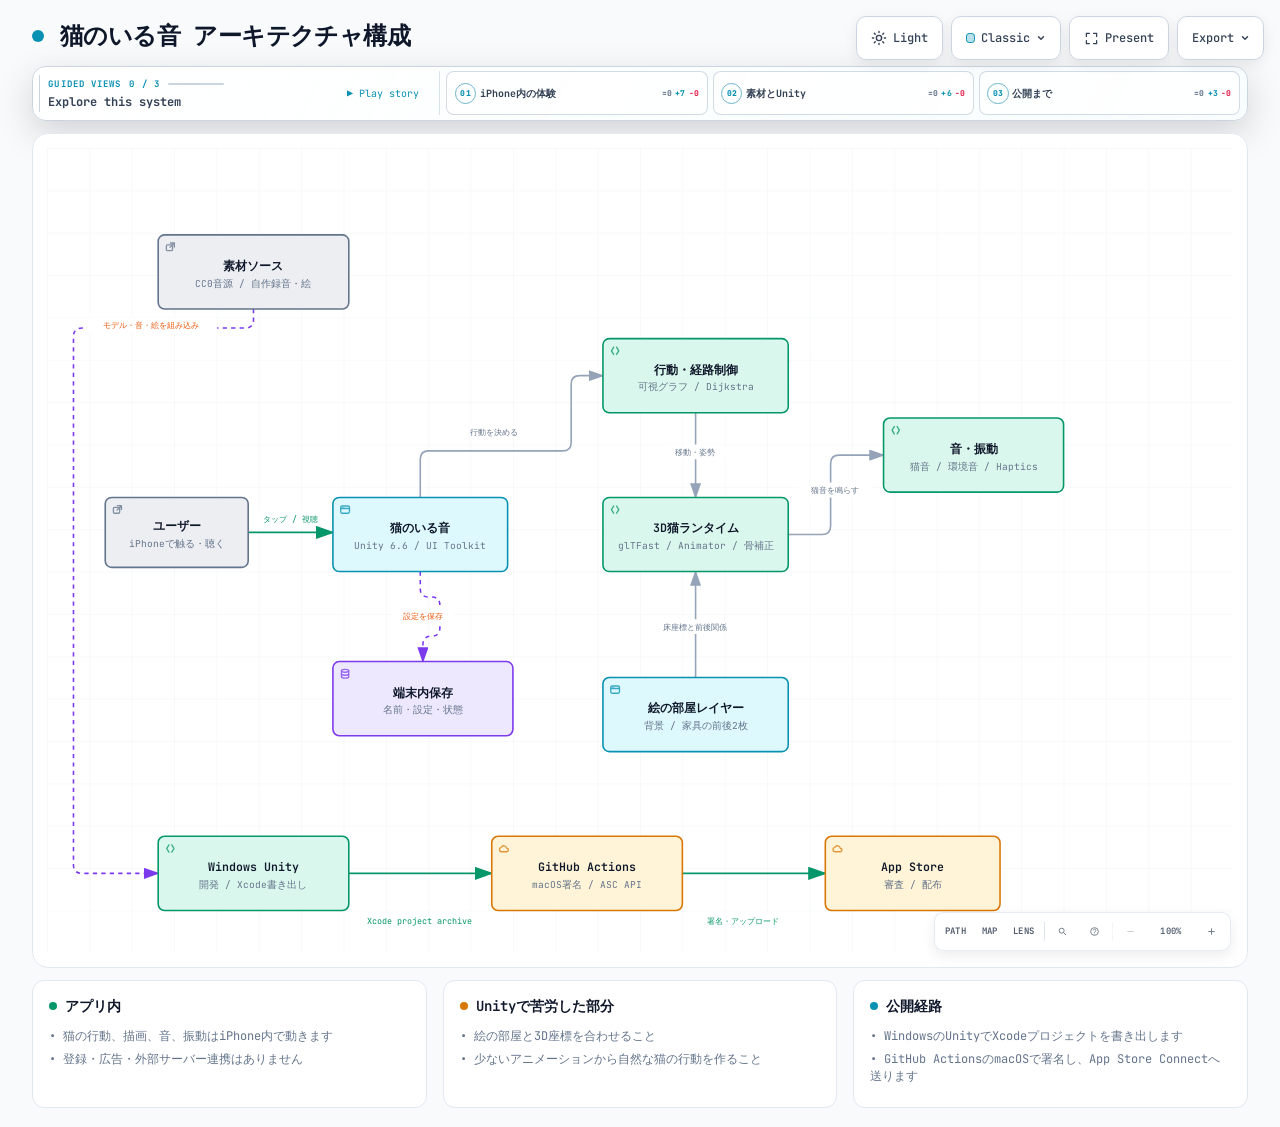
==== commit 6cb0fe7d: "Update the development story through 1.0.7" ====
--- a/architecture-ja.html
+++ b/architecture-ja.html
@@ -4,6 +4,10 @@
   <meta charset="UTF-8">
   <meta name="viewport" content="width=device-width, initial-scale=1.0">
   <meta name="generator" content="archify 2.16.0-dev.0">
+  <link rel="icon" href="favicon.ico" sizes="48x48" />
+  <link rel="icon" type="image/png" href="favicon-32.png" sizes="32x32" />
+  <link rel="icon" type="image/png" href="favicon-16.png" sizes="16x16" />
+  <link rel="apple-touch-icon" href="apple-touch-icon.png" />
   <title>猫のいる音 アーキテクチャ構成 Diagram</title>
   <script>
     // Resolve the theme before first paint so light-preference users don't
@@ -4959,7 +4963,7 @@
       </div>
     </div>
 
-    <script id="archify-guided-views-data" type="application/json">[{"id":"runtime","label":"iPhone内の体験","focus":["user","app","behavior","cat3d","room","audio","localSave"],"note":"猫の行動、部屋の絵、音と振動は端末内で完結します。"},{"id":"assets","label":"素材とUnity","focus":["assets","unityEditor","app","cat3d","room","audio"],"note":"無料モデル、CC0音源、オリジナルの絵をUnityへ組み込みます。"},{"id":"release","label":"公開まで","focus":["unityEditor","github","appStore"],"note":"Windowsで書き出し、GitHub ActionsのmacOSで署名して配布します。"}]</script>
+    <script id="archify-guided-views-data" type="application/json">[{"id":"runtime","label":"iPhone内の体験","focus":["user","app","behavior","cat3d","room","audio","localSave"],"note":"猫の行動、部屋の絵、音と振動は端末内で完結します。"},{"id":"assets","label":"素材とUnity","focus":["assets","unityEditor","app","cat3d","room","audio"],"note":"無料モデル、CC0音源、自分の猫の録音、オリジナルの絵をUnityへ組み込みます。"},{"id":"release","label":"公開まで","focus":["unityEditor","github","appStore"],"note":"Windowsで書き出し、GitHub ActionsのmacOSで署名して配布します。"}]</script>
 
     <script id="archify-i18n-data" type="application/json">{"locale":"en","messages":{"viewer.kind.frontend":"Frontend","viewer.kind.backend":"Backend","viewer.kind.database":"Database","viewer.kind.cloud":"Cloud","viewer.kind.security":"Security","viewer.kind.messagebus":"Message bus","viewer.kind.external":"External","viewer.kind.neutral":"Neutral","viewer.kind.node":"Node","viewer.kind.start":"Start","viewer.kind.active":"Active","viewer.kind.waiting":"Waiting","viewer.kind.decision":"Decision","viewer.kind.success":"Success","viewer.kind.failure":"Failure","viewer.toolbar.actions":"Diagram actions","viewer.theme.toggle.title":"Toggle theme (T)","viewer.theme.toggle":"Toggle color theme","viewer.theme.dark":"Dark","viewer.theme.light":"Light","viewer.preset.choose.title":"Choose visual style (S cycles)","viewer.preset.choose":"Choose visual style","viewer.preset.style":"Style","viewer.preset.menu":"Visual style","viewer.preset.identity":"Visual identity","viewer.preset.cycles":"S cycles","viewer.preset.classic":"Classic","viewer.preset.classic.short":"Classic","viewer.preset.classic.hint":"Stable technical default","viewer.preset.flow":"Signal Flow","viewer.preset.flow.short":"Flow","viewer.preset.flow.hint":"Motion-forward presentation","viewer.preset.blueprint":"Blueprint","viewer.preset.blueprint.hint":"Engineering review","viewer.preset.editorial":"Editorial","viewer.preset.editorial.hint":"Publication and launch notes","viewer.preset.badge.signalFlow":"SIGNAL FLOW","viewer.preset.badge.blueprint":"BLUEPRINT / REV 01","viewer.preset.badge.editorial":"EDITORIAL / FIELD NOTE","viewer.preset.badge.editorialPlate":"ARCHIFY / PLATE 04","viewer.preset.current":"Visual style: {style}. Choose visual style","viewer.motion.live":"Live","viewer.motion.still":"Still","viewer.motion.pause":"Pause motion","viewer.motion.resume":"Resume motion","viewer.motion.reduced":"Motion paused by reduced-motion preference","viewer.motion.hidden":"Motion paused while this page is hidden","viewer.motion.yielding":"Pause motion; currently yielding to {owner}","viewer.motion.yielding.title":"Live preview enabled · yielding to {owner}","viewer.owner.story":"the guided story","viewer.owner.chapter":"the active chapter","viewer.owner.chapterPreview":"the chapter delta preview","viewer.owner.handoff":"the chapter handoff","viewer.owner.route":"Route Probe","viewer.owner.lens":"Semantic Lens","viewer.owner.relationship":"Relationship Preview","viewer.owner.intent":"Intent Trace","viewer.owner.focus":"semantic focus","viewer.owner.legend":"legend preview","viewer.owner.reader":"reader interaction","viewer.present.enter":"Enter presentation stage","viewer.present.enter.title":"Presentation stage (F)","viewer.present.exit":"Exit presentation stage","viewer.present.exit.title":"Exit presentation stage (F or Escape)","viewer.present.present":"Present","viewer.present.exit.label":"Exit","viewer.export.button":"Export","viewer.export.button.title":"Export diagram (E)","viewer.export.diagram":"Export diagram","viewer.export.menu":"Export","viewer.export.subtitle":"Portable, clean outputs","viewer.export.share":"Share","viewer.export.shareCard":"Share Card","viewer.export.routeShareCard":"Route Share Card","viewer.export.reachShareCard":"Reach Share Card","viewer.export.copyShareCard":"Copy Share Card","viewer.export.copyDiagram":"Copy diagram","viewer.export.clipboardPng":"PNG to clipboard","viewer.export.raster":"Raster images","viewer.export.image":"Image","viewer.export.lossless":"Lossless image","viewer.export.compact":"Compact image","viewer.export.modern":"Modern image","viewer.export.vectorMotion":"Vector and motion","viewer.export.vectorMotion.heading":"Vector \u0026 motion","viewer.export.editable":"Editable vector","viewer.export.motion6s":"6s motion","viewer.export.unsupported":"Not supported by this browser","viewer.export.clipboardUnsupported":"Clipboard image write not supported by this browser","viewer.export.clipboardUnsupported.period":"Clipboard image write not supported by this browser.","viewer.export.clipboardUnsupported.short":"Clipboard image write not supported in this browser.","viewer.export.motionUnavailable":"Motion capture unavailable in this browser","viewer.export.webmUnavailable":"WebM unavailable in this browser","viewer.export.failed":"Export failed: {message}","viewer.export.unknownVariant":"Unknown Share Card variant: {variant}","viewer.export.routeRequired":"Trace a route before exporting a Route Share Card","viewer.export.reachRequired":"Trace authored reach before exporting a Reach Share Card","viewer.export.unknown":"unknown","viewer.export.routeFailed":"Route Share Card export failed: {message}","viewer.export.reachFailed":"Reach Share Card export failed: {message}","viewer.export.copyFailed":"Copy failed: {message}","viewer.export.copiedPng":"Copied PNG to clipboard","viewer.export.copiedShare":"Copied Share Card","viewer.export.downloadedShare":"Downloaded Share Card","viewer.export.downloadedRoute":"Downloaded Route Share Card","viewer.export.downloadedReach":"Downloaded Reach Share Card","viewer.export.downloadedWebm":"Downloaded WebM","viewer.export.recording":"Recording 6 seconds of motion…","viewer.export.card.routeSummary.one":"Route: {source} → {target} · {count} directed hop","viewer.export.card.routeSummary.other":"Route: {source} → {target} · {count} directed hops","viewer.export.card.reachSummary":"Authored {direction} from {origin} · {nodes} · {links} · max {hops}","viewer.export.card.node.one":"{count} node","viewer.export.card.node.other":"{count} nodes","viewer.export.card.link.one":"{count} link","viewer.export.card.link.other":"{count} links","viewer.export.card.hop.one":"{count} hop","viewer.export.card.hop.other":"{count} hops","viewer.export.card.routeBadge":"ARCHIFY · ROUTE · {hops}","viewer.export.card.reachBadge":"ARCHIFY · {direction} REACH","viewer.export.card.defaultBadge":"ARCHIFY · {preset} · {theme}","viewer.export.direction.upstream":"Upstream","viewer.export.direction.downstream":"Downstream","viewer.export.error.canvasUnavailable":"Canvas unavailable for {label}","viewer.export.error.contextUnavailable":"2D canvas context unavailable for {label}","viewer.export.error.toBlobUnavailable":"canvas.toBlob unavailable for {label}","viewer.export.error.toBlobNull":"canvas.toBlob returned no data for {label}","viewer.export.error.variantsCombined":"Share Card variants cannot be combined","viewer.export.error.viewerState":"Share Card export could not remove temporary viewer state","viewer.export.error.routeState":"Route Card export could not preserve the resolved route safely","viewer.export.error.reachState":"Reach Card export could not preserve authored reach safely","viewer.export.error.webmRequirements":"WebM motion export requires a trace animation and browser MediaRecorder support","viewer.export.error.mediaRecorder":"MediaRecorder failed","viewer.export.error.emptyWebm":"MediaRecorder produced an empty WebM","viewer.export.error.webmBackground":"SVG background could not be loaded for WebM export","viewer.guided.region":"Guided diagram views","viewer.guided.previous":"Previous guided view","viewer.guided.previous.title":"Previous guided view ([)","viewer.guided.next":"Next guided view","viewer.guided.next.title":"Next guided view (])","viewer.guided.views":"Guided views","viewer.guided.explore":"Explore this system","viewer.guided.intro":"Step through curated paths without changing the source diagram.","viewer.guided.trail":"Story trail","viewer.guided.beat":"Beat","viewer.guided.nextBeat":"Next","viewer.guided.play":"Play guided story","viewer.guided.play.title":"Play guided story (P)","viewer.guided.pause":"Pause guided story","viewer.guided.pause.title":"Pause guided story (P)","viewer.guided.replay":"Replay guided story","viewer.guided.replay.title":"Replay guided story (P)","viewer.guided.playStory":"Play story","viewer.guided.pauseStory":"Pause","viewer.guided.replayStory":"Replay story","viewer.guided.motionUnavailable":"Story playback unavailable while motion is Still","viewer.guided.enableMotion":"Switch motion to Live to play the guided story","viewer.guided.selectBeatLink":"Select a Story Beat to copy its exact link","viewer.guided.copyMoment":"Copy moment","viewer.guided.momentCopied":"Moment link copied","viewer.guided.momentCopyFailed":"Could not copy story moment link","viewer.guided.copied":"Copied","viewer.guided.copyFailed":"Copy failed","viewer.guided.showAll":"Show all","viewer.guided.showAll.aria":"Show entire diagram","viewer.guided.chapters":"Story chapters","viewer.guided.storyTrail":"Story trail for {label}: {count} beats","viewer.guided.chapter.open":"Open chapter {index} of {total}: {label}, {count} stops","viewer.guided.chapter.current":"Current chapter {index} of {total}: {label}, {count} stops","viewer.guided.chapter.selectedNodes":"{count} selected nodes","viewer.guided.chapter.stops":"{count} stops","viewer.guided.chapter.stop.one":"{count} stop","viewer.guided.chapter.stop.other":"{count} stops","viewer.guided.chapter.current.title":"{label} — current chapter, {count} stops","viewer.guided.chapter.delta.expanded":"{stay} stay, {enter} enter, {leave} leave","viewer.guided.chapter.delta.aria":"Open chapter {index} of {total}: {label}. Chapter focus delta: {delta}","viewer.guided.chapter.delta.title":"{label} — {delta} chapter focus","viewer.guided.handoff":"{from} → {to} · via {label}","viewer.guided.share.chapter":"Chapter {index} / {total}","viewer.guided.share.initial":"Chapter 01 / 01","viewer.guided.share.default":"Guided chapter","viewer.guided.state.ready":"Ready","viewer.guided.state.playing":"Playing","viewer.guided.state.settled":"Settled","viewer.guided.state.paused":"Paused","viewer.guided.state.pinned":"Pinned","viewer.guided.state.still":"Still","viewer.guided.share.step":"Step {index} / {total} · {label}","viewer.guided.share.staticMoment":"{step} · Static moment","viewer.guided.share.complete":"{count} steps complete · {note}","viewer.guided.share.settled":"Path settled for reading.","viewer.guided.share.staticPath":"{count} steps · Static path","viewer.guided.share.ready":"{count} steps · Ready","viewer.guided.share.aria":"{state} chapter {index} of {total}: {label}. {beat}. {route}","viewer.guided.beat.start":"Beat {index} / {total} · {label} · starting point","viewer.guided.beat.forward":"Beat {index} / {total} · {from} → {to}","viewer.guided.beat.reverse":"Beat {index} / {total} · {from} → {to} · reverse authored link","viewer.guided.beat.multiple":"Beat {index} / {total} · {from} ⇄ {to} · {count} authored links","viewer.guided.beat.group":"Beat {index} / {total} · {from} · {to} · grouped · no direct link","viewer.guided.beat.aria.prefix":"Story beat {index} of {total}: {label}. ","viewer.guided.beat.aria.start":"Starting point.","viewer.guided.beat.aria.forward":"From {from} through one authored forward relationship.","viewer.guided.beat.aria.reverse":"From {from}; the authored relationship points from {to} to {from}.","viewer.guided.beat.aria.multiple":"From {from} through {count} authored relationships; shown without arbitrary motion.","viewer.guided.beat.aria.group":"Grouped from {from} with no direct authored relationship.","viewer.guided.caption.start":"Starting point","viewer.guided.caption.grouped":"Grouped transition · no direct authored link","viewer.guided.caption.more":" +{count} more","viewer.guided.caption.reverse":"Reverse authored relationship","viewer.guided.caption.relationships":"{count} authored relationships","viewer.guided.caption.relationship":"Authored relationship","viewer.guided.caption.direction":"authored direction: {from} → {to}","viewer.guided.caption.starting":"Authored starting point","viewer.guided.beatLink":"Copy link to current story moment: Beat {index} of {total}: {label}","viewer.guided.noStory":"This diagram has no authored guided story.","viewer.guide.eyebrow":"Diagram guide","viewer.guide.close":"Close diagram guide","viewer.guide.inspecting":"Inspecting compiled semantics","viewer.guide.actions":"Diagram exploration actions","viewer.guide.find":"Find any node","viewer.guide.find.hint":"Search labels, responsibilities, kinds, and stable IDs.","viewer.guide.route":"Trace a route","viewer.guide.route.aria":"Trace a directed route","viewer.guide.route.hint":"Ask how two semantic nodes connect in authored direction.","viewer.guide.map":"See the whole system","viewer.guide.map.hint":"Open Semantic Radar with a live viewport and stable nodes.","viewer.guide.lens":"Compare semantic kinds","viewer.guide.lens.hint":"Count roles, reveal their traffic, and compare direct authored links.","viewer.guide.story":"Play the guided story","viewer.guide.story.hint":"Walk the authored chapters and real relationships.","viewer.guide.present":"Enter Presentation Stage","viewer.guide.present.hint":"Give the live diagram the viewport without changing export.","viewer.guide.shortcuts":"Additional keyboard shortcuts","viewer.guide.shortcut.export":"Export","viewer.guide.shortcut.theme":"Theme","viewer.guide.shortcut.style":"Style","viewer.guide.shortcut.reset":"Reset","viewer.guide.shortcut.zoomIn":"Zoom in","viewer.guide.shortcut.zoomOut":"Zoom out","viewer.guide.shortcut.close":"Close","viewer.guide.facts":"{nodes} · {relationships} · {views}","viewer.guide.fact.node.one":"{count} semantic node","viewer.guide.fact.node.other":"{count} semantic nodes","viewer.guide.fact.relationship.one":"{count} relationship","viewer.guide.fact.relationship.other":"{count} relationships","viewer.guide.fact.view.one":"{count} guided view","viewer.guide.fact.view.other":"{count} guided views","viewer.guide.story.available.one":"Walk {count} authored chapter and its real relationships.","viewer.guide.story.available.other":"Walk {count} authored chapters and their real relationships.","viewer.guide.story.unavailable":"No authored guided story in this diagram.","viewer.guide.open":"Open diagram guide","viewer.guide.noStory":"This diagram has no authored guided story.","viewer.finder.title":"Find a node","viewer.finder.close":"Close node finder","viewer.finder.placeholder":"Search labels or IDs","viewer.finder.search":"Search diagram nodes","viewer.finder.results":"Diagram nodes","viewer.finder.empty":"No matching nodes","viewer.finder.result.focus":"Focus {label}","viewer.finder.result.routeStart":"Choose {label} as route start","viewer.finder.result.routeTarget":"Choose {label} as route destination, {links}","viewer.finder.status.empty":"No matching nodes","viewer.finder.status.count.one":"{count} matching node","viewer.finder.status.count.other":"{count} matching nodes","viewer.finder.noun.nodes":"nodes","viewer.finder.link.one":"{count} link","viewer.finder.link.other":"{count} links","viewer.finder.result.focus.one":"Focus {label}, {count} related connection","viewer.finder.result.focus.other":"Focus {label}, {count} related connections","viewer.finder.status.filtered":"{visible} of {available} {noun}","viewer.finder.status.all":"{available} {noun}","viewer.passport.eyebrow":"Semantic passport","viewer.passport.metadata":"Node metadata","viewer.passport.evidence":"Verified source evidence","viewer.passport.verified":"Verified source","viewer.passport.reach":"Authored reach","viewer.passport.reach.trace":"Trace authored reachability","viewer.passport.upstream":"Upstream","viewer.passport.downstream":"Downstream","viewer.passport.upstream.trace":"Trace upstream authored reachability","viewer.passport.downstream.trace":"Trace downstream authored reachability","viewer.passport.close":"Close semantic passport","viewer.passport.copy":"Copy link","viewer.passport.copy.focus":"Copy link to focused node","viewer.passport.relations":"Relations","viewer.passport.relations.show":"Show connected relationships","viewer.passport.relations.hide":"Hide connected relationships","viewer.passport.relations.list":"Connected relationships","viewer.passport.copyRelation":"Copy relation","viewer.passport.copyNode":"Copy node","viewer.passport.copyPinned":"Copy link to pinned relationship","viewer.passport.copySource":"Copy link to source node","viewer.passport.copy.focused.success":"Focused node link copied","viewer.passport.copy.pinned.success":"Pinned relationship link copied","viewer.passport.copy.focused.failed":"Could not copy focused node link","viewer.passport.copy.pinned.failed":"Could not copy pinned relationship link","viewer.passport.relationship.none":"No connected relationships","viewer.passport.relationship.count.one":"{count} relation","viewer.passport.relationship.count.other":"{count} relations","viewer.passport.relationship.show.one":"Show {count} connected relationship","viewer.passport.relationship.show.other":"Show {count} connected relationships","viewer.passport.relationship.summary":"{out} outgoing · {in} incoming{loops}","viewer.passport.relationship.loops":" · {count} loop","viewer.passport.relationship.explorer":"Direct relationship explorer","viewer.passport.relationship.help":"Use arrow keys to explore relationships. Press Enter or Space to pin details; Escape clears.","viewer.passport.relationship.loopsBack":"loops back","viewer.passport.relationship.connectsTo":"connects to","viewer.passport.relationship.connectsFrom":"connects from","viewer.passport.relationship.pinned":"Pinned relationship · {from} → {to} · {label}","viewer.passport.relationship.inspect":"Inspect relationship {index} of {total}: {from} to {to}, {label}. Press Enter for details.","viewer.passport.relationship.group.out":"Outgoing","viewer.passport.relationship.group.in":"Incoming","viewer.passport.relationship.group.loop":"Self loops","viewer.passport.relationship.row":"{group}: {relationship}, {neighbor}","viewer.passport.relationship.direction.out":"OUT →","viewer.passport.relationship.direction.in":"← IN","viewer.passport.relationship.direction.loop":"LOOP","viewer.passport.sourceCount.one":"{count} verified source reference","viewer.passport.sourceCount.other":"{count} verified source references","viewer.passport.sourceMarker":"SRC","viewer.passport.beacon.one":"{count} verified source; focus this node to inspect","viewer.passport.beacon.other":"{count} verified sources; focus this node to inspect","viewer.passport.repository.open":"Open verified repository revision {revision}","viewer.passport.source.open":"Open verified source {path} at revision {revision}","viewer.passport.source.openLink":"Open ↗","viewer.passport.reach.upstream.one":"Trace {count} upstream authored node","viewer.passport.reach.upstream.other":"Trace {count} upstream authored nodes","viewer.passport.reach.downstream.one":"Trace {count} downstream authored node","viewer.passport.reach.downstream.other":"Trace {count} downstream authored nodes","viewer.passport.reach.noUpstream":"No upstream authored nodes","viewer.passport.reach.noDownstream":"No downstream authored nodes","viewer.passport.reach.status":"{direction} · {nodes} nodes · {links} links · max {hops} hops","viewer.route.eyebrow":"Route probe","viewer.route.start":"Choose a start node","viewer.route.start.find":"Find start","viewer.route.start.find.aria":"Find a route start","viewer.route.copy":"Copy link","viewer.route.copy.aria":"Copy link to traced route","viewer.route.clear":"Clear","viewer.route.clear.aria":"Clear route probe","viewer.route.traced":"Traced route","viewer.route.pickTwo":"Pick two semantic nodes on the diagram","viewer.route.pickOne":"Pick a semantic node on the diagram","viewer.route.controls":"Route journey controls","viewer.route.previous":"Previous route position","viewer.route.play":"Play route journey","viewer.route.pause":"Pause route journey","viewer.route.replay":"Replay route journey","viewer.route.next":"Next route position","viewer.route.journey":"Journey","viewer.route.pause.label":"Pause","viewer.route.replay.label":"Replay","viewer.route.overview":"Overview","viewer.route.overview.aria":"Show complete route overview","viewer.route.instructions":"Choose the source, then the destination. Direction matters.","viewer.route.destination":"Choose a destination from {label}","viewer.route.destination.find":"Find target","viewer.route.destination.find.aria":"Find a reachable route destination","viewer.route.differentDestination":"Choose a different destination","viewer.route.distinct":"A route needs two distinct semantic nodes.","viewer.route.unreachable":"No directed route to {label}","viewer.route.unreachable.detail":"{target} is not reachable from {source}. Pick a highlighted destination.","viewer.route.start.instructions":"Select the source. The next step will reveal only directed destinations.","viewer.route.copy.success":"Traced route link copied","viewer.route.copy.failed":"Could not copy traced route link","viewer.route.position":"Route position {index} of {total}: {label}","viewer.route.step":"Step {index} of {total} · {phase} · {label}","viewer.route.motionRequired":"Automatic journey requires Live motion","viewer.route.trigger.clear":"Clear traced route","viewer.route.overview.status":"{nodes} · {hops} · shortest authored route","viewer.route.overview.node.one":"{count} node","viewer.route.overview.node.other":"{count} nodes","viewer.route.overview.hop.one":"{count} directed hop","viewer.route.overview.hop.other":"{count} directed hops","viewer.route.phase.playing":"Playing","viewer.route.phase.complete":"Complete","viewer.route.phase.inspecting":"Inspecting","viewer.route.destination.count.one":"{count} directed destination available. Pick a highlighted node.","viewer.route.destination.count.other":"{count} directed destinations available. Pick a highlighted node.","viewer.route.noOutgoing":"No outgoing route starts here. Clear and choose another source.","viewer.route.result.title":"{source} to {target}","viewer.route.finder.source.title":"Choose route start","viewer.route.finder.source.placeholder":"Search route sources","viewer.route.finder.source.empty":"No matching route sources","viewer.route.finder.source.results":"Nodes that can start a route","viewer.route.finder.source.noun":"route sources","viewer.route.finder.source.badge":"start","viewer.route.finder.target.title":"Destination from {label}","viewer.route.finder.target.placeholder":"Search reachable destinations","viewer.route.finder.target.empty":"No matching reachable destinations","viewer.route.finder.target.results":"Reachable route destinations","viewer.route.finder.target.noun":"reachable destinations","viewer.route.hop.one":"{count} hop","viewer.route.hop.other":"{count} hops","viewer.lens.eyebrow":"Semantic lens","viewer.lens.title":"Compare system roles","viewer.lens.close":"Close semantic lens","viewer.lens.instruction":"Choose up to two semantic kinds. One reveals its real traffic; two compare only direct authored relationships.","viewer.lens.kinds":"Semantic kinds","viewer.lens.choose":"Choose a kind to inspect its nodes and touching relationships.","viewer.lens.copy":"Copy link to semantic lens","viewer.lens.clear":"Clear semantic lens","viewer.lens.open":"Open semantic lens","viewer.lens.openActive":"Open active semantic lens","viewer.lens.legend":"Semantic legend","viewer.lens.legend.inspect.one":"Inspect {label}, {count} node","viewer.lens.legend.inspect.other":"Inspect {label}, {count} nodes","viewer.lens.kind.count.one":"{label}, {count} node","viewer.lens.kind.count.other":"{label}, {count} nodes","viewer.lens.compare.one":"{first} → {second}: {forward} · {second} → {first}: {reverse} · {count} direct relationship","viewer.lens.compare.other":"{first} → {second}: {forward} · {second} → {first}: {reverse} · {count} direct relationships","viewer.lens.single":"{nodes} · {relationships} · connected peers remain visible","viewer.lens.node.one":"{count} {label} node","viewer.lens.node.other":"{count} {label} nodes","viewer.lens.relationship.one":"{count} touching relationship","viewer.lens.relationship.other":"{count} touching relationships","viewer.radar.title":"Semantic radar","viewer.radar.building":"Building overview","viewer.radar.openFull":"Open full semantic radar","viewer.radar.open":"Open radar","viewer.radar.close":"Close semantic radar","viewer.radar.surface":"Diagram overview. Click a node to focus it, or use arrow keys to pan.","viewer.radar.click":"Click node","viewer.radar.drag":"Drag to pan","viewer.radar.space":"Semantic radar needs more MAP space.","viewer.radar.nodes":"Semantic diagram radar nodes","viewer.radar.focus":"Focus {label} from Semantic Radar","viewer.radar.status":"{count} nodes · {viewport}","viewer.radar.fullMap":"{count} nodes · full map","viewer.radar.compacted":"Radar compacted to avoid covering the Semantic Passport or MAP controls.","viewer.radar.cancelWaiting":"Cancel semantic radar waiting for more MAP space","viewer.radar.needsSpace":"Semantic radar needs more visible MAP space","viewer.radar.viewport.full":"full map","viewer.radar.viewport.width":"{percent}% width","viewer.radar.viewport.scale":"{percent}% viewport","viewer.nav.controls":"Diagram view controls","viewer.nav.route":"Trace a directed route","viewer.nav.route.title":"Trace route (R)","viewer.nav.route.short":"PATH","viewer.nav.radar":"Open semantic radar","viewer.nav.radar.title":"Semantic radar (M)","viewer.nav.radar.short":"MAP","viewer.nav.lens":"Open semantic lens","viewer.nav.lens.title":"Semantic lens (L)","viewer.nav.lens.short":"LENS","viewer.nav.find":"Find a node","viewer.nav.find.title":"Find a node (/)","viewer.nav.guide":"Open diagram guide","viewer.nav.guide.title":"Diagram guide (?)","viewer.nav.zoomOut":"Zoom out","viewer.nav.zoomOut.title":"Zoom out (-)","viewer.nav.reset":"Reset diagram view","viewer.nav.reset.title":"Reset view (0)","viewer.nav.read":"READ","viewer.nav.zoomIn":"Zoom in","viewer.nav.zoomIn.title":"Zoom in (+)","viewer.nav.camera":"{hint}. Reset diagram view","viewer.nav.camera.title":"{semantic}{hint} · reset view (0)","viewer.nav.camera.semantic":"Semantic camera active · ","viewer.nav.level.map":"MAP","viewer.nav.level.read":"READ","viewer.nav.level.full":"FULL","viewer.nav.level.auto":"AUTO","viewer.nav.detail.map":"Zoom in to reveal relationship labels and node context","viewer.nav.detail.read":"Zoom in again to reveal tags and annotations","viewer.nav.detail.full":"Full diagram detail","viewer.intent.summary":"{label}. {out} outgoing, {in} incoming{loops}. {total} connections. Press Enter for details.","viewer.intent.loops":", {count} self loop","viewer.common.copied":"Copied","viewer.common.copyFailed":"Copy failed","viewer.common.copyLink":"Copy link","viewer.common.clear":"Clear","viewer.common.close":"Close"}}</script>
     <div class="guided-views no-print" id="guided-views" hidden aria-label="Guided diagram views">
@@ -5044,8 +5048,8 @@
         <path data-edge-from="github" data-edge-to="appStore" data-edge-label="署名・アップロード" data-edge-key="8" data-edge-id="github-to-store" data-composition-points="600,685;735,685" d="M 600 685 L 735 685" class="a-emphasis" stroke-width="1.8" marker-end="url(#arrowhead-emphasis)"/>
 
         <!-- Components -->
-        <g id="node-assets" data-node-id="assets" data-node-label="素材ソース" tabindex="0" role="button" aria-label="Focus 素材ソース, Sketchfab / CC0音源 / 自作絵, Architecture component" aria-pressed="false" data-node-kind="external" data-node-sublabel="Sketchfab / CC0音源 / 自作絵" data-node-context="Architecture component">
-          <title>素材ソース · Sketchfab / CC0音源 / 自作絵 · Architecture component</title>
+        <g id="node-assets" data-node-id="assets" data-node-label="素材ソース" tabindex="0" role="button" aria-label="Focus 素材ソース, CC0音源 / 自作録音・絵, Architecture component" aria-pressed="false" data-node-kind="external" data-node-sublabel="CC0音源 / 自作録音・絵" data-node-context="Architecture component">
+          <title>素材ソース · CC0音源 / 自作録音・絵 · Architecture component</title>
           <rect x="105" y="82" width="180" height="70" rx="6" class="c-mask"/>
           <rect x="105" y="82" width="180" height="70" rx="6" class="c-external" stroke-width="1.5"/>
           <g aria-hidden="true" data-semantic-sigil="external" class="semantic-sigil s-external" transform="translate(111 88) scale(0.6875)">
@@ -5053,7 +5057,7 @@
             <path d="M8 2.5h5.5V8M13.5 2.5 7.5 8.5"/>
           </g>
           <text data-node-label="" data-detail-anchor="" x="195" y="115" class="t-primary" font-size="11" font-weight="600" text-anchor="middle">素材ソース</text>
-        <text data-detail="context" x="195" y="131" class="t-muted" font-size="9" text-anchor="middle">Sketchfab / CC0音源 / 自作絵</text>
+        <text data-detail="context" x="195" y="131" class="t-muted" font-size="9" text-anchor="middle">CC0音源 / 自作録音・絵</text>
         </g>
 
         <g id="node-user" data-node-id="user" data-node-label="ユーザー" tabindex="0" role="button" aria-label="Focus ユーザー, iPhoneで触る・聴く, Architecture component" aria-pressed="false" data-node-kind="external" data-node-sublabel="iPhoneで触る・聴く" data-node-context="Architecture component">
@@ -5411,7 +5415,7 @@
         </div>
         <ul>
           <li>&bull; 猫の行動、描画、音、振動はiPhone内で動きます</li>
-          <li>&bull; 登録・広告・外部サーバー連携は1.0ではありません</li>
+          <li>&bull; 登録・広告・外部サーバー連携はありません</li>
         </ul>
       </div>
 
